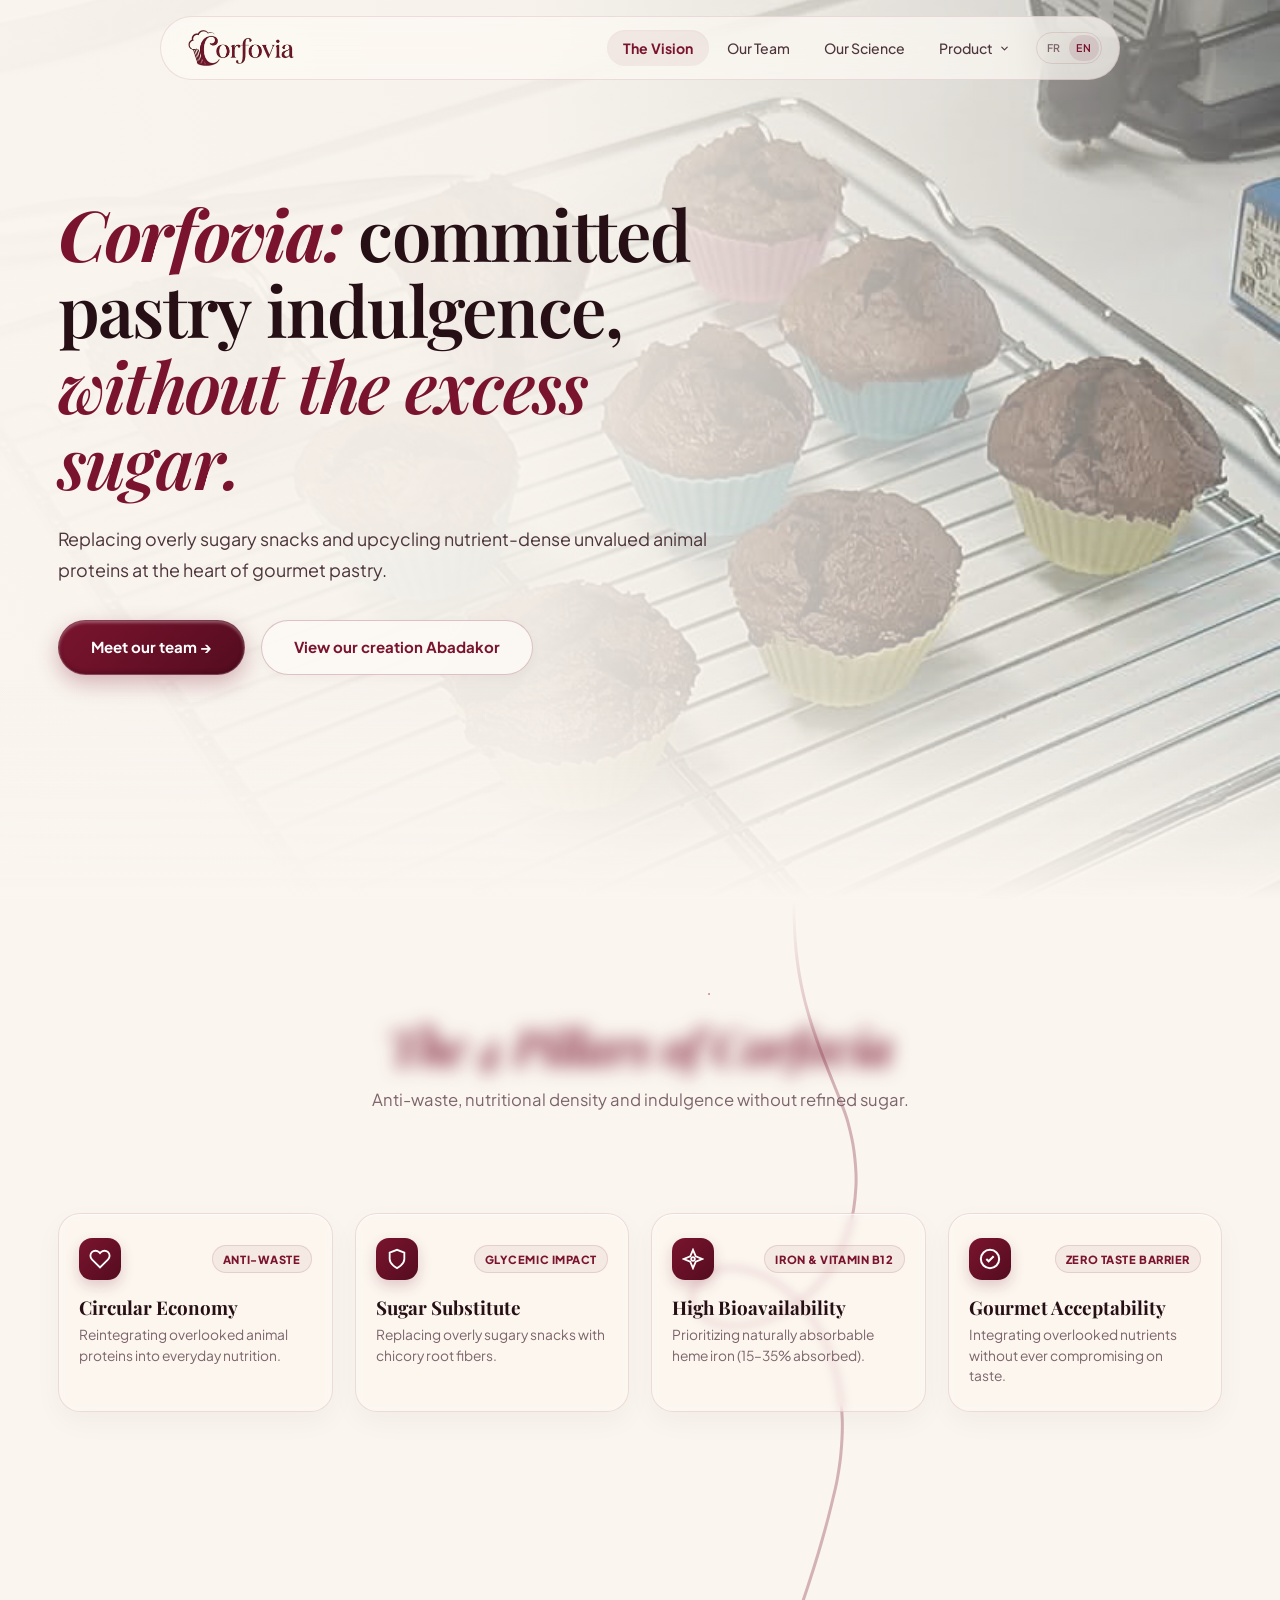
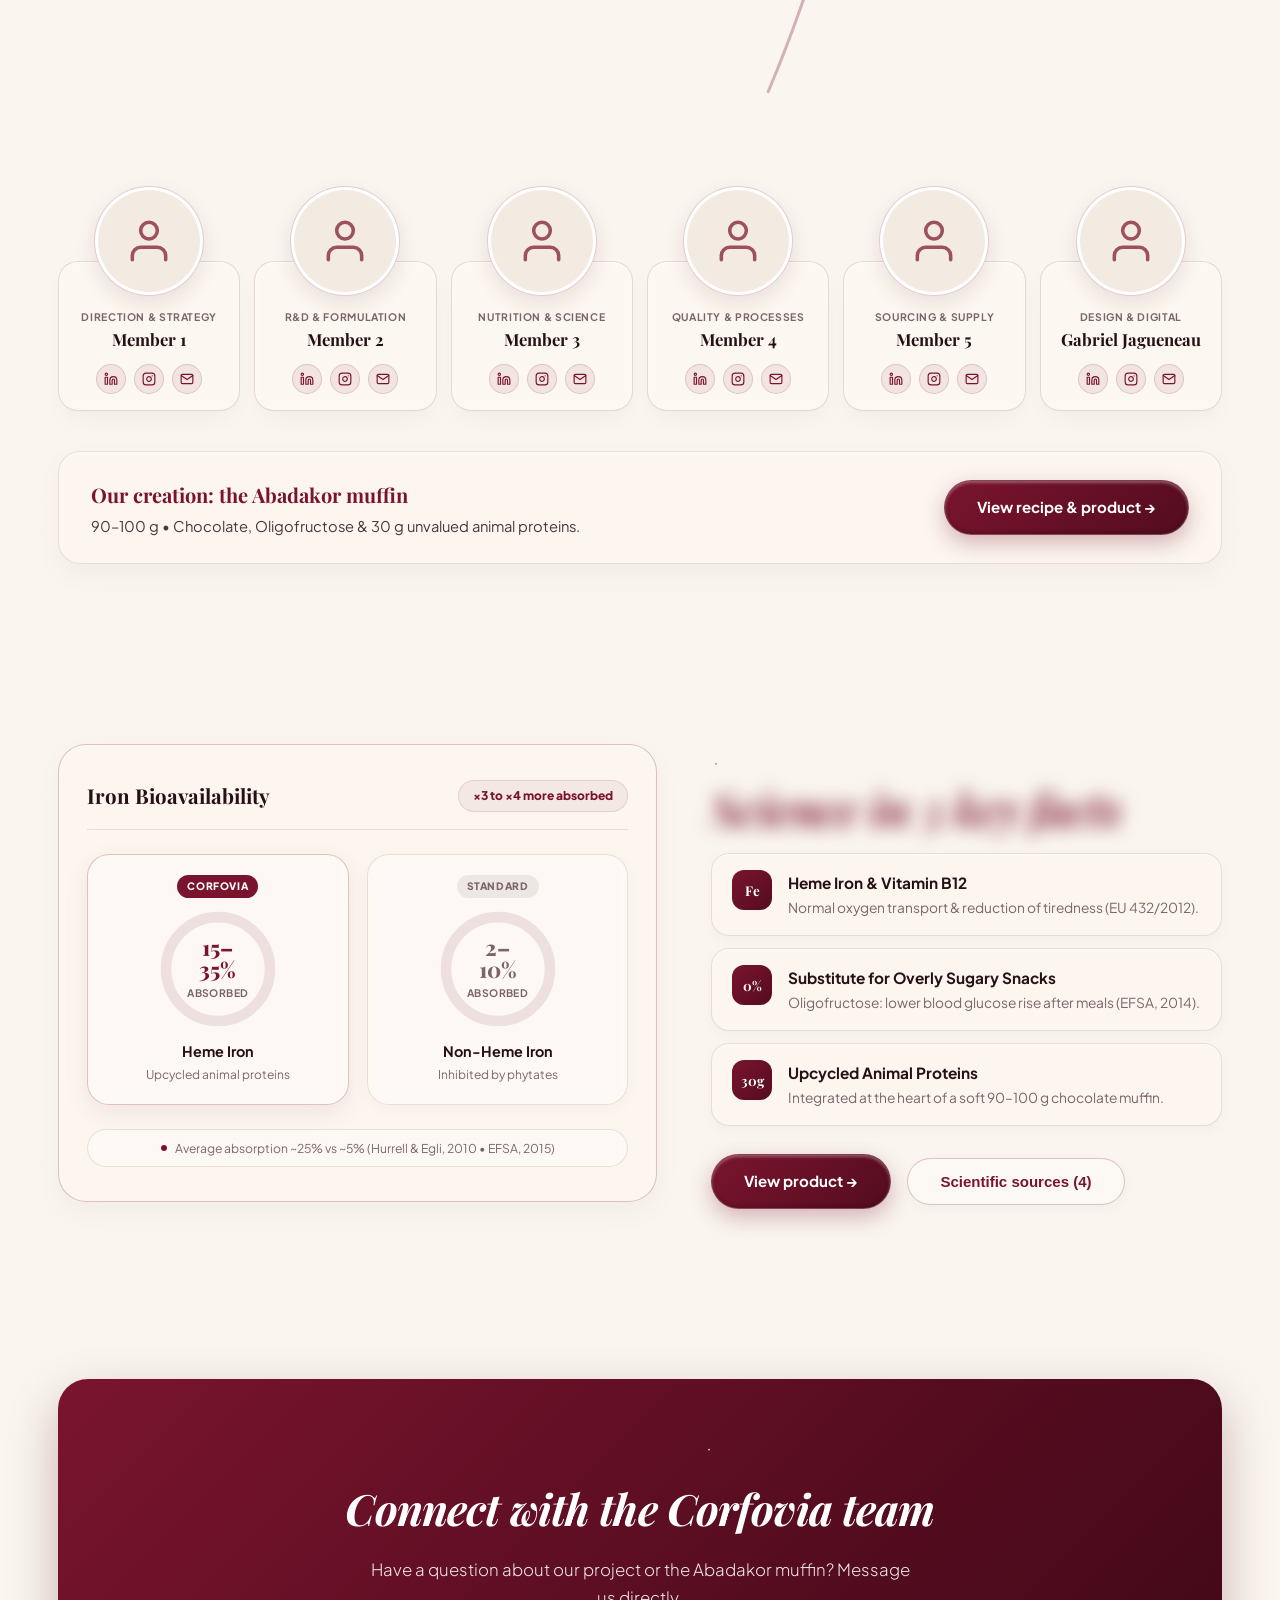
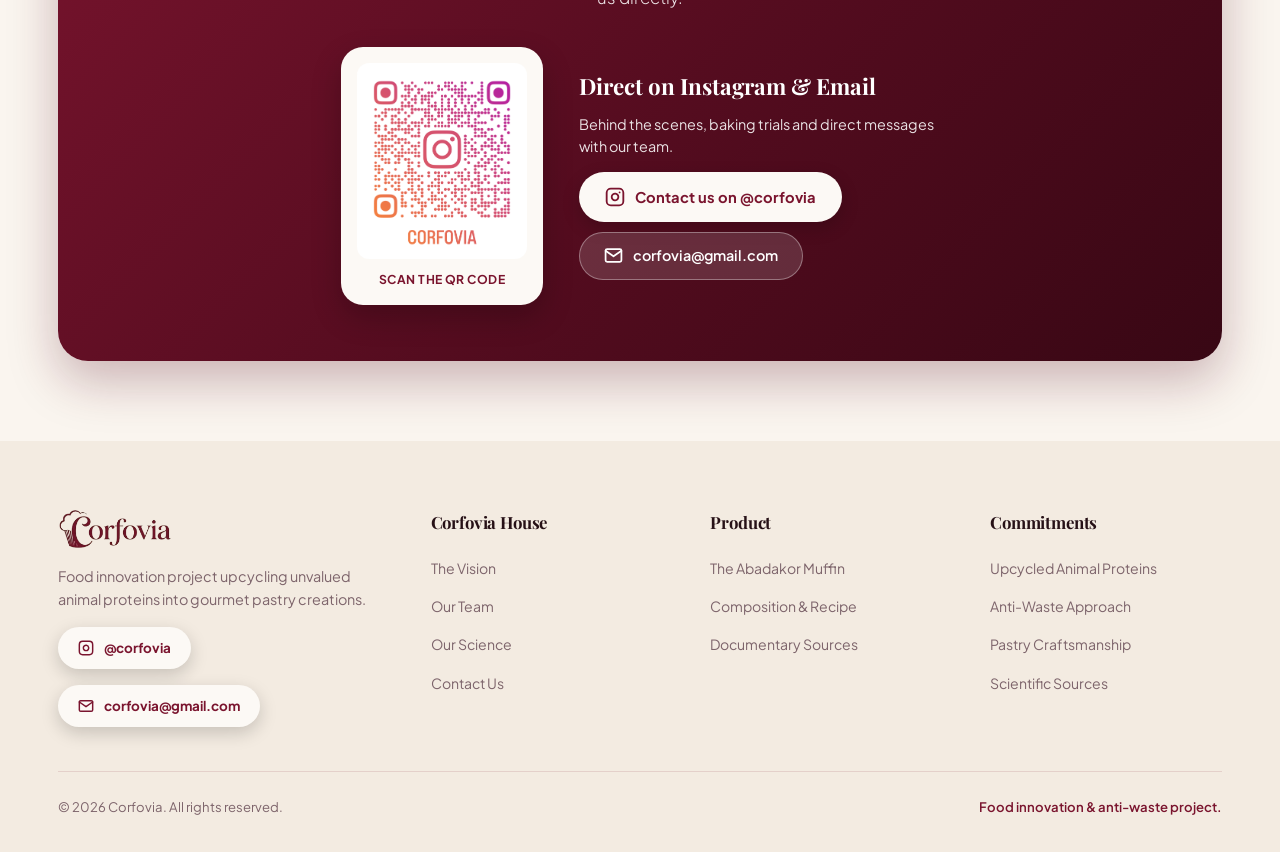
==== index.html @ 4acda54b "refactor: implement continuous scroll-driven reveal and update favicons" ====
<!DOCTYPE html>
<html lang="fr">

<head>
  <!-- Encodage & Rendu -->
  <meta charset="UTF-8">
  <meta http-equiv="X-UA-Compatible" content="IE=edge">
  <meta name="viewport" content="width=device-width, initial-scale=1.0, maximum-scale=5.0">

  <!-- Référencement Naturel & Informations Primaires -->
  <title>Corfovia</title>
  <meta name="description"
    content="Découvrez Corfovia : notre vision, notre équipe de 6 étudiants et notre démarche d'innovation alimentaire revalorisant des protéines animales non valorisées au sein de créations pâtissières gourmandes.">
  <meta name="keywords"
    content="Corfovia, Abadakor, innovation alimentaire, anti-gaspillage alimentaire, protéines animales non valorisées, fer héminique, pâtisserie engagée">
  <meta name="author" content="Corfovia">
  <meta name="robots" content="index, follow, max-image-preview:large, max-snippet:-1, max-video-preview:-1">
  <link rel="canonical" href="https://corfovia.com/">

  <!-- Thème & Intégration Navigateur / PWA -->
  <meta name="theme-color" content="#faf5ef">
  <meta name="color-scheme" content="light">
  <meta name="application-name" content="Corfovia">
  <meta name="apple-mobile-web-app-capable" content="yes">
  <meta name="apple-mobile-web-app-status-bar-style" content="default">
  <meta name="apple-mobile-web-app-title" content="Corfovia">
  <meta name="format-detection" content="telephone=no">
  <meta name="mobile-web-app-capable" content="yes">

  <!-- Open Graph (Facebook, LinkedIn, Discord, WhatsApp) -->
  <meta property="og:type" content="website">
  <meta property="og:locale" content="fr_FR">
  <meta property="og:site_name" content="Corfovia">
  <meta property="og:title" content="Corfovia — Innovation Alimentaire, Vision & Équipe">
  <meta property="og:description"
    content="Revaloriser des protéines animales non valorisées à haute densité nutritionnelle grâce au savoir-faire pâtissier.">
  <meta property="og:url" content="https://corfovia.com/">
  <meta property="og:image" content="https://corfovia.com/images/corfovia-meta.png">
  <meta property="og:image:alt" content="Corfovia — Innovation Pâtissière & Anti-Gaspillage">
  <meta property="og:image:width" content="1024">
  <meta property="og:image:type" content="image/png">
  <meta property="og:image:height" content="1024">

  <!-- Twitter Cards -->
  <meta name="twitter:card" content="summary_large_image">
  <meta name="twitter:site" content="@corfovia">
  <meta name="twitter:creator" content="@corfovia">
  <meta name="twitter:title" content="Corfovia — Notre Vision & Notre Équipe">
  <meta name="twitter:description"
    content="Découvrez le projet Corfovia : valorisation de protéines animales non valorisées et gourmandise pâtissière.">
  <meta name="twitter:image" content="https://corfovia.com/images/corfovia-meta.png">
  <meta name="twitter:image:alt" content="Corfovia">

  <!-- Préconnexions & Optimisations Réseau -->
  <link rel="preconnect" href="https://fonts.googleapis.com">
  <link rel="preconnect" href="https://fonts.gstatic.com" crossorigin>
  <link rel="dns-prefetch" href="https://fonts.googleapis.com">
  <link rel="dns-prefetch" href="https://fonts.gstatic.com">

  <!-- Favicons & Icônes Applicatives -->

  <!-- Feuilles de Style -->
  <link rel="stylesheet" href="css/style.css">
  <link rel="stylesheet" href="css/responsive.css">
  <link rel="icon" type="image/png" sizes="32x32" href="/images/favicon-32x32.png?v=2">
  <link rel="icon" type="image/png" sizes="16x16" href="/images/favicon-16x16.png?v=2">
  <link rel="icon" type="image/png" sizes="48x48" href="/images/favicon-48x48.png?v=2">
  <link rel="apple-touch-icon" sizes="180x180" href="/images/apple-touch-icon.png?v=2">
  <link rel="shortcut icon" href="/favicon.ico?v=2">
</head>

<body>

  <!-- FLOATING MORPHING HEADER (Sans barre de progression de scroll) -->
  <header class="site-nav">
    <div class="nav-inner">
      <a href="/" class="nav-brand" aria-label="Corfovia Accueil">
        <img class="nav-brand-logo" src="/images/logo-horizontal-corfovia.png" alt="Corfovia">
      </a>

      <!-- Indicateur dynamique de position sur mobile -->
      <div class="nav-current-badge">
        <span class="nav-current-dot"></span>
        <span class="nav-current-label">La Vision</span>
      </div>

      <ul class="nav-links">
        <li><a href="#vision" class="nav-link active" data-section="vision" data-i18n="nav.vision">La Vision</a></li>
        <li><a href="#creation" class="nav-link" data-section="creation" data-i18n="nav.innovation">Notre Équipe</a>
        </li>
        <li><a href="#routine" class="nav-link" data-section="routine" data-i18n="nav.science">Notre Science</a></li>

        <!-- Bouton Produits avec Dropdown Apple Custom -->
        <li class="nav-dropdown-wrapper">
          <button class="nav-link nav-dropdown-btn" id="navProductsTrigger" aria-expanded="false" aria-haspopup="true">
            <span data-i18n="nav.products">Produit</span>
            <svg class="nav-chevron-icon" width="12" height="12" viewBox="0 0 24 24" fill="none" stroke="currentColor"
              stroke-width="2.5" stroke-linecap="round" stroke-linejoin="round">
              <polyline points="6 9 12 15 18 9"></polyline>
            </svg>
          </button>

          <div class="nav-dropdown-menu" id="navProductsMenu" role="menu" aria-labelledby="navProductsTrigger">
            <div class="nav-dropdown-items">
              <a href="/products/muffin-vitalite/" class="nav-dropdown-item" role="menuitem">
                <div class="nav-dropdown-icon-wrap">
                  <img src="/images/logo-horizontal-corfovia.png" alt="Abadakor" class="nav-dropdown-item-thumb">
                </div>
                <div class="nav-dropdown-item-info">
                  <div class="nav-dropdown-item-top">
                    <span class="nav-dropdown-item-title">Abadakor</span>
                    <span class="nav-dropdown-item-badge" data-i18n="nav.badge.abadakor">90 – 100 g</span>
                  </div>
                  <p class="nav-dropdown-item-desc" data-i18n="nav.dropdown.desc">Découvrez le muffin au chocolat, sa
                    composition complète et ses différents points de vue.</p>
                </div>
                <svg class="nav-dropdown-item-arrow" width="14" height="14" viewBox="0 0 24 24" fill="none"
                  stroke="currentColor" stroke-width="2.5" stroke-linecap="round" stroke-linejoin="round">
                  <polyline points="9 18 15 12 9 6"></polyline>
                </svg>
              </a>
            </div>
          </div>
        </li>

        <!-- Sélecteur de Langue FR | EN (Style Apple Capsule) -->
        <li class="lang-switcher-wrapper">
          <div class="lang-switcher" role="group" aria-label="Choix de la langue">
            <button class="lang-switcher-btn active" data-lang="fr" aria-pressed="true">FR</button>
            <button class="lang-switcher-btn" data-lang="en" aria-pressed="false">EN</button>
          </div>
        </li>
      </ul>
    </div>
  </header>

  <div class="site-wrapper">

    <!-- FIL CONDUCTEUR SVG ANIMÉ AU SCROLL (FONDU AU DÉPART SOUS LE HERO + ÉTALEMENT SUR LE FOOTER) -->
    <div class="scroll-svg-thread-container" aria-hidden="true">
      <svg class="scroll-svg-thread" id="scrollThreadSvg" viewBox="0 0 1440 3600" preserveAspectRatio="xMidYMin slice">
        <defs>
          <!-- Petit fondu au départ (sous le Hero), opacité gérée au niveau du groupe pour zéro tache au point de contact -->
          <linearGradient id="threadGradient" gradientUnits="userSpaceOnUse" x1="0" y1="680" x2="0" y2="3200">
            <stop offset="0%" stop-color="#8e1937" stop-opacity="0" />
            <stop offset="6%" stop-color="#7a142e" stop-opacity="1" />
            <stop offset="100%" stop-color="#7a142e" stop-opacity="1" />
          </linearGradient>
          <!-- Dégradé horizontal en fondu total du centre jusqu'aux bords de l'écran -->
          <linearGradient id="spreadGradient" gradientUnits="userSpaceOnUse" x1="0" y1="0" x2="1440" y2="0">
            <stop offset="0%" stop-color="#7a142e" stop-opacity="0" />
            <stop offset="50%" stop-color="#7a142e" stop-opacity="1" />
            <stop offset="100%" stop-color="#7a142e" stop-opacity="0" />
          </linearGradient>
        </defs>

        <!-- Groupe à opacité unique (0.20) : élimine toute tache sombre ou surimpression au point de contact avec le Footer -->
        <g class="scroll-svg-group">
          <!-- Tracé principal avec petit fondu au départ -->
          <path class="scroll-svg-path" id="mainScrollPath"
            d="M 1080 680 C 1180 860, 1280 1040, 1080 1200 C 820 1420, 820 1040, 1080 1260 S 260 1660, 340 1960 C 560 2180, 560 1800, 340 2020 S 1160 2420, 1080 2720 C 820 2940, 820 2560, 1080 2780 S 420 3200, 720 3200" />

          <!-- Étalement horizontal du trait contre le Footer (s'anime uniquement après l'arrivée du tracé vertical) -->
          <path class="scroll-svg-spread" id="scrollSpreadLeft" d="M 720 3200 L 0 3200" />
          <path class="scroll-svg-spread" id="scrollSpreadRight" d="M 720 3200 L 1440 3200" />
        </g>
      </svg>
    </div>

    <main>

      <!-- ==========================================================================
           HERO SECTION — LA VISION CORFOVIA (Sans la pill du haut)
           ========================================================================== -->
      <section class="hero-glorious" id="vision">
        <div class="container">
          <div class="hero-content-left" data-scroll-parallax="-0.08">

            <h1 class="hero-glorious-title">
              <em data-i18n="hero.title.em">Corfovia :</em> <span data-i18n="hero.title.after">la gourmandise
                engagée,</span>
              <span class="hero-highlight" data-i18n="hero.title.highlight">sans l'excès de sucre.</span>
            </h1>

            <p class="hero-glorious-p">
              <span data-i18n="hero.subtitle">Substituer les collations trop sucrées et revaloriser des protéines
                animales non valorisées à haute densité nutritionnelle au sein de la pâtisserie gourmande.</span>
            </p>

            <div class="hero-cta-group">
              <a href="#creation" class="btn-clay btn-clay-primary" data-i18n="hero.cta.discover">
                Découvrir notre équipe →
              </a>
              <a href="/products/muffin-vitalite/" class="btn-clay btn-clay-secondary" data-i18n="hero.cta.science">
                Voir notre création Abadakor
              </a>
            </div>

          </div>
        </div>
      </section>

      <!-- ==========================================================================
           SECTION DES 4 PILIERS DE LA VISION CORFOVIA (ULTRA VISUEL & CONCIS)
           ========================================================================== -->
      <section class="section-pillars-deck" id="piliers">
        <div class="container">
          <div class="section-title-wrap" data-scroll-reveal>
            <!-- Vague 1 : Onde asymétrique avec petite boucle centrale -->
            <div class="section-scroll-ornament" aria-hidden="true">
              <svg viewBox="0 0 180 28">
                <path class="scroll-draw-path"
                  d="M 4 18 C 40 2, 74 2, 94 14 S 142 28, 176 8" />
              </svg>
            </div>
            <h2 class="section-serif-title"><span data-i18n="pillars.title">Les 4 Piliers</span> <span
                data-i18n="pillars.title.span">Corfovia</span></h2>
            <p class="section-serif-sub">
              <span data-i18n="pillars.subtitle">Anti-gaspillage, densité nutritionnelle et gourmandise sans sucre
                raffiné.</span>
            </p>
          </div>

          <div class="pillars-deck-grid">

            <!-- Pillar 1 -->
            <div class="pillar-deck-card" data-scroll-reveal>
              <div class="pillar-deck-top">
                <div class="pillar-deck-icon">
                  <svg width="22" height="22" viewBox="0 0 24 24" fill="none" stroke="currentColor" stroke-width="2">
                    <path
                      d="M20.84 4.61a5.5 5.5 0 0 0-7.78 0L12 5.67l-1.06-1.06a5.5 5.5 0 0 0-7.78 7.78l1.06 1.06L12 21.23l7.78-7.78 1.06-1.06a5.5 5.5 0 0 0 0-7.78z">
                    </path>
                  </svg>
                </div>
                <span class="pillar-kpi-pill" data-i18n="pillar1.kpi">Anti-Gaspi</span>
              </div>
              <h4 data-i18n="pillar1.title">Économie Circulaire</h4>
              <p data-i18n="pillar1.desc">Réintégrer dans l'alimentation des protéines animales délaissées.</p>
            </div>

            <!-- Pillar 2 -->
            <div class="pillar-deck-card" data-scroll-reveal>
              <div class="pillar-deck-top">
                <div class="pillar-deck-icon">
                  <svg width="22" height="22" viewBox="0 0 24 24" fill="none" stroke="currentColor" stroke-width="2">
                    <path d="M12 22s8-4 8-10V5l-8-3-8 3v7c0 6 8 10 8 10z"></path>
                  </svg>
                </div>
                <span class="pillar-kpi-pill" data-i18n="pillar2.kpi">Indice Glycémique</span>
              </div>
              <h4 data-i18n="pillar2.title">Substitut au Sucre</h4>
              <p data-i18n="pillar2.desc">Remplacer les collations trop sucrées par des fibres de chicorée.</p>
            </div>

            <!-- Pillar 3 -->
            <div class="pillar-deck-card" data-scroll-reveal>
              <div class="pillar-deck-top">
                <div class="pillar-deck-icon">
                  <svg width="22" height="22" viewBox="0 0 24 24" fill="none" stroke="currentColor" stroke-width="2">
                    <path d="M12 2L9 9l-7 3 7 3 3 7 3-7 7-3-7-3z"></path>
                    <circle cx="12" cy="12" r="2"></circle>
                  </svg>
                </div>
                <span class="pillar-kpi-pill" data-i18n="pillar3.kpi">Fer & Vitamine B12</span>
              </div>
              <h4 data-i18n="pillar3.title">Haute Biodisponibilité</h4>
              <p data-i18n="pillar3.desc">Privilégier le fer héminique naturellement assimilable (15–35 %).</p>
            </div>

            <!-- Pillar 4 -->
            <div class="pillar-deck-card" data-scroll-reveal>
              <div class="pillar-deck-top">
                <div class="pillar-deck-icon">
                  <svg width="22" height="22" viewBox="0 0 24 24" fill="none" stroke="currentColor" stroke-width="2.2">
                    <circle cx="12" cy="12" r="10"></circle>
                    <path d="M8 12l2.5 2.5L16 9"></path>
                  </svg>
                </div>
                <span class="pillar-kpi-pill" data-i18n="pillar4.kpi">Zéro Frein Gustatif</span>
              </div>
              <h4 data-i18n="pillar4.title">Acceptabilité Gourmande</h4>
              <p data-i18n="pillar4.desc">Intégrer des nutriments délaissés sans jamais altérer le goût.</p>
            </div>

          </div>
        </div>
      </section>

      <!-- ==========================================================================
           SECTION NOTRE ÉQUIPE : BANDEAU RÉSEAU RANDOM (IMG 1) + 6 CARTES EN CHEVAUCHEMENT (IMG 2)
           ========================================================================== -->
      <section class="section-feature-products" id="creation">
        <div class="container">

          <!-- En-tête de la section Notre Équipe -->
          <div class="section-title-wrap" data-scroll-reveal>
            <!-- Vague 2 : Double crête rythmée en M doux -->
            <div class="section-scroll-ornament" aria-hidden="true">
              <svg viewBox="0 0 180 28">
                <path class="scroll-draw-path"
                  d="M 4 22 C 20 6, 36 24, 54 14 C 74 2, 98 24, 120 12 C 142 2, 158 20, 176 6" />
              </svg>
            </div>
            <h2 class="section-serif-title"><span data-i18n="inno.title">L'Équipe</span> <span
                data-i18n="inno.title.span">Corfovia</span></h2>
            <p class="section-serif-sub">
              <span data-i18n="inno.subtitle">6 étudiants, 6 expertises complémentaires autour d'une même
                création.</span>
            </p>
          </div>

          <!-- GRILLE DES 6 MEMBRES EN CHEVAUCHEMENT DU BANDEAU (Img 2 : Tête qui chevauche, Statut, Nom, Réseaux) -->
          <div class="team-members-grid">

            <!-- Membre 01 -->
            <article class="team-member-card" data-scroll-reveal data-member-img="images/team/membre-1.jpg"
              data-member-initials="M1">
              <div class="team-member-avatar-wrap">
                <div class="team-member-avatar-inner">
                  <img class="team-member-photo" src="images/team/membre-1.jpg" alt="Membre 1 — Direction & Stratégie"
                    onerror="this.style.display='none'; this.nextElementSibling.style.display='flex';">
                  <span class="team-member-fallback" style="display:none;">
                    <svg class="team-member-placeholder-svg" viewBox="0 0 24 24" fill="none" stroke="currentColor"
                      stroke-width="1.7" stroke-linecap="round" stroke-linejoin="round">
                      <path d="M20 21v-2a4 4 0 0 0-4-4H8a4 4 0 0 0-4 4v2"></path>
                      <circle cx="12" cy="7" r="4"></circle>
                    </svg>
                  </span>
                </div>
              </div>
              <div class="team-member-body">
                <span class="team-member-role-badge" data-i18n="team.m1.role">Direction & Stratégie</span>
                <h4 class="team-member-name" data-i18n="team.m1.name">Membre 1</h4>
                <div class="team-member-socials">
                  <a href="https://www.linkedin.com" target="_blank" rel="noopener" class="team-social-btn"
                    aria-label="LinkedIn">
                    <svg viewBox="0 0 24 24" fill="none" stroke="currentColor" stroke-width="2" stroke-linecap="round"
                      stroke-linejoin="round">
                      <path d="M16 8a6 6 0 0 1 6 6v7h-4v-7a2 2 0 0 0-2-2 2 2 0 0 0-2 2v7h-4v-7a6 6 0 0 1 6-6z"></path>
                      <rect x="2" y="9" width="4" height="12"></rect>
                      <circle cx="4" cy="4" r="2"></circle>
                    </svg>
                  </a>
                  <a href="https://www.instagram.com/corfovia" target="_blank" rel="noopener" class="team-social-btn"
                    aria-label="Instagram">
                    <svg viewBox="0 0 24 24" fill="none" stroke="currentColor" stroke-width="2" stroke-linecap="round"
                      stroke-linejoin="round">
                      <rect x="2" y="2" width="20" height="20" rx="5" ry="5"></rect>
                      <path d="M16 11.37A4 4 0 1 1 12.63 8 4 4 0 0 1 16 11.37z"></path>
                      <line x1="17.5" y1="6.5" x2="17.51" y2="6.5"></line>
                    </svg>
                  </a>
                  <a href="mailto:corfovia@gmail.com" class="team-social-btn" aria-label="Email">
                    <svg viewBox="0 0 24 24" fill="none" stroke="currentColor" stroke-width="2" stroke-linecap="round"
                      stroke-linejoin="round">
                      <path d="M4 4h16c1.1 0 2 .9 2 2v12c0 1.1-.9 2-2 2H4c-1.1 0-2-.9-2-2V6c0-1.1.9-2 2-2z"></path>
                      <polyline points="22,6 12,13 2,6"></polyline>
                    </svg>
                  </a>
                </div>
              </div>
            </article>

            <!-- Membre 02 -->
            <article class="team-member-card" data-scroll-reveal data-member-img="images/team/membre-2.jpg"
              data-member-initials="M2">
              <div class="team-member-avatar-wrap">
                <div class="team-member-avatar-inner">
                  <img class="team-member-photo" src="images/team/membre-2.jpg" alt="Membre 2 — R&D & Formulation"
                    onerror="this.style.display='none'; this.nextElementSibling.style.display='flex';">
                  <span class="team-member-fallback" style="display:none;">
                    <svg class="team-member-placeholder-svg" viewBox="0 0 24 24" fill="none" stroke="currentColor"
                      stroke-width="1.7" stroke-linecap="round" stroke-linejoin="round">
                      <path d="M20 21v-2a4 4 0 0 0-4-4H8a4 4 0 0 0-4 4v2"></path>
                      <circle cx="12" cy="7" r="4"></circle>
                    </svg>
                  </span>
                </div>
              </div>
              <div class="team-member-body">
                <span class="team-member-role-badge" data-i18n="team.m2.role">R&D & Formulation</span>
                <h4 class="team-member-name" data-i18n="team.m2.name">Membre 2</h4>
                <div class="team-member-socials">
                  <a href="https://www.linkedin.com" target="_blank" rel="noopener" class="team-social-btn"
                    aria-label="LinkedIn">
                    <svg viewBox="0 0 24 24" fill="none" stroke="currentColor" stroke-width="2" stroke-linecap="round"
                      stroke-linejoin="round">
                      <path d="M16 8a6 6 0 0 1 6 6v7h-4v-7a2 2 0 0 0-2-2 2 2 0 0 0-2 2v7h-4v-7a6 6 0 0 1 6-6z"></path>
                      <rect x="2" y="9" width="4" height="12"></rect>
                      <circle cx="4" cy="4" r="2"></circle>
                    </svg>
                  </a>
                  <a href="https://www.instagram.com/corfovia" target="_blank" rel="noopener" class="team-social-btn"
                    aria-label="Instagram">
                    <svg viewBox="0 0 24 24" fill="none" stroke="currentColor" stroke-width="2" stroke-linecap="round"
                      stroke-linejoin="round">
                      <rect x="2" y="2" width="20" height="20" rx="5" ry="5"></rect>
                      <path d="M16 11.37A4 4 0 1 1 12.63 8 4 4 0 0 1 16 11.37z"></path>
                      <line x1="17.5" y1="6.5" x2="17.51" y2="6.5"></line>
                    </svg>
                  </a>
                  <a href="mailto:corfovia@gmail.com" class="team-social-btn" aria-label="Email">
                    <svg viewBox="0 0 24 24" fill="none" stroke="currentColor" stroke-width="2" stroke-linecap="round"
                      stroke-linejoin="round">
                      <path d="M4 4h16c1.1 0 2 .9 2 2v12c0 1.1-.9 2-2 2H4c-1.1 0-2-.9-2-2V6c0-1.1.9-2 2-2z"></path>
                      <polyline points="22,6 12,13 2,6"></polyline>
                    </svg>
                  </a>
                </div>
              </div>
            </article>

            <!-- Membre 03 -->
            <article class="team-member-card" data-scroll-reveal data-member-img="images/team/membre-3.jpg"
              data-member-initials="M3">
              <div class="team-member-avatar-wrap">
                <div class="team-member-avatar-inner">
                  <img class="team-member-photo" src="images/team/membre-3.jpg" alt="Membre 3 — Nutrition & Sciences"
                    onerror="this.style.display='none'; this.nextElementSibling.style.display='flex';">
                  <span class="team-member-fallback" style="display:none;">
                    <svg class="team-member-placeholder-svg" viewBox="0 0 24 24" fill="none" stroke="currentColor"
                      stroke-width="1.7" stroke-linecap="round" stroke-linejoin="round">
                      <path d="M20 21v-2a4 4 0 0 0-4-4H8a4 4 0 0 0-4 4v2"></path>
                      <circle cx="12" cy="7" r="4"></circle>
                    </svg>
                  </span>
                </div>
              </div>
              <div class="team-member-body">
                <span class="team-member-role-badge" data-i18n="team.m3.role">Nutrition & Sciences</span>
                <h4 class="team-member-name" data-i18n="team.m3.name">Membre 3</h4>
                <div class="team-member-socials">
                  <a href="https://www.linkedin.com" target="_blank" rel="noopener" class="team-social-btn"
                    aria-label="LinkedIn">
                    <svg viewBox="0 0 24 24" fill="none" stroke="currentColor" stroke-width="2" stroke-linecap="round"
                      stroke-linejoin="round">
                      <path d="M16 8a6 6 0 0 1 6 6v7h-4v-7a2 2 0 0 0-2-2 2 2 0 0 0-2 2v7h-4v-7a6 6 0 0 1 6-6z"></path>
                      <rect x="2" y="9" width="4" height="12"></rect>
                      <circle cx="4" cy="4" r="2"></circle>
                    </svg>
                  </a>
                  <a href="https://www.instagram.com/corfovia" target="_blank" rel="noopener" class="team-social-btn"
                    aria-label="Instagram">
                    <svg viewBox="0 0 24 24" fill="none" stroke="currentColor" stroke-width="2" stroke-linecap="round"
                      stroke-linejoin="round">
                      <rect x="2" y="2" width="20" height="20" rx="5" ry="5"></rect>
                      <path d="M16 11.37A4 4 0 1 1 12.63 8 4 4 0 0 1 16 11.37z"></path>
                      <line x1="17.5" y1="6.5" x2="17.51" y2="6.5"></line>
                    </svg>
                  </a>
                  <a href="mailto:corfovia@gmail.com" class="team-social-btn" aria-label="Email">
                    <svg viewBox="0 0 24 24" fill="none" stroke="currentColor" stroke-width="2" stroke-linecap="round"
                      stroke-linejoin="round">
                      <path d="M4 4h16c1.1 0 2 .9 2 2v12c0 1.1-.9 2-2 2H4c-1.1 0-2-.9-2-2V6c0-1.1.9-2 2-2z"></path>
                      <polyline points="22,6 12,13 2,6"></polyline>
                    </svg>
                  </a>
                </div>
              </div>
            </article>

            <!-- Membre 04 -->
            <article class="team-member-card" data-scroll-reveal data-member-img="images/team/membre-4.jpg"
              data-member-initials="M4">
              <div class="team-member-avatar-wrap">
                <div class="team-member-avatar-inner">
                  <img class="team-member-photo" src="images/team/membre-4.jpg" alt="Membre 4 — Qualité & Procédés"
                    onerror="this.style.display='none'; this.nextElementSibling.style.display='flex';">
                  <span class="team-member-fallback" style="display:none;">
                    <svg class="team-member-placeholder-svg" viewBox="0 0 24 24" fill="none" stroke="currentColor"
                      stroke-width="1.7" stroke-linecap="round" stroke-linejoin="round">
                      <path d="M20 21v-2a4 4 0 0 0-4-4H8a4 4 0 0 0-4 4v2"></path>
                      <circle cx="12" cy="7" r="4"></circle>
                    </svg>
                  </span>
                </div>
              </div>
              <div class="team-member-body">
                <span class="team-member-role-badge" data-i18n="team.m4.role">Qualité & Procédés</span>
                <h4 class="team-member-name" data-i18n="team.m4.name">Membre 4</h4>
                <div class="team-member-socials">
                  <a href="https://www.linkedin.com" target="_blank" rel="noopener" class="team-social-btn"
                    aria-label="LinkedIn">
                    <svg viewBox="0 0 24 24" fill="none" stroke="currentColor" stroke-width="2" stroke-linecap="round"
                      stroke-linejoin="round">
                      <path d="M16 8a6 6 0 0 1 6 6v7h-4v-7a2 2 0 0 0-2-2 2 2 0 0 0-2 2v7h-4v-7a6 6 0 0 1 6-6z"></path>
                      <rect x="2" y="9" width="4" height="12"></rect>
                      <circle cx="4" cy="4" r="2"></circle>
                    </svg>
                  </a>
                  <a href="https://www.instagram.com/corfovia" target="_blank" rel="noopener" class="team-social-btn"
                    aria-label="Instagram">
                    <svg viewBox="0 0 24 24" fill="none" stroke="currentColor" stroke-width="2" stroke-linecap="round"
                      stroke-linejoin="round">
                      <rect x="2" y="2" width="20" height="20" rx="5" ry="5"></rect>
                      <path d="M16 11.37A4 4 0 1 1 12.63 8 4 4 0 0 1 16 11.37z"></path>
                      <line x1="17.5" y1="6.5" x2="17.51" y2="6.5"></line>
                    </svg>
                  </a>
                  <a href="mailto:corfovia@gmail.com" class="team-social-btn" aria-label="Email">
                    <svg viewBox="0 0 24 24" fill="none" stroke="currentColor" stroke-width="2" stroke-linecap="round"
                      stroke-linejoin="round">
                      <path d="M4 4h16c1.1 0 2 .9 2 2v12c0 1.1-.9 2-2 2H4c-1.1 0-2-.9-2-2V6c0-1.1.9-2 2-2z"></path>
                      <polyline points="22,6 12,13 2,6"></polyline>
                    </svg>
                  </a>
                </div>
              </div>
            </article>

            <!-- Membre 05 -->
            <article class="team-member-card" data-scroll-reveal data-member-img="images/team/membre-5.jpg"
              data-member-initials="M5">
              <div class="team-member-avatar-wrap">
                <div class="team-member-avatar-inner">
                  <img class="team-member-photo" src="images/team/membre-5.jpg" alt="Membre 5 — Sourcing & Filières"
                    onerror="this.style.display='none'; this.nextElementSibling.style.display='flex';">
                  <span class="team-member-fallback" style="display:none;">
                    <svg class="team-member-placeholder-svg" viewBox="0 0 24 24" fill="none" stroke="currentColor"
                      stroke-width="1.7" stroke-linecap="round" stroke-linejoin="round">
                      <path d="M20 21v-2a4 4 0 0 0-4-4H8a4 4 0 0 0-4 4v2"></path>
                      <circle cx="12" cy="7" r="4"></circle>
                    </svg>
                  </span>
                </div>
              </div>
              <div class="team-member-body">
                <span class="team-member-role-badge" data-i18n="team.m5.role">Sourcing & Filières</span>
                <h4 class="team-member-name" data-i18n="team.m5.name">Membre 5</h4>
                <div class="team-member-socials">
                  <a href="https://www.linkedin.com" target="_blank" rel="noopener" class="team-social-btn"
                    aria-label="LinkedIn">
                    <svg viewBox="0 0 24 24" fill="none" stroke="currentColor" stroke-width="2" stroke-linecap="round"
                      stroke-linejoin="round">
                      <path d="M16 8a6 6 0 0 1 6 6v7h-4v-7a2 2 0 0 0-2-2 2 2 0 0 0-2 2v7h-4v-7a6 6 0 0 1 6-6z"></path>
                      <rect x="2" y="9" width="4" height="12"></rect>
                      <circle cx="4" cy="4" r="2"></circle>
                    </svg>
                  </a>
                  <a href="https://www.instagram.com/corfovia" target="_blank" rel="noopener" class="team-social-btn"
                    aria-label="Instagram">
                    <svg viewBox="0 0 24 24" fill="none" stroke="currentColor" stroke-width="2" stroke-linecap="round"
                      stroke-linejoin="round">
                      <rect x="2" y="2" width="20" height="20" rx="5" ry="5"></rect>
                      <path d="M16 11.37A4 4 0 1 1 12.63 8 4 4 0 0 1 16 11.37z"></path>
                      <line x1="17.5" y1="6.5" x2="17.51" y2="6.5"></line>
                    </svg>
                  </a>
                  <a href="mailto:corfovia@gmail.com" class="team-social-btn" aria-label="Email">
                    <svg viewBox="0 0 24 24" fill="none" stroke="currentColor" stroke-width="2" stroke-linecap="round"
                      stroke-linejoin="round">
                      <path d="M4 4h16c1.1 0 2 .9 2 2v12c0 1.1-.9 2-2 2H4c-1.1 0-2-.9-2-2V6c0-1.1.9-2 2-2z"></path>
                      <polyline points="22,6 12,13 2,6"></polyline>
                    </svg>
                  </a>
                </div>
              </div>
            </article>

            <!-- Membre 06 -->
            <article class="team-member-card" data-scroll-reveal data-member-img="images/team/membre-6.jpg"
              data-member-initials="GJ">
              <div class="team-member-avatar-wrap">
                <div class="team-member-avatar-inner">
                  <img class="team-member-photo" src="images/team/membre-6.jpg"
                    alt="Gabriel Jagueneau — Design & Digital"
                    onerror="this.style.display='none'; this.nextElementSibling.style.display='flex';">
                  <span class="team-member-fallback" style="display:none;">
                    <svg class="team-member-placeholder-svg" viewBox="0 0 24 24" fill="none" stroke="currentColor"
                      stroke-width="1.7" stroke-linecap="round" stroke-linejoin="round">
                      <path d="M20 21v-2a4 4 0 0 0-4-4H8a4 4 0 0 0-4 4v2"></path>
                      <circle cx="12" cy="7" r="4"></circle>
                    </svg>
                  </span>
                </div>
              </div>
              <div class="team-member-body">
                <span class="team-member-role-badge" data-i18n="team.m6.role">Design & Digital</span>
                <h4 class="team-member-name" data-i18n="team.m6.name">Gabriel Jagueneau</h4>
                <div class="team-member-socials">
                  <a href="https://www.linkedin.com" target="_blank" rel="noopener" class="team-social-btn"
                    aria-label="LinkedIn">
                    <svg viewBox="0 0 24 24" fill="none" stroke="currentColor" stroke-width="2" stroke-linecap="round"
                      stroke-linejoin="round">
                      <path d="M16 8a6 6 0 0 1 6 6v7h-4v-7a2 2 0 0 0-2-2 2 2 0 0 0-2 2v7h-4v-7a6 6 0 0 1 6-6z"></path>
                      <rect x="2" y="9" width="4" height="12"></rect>
                      <circle cx="4" cy="4" r="2"></circle>
                    </svg>
                  </a>
                  <a href="https://www.instagram.com/corfovia" target="_blank" rel="noopener" class="team-social-btn"
                    aria-label="Instagram">
                    <svg viewBox="0 0 24 24" fill="none" stroke="currentColor" stroke-width="2" stroke-linecap="round"
                      stroke-linejoin="round">
                      <rect x="2" y="2" width="20" height="20" rx="5" ry="5"></rect>
                      <path d="M16 11.37A4 4 0 1 1 12.63 8 4 4 0 0 1 16 11.37z"></path>
                      <line x1="17.5" y1="6.5" x2="17.51" y2="6.5"></line>
                    </svg>
                  </a>
                  <a href="mailto:corfovia@gmail.com" class="team-social-btn" aria-label="Email">
                    <svg viewBox="0 0 24 24" fill="none" stroke="currentColor" stroke-width="2" stroke-linecap="round"
                      stroke-linejoin="round">
                      <path d="M4 4h16c1.1 0 2 .9 2 2v12c0 1.1-.9 2-2 2H4c-1.1 0-2-.9-2-2V6c0-1.1.9-2 2-2z"></path>
                      <polyline points="22,6 12,13 2,6"></polyline>
                    </svg>
                  </a>
                </div>
              </div>
            </article>

          </div>

          <!-- Invitation Callout Box vers la Page Produit -->
          <div class="collection-invite-box" data-scroll-reveal>
            <div class="collection-invite-text">
              <h4 data-i18n="inno.invite.title">Notre création : le muffin Abadakor</h4>
              <p data-i18n="inno.invite.desc">90–100 g • Chocolat, Oligofructose & 30 g de protéines animales non
                valorisées.</p>
            </div>
            <a href="/products/muffin-vitalite/" class="btn-clay btn-clay-primary">
              <span data-i18n="inno.invite.btn">Voir la recette & le produit →</span>
            </a>
          </div>

        </div>
      </section>

      <!-- ==========================================================================
           SCIENCE SECTION (UI RÉDUITE, CONCISE & VISUELLE + 1 SEUL BOUTON SOURCES)
           ========================================================================== -->
      <section class="section-routine" id="routine">
        <div class="container">
          <div class="routine-grid">

            <!-- Left : Visual Circular Radial Gauges (Épuré & Visuel) -->
            <div class="vitality-gauges-showcase" data-scroll-reveal>
              <div class="gauges-showcase-header">
                <h3 data-i18n="science.header.title">Biodisponibilité du Fer</h3>
                <span class="gauges-showcase-pill" data-i18n="science.header.badge">×3 à ×4 plus assimilé</span>
              </div>

              <!-- Dual Radial Dials Grid -->
              <div class="radial-dials-grid">

                <!-- Dial Heme Iron (15-35%) -->
                <div class="dial-card dial-card-corfovia">
                  <span class="dial-tag dial-tag-accent" data-i18n="comp.natural.badge">Corfovia</span>
                  <div class="dial-svg-wrap">
                    <svg class="dial-svg" viewBox="0 0 100 100">
                      <defs>
                        <linearGradient id="corfoviaGrad" x1="0%" y1="0%" x2="100%" y2="100%">
                          <stop offset="0%" stop-color="#8e1937" />
                          <stop offset="100%" stop-color="#540c1f" />
                        </linearGradient>
                      </defs>
                      <circle class="dial-circle-bg" cx="50" cy="50" r="44"></circle>
                      <circle class="dial-circle-fill-corfovia" id="dialHemeCircle" cx="50" cy="50" r="44"
                        data-target-offset="185"></circle>
                    </svg>
                    <div class="dial-inner-text">
                      <span class="dial-percent">15–35%</span>
                      <span class="dial-percent-sub" data-i18n="science.dial.absorbed">Absorbé</span>
                    </div>
                  </div>
                  <div class="dial-title" data-i18n="science.dial.corfovia.title">Fer Héminique</div>
                  <div class="dial-desc" data-i18n="science.dial.corfovia.desc">Protéines animales valorisées</div>
                </div>

                <!-- Dial Non-Heme Iron (2-10%) -->
                <div class="dial-card">
                  <span class="dial-tag" data-i18n="comp.synthetic.badge">Classique</span>
                  <div class="dial-svg-wrap">
                    <svg class="dial-svg" viewBox="0 0 100 100">
                      <circle class="dial-circle-bg" cx="50" cy="50" r="44"></circle>
                      <circle class="dial-circle-fill-synthetic" id="dialNonHemeCircle" cx="50" cy="50" r="44"
                        data-target-offset="254"></circle>
                    </svg>
                    <div class="dial-inner-text">
                      <span class="dial-percent dial-percent-muted">2–10%</span>
                      <span class="dial-percent-sub" data-i18n="science.dial.absorbed">Absorbé</span>
                    </div>
                  </div>
                  <div class="dial-title" data-i18n="science.dial.synthetic.title">Fer Non-Héminique</div>
                  <div class="dial-desc" data-i18n="science.dial.synthetic.desc">Freiné par les phytates</div>
                </div>

              </div>

              <div class="gauges-visual-footnote">
                <span class="gauges-footnote-dot"></span>
                <span data-i18n="science.footnote">Absorption moyenne ~25 % vs ~5 % (Hurrell & Egli, 2010 • EFSA,
                  2015)</span>
              </div>
            </div>

            <!-- Right Editorial Content (3 repères visuels concis + 1 seul bouton Sources) -->
            <div class="routine-content" data-scroll-reveal>
              <!-- Vague 3 : Impulsion organique asymétrique -->
              <div class="section-scroll-ornament section-scroll-ornament-left" aria-hidden="true">
                <svg viewBox="0 0 180 28">
                  <path class="scroll-draw-path"
                    d="M 4 14 C 14 3, 24 3, 34 14 S 54 25, 64 14 S 84 3, 94 14 S 114 25, 124 14 S 144 3, 154 14 S 170 22, 176 12" />
                </svg>
              </div>
              <h2><span data-i18n="routine.title">La science</span> <span data-i18n="routine.title.span">en 3
                  repères</span></h2>

              <div class="routine-pillars">

                <div class="pillar-item">
                  <div class="pillar-icon">Fe</div>
                  <div class="pillar-text">
                    <h4 data-i18n="routine.p1.title">Fer Héminique & Vitamine B12</h4>
                    <p data-i18n="routine.p1.desc">Transport de l'oxygène & réduction de la fatigue (UE 432/2012).</p>
                  </div>
                </div>

                <div class="pillar-item">
                  <div class="pillar-icon">0%</div>
                  <div class="pillar-text">
                    <h4 data-i18n="routine.p2.title">Substitut aux Collations Trop Sucrées</h4>
                    <p data-i18n="routine.p2.desc">Oligofructose : pic glycémique réduit après le repas (EFSA, 2014).
                    </p>
                  </div>
                </div>

                <div class="pillar-item">
                  <div class="pillar-icon">30g</div>
                  <div class="pillar-text">
                    <h4 data-i18n="routine.p3.title">Protéines Animales Valorisées</h4>
                    <p data-i18n="routine.p3.desc">Intégrées au cœur d'un muffin au chocolat moelleux de 90–100 g.</p>
                  </div>
                </div>

              </div>

              <div class="hero-cta-group">
                <a href="/products/muffin-vitalite/" class="btn-clay btn-clay-primary">
                  <span data-i18n="routine.btn">Voir le produit →</span>
                </a>
                <button type="button" class="btn-clay btn-clay-secondary" data-open-sources-modal>
                  <span data-i18n="routine.btn.sources">Sources scientifiques (4)</span>
                </button>
              </div>
            </div>

          </div>
        </div>
      </section>

      <!-- ==========================================================================
           DERNIÈRE PANCARTE : INSTAGRAM & NOUS CONTACTER
           ========================================================================== -->
      <section class="section-subscribe-banner" id="communaute">
        <div class="container">
          <div class="subscribe-card-glorious" data-scroll-reveal>
            <!-- Vague 4 : Ruban en S inversé ample -->
            <div class="section-scroll-ornament" aria-hidden="true">
              <svg viewBox="0 0 180 28">
                <path class="scroll-draw-path" d="M 6 22 C 40 22, 60 4, 90 4 C 118 4, 120 24, 100 24 C 82 24, 92 6, 124 8 C 148 10, 164 18, 176 12" />
              </svg>
            </div>
            <h3><span data-i18n="comm.title">Échanger avec</span> <span data-i18n="comm.title.span">l'équipe
                Corfovia</span></h3>
            <p class="social-sub-desc" data-i18n="comm.subtitle">
              Une question sur notre projet ou le muffin Abadakor ? Écrivez-nous directement.
            </p>

            <div class="social-join-grid">

              <!-- QR Code Card -->
              <div class="instagram-qr-card">
                <img class="instagram-qr-img" src="images/instagram-qr-corfovia.png" alt="QR Code Instagram @corfovia">
                <span class="instagram-qr-hint" data-i18n="comm.qr">Scannez le QR Code</span>
              </div>

              <!-- Direct Follow & Contact Box -->
              <div class="social-cta-box">
                <h4 data-i18n="comm.cta.title">Direct sur Instagram & Email</h4>
                <p><span data-i18n="comm.desc">Coulisses du projet, essais pâtissiers et échanges directs avec
                    l'équipe.</span></p>

                <div class="social-cta-buttons">
                  <a href="https://www.instagram.com/corfovia" target="_blank" rel="noopener"
                    class="btn-clay-instagram">
                    <svg width="20" height="20" viewBox="0 0 24 24" fill="none" stroke="currentColor" stroke-width="2.2"
                      stroke-linecap="round" stroke-linejoin="round">
                      <rect x="2" y="2" width="20" height="20" rx="5" ry="5"></rect>
                      <path d="M16 11.37A4 4 0 1 1 12.63 8 4 4 0 0 1 16 11.37z"></path>
                      <line x1="17.5" y1="6.5" x2="17.51" y2="6.5"></line>
                    </svg>
                    <span data-i18n="comm.btn">Nous contacter sur @corfovia</span>
                  </a>

                  <a href="mailto:corfovia@gmail.com" class="btn-clay-email">
                    <svg width="19" height="19" viewBox="0 0 24 24" fill="none" stroke="currentColor" stroke-width="2.2"
                      stroke-linecap="round" stroke-linejoin="round">
                      <path d="M4 4h16c1.1 0 2 .9 2 2v12c0 1.1-.9 2-2 2H4c-1.1 0-2-.9-2-2V6c0-1.1.9-2 2-2z"></path>
                      <polyline points="22,6 12,13 2,6"></polyline>
                    </svg>
                    <span>corfovia@gmail.com</span>
                  </a>
                </div>
              </div>

            </div>

          </div>
        </div>
      </section>

    </main>

    <!-- FOOTER RAFFINÉ -->
    <footer class="footer-glorious">
      <div class="container">

        <div class="footer-glorious-grid">

          <!-- Brand Info -->
          <div class="footer-brand-col">
            <a href="/" class="nav-brand" aria-label="Corfovia Accueil">
              <img class="nav-brand-logo" src="/images/logo-horizontal-corfovia.png" alt="Corfovia"
                style="height: 40px;">
            </a>
            <p class="footer-brand-baseline">
              <span data-i18n="footer.baseline">Projet d'innovation alimentaire revalorisant des protéines animales non
                valorisées au sein de créations pâtissières gourmandes.</span>
            </p>
            <a href="https://www.instagram.com/corfovia" target="_blank" rel="noopener" class="btn-clay-instagram"
              style="padding: 10px 20px; font-size: 0.84rem;">
              <svg width="16" height="16" viewBox="0 0 24 24" fill="none" stroke="currentColor" stroke-width="2.2">
                <rect x="2" y="2" width="20" height="20" rx="5" ry="5"></rect>
                <path d="M16 11.37A4 4 0 1 1 12.63 8 4 4 0 0 1 16 11.37z"></path>
                <line x1="17.5" y1="6.5" x2="17.51" y2="6.5"></line>
              </svg>
              <span>@corfovia</span>
            </a>
            <a href="mailto:corfovia@gmail.com" target="_blank" rel="noopener" class="btn-clay-instagram"
              style="padding: 10px 20px; font-size: 0.84rem;">
              <svg width="16" height="16" viewBox="0 0 24 24" fill="none" stroke="currentColor" stroke-width="2.2"
                stroke-linecap="round" stroke-linejoin="round">
                <path d="M4 4h16c1.1 0 2 .9 2 2v12c0 1.1-.9 2-2 2H4c-1.1 0-2-.9-2-2V6c0-1.1.9-2 2-2z"></path>
                <polyline points="22,6 12,13 2,6"></polyline>
              </svg>
              <span>corfovia@gmail.com</span>
            </a>
          </div>

          <!-- Col 1 : Projet -->
          <div class="footer-col">
            <h5 data-i18n="footer.col1.title">Maison Corfovia</h5>
            <ul>
              <li><a href="#vision" data-i18n="nav.vision">La Vision</a></li>
              <li><a href="#creation" data-i18n="nav.innovation">Notre Équipe</a></li>
              <li><a href="#routine" data-i18n="nav.science">Notre Science</a></li>
              <li><a href="#communaute" data-i18n="footer.link.contact">Nous Contacter</a></li>
            </ul>
          </div>

          <!-- Col 2 : Produit -->
          <div class="footer-col">
            <h5 data-i18n="footer.col2.title">Produit</h5>
            <ul>
              <li><a href="/products/muffin-vitalite/" data-i18n="footer.link.abadakor">Le Muffin Abadakor</a></li>
              <li><a href="/products/muffin-vitalite/#recette-details" data-i18n="footer.link.recipe">Composition &
                  Recette</a></li>
              <li><a href="#routine" data-open-sources-modal data-i18n="footer.link.sources">Sources Documentaires</a>
              </li>
            </ul>
          </div>

          <!-- Col 3 : Engagements -->
          <div class="footer-col">
            <h5 data-i18n="footer.col3.title">Engagements</h5>
            <ul>
              <li><span data-i18n="footer.exigence1">Protéines Animales Valorisées</span></li>
              <li><span data-i18n="footer.exigence2">Démarche Anti-Gaspillage</span></li>
              <li><span data-i18n="footer.exigence3">Savoir-Faire Pâtissier</span></li>
              <li><span data-i18n="footer.exigence4">Sources Scientifiques</span></li>
            </ul>
          </div>

        </div>

        <div class="footer-bottom-bar">
          <div class="footer-bottom-copy" data-i18n="footer.copy">
            © 2026 Corfovia. Tous droits réservés. Projet d'innovation alimentaire & anti-gaspillage.
          </div>
          <div class="footer-bottom-mention" data-i18n="footer.mention">
            Démarche transparente & sources scientifiques documentées.
          </div>
        </div>

      </div>
    </footer>

  </div>

  <!-- ==========================================================================
       MODAL SOURCES DOCUMENTAIRES & SCIENTIFIQUES
       ========================================================================== -->
  <div class="modal-backdrop-glorious" id="sourcesModal" role="dialog" aria-modal="true"
    aria-labelledby="sourcesModalTitle" aria-hidden="true">
    <div class="modal-card-glorious">
      <div class="modal-header-glorious">
        <div>
          <h3 id="sourcesModalTitle" data-i18n="science.sources.title">Sources Scientifiques & Réglementaires</h3>
          <p data-i18n="science.sources.modal.sub">Références officielles appuyant notre démarche nutritionnelle et
            fonctionnelle.</p>
        </div>
        <button type="button" class="modal-close-btn" data-close-sources-modal aria-label="Fermer">✕</button>
      </div>

      <div class="modal-sources-grid">
        <div class="modal-source-item">
          <div class="modal-source-top">
            <span class="modal-source-author">EFSA NDA Panel (2015)</span>
            <span class="modal-source-tag">Biodisponibilité du Fer</span>
          </div>
          <p class="modal-source-desc" data-i18n="science.source1.text">
            Scientific Opinion on Dietary Reference Values for iron. EFSA Journal 2015;13(10):4254. Documente les
            différences d'absorption entre le fer héminique d'origine animale et le fer non-héminique.
          </p>
          <a href="https://doi.org/10.2903/j.efsa.2015.4254" target="_blank" rel="noopener" class="modal-source-link">
            Consulter la publication (DOI: 10.2903/j.efsa.2015.4254) →
          </a>
        </div>

        <div class="modal-source-item">
          <div class="modal-source-top">
            <span class="modal-source-author">Hurrell R. & Egli I. (2010)</span>
            <span class="modal-source-tag">American Journal of Clinical Nutrition</span>
          </div>
          <p class="modal-source-desc" data-i18n="science.source2.text">
            Iron bioavailability and dietary reference values. Am J Clin Nutr, 91(5), 1461S–1467S. Établit un taux
            d'absorption de 15 % à 35 % pour le fer héminique contre 2 % à 10 % pour le fer non-héminique.
          </p>
          <a href="https://pubmed.ncbi.nlm.nih.gov/20200263/" target="_blank" rel="noopener" class="modal-source-link">
            Consulter sur PubMed (PMID: 20200263) →
          </a>
        </div>

        <div class="modal-source-item">
          <div class="modal-source-top">
            <span class="modal-source-author">EFSA NDA Panel (2014)</span>
            <span class="modal-source-tag">Oligofructose & Glycémie</span>
          </div>
          <p class="modal-source-desc" data-i18n="science.source3.text">
            Scientific Opinion on the substantiation of a health claim related to non-digestible carbohydrates
            (oligofructose) and a reduction of post-prandial glycaemic responses. EFSA Journal 2014;12(1):3513.
          </p>
          <a href="https://doi.org/10.2903/j.efsa.2014.3513" target="_blank" rel="noopener" class="modal-source-link">
            Consulter l'avis EFSA (DOI: 10.2903/j.efsa.2014.3513) →
          </a>
        </div>

        <div class="modal-source-item">
          <div class="modal-source-top">
            <span class="modal-source-author">ANSES — Table Ciqual</span>
            <span class="modal-source-tag">Données Nutritionnelles</span>
          </div>
          <p class="modal-source-desc" data-i18n="science.source4.text">
            Base de données de référence sur la composition nutritionnelle des aliments en France, détaillant les
            teneurs naturelles des protéines animales en fer héminique et en vitamine B12.
          </p>
          <a href="https://ciqual.anses.fr/" target="_blank" rel="noopener" class="modal-source-link">
            Consulter la table ANSES-Ciqual (ciqual.anses.fr) →
          </a>
        </div>
      </div>
    </div>
  </div>

  <script src="js/i18n.js"></script>
  <script src="js/main.js"></script>
</body>

</html>
---- css/style.css ----
/* ==========================================================================
   CORFOVIA — APPLE DESIGN SYSTEM & FLUID MOTION
   Palette homogène Crème Amande, Bordeaux Noble & Cacao Profond
   Animations liées au scroll (SVG path drawing, parallaxe fluide 60/120fps)
   ========================================================================== */

@import url('https://fonts.googleapis.com/css2?family=Playfair+Display:ital,wght@0,400;0,500;0,600;0,700;0,800;1,400;1,600;1,700&family=Plus+Jakarta+Sans:wght@300;400;500;600;700;800&display=swap');

:root {
  /* Palette Principale Homogène — Bordeaux & Cacao */
  --accent-deep: #380714;
  --accent-dark: #540c1f;
  --accent: #7a142e;
  --accent-vivid: #8e1937;
  --accent-light: #a62445;
  --accent-muted: #9e7b84;

  /* Transparences & Bordures Harmonisées */
  --accent-soft: rgba(122, 20, 46, 0.06);
  --accent-soft-hover: rgba(122, 20, 46, 0.11);
  --accent-border: rgba(122, 20, 46, 0.12);
  --accent-border-strong: rgba(122, 20, 46, 0.24);
  --accent-glow: rgba(122, 20, 46, 0.2);

  /* Fonds & Surfaces (Crème chaude continue & homogène) */
  --bg-cream: #faf5ef;
  --bg-cream-tint: #f3ebe1;
  --bg-surface: #ffffff;
  --bg-surface-warm: #fcf9f5;
  --bg-velvet: #420918;

  /* Matériaux Translucides (Glassmorphism) */
  --glass-bg: rgba(252, 249, 245, 0.88);
  --glass-blur: blur(24px) saturate(180%);
  --glass-border: rgba(255, 255, 255, 0.92);

  /* Ombres & Élévation */
  --clay-card-shadow: 0 12px 32px rgba(84, 12, 31, 0.05), inset 0 1px 2px rgba(255, 255, 255, 0.95);
  --clay-card-hover: 0 18px 40px rgba(84, 12, 31, 0.09), inset 0 1px 2px rgba(255, 255, 255, 1);
  --clay-btn-primary: 0 8px 22px rgba(122, 20, 46, 0.3), inset 0 2px 3px rgba(255, 255, 255, 0.3), inset 0 -2px 4px rgba(0, 0, 0, 0.2);
  --clay-btn-primary-hover: 0 12px 28px rgba(122, 20, 46, 0.38), inset 0 2px 3px rgba(255, 255, 255, 0.4);

  /* Typographie */
  --font-serif: 'Playfair Display', Georgia, serif;
  --font-sans: 'Plus Jakarta Sans', -apple-system, BlinkMacSystemFont, 'SF Pro Display', 'Segoe UI', Roboto, sans-serif;

  /* Couleurs de Texte (Nuances Cacao/Bordeaux homogènes) */
  --text-title: #261016;
  --text-main: #4d353b;
  --text-muted: #7d646b;

  /* Rayons */
  --radius-pill: 9999px;
  --radius-card: 24px;
}

/* ==========================================================================
   RESET & BASE
   ========================================================================== */
*,
*::before,
*::after {
  box-sizing: border-box;
  margin: 0;
  padding: 0;
  touch-action: manipulation;
  -webkit-tap-highlight-color: transparent;
}

html,
body {
  scrollbar-width: none !important;
  -ms-overflow-style: none !important;
}

::-webkit-scrollbar,
::-webkit-scrollbar-track,
::-webkit-scrollbar-thumb,
::-webkit-scrollbar-corner {
  display: none !important;
  width: 0 !important;
  height: 0 !important;
  background: transparent !important;
}

html {
  font-size: 16px;
  scroll-behavior: smooth;
  background-color: var(--bg-cream);
  color: var(--text-main);
  -webkit-font-smoothing: antialiased;
  -moz-osx-font-smoothing: grayscale;
}

body {
  font-family: var(--font-sans);
  background: var(--bg-cream);
  color: var(--text-main);
  line-height: 1.65;
  overflow-x: hidden;
}

.site-wrapper {
  position: relative;
  overflow: hidden;
  padding-top: 0;
}

.container {
  width: 100%;
  max-width: 1220px;
  margin: 0 auto;
  padding: 0 28px;
  position: relative;
  z-index: 2;
}

/* ==========================================================================
   SCROLL-DRIVEN SVG THREAD & ANIMATIONS ON SCROLL
   ========================================================================== */
.scroll-svg-thread-container {
  position: absolute;
  top: 0;
  left: 0;
  width: 100%;
  height: 100%;
  pointer-events: none;
  z-index: 1;
  overflow: hidden;
}

.scroll-svg-thread {
  position: absolute;
  top: 0;
  left: 0;
  width: 100%;
  height: 100%;
  display: block;
}

.scroll-svg-group {
  opacity: 0.30;
}

.scroll-svg-path {
  fill: none;
  stroke: url(#threadGradient);
  stroke-width: 3;
  stroke-linecap: round;
  stroke-linejoin: round;
  will-change: stroke-dashoffset;
}

/* Étalement horizontal du SVG Path après son arrivée contre le Footer */
.scroll-svg-spread {
  fill: none;
  stroke: url(#spreadGradient);
  stroke-width: 3;
  stroke-linecap: round;
  stroke-linejoin: round;
  will-change: stroke-dashoffset;
}

/* Petites vagues d'ornement animées au scroll au-dessus des sections */
.section-scroll-ornament {
  display: flex;
  justify-content: center;
  align-items: center;
  margin-bottom: 14px;
}

.section-scroll-ornament-left {
  justify-content: flex-start;
}

.section-scroll-ornament svg {
  width: 148px;
  height: 24px;
  overflow: visible;
}

.scroll-draw-path {
  fill: none;
  stroke: var(--accent);
  stroke-width: 2.2;
  stroke-linecap: round;
  stroke-linejoin: round;
  opacity: 0.55;
  will-change: stroke-dashoffset;
}

/* Scroll reveal : progression --rp (0 -> 1) pilotée par le scroll (voir initScrollReveal) */
[data-scroll-reveal] {
  --rp: 1;
  opacity: var(--rp);
  transform: translate3d(0, calc((1 - var(--rp)) * 36px), 0);
  transition: none;
}

/* En-têtes de section : les mots du titre avancent avec le scroll (même effet que le hero) */
.section-title-wrap[data-scroll-reveal] {
  opacity: 1;
  transform: none;
}

.section-title-wrap[data-scroll-reveal] > .section-scroll-ornament,
.section-title-wrap[data-scroll-reveal] > .section-serif-sub,
.section-title-wrap[data-scroll-reveal] > p {
  --sp: clamp(0, calc((var(--rp) - 0.45) * 2.2), 1);
  opacity: var(--sp);
  transform: translate3d(0, calc((1 - var(--sp)) * 18px), 0);
}

.title-word {
  --wp: clamp(0, calc((var(--rp, 1) * (var(--n, 4) + 3) - var(--i, 0)) / 3), 1);
  display: inline-block;
  padding: 0.1em 0.14em;
  margin: -0.1em -0.14em;
  opacity: var(--wp);
  transform: translate3d(0, calc((1 - var(--wp)) * 0.55em), 0);
  filter: blur(calc((1 - var(--wp)) * 9px));
}

[data-scroll-parallax] {
  will-change: transform;
}

@media (prefers-reduced-motion: reduce) {
  [data-scroll-reveal] {
    opacity: 1 !important;
    transform: none !important;
    transition: none !important;
  }

  [data-scroll-parallax] {
    transform: none !important;
  }
}

/* ==========================================================================
   FLOATING MORPHING HEADER
   ========================================================================== */
.site-nav {
  position: fixed;
  top: 16px;
  left: 0;
  right: 0;
  width: 100%;
  z-index: 1000;
  display: flex;
  justify-content: center;
  pointer-events: none;
  padding: 0 20px;
  transition: top 0.4s cubic-bezier(0.16, 1, 0.3, 1);
}

.nav-inner {
  position: relative;
  overflow: visible;
  width: 100%;
  max-width: 960px;
  height: 64px;
  padding: 0 17px 0 26px;
  display: flex;
  align-items: center;
  justify-content: space-between;
  background: rgba(252, 249, 245, 0.7);
  backdrop-filter: blur(18px) saturate(170%);
  -webkit-backdrop-filter: blur(18px) saturate(170%);
  border: 1px solid var(--accent-border);
  border-radius: var(--radius-pill);
  pointer-events: auto;
  transition: max-width 0.45s cubic-bezier(0.16, 1, 0.3, 1),
    height 0.45s cubic-bezier(0.16, 1, 0.3, 1),
    padding 0.45s cubic-bezier(0.16, 1, 0.3, 1),
    background 0.45s cubic-bezier(0.16, 1, 0.3, 1),
    border-color 0.45s cubic-bezier(0.16, 1, 0.3, 1),
    box-shadow 0.45s cubic-bezier(0.16, 1, 0.3, 1);
}

.site-nav.is-scrolled {
  top: 10px;
}

.site-nav.is-scrolled .nav-inner {
  max-width: 680px;
  height: 52px;
  padding: 0 13px 0 20px;
  background: rgba(252, 249, 245, 0.7);
  border-color: var(--accent-border-strong);
}

.nav-brand {
  display: inline-flex;
  align-items: center;
  text-decoration: none;
  flex-shrink: 0;
  cursor: pointer;
}

.nav-brand-logo {
  height: 38px;
  width: auto;
  object-fit: contain;
  display: block;
  transition: height 0.4s cubic-bezier(0.16, 1, 0.3, 1), transform 0.2s ease;
}

.nav-brand:hover .nav-brand-logo {
  transform: scale(1.02);
}

.site-nav.is-scrolled .nav-brand-logo {
  height: 30px;
}

/* ==========================================================================
   SÉLECTEUR DE LANGUE DISCRET & ÉPURÉ (APPLE GLASS CAPSULE)
   ========================================================================== */
.lang-switcher {
  --lang-h: 26px;
  --lang-w: 30px;
  position: relative;
  display: inline-grid;
  grid-template-columns: repeat(2, var(--lang-w));
  align-items: center;
  height: var(--lang-h);
  padding: 2px;
  margin-left: 8px;
  box-sizing: content-box;
  background: transparent;
  border: 1px solid var(--accent-border);
  border-radius: var(--radius-pill);
  user-select: none;
  transition: height 0.4s cubic-bezier(0.16, 1, 0.3, 1);
}

/* Pastille bordeaux qui glisse sous la langue active */
.lang-switcher::before {
  content: '';
  position: absolute;
  top: 2px;
  left: 2px;
  width: var(--lang-w);
  height: var(--lang-h);
  border-radius: var(--radius-pill);
  background: var(--accent-soft-hover);
  box-shadow: none;
  transform: translateX(0);
  transition: transform 0.45s cubic-bezier(0.16, 1, 0.3, 1), height 0.4s cubic-bezier(0.16, 1, 0.3, 1);
}

.lang-switcher:has(.lang-switcher-btn[data-lang="en"].active)::before {
  transform: translateX(var(--lang-w));
}

.lang-switcher-btn {
  position: relative;
  z-index: 1;
  height: var(--lang-h);
  background: transparent;
  border: none;
  font-family: var(--font-sans);
  font-size: 0.66rem;
  font-weight: 600;
  text-transform: uppercase;
  letter-spacing: 0.06em;
  color: var(--text-muted);
  padding: 0;
  border-radius: var(--radius-pill);
  cursor: pointer;
  transition: color 0.3s ease;
  line-height: 1;
}

.lang-switcher-btn:hover {
  color: var(--accent);
}

.lang-switcher-btn.active,
.lang-switcher-btn.active:hover {
  color: var(--accent);
}

.site-nav.is-scrolled .lang-switcher {
  --lang-h: 24px;
  --lang-w: 28px;
}

.site-nav.is-scrolled .lang-switcher-btn {
  font-size: 0.7rem;
}

.nav-links {
  display: flex;
  align-items: center;
  gap: 2px;
  list-style: none;
  flex-wrap: nowrap;
  white-space: nowrap;
  flex-shrink: 0;
}

.nav-link {
  font-size: 0.88rem;
  font-weight: 500;
  color: var(--text-main);
  padding: 8px 16px;
  line-height: 1.2;
  min-height: 36px;
  box-sizing: border-box;
  margin: 0;
  border-radius: var(--radius-pill);
  text-decoration: none;
  display: inline-flex;
  align-items: center;
  white-space: nowrap;
  cursor: pointer;
  transition: color 0.2s ease, background 0.2s ease, padding 0.4s cubic-bezier(0.16, 1, 0.3, 1), font-size 0.4s cubic-bezier(0.16, 1, 0.3, 1);
}

.site-nav.is-scrolled .nav-link {
  min-height: 32px;
  padding: 6px 12px;
  font-size: 0.82rem;
}

.nav-link:hover {
  color: var(--accent);
}

.nav-link.active {
  color: var(--accent);
  font-weight: 700;
  background: var(--accent-soft);
  box-shadow: inset 0 1px 2px rgba(122, 20, 46, 0.04);
}

/* ==========================================================================
   DROPDOWN MENU CUSTOM — PRODUITS
   ========================================================================== */
.nav-dropdown-wrapper {
  position: relative;
  display: inline-flex;
  align-items: center;
}

.nav-dropdown-btn {
  background: transparent;
  border: none;
  font-family: inherit;
  font-size: 0.88rem;
  font-weight: 500;
  color: var(--text-main);
  padding: 8px 16px;
  line-height: 1.2;
  min-height: 36px;
  box-sizing: border-box;
  border-radius: var(--radius-pill);
  display: inline-flex;
  align-items: center;
  gap: 6px;
  cursor: pointer;
  white-space: nowrap;
  transition: color 0.2s ease, background 0.2s ease, padding 0.4s cubic-bezier(0.16, 1, 0.3, 1), font-size 0.4s cubic-bezier(0.16, 1, 0.3, 1);
}

.site-nav.is-scrolled .nav-dropdown-btn {
  min-height: 32px;
  padding: 6px 12px;
  font-size: 0.82rem;
}

.nav-dropdown-btn:hover,
.nav-dropdown-wrapper.is-open .nav-dropdown-btn {
  color: var(--accent);
  background: var(--accent-soft);
}

.nav-dropdown-btn.active {
  color: var(--accent);
  font-weight: 700;
  background: var(--accent-soft-hover);
}

.nav-chevron-icon {
  width: 11px;
  height: 11px;
  stroke: currentColor;
  transition: transform 0.3s cubic-bezier(0.16, 1, 0.3, 1);
}

.nav-dropdown-wrapper.is-open .nav-chevron-icon {
  transform: rotate(180deg);
}

.nav-dropdown-menu {
  position: absolute;
  top: calc(100% + 14px);
  right: 0;
  width: 330px;
  background: rgba(252, 249, 245, 0.96);
  backdrop-filter: blur(28px);
  -webkit-backdrop-filter: blur(28px);
  border: 1px solid var(--accent-border);
  border-radius: 20px;
  box-shadow: 0 20px 48px rgba(84, 12, 31, 0.14),
    0 6px 16px rgba(84, 12, 31, 0.06),
    inset 0 1px 2px rgba(255, 255, 255, 1);
  padding: 8px;
  opacity: 0;
  visibility: hidden;
  pointer-events: none;
  transform: translateY(-6px);
  transition: opacity 0.2s cubic-bezier(0.16, 1, 0.3, 1),
    transform 0.2s cubic-bezier(0.16, 1, 0.3, 1),
    visibility 0.2s cubic-bezier(0.16, 1, 0.3, 1);
  z-index: 1050;
}

.nav-dropdown-wrapper.is-open .nav-dropdown-menu {
  opacity: 1;
  visibility: visible;
  pointer-events: auto;
  transform: translateY(0);
}

.nav-dropdown-items {
  display: flex;
  flex-direction: column;
  gap: 4px;
}

.nav-dropdown-item {
  display: flex;
  align-items: center;
  gap: 12px;
  padding: 12px 14px;
  border-radius: 14px;
  text-decoration: none;
  color: var(--text-main);
  background: transparent;
  transition: background 0.18s ease;
}

.nav-dropdown-item:hover {
  background: var(--accent-soft);
}

.nav-dropdown-item.active-page {
  background: var(--accent-soft-hover);
}

.nav-dropdown-icon-wrap {
  width: 44px;
  height: 44px;
  border-radius: 12px;
  background: var(--bg-cream);
  border: 1px solid var(--accent-border);
  display: flex;
  align-items: center;
  justify-content: center;
  flex-shrink: 0;
  box-shadow: inset 0 1px 2px rgba(255, 255, 255, 0.8);
}

.nav-dropdown-item-thumb {
  width: 26px;
  height: 26px;
  object-fit: contain;
}

.nav-dropdown-item-info {
  flex: 1;
  min-width: 0;
  text-align: left;
}

.nav-dropdown-item-top {
  display: flex;
  align-items: center;
  gap: 8px;
  margin-bottom: 2px;
}

.nav-dropdown-item-title {
  font-family: var(--font-serif);
  font-size: 1.05rem;
  font-weight: 700;
  color: var(--text-title);
  line-height: 1.2;
}

.nav-dropdown-item-badge {
  font-size: 0.65rem;
  font-weight: 700;
  background: var(--accent-soft);
  color: var(--accent);
  border: 1px solid var(--accent-border);
  padding: 2px 7px;
  border-radius: var(--radius-pill);
  text-transform: uppercase;
  letter-spacing: 0.04em;
}

.nav-dropdown-item-desc {
  font-size: 0.76rem;
  line-height: 1.35;
  color: var(--text-muted);
  margin: 0;
  white-space: normal;
}

.nav-dropdown-item-arrow {
  color: var(--accent);
  opacity: 0.4;
  flex-shrink: 0;
  transition: opacity 0.18s ease, transform 0.18s ease;
}

.nav-dropdown-item:hover .nav-dropdown-item-arrow {
  opacity: 1;
  transform: translateX(2px);
}

/* Indicateur dynamique de position (badge de section) */
.nav-current-badge {
  display: none;
  align-items: center;
  gap: 7px;
  padding: 5px 13px;
  background: var(--accent-soft);
  border: 1px solid var(--accent-border);
  border-radius: var(--radius-pill);
  font-size: 0.78rem;
  font-weight: 700;
  color: var(--accent);
  pointer-events: none;
  white-space: nowrap;
}

.nav-current-dot {
  width: 6px;
  height: 6px;
  border-radius: 50%;
  background: var(--accent);
  box-shadow: 0 0 6px var(--accent-glow);
  flex-shrink: 0;
}

.nav-current-label {
  line-height: 1;
  transition: opacity 0.2s ease, transform 0.2s ease;
}

/* ==========================================================================
   BUTTONS (TRANSITIONS FLUIDES & ÉLÉGANTES SUR TOUS LES BOUTONS)
   ========================================================================== */
.btn-clay {
  display: inline-flex;
  align-items: center;
  justify-content: center;
  gap: 8px;
  padding: 14px 32px;
  border-radius: var(--radius-pill);
  font-size: 0.94rem;
  font-weight: 700;
  cursor: pointer;
  border: none;
  white-space: nowrap;
  text-decoration: none;
  position: relative;
  transition: transform 0.36s cubic-bezier(0.22, 1, 0.36, 1),
    box-shadow 0.36s cubic-bezier(0.22, 1, 0.36, 1),
    background 0.3s ease,
    border-color 0.3s ease,
    color 0.25s ease;
}

.btn-clay:hover {
  transform: translate3d(0, -2px, 0);
}

.btn-clay:active,
.btn-clay.is-pressed {
  transform: translate3d(0, 0, 0) scale(0.96);
  transition-duration: 0.1s;
}

.btn-clay-primary {
  background: linear-gradient(135deg, var(--accent) 0%, var(--accent-dark) 100%);
  color: #ffffff;
  box-shadow: var(--clay-btn-primary);
  border: 1px solid rgba(255, 255, 255, 0.2);
}

.btn-clay-primary:hover {
  background: linear-gradient(135deg, var(--accent-vivid) 0%, var(--accent) 100%);
  box-shadow: var(--clay-btn-primary-hover);
}

.btn-clay-secondary {
  background: rgba(252, 249, 245, 0.92);
  color: var(--accent);
  border: 1.5px solid var(--accent-border-strong);
  box-shadow: 0 3px 12px rgba(84, 12, 31, 0.04);
}

.btn-clay-secondary:hover {
  background: var(--bg-surface);
  border-color: var(--accent);
  color: var(--accent-vivid);
  box-shadow: 0 10px 24px rgba(122, 20, 46, 0.10);
}

/* ==========================================================================
   HERO SECTION (ALIGNÉ À GAUCHE & FONDU HOMOGÈNE CRÈME)
   ========================================================================== */
.hero-glorious {
  position: relative;
  min-height: 100vh;
  min-height: 100dvh;
  display: flex;
  align-items: center;
  padding: 130px 0 160px 0;
  box-sizing: border-box;
  background-color: var(--bg-cream);
  overflow: hidden;
}

/* Image de fond du hero (calque animé : apparition douce + lent zoom « respirant ») */
.hero-glorious::before {
  content: '';
  position: absolute;
  inset: 0;
  z-index: 0;
  background-image:
    linear-gradient(90deg,
      rgba(250, 245, 239, 0.98) 0%,
      rgba(250, 245, 239, 0.94) 42%,
      rgba(250, 245, 239, 0.72) 66%,
      rgba(250, 245, 239, 0.35) 100%),
    url('../images/hero-muffins.jpg');
  background-size: cover;
  background-position: center right;
  background-repeat: no-repeat;
  transform-origin: 70% 50%;
  will-change: transform, opacity, filter;
  animation: heroBgIn 1.2s cubic-bezier(0.22, 1, 0.36, 1) 0.1s backwards;
}

@keyframes heroBgIn {
  0% {
    opacity: 0;
    transform: scale(1.14) translate3d(2.5%, 0, 0);
    filter: blur(14px) saturate(0.85);
  }

  100% {
    opacity: 1;
    transform: scale(1) translate3d(0, 0, 0);
    filter: blur(0) saturate(1);
  }
}

.hero-glorious::after {
  content: '';
  position: absolute;
  bottom: 0;
  left: 0;
  right: 0;
  height: 220px;
  background: linear-gradient(180deg,
      rgba(250, 245, 239, 0) 0%,
      rgba(250, 245, 239, 0.55) 50%,
      var(--bg-cream) 100%);
  pointer-events: none;
  z-index: 1;
}

.hero-content-left {
  max-width: 700px;
  margin: 0;
  text-align: left;
  display: flex;
  flex-direction: column;
  align-items: flex-start;
  position: relative;
  z-index: 2;
}

.hero-glorious-title {
  font-family: var(--font-serif);
  font-size: clamp(3rem, 5.5vw, 4.7rem);
  line-height: 1.08;
  color: var(--text-title);
  margin-bottom: 24px;
  font-weight: 600;
  letter-spacing: -0.025em;
  text-align: left;
}

.hero-glorious-title em {
  font-style: italic;
  font-weight: 700;
  color: var(--accent);
}

.hero-glorious-title .hero-highlight {
  color: var(--accent);
  font-style: italic;
}

.hero-glorious-p {
  font-size: 1.12rem;
  color: var(--text-main);
  line-height: 1.75;
  max-width: 660px;
  margin-bottom: 34px;
  font-weight: 400;
  text-align: left;
}

/* BANDEAU DE PRÉSENTATION FACTUELLE */
.hero-trust-bar {
  display: flex;
  align-items: center;
  justify-content: flex-start;
  gap: 26px;
  background: rgba(252, 249, 245, 0.9);
  backdrop-filter: blur(14px);
  -webkit-backdrop-filter: blur(14px);
  border: 1px solid var(--accent-border);
  border-radius: var(--radius-pill);
  padding: 14px 28px;
  box-shadow: 0 6px 20px rgba(84, 12, 31, 0.05), inset 0 1px 2px #fff;
  margin-bottom: 38px;
  flex-wrap: wrap;
}

.trust-item {
  display: flex;
  align-items: center;
  gap: 12px;
  text-align: left;
}

.trust-icon {
  color: var(--accent);
  flex-shrink: 0;
}

.trust-text-group {
  display: flex;
  flex-direction: column;
}

.trust-title {
  font-size: 0.92rem;
  font-weight: 700;
  color: var(--accent);
  line-height: 1.25;
}

.trust-desc {
  font-size: 0.76rem;
  color: var(--text-muted);
  line-height: 1.2;
}

.trust-divider {
  width: 1px;
  height: 28px;
  background: var(--accent-border);
}

.hero-cta-group {
  display: flex;
  align-items: center;
  justify-content: flex-start;
  gap: 16px;
  flex-wrap: wrap;
}

/* ==========================================================================
   PILLARS DECK (TRANSPARENT POUR LAISSER PASSER LE SVG PATH)
   ========================================================================== */
.section-pillars-deck {
  padding: 80px 0 90px 0;
  background: transparent;
  position: relative;
}

.section-title-wrap {
  text-align: center;
  max-width: 680px;
  margin: 0 auto 100px auto;
}

.section-serif-title {
  font-family: var(--font-serif);
  font-size: clamp(2.25rem, 4vw, 3.05rem);
  font-weight: 600;
  font-style: italic;
  color: var(--text-title);
  margin-bottom: 12px;
  line-height: 1.14;
  letter-spacing: -0.02em;
}

.section-serif-title span {
  color: var(--accent);
}

.section-serif-sub {
  font-size: 1.04rem;
  color: var(--text-muted);
  max-width: 600px;
  margin: 0 auto;
  line-height: 1.65;
}

.pillars-deck-grid {
  display: grid;
  grid-template-columns: repeat(4, 1fr);
  gap: 22px;
}

.pillar-deck-card {
  padding: 24px 20px;
  display: flex;
  flex-direction: column;
  align-items: flex-start;
  text-align: left;
  border-radius: 22px;
  background: rgba(252, 249, 245, 0.24);
  backdrop-filter: blur(5px) saturate(125%);
  -webkit-backdrop-filter: blur(5px) saturate(125%);
  border: 1px solid var(--accent-border);
  box-shadow: 0 10px 28px rgba(84, 12, 31, 0.04), inset 0 1px 1px rgba(255, 255, 255, 0.65);
}

.pillar-deck-top {
  width: 100%;
  display: flex;
  align-items: center;
  justify-content: space-between;
  gap: 10px;
  margin-bottom: 16px;
}

.pillar-deck-icon {
  width: 42px;
  height: 42px;
  border-radius: 13px;
  background: linear-gradient(135deg, var(--accent) 0%, var(--accent-dark) 100%);
  color: #ffffff;
  display: flex;
  align-items: center;
  justify-content: center;
  box-shadow: 0 6px 14px rgba(122, 20, 46, 0.20);
  flex-shrink: 0;
}

.pillar-kpi-pill {
  font-size: 0.7rem;
  font-weight: 800;
  text-transform: uppercase;
  letter-spacing: 0.05em;
  color: var(--accent);
  background: var(--accent-soft);
  border: 1px solid var(--accent-border);
  padding: 4px 10px;
  border-radius: var(--radius-pill);
  white-space: nowrap;
}

.pillar-deck-card h4 {
  font-family: var(--font-serif);
  font-size: 1.18rem;
  font-weight: 700;
  color: var(--text-title);
  margin-bottom: 6px;
  line-height: 1.22;
}

.pillar-deck-card p {
  font-size: 0.86rem;
  color: var(--text-muted);
  line-height: 1.5;
}

/* ==========================================================================
   SECTION NOTRE ÉQUIPE : BANDEAU RÉSEAU RANDOM (IMG 1) + 6 CARTES EN CHEVAUCHEMENT (IMG 2)
   ========================================================================== */
.section-feature-products {
  padding: 90px 0;
  position: relative;
  background: transparent;
}

/* Grille des 6 membres avec portraits en chevauchement (Img 2) */
.team-members-grid {
  position: relative;
  z-index: 3;
  display: grid;
  grid-template-columns: repeat(6, 1fr);
  gap: 14px;
  margin-top: 8px;
  margin-bottom: 40px;
  align-items: stretch;
}

.team-member-card {
  position: relative;
  background: rgba(255, 252, 248, 0.24);
  backdrop-filter: blur(5px) saturate(125%);
  -webkit-backdrop-filter: blur(5px) saturate(125%);
  border: 1px solid rgba(122, 20, 46, 0.14);
  border-radius: 20px;
  padding: 48px 12px 16px;
  margin-top: 36px;
  display: flex;
  flex-direction: column;
  align-items: center;
  text-align: center;
  gap: 6px;
  overflow: visible;
  box-shadow: 0 10px 26px -8px rgba(42, 12, 22, 0.06), inset 0 1px 1px rgba(255, 255, 255, 0.68);
}

/* Portrait circulaire qui chevauche le haut de la carte et le bandeau d'avant (Img 2) */
.team-member-avatar-wrap {
  position: absolute;
  top: -76px;
  left: 50%;
  transform: translateX(-50%);
  width: 110px;
  height: 110px;
  border-radius: 50%;
  padding: 3px;
  background: #ffffff;
  border: 1.5px solid rgba(122, 20, 46, 0.22);
  box-shadow: 0 8px 20px rgba(84, 12, 31, 0.10);
  flex-shrink: 0;
  z-index: 2;
}

.team-member-avatar-inner {
  width: 100%;
  height: 100%;
  border-radius: 50%;
  overflow: hidden;
  background: var(--bg-cream-tint);
  display: flex;
  align-items: center;
  justify-content: center;
  position: relative;
}

.team-member-photo {
  width: 100%;
  height: 100%;
  object-fit: cover;
  display: block;
}

.team-member-fallback {
  width: 100%;
  height: 100%;
  display: flex;
  align-items: center;
  justify-content: center;
}

.team-member-placeholder-svg {
  width: 50px;
  height: 50px;
  color: var(--accent);
  opacity: 0.72;
}

.team-member-body {
  display: flex;
  flex-direction: column;
  align-items: center;
  gap: 5px;
  width: 100%;
}

.team-member-role-badge {
  display: inline-block;
  font-size: 0.65rem;
  font-weight: 700;
  text-transform: uppercase;
  letter-spacing: 0.06em;
  color: var(--text-muted);
  line-height: 1.3;
}

.team-member-name {
  font-family: var(--font-serif);
  font-size: 1.04rem;
  font-weight: 700;
  color: var(--text-title);
  line-height: 1.22;
  margin: 0 0 6px 0;
}

.team-member-socials {
  display: flex;
  align-items: center;
  justify-content: center;
  gap: 8px;
  margin-top: 4px;
}

.team-social-btn {
  width: 30px;
  height: 30px;
  border-radius: 50%;
  background: rgba(122, 20, 46, 0.08);
  border: 1px solid rgba(122, 20, 46, 0.16);
  color: var(--accent);
  display: inline-flex;
  align-items: center;
  justify-content: center;
  text-decoration: none;
  transition: transform 0.28s cubic-bezier(0.22, 1, 0.36, 1),
    background 0.25s ease,
    color 0.25s ease,
    box-shadow 0.28s cubic-bezier(0.22, 1, 0.36, 1);
}

.team-social-btn svg {
  width: 14px;
  height: 14px;
}

.team-social-btn:hover {
  background: var(--accent);
  color: #ffffff;
  transform: translateY(-2px);
  box-shadow: 0 6px 14px rgba(122, 20, 46, 0.22);
}

.team-social-btn:active {
  transform: scale(0.94);
}

/* CARTE DE LA RECETTE COMPLÈTE (90-100G) */
.recipe-showcase-card {
  background: linear-gradient(145deg, var(--bg-surface-warm) 0%, var(--bg-cream-tint) 100%);
  border: 1px solid var(--accent-border-strong);
  border-radius: 26px;
  padding: 34px 32px;
  margin-bottom: 34px;
  box-shadow: var(--clay-card-shadow);
}

.recipe-showcase-header {
  display: flex;
  align-items: center;
  justify-content: space-between;
  flex-wrap: wrap;
  gap: 12px;
  margin-bottom: 22px;
  padding-bottom: 16px;
  border-bottom: 1px solid var(--accent-border);
}

.recipe-showcase-header h3 {
  font-family: var(--font-serif);
  font-size: 1.45rem;
  color: var(--text-title);
  font-weight: 700;
}

.recipe-weight-badge {
  background: linear-gradient(135deg, var(--accent) 0%, var(--accent-dark) 100%);
  color: #ffffff;
  font-size: 0.8rem;
  font-weight: 700;
  padding: 6px 16px;
  border-radius: var(--radius-pill);
  letter-spacing: 0.03em;
}

.recipe-ingredients-grid {
  display: grid;
  grid-template-columns: repeat(4, 1fr);
  gap: 14px;
}

.recipe-ing-item {
  background: var(--bg-surface);
  border: 1px solid var(--accent-border);
  border-radius: 16px;
  padding: 14px 16px;
  display: flex;
  flex-direction: column;
  gap: 4px;
  transition: transform 0.2s ease, border-color 0.2s ease;
}

.recipe-ing-item:hover {
  transform: translateY(-2px);
  border-color: var(--accent);
}

.recipe-ing-item.highlight {
  background: var(--accent-soft);
  border-color: var(--accent-border-strong);
}

.recipe-ing-name {
  font-weight: 700;
  font-size: 0.92rem;
  color: var(--text-title);
}

.recipe-ing-item.highlight .recipe-ing-name {
  color: var(--accent);
}

.recipe-ing-detail {
  font-size: 0.78rem;
  color: var(--text-muted);
  line-height: 1.35;
}

.collection-invite-box {
  background: rgba(252, 249, 245, 0.24);
  backdrop-filter: blur(5px) saturate(125%);
  -webkit-backdrop-filter: blur(5px) saturate(125%);
  border: 1px solid var(--accent-border);
  border-radius: 22px;
  padding: 26px 32px;
  display: flex;
  align-items: center;
  justify-content: space-between;
  gap: 20px;
  flex-wrap: wrap;
  box-shadow: 0 10px 28px rgba(84, 12, 31, 0.04), inset 0 1px 1px rgba(255, 255, 255, 0.65);
}

.collection-invite-text h4 {
  font-family: var(--font-serif);
  font-size: 1.25rem;
  color: var(--accent);
  font-weight: 700;
  margin-bottom: 4px;
}

.collection-invite-text p {
  font-size: 0.92rem;
  color: var(--text-main);
  line-height: 1.5;
  margin: 0;
}

/* ==========================================================================
   SCIENCE & BIODISPONIBILITÉ (AVEC SOURCES SCIENTIFIQUES VÉRIFIABLES)
   ========================================================================== */
.section-routine {
  padding: 90px 0;
  background: transparent;
  position: relative;
}

.routine-grid {
  display: grid;
  grid-template-columns: 1.08fr 0.92fr;
  align-items: flex-start;
  gap: 54px;
}

.vitality-gauges-showcase {
  background: rgba(252, 249, 245, 0.22);
  backdrop-filter: blur(5px) saturate(125%);
  -webkit-backdrop-filter: blur(5px) saturate(125%);
  border: 1px solid var(--accent-border-strong);
  border-radius: 28px;
  padding: 34px 28px;
  box-shadow: 0 10px 28px rgba(84, 12, 31, 0.04), inset 0 1px 1px rgba(255, 255, 255, 0.65);
  display: flex;
  flex-direction: column;
  gap: 24px;
}

.gauges-showcase-header {
  display: flex;
  align-items: center;
  justify-content: space-between;
  border-bottom: 1px solid var(--accent-border);
  padding-bottom: 16px;
  flex-wrap: wrap;
  gap: 10px;
}

.gauges-showcase-header h3 {
  font-family: var(--font-serif);
  font-size: 1.28rem;
  font-weight: 700;
  color: var(--text-title);
}

.gauges-showcase-pill {
  font-size: 0.75rem;
  font-weight: 800;
  color: var(--accent);
  background: var(--accent-soft);
  border: 1px solid var(--accent-border);
  padding: 5px 14px;
  border-radius: var(--radius-pill);
}

/* Dual Radial Dials Grid */
.radial-dials-grid {
  display: grid;
  grid-template-columns: 1fr 1fr;
  gap: 18px;
}

.dial-card {
  background: rgba(255, 255, 255, 0.26);
  backdrop-filter: blur(4px);
  -webkit-backdrop-filter: blur(4px);
  border-radius: 22px;
  padding: 20px 14px;
  border: 1px solid var(--accent-border);
  box-shadow: 0 4px 16px rgba(84, 12, 31, 0.03);
  display: flex;
  flex-direction: column;
  align-items: center;
  text-align: center;
  position: relative;
}

.dial-card-corfovia {
  border-color: var(--accent-border-strong);
  box-shadow: 0 8px 24px rgba(122, 20, 46, 0.08);
}

.dial-tag {
  font-size: 0.64rem;
  font-weight: 800;
  text-transform: uppercase;
  letter-spacing: 0.06em;
  padding: 3px 10px;
  border-radius: var(--radius-pill);
  background: rgba(125, 100, 107, 0.12);
  color: var(--text-muted);
  margin-bottom: 12px;
}

.dial-tag-accent {
  background: var(--accent);
  color: #ffffff;
}

.dial-svg-wrap {
  position: relative;
  width: 118px;
  height: 118px;
  margin-bottom: 12px;
}

.dial-svg {
  width: 100%;
  height: 100%;
  transform: rotate(-90deg);
}

.dial-circle-bg {
  fill: none;
  stroke: var(--accent-soft-hover);
  stroke-width: 9;
}

.dial-circle-fill-corfovia {
  fill: none;
  stroke: url(#corfoviaGrad);
  stroke-width: 9;
  stroke-linecap: round;
  stroke-dasharray: 276.5;
  stroke-dashoffset: 193.5;
  /* ~30% max absorption rate on dial, animated via JS on scroll */
  transition: stroke-dashoffset 0.15s linear;
}

.dial-circle-fill-synthetic {
  fill: none;
  stroke: var(--accent-muted);
  stroke-width: 9;
  stroke-linecap: round;
  stroke-dasharray: 276.5;
  stroke-dashoffset: 255;
  /* ~5-8% absorption rate on dial, animated via JS on scroll */
  transition: stroke-dashoffset 0.15s linear;
}

.dial-inner-text {
  position: absolute;
  top: 50%;
  left: 50%;
  transform: translate(-50%, -50%);
  display: flex;
  flex-direction: column;
  align-items: center;
}

.dial-percent {
  font-family: var(--font-serif);
  font-size: 1.35rem;
  font-weight: 800;
  line-height: 1.05;
  color: var(--accent);
}

.dial-percent-muted {
  color: var(--text-muted);
}

.dial-percent-sub {
  font-size: 0.65rem;
  font-weight: 700;
  color: var(--text-muted);
  text-transform: uppercase;
  letter-spacing: 0.04em;
  margin-top: 3px;
}

.dial-title {
  font-size: 0.9rem;
  font-weight: 700;
  color: var(--text-title);
  margin-bottom: 4px;
}

.dial-desc {
  font-size: 0.75rem;
  color: var(--text-muted);
  line-height: 1.4;
}

.gauges-visual-footnote {
  display: flex;
  align-items: center;
  justify-content: center;
  gap: 8px;
  font-size: 0.76rem;
  color: var(--text-muted);
  background: rgba(255, 255, 255, 0.26);
  backdrop-filter: blur(4px);
  -webkit-backdrop-filter: blur(4px);
  border: 1px solid var(--accent-border);
  border-radius: var(--radius-pill);
  padding: 8px 14px;
  text-align: center;
}

.gauges-footnote-dot {
  width: 6px;
  height: 6px;
  border-radius: 50%;
  background: var(--accent);
  flex-shrink: 0;
}

/* BOUTON D'OUVERTURE DU MODAL DES SOURCES SCIENTIFIQUES */
.btn-sources-modal-trigger {
  width: 100%;
  background: var(--bg-surface);
  border: 1.5px solid var(--accent-border-strong);
  border-radius: 18px;
  padding: 15px 20px;
  display: flex;
  align-items: center;
  justify-content: space-between;
  gap: 12px;
  cursor: pointer;
  font-family: var(--font-sans);
  text-align: left;
  transition: transform 0.18s cubic-bezier(0.16, 1, 0.3, 1),
    border-color 0.2s ease,
    box-shadow 0.2s ease,
    background 0.2s ease;
  box-shadow: 0 4px 14px rgba(84, 12, 31, 0.04);
}

.btn-sources-modal-trigger:hover {
  border-color: var(--accent);
  background: var(--bg-surface-warm);
  box-shadow: 0 8px 22px rgba(122, 20, 46, 0.09);
  transform: translateY(-2px);
}

.btn-sources-modal-trigger:active,
.btn-sources-modal-trigger.is-pressed {
  transform: scale(0.98);
}

.btn-sources-trigger-left {
  display: flex;
  align-items: center;
  gap: 12px;
}

.btn-sources-trigger-icon {
  width: 38px;
  height: 38px;
  border-radius: 12px;
  background: var(--accent-soft);
  color: var(--accent);
  display: flex;
  align-items: center;
  justify-content: center;
  flex-shrink: 0;
}

.btn-sources-trigger-text {
  display: flex;
  flex-direction: column;
  gap: 2px;
}

.btn-sources-trigger-title {
  font-size: 0.88rem;
  font-weight: 700;
  color: var(--text-title);
}

.btn-sources-trigger-sub {
  font-size: 0.74rem;
  color: var(--text-muted);
}

.btn-sources-trigger-pill {
  font-size: 0.72rem;
  font-weight: 800;
  color: var(--accent);
  background: var(--accent-soft);
  border: 1px solid var(--accent-border);
  padding: 5px 12px;
  border-radius: var(--radius-pill);
  white-space: nowrap;
  flex-shrink: 0;
}

/* ==========================================================================
   MODAL SOURCES SCIENTIFIQUES & DOCUMENTAIRES (APPLE GLASS)
   ========================================================================== */
.modal-backdrop-glorious {
  position: fixed;
  inset: 0;
  z-index: 2000;
  background: rgba(38, 16, 22, 0.45);
  backdrop-filter: blur(16px) saturate(160%);
  -webkit-backdrop-filter: blur(16px) saturate(160%);
  display: flex;
  align-items: center;
  justify-content: center;
  padding: 20px;
  opacity: 0;
  visibility: hidden;
  pointer-events: none;
  transition: opacity 0.28s cubic-bezier(0.16, 1, 0.3, 1),
    visibility 0.28s cubic-bezier(0.16, 1, 0.3, 1);
}

.modal-backdrop-glorious.is-open {
  opacity: 1;
  visibility: visible;
  pointer-events: auto;
}

.modal-card-glorious {
  width: 100%;
  max-width: 680px;
  max-height: 86vh;
  overflow-y: auto;
  background: var(--bg-surface-warm);
  border: 1px solid var(--accent-border-strong);
  border-radius: 28px;
  box-shadow: 0 28px 70px rgba(38, 16, 22, 0.28),
    inset 0 1px 2px rgba(255, 255, 255, 0.95);
  padding: 32px;
  transform: scale(0.94) translate3d(0, 14px, 0);
  transition: transform 0.32s cubic-bezier(0.16, 1, 0.3, 1);
}

.modal-backdrop-glorious.is-open .modal-card-glorious {
  transform: scale(1) translate3d(0, 0, 0);
}

.modal-header-glorious {
  display: flex;
  align-items: flex-start;
  justify-content: space-between;
  gap: 16px;
  padding-bottom: 18px;
  border-bottom: 1px solid var(--accent-border);
  margin-bottom: 20px;
}

.modal-header-glorious h3 {
  font-family: var(--font-serif);
  font-size: 1.5rem;
  font-weight: 700;
  color: var(--text-title);
  line-height: 1.2;
  margin-bottom: 4px;
}

.modal-header-glorious p {
  font-size: 0.86rem;
  color: var(--text-muted);
  margin: 0;
}

.modal-close-btn {
  width: 38px;
  height: 38px;
  border-radius: 50%;
  border: 1px solid var(--accent-border);
  background: var(--bg-surface);
  color: var(--text-title);
  font-size: 1.25rem;
  line-height: 1;
  display: flex;
  align-items: center;
  justify-content: center;
  cursor: pointer;
  flex-shrink: 0;
  transition: background 0.18s ease, color 0.18s ease, transform 0.15s ease;
}

.modal-close-btn:hover {
  background: var(--accent-soft);
  color: var(--accent);
}

.modal-close-btn:active {
  transform: scale(0.92);
}

.modal-sources-grid {
  display: flex;
  flex-direction: column;
  gap: 14px;
}

.modal-source-item {
  background: var(--bg-surface);
  border: 1px solid var(--accent-border);
  border-radius: 18px;
  padding: 18px 20px;
  display: flex;
  flex-direction: column;
  gap: 6px;
}

.modal-source-top {
  display: flex;
  align-items: center;
  justify-content: space-between;
  gap: 10px;
  flex-wrap: wrap;
}

.modal-source-author {
  font-family: var(--font-serif);
  font-size: 1.02rem;
  font-weight: 700;
  color: var(--text-title);
}

.modal-source-tag {
  font-size: 0.68rem;
  font-weight: 800;
  text-transform: uppercase;
  letter-spacing: 0.05em;
  color: var(--accent);
  background: var(--accent-soft);
  border: 1px solid var(--accent-border);
  padding: 3px 10px;
  border-radius: var(--radius-pill);
}

.modal-source-desc {
  font-size: 0.85rem;
  color: var(--text-main);
  line-height: 1.55;
  margin: 0;
}

.modal-source-link {
  align-self: flex-start;
  font-size: 0.8rem;
  font-weight: 700;
  color: var(--accent);
  text-decoration: none;
  display: inline-flex;
  align-items: center;
  gap: 5px;
  margin-top: 2px;
}

.modal-source-link:hover {
  text-decoration: underline;
  color: var(--accent-dark);
}

/* ROUTINE RIGHT EDITORIAL CONTENT */
.routine-content h2 {
  font-family: var(--font-serif);
  font-size: clamp(2.2rem, 3.6vw, 2.9rem);
  font-weight: 600;
  font-style: italic;
  color: var(--text-title);
  line-height: 1.15;
  margin-bottom: 18px;
  letter-spacing: -0.02em;
}

.routine-content h2 span {
  color: var(--accent);
}

.routine-content p {
  font-size: 1.02rem;
  color: var(--text-main);
  line-height: 1.72;
  margin-bottom: 24px;
  font-weight: 400;
}

.routine-pillars {
  display: flex;
  flex-direction: column;
  gap: 12px;
  margin-bottom: 28px;
}

.pillar-item {
  display: flex;
  align-items: flex-start;
  gap: 16px;
  background: rgba(252, 249, 245, 0.24);
  backdrop-filter: blur(5px) saturate(125%);
  -webkit-backdrop-filter: blur(5px) saturate(125%);
  border: 1px solid var(--accent-border);
  padding: 16px 20px;
  border-radius: 18px;
  box-shadow: 0 4px 14px rgba(84, 12, 31, 0.03), inset 0 1px 1px rgba(255, 255, 255, 0.65);
}

.pillar-icon {
  width: 40px;
  height: 40px;
  border-radius: 12px;
  background: linear-gradient(135deg, var(--accent) 0%, var(--accent-dark) 100%);
  color: #ffffff;
  font-family: var(--font-serif);
  font-size: 0.84rem;
  font-weight: 700;
  display: flex;
  align-items: center;
  justify-content: center;
  flex-shrink: 0;
}

.pillar-text h4 {
  font-size: 0.96rem;
  font-weight: 700;
  color: var(--text-title);
  margin-bottom: 3px;
}

.pillar-text p {
  font-size: 0.86rem;
  color: var(--text-muted);
  line-height: 1.5;
  margin: 0;
}

/* ==========================================================================
   DERNIÈRE PANCARTE : INSTAGRAM & CONTACT
   ========================================================================== */
.section-subscribe-banner {
  padding: 80px 0;
  position: relative;
  background: transparent;
}

.subscribe-card-glorious {
  background: linear-gradient(135deg, var(--accent) 0%, var(--accent-dark) 55%, var(--accent-deep) 100%);
  border-radius: 30px;
  padding: 56px 40px;
  text-align: center;
  color: #ffffff;
  position: relative;
  overflow: hidden;
  box-shadow: 0 20px 50px rgba(84, 12, 31, 0.28);
}

.subscribe-card-glorious .scroll-draw-path {
  stroke: var(--bg-cream);
  opacity: 0.85;
}

.subscribe-card-glorious h3 {
  font-family: var(--font-serif);
  font-size: clamp(2rem, 3.6vw, 2.7rem);
  font-style: italic;
  color: #ffffff;
  margin-bottom: 12px;
  letter-spacing: -0.02em;
}

.subscribe-card-glorious p.social-sub-desc {
  font-size: 1.05rem;
  color: rgba(255, 255, 255, 0.9);
  max-width: 560px;
  margin: 0 auto 36px auto;
  font-weight: 300;
  line-height: 1.65;
}

.social-join-grid {
  display: flex;
  align-items: center;
  justify-content: center;
  gap: 36px;
  flex-wrap: wrap;
}

.instagram-qr-card {
  background: var(--bg-surface-warm);
  border-radius: 22px;
  padding: 16px;
  display: flex;
  flex-direction: column;
  align-items: center;
  box-shadow: 0 12px 30px rgba(0, 0, 0, 0.22);
}

.instagram-qr-img {
  width: 170px;
  height: auto;
  border-radius: 12px;
  display: block;
}

.instagram-qr-hint {
  font-size: 0.76rem;
  font-weight: 700;
  color: var(--accent);
  margin-top: 10px;
  letter-spacing: 0.04em;
  text-transform: uppercase;
}

.social-cta-box {
  display: flex;
  flex-direction: column;
  align-items: flex-start;
  text-align: left;
  gap: 14px;
  max-width: 360px;
}

.social-cta-buttons {
  display: flex;
  flex-direction: column;
  align-items: flex-start;
  gap: 10px;
  width: 100%;
}

.btn-clay-email {
  display: inline-flex;
  align-items: center;
  gap: 10px;
  background: rgba(255, 255, 255, 0.14);
  border: 1.5px solid rgba(255, 255, 255, 0.34);
  color: #ffffff;
  padding: 11px 24px;
  border-radius: var(--radius-pill);
  font-weight: 600;
  font-size: 0.9rem;
  text-decoration: none;
  transition: transform 0.36s cubic-bezier(0.22, 1, 0.36, 1),
    background 0.3s ease,
    border-color 0.3s ease,
    box-shadow 0.36s cubic-bezier(0.22, 1, 0.36, 1);
}

.btn-clay-email:hover {
  background: rgba(255, 255, 255, 0.24);
  border-color: rgba(255, 255, 255, 0.6);
  transform: translate3d(0, -2px, 0);
  box-shadow: 0 8px 20px rgba(0, 0, 0, 0.18);
}

.btn-clay-email:active {
  transform: translate3d(0, 0, 0) scale(0.96);
  transition-duration: 0.1s;
}

.social-cta-box h4 {
  font-family: var(--font-serif);
  font-size: 1.4rem;
  color: #ffffff;
  line-height: 1.25;
}

.social-cta-box p {
  font-size: 0.9rem;
  color: rgba(255, 255, 255, 0.88);
  line-height: 1.5;
  margin: 0;
}

.btn-clay-instagram {
  display: inline-flex;
  align-items: center;
  gap: 10px;
  background: var(--bg-surface-warm);
  color: var(--accent);
  padding: 13px 26px;
  border-radius: var(--radius-pill);
  font-weight: 700;
  font-size: 0.92rem;
  text-decoration: none;
  box-shadow: 0 6px 18px rgba(0, 0, 0, 0.18);
  transition: transform 0.36s cubic-bezier(0.22, 1, 0.36, 1),
    background 0.3s ease,
    box-shadow 0.36s cubic-bezier(0.22, 1, 0.36, 1);
}

.btn-clay-instagram:hover {
  background: #ffffff;
  transform: translate3d(0, -2px, 0);
  box-shadow: 0 12px 26px rgba(0, 0, 0, 0.24);
}

.btn-clay-instagram:active {
  transform: translate3d(0, 0, 0) scale(0.96);
  transition-duration: 0.1s;
}

/* ==========================================================================
   FOOTER RAFFINÉ & HOMOGÈNE
   ========================================================================== */
.footer-glorious {
  padding: 68px 0 34px 0;
  border-top: none;
  background: var(--bg-cream-tint);
  width: 100%;
}

.footer-glorious-grid {
  display: grid;
  grid-template-columns: 1.4fr 1fr 1fr 1fr;
  gap: 48px;
  margin-bottom: 44px;
}

.footer-brand-col {
  display: flex;
  flex-direction: column;
  align-items: flex-start;
  gap: 16px;
}

.footer-brand-baseline {
  font-size: 0.9rem;
  color: var(--text-muted);
  line-height: 1.6;
  max-width: 310px;
}

.footer-col h5 {
  font-family: var(--font-serif);
  font-size: 1.05rem;
  font-weight: 700;
  color: var(--text-title);
  margin-bottom: 18px;
  letter-spacing: -0.01em;
}

.footer-col ul {
  list-style: none;
  display: flex;
  flex-direction: column;
  gap: 12px;
}

.footer-col ul li a,
.footer-col ul li span {
  font-size: 0.88rem;
  color: var(--text-muted);
  text-decoration: none;
  transition: color 0.2s ease, transform 0.2s ease;
  display: inline-block;
}

.footer-col ul li a:hover {
  color: var(--accent);
  transform: translateX(2px);
}

.footer-bottom-bar {
  border-top: 1px solid var(--accent-border);
  padding-top: 24px;
  display: flex;
  align-items: center;
  justify-content: space-between;
  flex-wrap: wrap;
  gap: 16px;
}

.footer-bottom-copy {
  font-size: 0.82rem;
  color: var(--text-muted);
}

.footer-bottom-mention {
  font-size: 0.82rem;
  color: var(--accent);
  font-weight: 600;
}

/* ==========================================================================
   PAGE PRODUIT (VITRINE DE PRÉSENTATION & POINTS DE VUE)
   ========================================================================== */
.product-detail-glorious {
  padding: 120px 0 80px 0;
  background: linear-gradient(180deg, var(--bg-cream) 0%, var(--bg-cream-tint) 100%);
}

.breadcrumbs-glorious {
  font-size: 0.88rem;
  color: var(--text-muted);
  margin-bottom: 28px;
  display: flex;
  align-items: center;
  gap: 8px;
}

.breadcrumbs-glorious a {
  color: var(--text-muted);
  text-decoration: none;
}

.breadcrumbs-glorious a:hover {
  color: var(--accent);
}

.product-detail-glorious-grid {
  display: grid;
  grid-template-columns: 1fr 1fr;
  gap: 56px;
  align-items: flex-start;
}

.product-stage-pedestal {
  width: 100%;
  min-height: 360px;
  border-radius: 26px;
  background: linear-gradient(145deg, var(--bg-surface-warm) 0%, var(--bg-cream-tint) 100%);
  border: 1px solid var(--accent-border-strong);
  box-shadow: var(--clay-card-shadow);
  padding: 40px 28px;
  display: flex;
  flex-direction: column;
  align-items: center;
  justify-content: center;
  text-align: center;
  margin-bottom: 16px;
  position: relative;
  overflow: hidden;
}

.product-angle-tag {
  position: absolute;
  top: 18px;
  left: 20px;
  font-size: 0.72rem;
  font-weight: 800;
  text-transform: uppercase;
  letter-spacing: 0.06em;
  color: var(--accent);
  background: var(--accent-soft);
  border: 1px solid var(--accent-border);
  padding: 4px 12px;
  border-radius: var(--radius-pill);
}

.product-stage-visual-wrap {
  position: relative;
  width: 240px;
  height: 210px;
  display: flex;
  align-items: center;
  justify-content: center;
  transition: transform 0.45s cubic-bezier(0.16, 1, 0.3, 1);
}

.product-stage-img {
  width: 210px;
  height: 210px;
  object-fit: contain;
  transition: transform 0.45s cubic-bezier(0.16, 1, 0.3, 1), filter 0.35s ease;
}

/* Perspective view visual states */
.product-stage-pedestal[data-active-view="face"] .product-stage-img {
  transform: scale(1) rotate(0deg);
}

.product-stage-pedestal[data-active-view="dessus"] .product-stage-img {
  transform: scale(1.06) perspective(500px) rotateX(18deg);
}

.product-stage-pedestal[data-active-view="coupe"] .product-stage-img {
  transform: scale(1.08) rotate(-3deg);
}

.product-stage-pedestal[data-active-view="profil"] .product-stage-img {
  transform: scale(0.98) perspective(500px) rotateY(-18deg);
}

.product-stage-badge {
  font-size: 0.84rem;
  font-weight: 700;
  color: var(--accent);
  margin-top: 18px;
}

.product-stage-sub {
  font-size: 0.78rem;
  color: var(--text-muted);
  margin-top: 4px;
}

.perspective-pills-label {
  font-size: 0.75rem;
  font-weight: 700;
  text-transform: uppercase;
  letter-spacing: 0.06em;
  color: var(--text-muted);
  margin-bottom: 8px;
  display: block;
}

.perspective-pills-row {
  display: grid;
  grid-template-columns: repeat(4, 1fr);
  gap: 8px;
}

.perspective-pill-btn {
  background: var(--bg-surface-warm);
  border: 1px solid var(--accent-border);
  border-radius: 12px;
  padding: 10px 8px;
  text-align: center;
  font-size: 0.78rem;
  font-weight: 700;
  color: var(--text-main);
  cursor: pointer;
  transition: transform 0.32s cubic-bezier(0.22, 1, 0.36, 1),
    border-color 0.28s ease,
    color 0.25s ease,
    background 0.28s ease,
    box-shadow 0.32s cubic-bezier(0.22, 1, 0.36, 1);
}

.perspective-pill-btn:hover {
  transform: translate3d(0, -2px, 0);
  border-color: var(--accent);
  color: var(--accent);
  background: var(--accent-soft);
  box-shadow: 0 6px 16px rgba(122, 20, 46, 0.08);
}

.perspective-pill-btn.active {
  border-color: var(--accent);
  color: var(--accent);
  background: var(--accent-soft);
  box-shadow: 0 4px 12px rgba(122, 20, 46, 0.06);
}

.perspective-pill-btn:active {
  transform: translate3d(0, 0, 0) scale(0.96);
  transition-duration: 0.1s;
}

.detail-glorious-info h1 {
  font-family: var(--font-serif);
  font-size: clamp(2.2rem, 3.5vw, 2.85rem);
  font-weight: 600;
  color: var(--text-title);
  margin-bottom: 10px;
  line-height: 1.15;
}

.detail-weight-pill {
  display: inline-flex;
  align-items: center;
  gap: 8px;
  background: var(--accent-soft);
  border: 1px solid var(--accent-border-strong);
  color: var(--accent);
  font-weight: 700;
  font-size: 0.88rem;
  padding: 7px 16px;
  border-radius: var(--radius-pill);
  margin-bottom: 20px;
}

.detail-glorious-desc {
  font-size: 1.02rem;
  color: var(--text-main);
  line-height: 1.7;
  margin-bottom: 24px;
  font-weight: 400;
}

/* Fiche Récapitulatif Recette sur la page Produit */
.product-recipe-summary {
  background: var(--bg-surface-warm);
  border: 1px solid var(--accent-border);
  border-radius: 20px;
  padding: 20px 22px;
  margin-bottom: 24px;
  box-shadow: var(--clay-card-shadow);
}

.product-recipe-summary-title {
  font-family: var(--font-serif);
  font-size: 1.05rem;
  font-weight: 700;
  color: var(--text-title);
  margin-bottom: 12px;
  display: flex;
  align-items: center;
  justify-content: space-between;
}

.product-recipe-tags {
  display: flex;
  flex-wrap: wrap;
  gap: 8px;
}

.product-recipe-tag {
  font-size: 0.8rem;
  font-weight: 600;
  padding: 6px 13px;
  border-radius: var(--radius-pill);
  background: var(--bg-surface);
  border: 1px solid var(--accent-border);
  color: var(--text-main);
}

.product-recipe-tag.key-ing {
  background: var(--accent-soft);
  border-color: var(--accent-border-strong);
  color: var(--accent);
  font-weight: 700;
}

/* Bloc Contact (remplace Ajouter au Panier) */
.product-contact-box {
  background: var(--bg-surface-warm);
  border: 1px solid var(--accent-border-strong);
  border-radius: 20px;
  padding: 20px 22px;
  margin-bottom: 28px;
  display: flex;
  flex-direction: column;
  gap: 12px;
}

.product-contact-box p {
  font-size: 0.88rem;
  color: var(--text-muted);
  margin: 0;
  line-height: 1.5;
}

.product-contact-actions {
  display: flex;
  gap: 12px;
  flex-wrap: wrap;
}

/* Accordion */
.accordion-glorious {
  border-top: 1px solid var(--accent-border);
  margin-top: 20px;
}

.accordion-tab-glorious {
  border-bottom: 1px solid var(--accent-border);
  padding: 16px 0;
}

.accordion-head-glorious {
  display: flex;
  align-items: center;
  justify-content: space-between;
  width: 100%;
  background: transparent;
  border: none;
  font-family: var(--font-serif);
  font-size: 1.1rem;
  color: var(--text-title);
  font-weight: 600;
  cursor: pointer;
  transition: color 0.15s ease;
  text-align: left;
}

.accordion-head-glorious:hover,
.accordion-tab-glorious.open .accordion-head-glorious {
  color: var(--accent);
}

.accordion-icon-plus {
  font-size: 1.25rem;
  font-weight: 300;
  transition: transform 0.25s ease;
}

.accordion-tab-glorious.open .accordion-icon-plus {
  transform: rotate(45deg);
}

.accordion-body-wrapper {
  display: grid;
  grid-template-rows: 0fr;
  transition: grid-template-rows 0.3s cubic-bezier(0.16, 1, 0.3, 1);
}

.accordion-tab-glorious.open .accordion-body-wrapper {
  grid-template-rows: 1fr;
}

.accordion-body-inner {
  overflow: hidden;
}

.accordion-body-glorious {
  padding-top: 12px;
  font-size: 0.92rem;
  color: var(--text-main);
  line-height: 1.65;
}

/* ==========================================================================
   PAGE 404 — DESIGN ÉDITORIAL & GOURMAND CORFOVIA
   ========================================================================== */
.error-404-section {
  min-height: 100vh;
  min-height: 100dvh;
  display: flex;
  align-items: center;
  justify-content: center;
  padding: 120px 0 60px 0;
  position: relative;
  overflow: hidden;
  background:
    radial-gradient(circle at 20% 25%, rgba(122, 20, 46, 0.06) 0%, transparent 48%),
    radial-gradient(circle at 80% 75%, rgba(169, 113, 66, 0.07) 0%, transparent 50%),
    linear-gradient(180deg, var(--bg-cream) 0%, var(--bg-cream-tint) 100%);
}

.error-404-card {
  position: relative;
  max-width: 780px;
  width: 100%;
  margin: 0 auto;
  padding: 56px 48px 46px;
  border-radius: 32px;
  background: rgba(255, 252, 248, 0.64);
  backdrop-filter: blur(18px) saturate(140%);
  -webkit-backdrop-filter: blur(18px) saturate(140%);
  border: 1px solid var(--accent-border-strong);
  box-shadow: var(--clay-card-shadow);
  text-align: center;
  overflow: hidden;
}

.error-404-watermark {
  position: absolute;
  top: -28px;
  left: 50%;
  transform: translateX(-50%);
  font-family: var(--font-serif);
  font-size: clamp(7rem, 18vw, 13rem);
  font-weight: 700;
  line-height: 1;
  letter-spacing: -0.05em;
  color: var(--accent);
  opacity: 0.045;
  pointer-events: none;
  user-select: none;
}

.error-404-visual {
  position: relative;
  z-index: 1;
  display: inline-flex;
  align-items: center;
  justify-content: center;
  gap: 14px;
  margin-bottom: 22px;
}

.error-404-digit {
  font-family: var(--font-serif);
  font-size: clamp(3.6rem, 7vw, 5.2rem);
  font-weight: 700;
  color: var(--accent);
  line-height: 1;
  letter-spacing: -0.03em;
}

.error-404-muffin-zero {
  position: relative;
  width: 86px;
  height: 86px;
  border-radius: 50%;
  background: linear-gradient(145deg, var(--bg-surface-warm) 0%, var(--bg-cream-tint) 100%);
  border: 1.5px dashed var(--accent-border-strong);
  box-shadow: inset 0 4px 12px rgba(42, 24, 16, 0.05), 0 10px 24px rgba(122, 20, 46, 0.08);
  display: flex;
  align-items: center;
  justify-content: center;
}

.error-404-muffin-zero img,
.error-404-muffin-svg {
  width: 54px;
  height: 54px;
  object-fit: contain;
  filter: drop-shadow(0 6px 12px rgba(122, 20, 46, 0.12));
  animation: float404Muffin 4.5s ease-in-out infinite;
}

@keyframes float404Muffin {

  0%,
  100% {
    transform: translateY(0) rotate(-3deg);
  }

  50% {
    transform: translateY(-6px) rotate(4deg);
  }
}

.error-404-badge {
  position: relative;
  z-index: 1;
  display: inline-flex;
  align-items: center;
  gap: 8px;
  padding: 6px 16px;
  border-radius: var(--radius-pill);
  background: var(--accent-soft);
  border: 1px solid var(--accent-border);
  color: var(--accent);
  font-size: 0.76rem;
  font-weight: 800;
  text-transform: uppercase;
  letter-spacing: 0.08em;
  margin-bottom: 18px;
}

.error-404-badge-dot {
  width: 6px;
  height: 6px;
  border-radius: 50%;
  background: var(--accent);
}

.error-404-title {
  position: relative;
  z-index: 1;
  font-family: var(--font-serif);
  font-size: clamp(2rem, 4.2vw, 3rem);
  color: var(--text-title);
  line-height: 1.15;
  letter-spacing: -0.02em;
  margin-bottom: 16px;
}

.error-404-title span {
  color: var(--accent);
  font-style: italic;
  font-weight: 600;
}

.error-404-desc {
  position: relative;
  z-index: 1;
  font-size: 1.04rem;
  color: var(--text-muted);
  max-width: 540px;
  margin: 0 auto 32px;
  line-height: 1.65;
}

.error-404-actions {
  position: relative;
  z-index: 1;
  display: flex;
  align-items: center;
  justify-content: center;
  gap: 14px;
  flex-wrap: wrap;
  margin-bottom: 34px;
}

.error-404-quicklinks {
  position: relative;
  z-index: 1;
  padding-top: 24px;
  border-top: 1px solid var(--accent-border);
  display: flex;
  align-items: center;
  justify-content: center;
  gap: 10px 18px;
  flex-wrap: wrap;
  font-size: 0.86rem;
}

.error-404-quicklinks-label {
  color: var(--text-muted);
  font-weight: 600;
}

.error-404-quicklinks a {
  color: var(--text-title);
  text-decoration: none;
  font-weight: 600;
  padding: 5px 12px;
  border-radius: var(--radius-pill);
  background: rgba(122, 20, 46, 0.05);
  border: 1px solid transparent;
  transition: color 0.25s ease, background 0.25s ease, border-color 0.25s ease, transform 0.25s cubic-bezier(0.22, 1, 0.36, 1);
}

.error-404-quicklinks a:hover {
  color: var(--accent);
  background: rgba(122, 20, 46, 0.1);
  border-color: var(--accent-border);
  transform: translateY(-1px);
}

/* ==========================================================================
   APPARITION D'OUVERTURE AU CHARGEMENT
   - Nav : goutte d'eau qui tombe, s'écrase puis s'étale en pilule + onde
   - Titre : mots révélés un à un (flou -> net), JS ajoute .hero-word
   - Paragraphe, boutons, barre de confiance : montée douce en cascade
   ========================================================================== */
@keyframes introRise {
  0% {
    opacity: 0;
    transform: translate3d(0, 28px, 0);
  }

  100% {
    opacity: 1;
    transform: translate3d(0, 0, 0);
  }
}

@keyframes introFade {
  0% {
    opacity: 0;
  }

  100% {
    opacity: 1;
  }
}

@keyframes introWord {
  0% {
    opacity: 0;
    transform: translate3d(0, 0.55em, 0);
    filter: blur(9px);
  }

  60% {
    filter: blur(1.5px);
  }

  100% {
    opacity: 1;
    transform: translate3d(0, 0, 0);
    filter: blur(0);
  }
}

/* Nav « goutte d'eau » : un point tombe du dessus de l'écran, se pose, puis se transforme (morph) en pilule */
@keyframes navWaterDrop {
  0% {
    transform: translate3d(0, -130px, 0);
    animation-timing-function: cubic-bezier(0.5, 0, 0.9, 0.55);
  }

  78% {
    transform: translate3d(0, 0, 0);
    animation-timing-function: cubic-bezier(0.2, 0.6, 0.3, 1);
  }

  90% {
    transform: translate3d(0, 4px, 0);
    animation-timing-function: cubic-bezier(0.3, 0, 0.3, 1);
  }

  100% {
    transform: translate3d(0, 0, 0);
  }
}

@keyframes navDropSpread {
  0% {
    clip-path: inset(50% 50% 50% 50% round 999px);
    animation-timing-function: cubic-bezier(0.7, 0, 0.15, 1);
  }

  100% {
    clip-path: inset(0 0 0 0 round 999px);
  }
}

/* Pas de fill-mode final : le clip-path disparaît ensuite (le dropdown reste visible) */
.site-nav .nav-inner {
  animation:
    navWaterDrop 0.55s linear 0s backwards,
    navDropSpread 0.6s linear 0.4s backwards;
}

/* Éléments de la nav : même apparition que les mots du titre (flou + montée, en cascade) */
.site-nav .nav-brand,
.site-nav .nav-current-badge,
.site-nav .nav-links>li {
  animation: introWord 0.6s ease backwards;
  animation-delay: calc(0.65s + var(--ni, 0) * 60ms);
}

.site-nav .nav-links>li:nth-child(1) {
  --ni: 1;
}

.site-nav .nav-links>li:nth-child(2) {
  --ni: 2;
}

.site-nav .nav-links>li:nth-child(3) {
  --ni: 3;
}

.site-nav .nav-links>li:nth-child(4) {
  --ni: 4;
}

.site-nav .nav-links>li:nth-child(5) {
  --ni: 5;
}

.hero-word {
  display: inline-block;
  padding: 0.1em 0.14em;
  margin: -0.1em -0.14em;
  animation: introWord 1s cubic-bezier(0.22, 1, 0.36, 1) both;
  animation-delay: calc(0.55s + var(--i, 0) * 75ms);
}

.hero-glorious-p {
  animation: introRise 1.1s cubic-bezier(0.22, 1, 0.36, 1) 1.45s both;
}

.hero-cta-group {
  animation: introRise 1.1s cubic-bezier(0.22, 1, 0.36, 1) 1.7s both;
}

.hero-trust-bar {
  animation: introRise 1.1s cubic-bezier(0.22, 1, 0.36, 1) 1.9s both;
}

.scroll-svg-thread {
  animation: introFade 1.8s ease 1.6s both;
}

@media (prefers-reduced-motion: reduce) {

  .hero-glorious::before,
  .site-nav .nav-inner,
  .site-nav .nav-brand,
  .site-nav .nav-current-badge,
  .site-nav .nav-links>li,
  .hero-word,
  .title-word,
  .hero-glorious-p,
  .hero-cta-group,
  .hero-trust-bar,
  .scroll-svg-thread {
    animation: none;
  }
}
---- css/responsive.css ----
/* ==========================================================================
   CORFOVIA — RESPONSIVE STYLES
   ========================================================================== */

@media (max-width: 1024px) {
  .site-nav {
    padding: 0 16px;
  }

  .nav-inner {
    max-width: 100%;
  }

  .hero-glorious {
    padding: 110px 0 60px 0;
  }

  .pillars-deck-grid {
    grid-template-columns: repeat(2, 1fr);
    gap: 18px;
  }

  .team-members-grid {
    grid-template-columns: repeat(3, 1fr);
    gap: 18px 16px;
    margin-bottom: 36px;
  }

  .recipe-ingredients-grid {
    grid-template-columns: repeat(2, 1fr);
  }

  .routine-grid {
    grid-template-columns: 1fr;
    gap: 36px;
  }

  .product-detail-glorious-grid {
    grid-template-columns: 1fr;
    gap: 36px;
  }
}

@media (max-width: 880px) {
  .site-wrapper {
    padding-top: 0;
  }

  .hero-glorious {
    min-height: 100vh;
    min-height: 100dvh;
    display: flex;
    align-items: center;
    padding: 100px 0 140px 0;
    box-sizing: border-box;
  }

  .hero-glorious::before {
    background-image:
      linear-gradient(180deg,
        rgba(250, 245, 239, 0.97) 0%,
        rgba(250, 245, 239, 0.94) 55%,
        rgba(243, 235, 225, 0.9) 100%),
      url('../images/hero-muffins.jpg');
    background-position: center bottom;
  }

  .hero-glorious::after {
    height: 160px;
  }

  .site-nav {
    top: 12px;
    padding: 0 12px;
  }

  .nav-inner {
    height: 58px;
    padding: 0 16px;
  }

  .nav-brand-logo {
    height: 32px;
  }

  .nav-links {
    display: none;
  }

  .nav-current-badge {
    display: inline-flex;
  }

  .nav-dropdown-menu {
    position: fixed;
    top: 75px;
    left: 16px;
    right: 16px;
    width: auto;
    max-width: none;
    transform-origin: top center;
  }

  .site-nav.is-scrolled {
    top: 8px;
  }

  .site-nav.is-scrolled .nav-inner {
    max-width: 100%;
    height: 50px;
    padding: 0 14px;
  }

  .site-nav.is-scrolled .nav-brand-logo {
    height: 26px;
  }

  .hero-glorious-title {
    font-size: 2.6rem;
  }

  .hero-trust-bar {
    flex-direction: column;
    align-items: flex-start;
    gap: 12px;
    padding: 16px 20px;
    border-radius: 20px;
  }

  .trust-divider {
    display: none;
  }

  .pillars-deck-grid {
    grid-template-columns: 1fr;
    gap: 16px;
  }

  .team-members-grid {
    grid-template-columns: repeat(2, 1fr);
    gap: 16px 14px;
  }

  .social-cta-buttons {
    align-items: center;
  }

  .recipe-showcase-card {
    padding: 24px 20px;
  }

  .recipe-ingredients-grid {
    grid-template-columns: 1fr;
  }

  .gauges-micro-comparison {
    grid-template-columns: 1fr;
  }

  .radial-dials-grid {
    grid-template-columns: 1fr;
    gap: 16px;
  }

  .subscribe-card-glorious {
    padding: 40px 20px;
  }

  .subscribe-card-glorious h3 {
    font-size: 1.85rem;
  }

  .social-join-grid {
    flex-direction: column;
    gap: 24px;
  }

  .social-cta-box {
    align-items: center;
    text-align: center;
  }

  .footer-glorious-grid {
    grid-template-columns: 1fr 1fr;
    gap: 32px;
  }

  .footer-brand-col {
    grid-column: span 2;
  }

  .footer-bottom-bar {
    flex-direction: column;
    align-items: flex-start;
    gap: 10px;
  }

  .perspective-pills-row {
    grid-template-columns: repeat(2, 1fr);
  }
}

@media (max-width: 480px) {
  .container {
    padding: 0 16px;
  }

  .hero-glorious-title {
    font-size: 2.15rem;
  }

  .hero-glorious-p {
    font-size: 1rem;
  }

  .hero-trust-bar {
    width: 100%;
  }

  .btn-clay {
    width: 100%;
    padding: 13px 20px;
  }

  .hero-cta-group {
    flex-direction: column;
    width: 100%;
  }

  .hero-cta-group .btn-clay {
    width: 100%;
  }

  .product-contact-actions {
    flex-direction: column;
  }

  .product-contact-actions .btn-clay {
    width: 100%;
  }

  .instagram-qr-img {
    width: 140px;
  }

  .footer-glorious-grid {
    grid-template-columns: 1fr;
    gap: 28px;
  }

  .footer-brand-col {
    grid-column: span 1;
  }

  .error-404-section {
    padding: 115px 0 60px 0;
  }

  .error-404-card {
    padding: 36px 22px 30px;
    border-radius: 24px;
  }

  .error-404-muffin-zero {
    width: 68px;
    height: 68px;
  }

  .error-404-muffin-zero img,
  .error-404-muffin-svg {
    width: 44px;
    height: 44px;
  }

  .error-404-actions {
    flex-direction: column;
    width: 100%;
  }

  .team-members-grid {
    grid-template-columns: 1fr;
  }
}
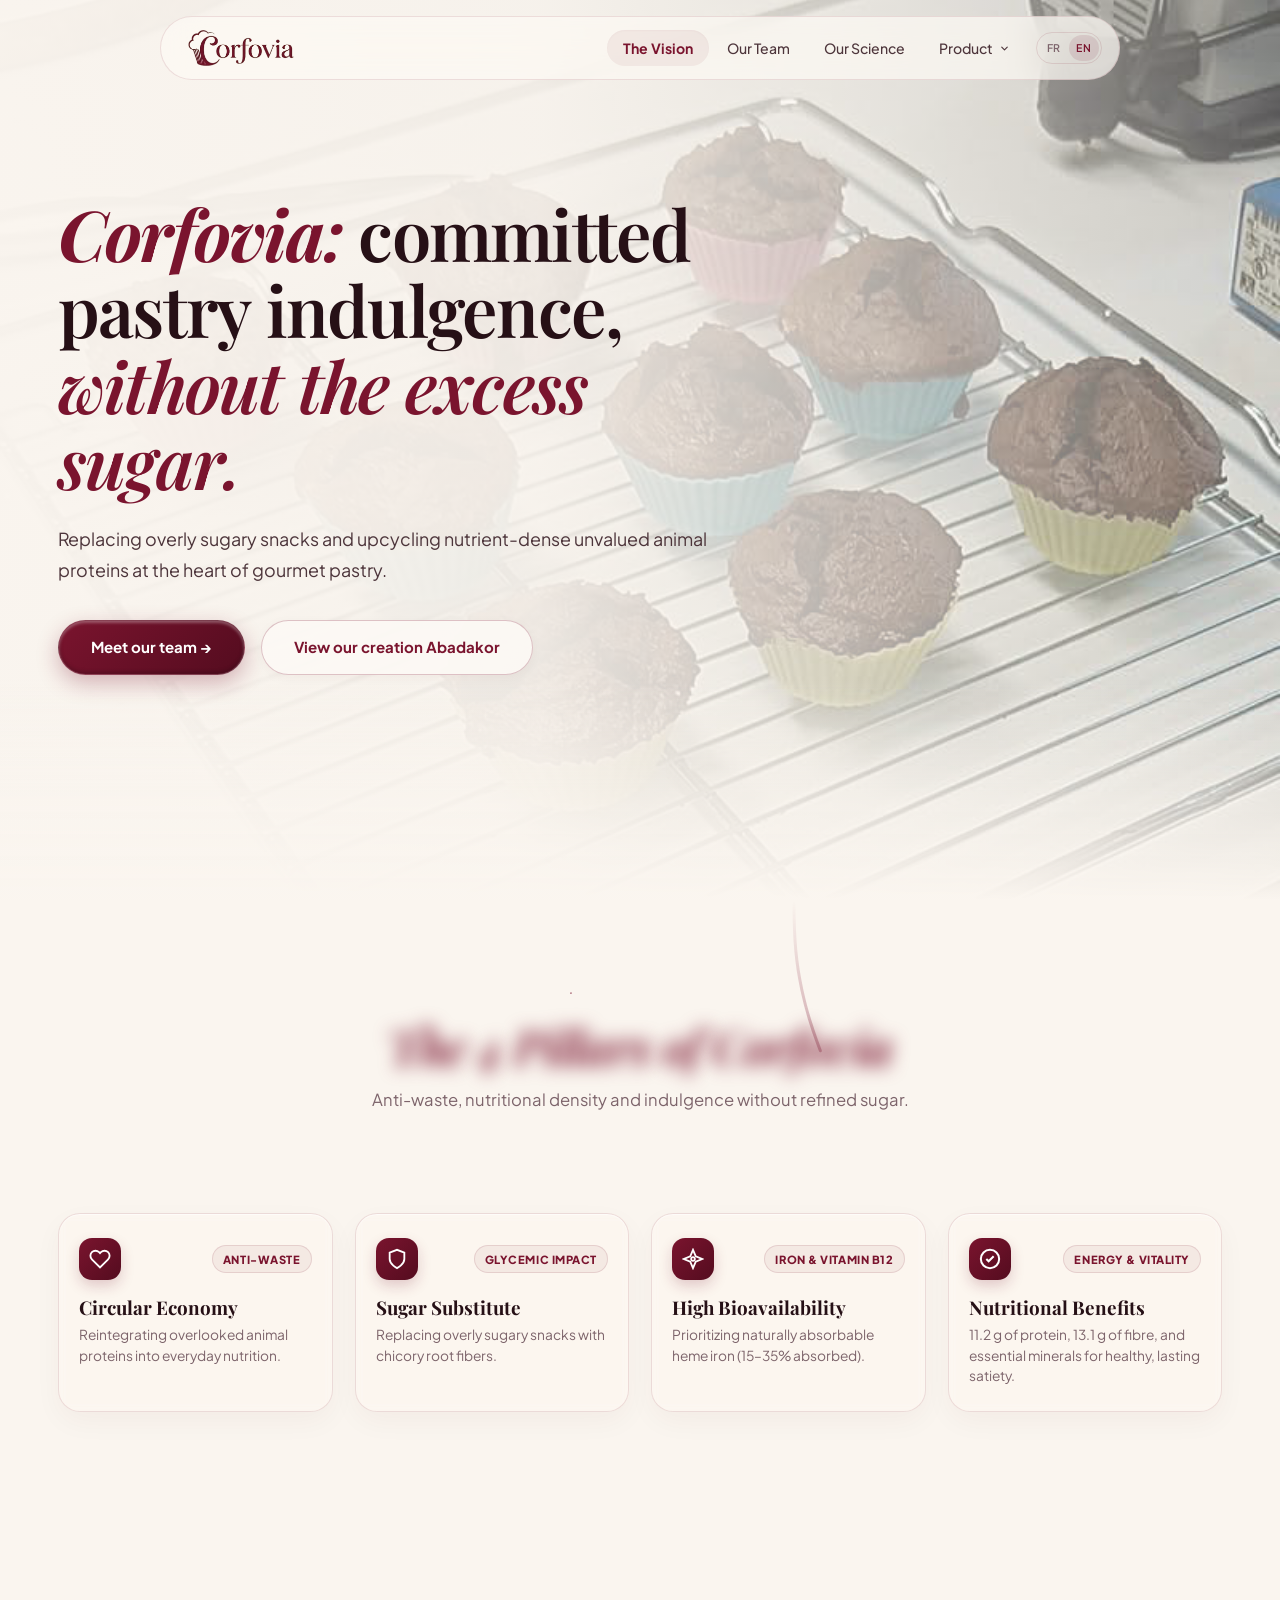
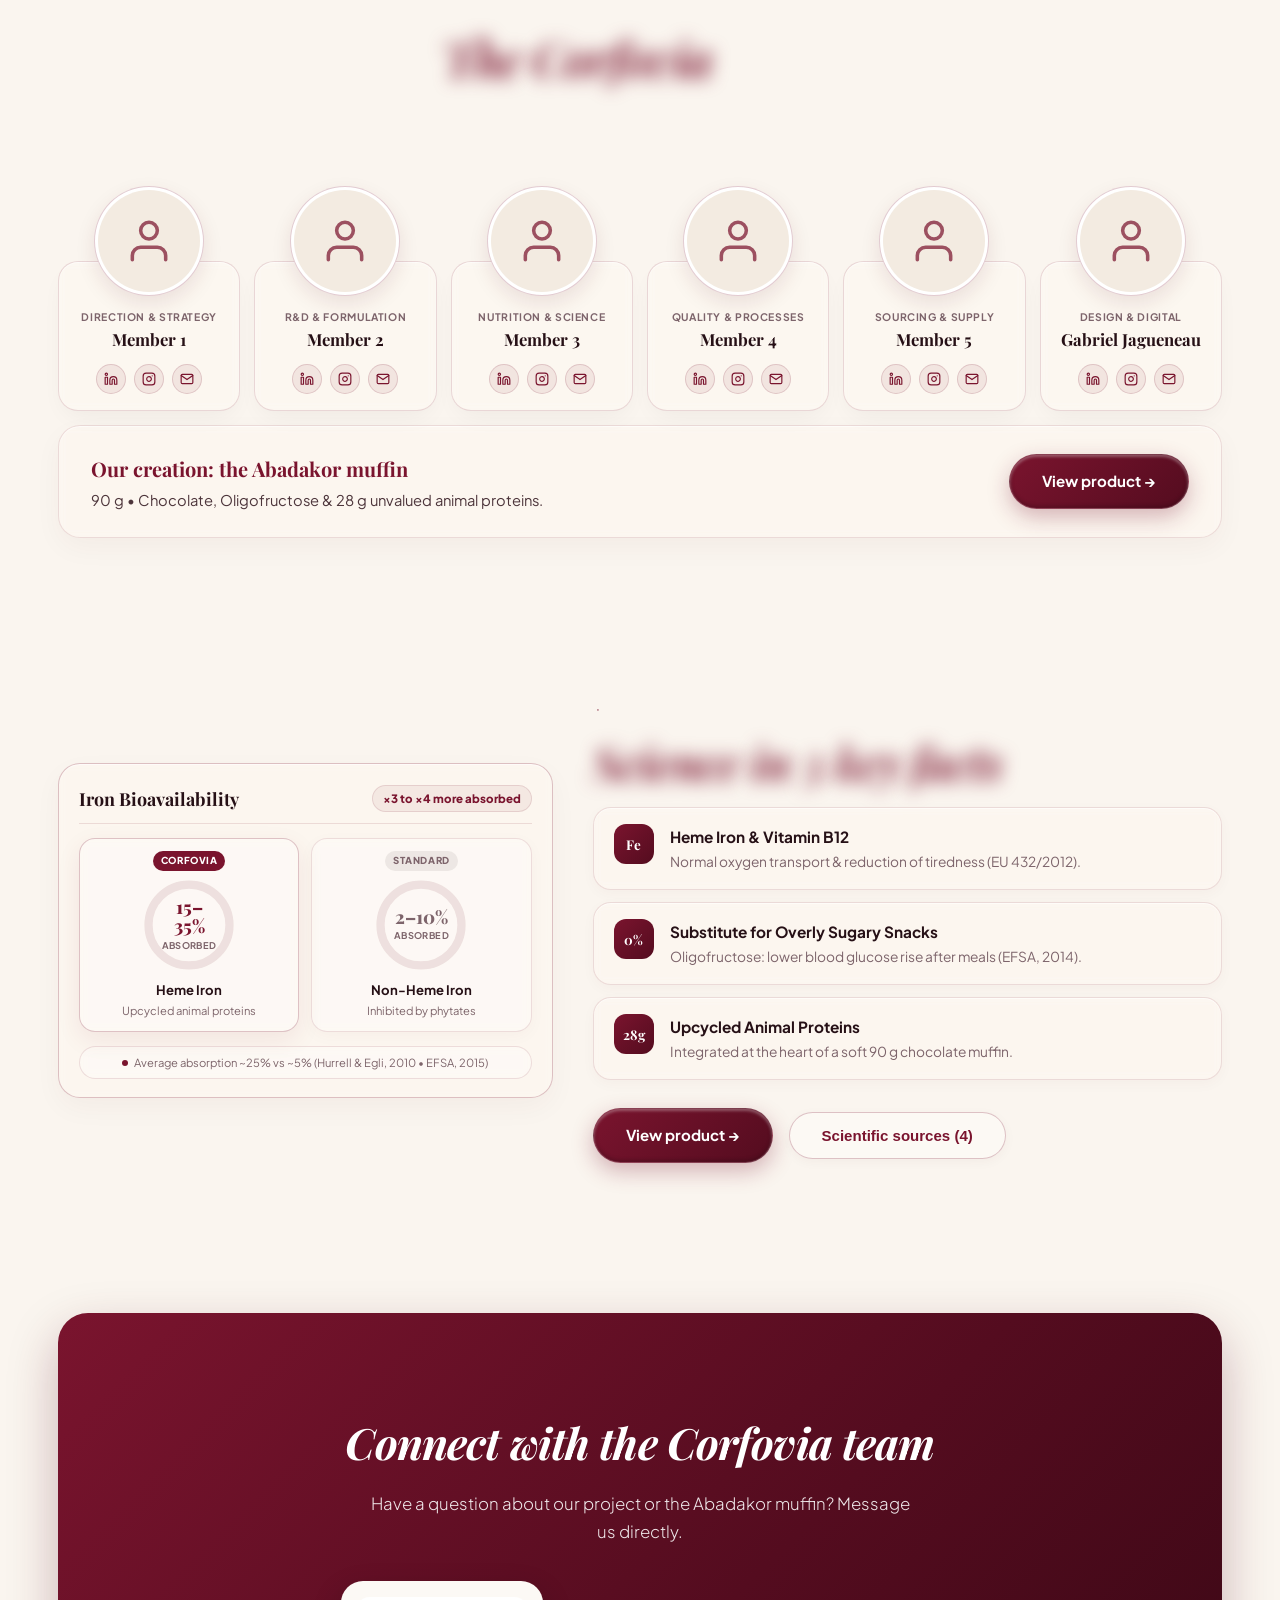
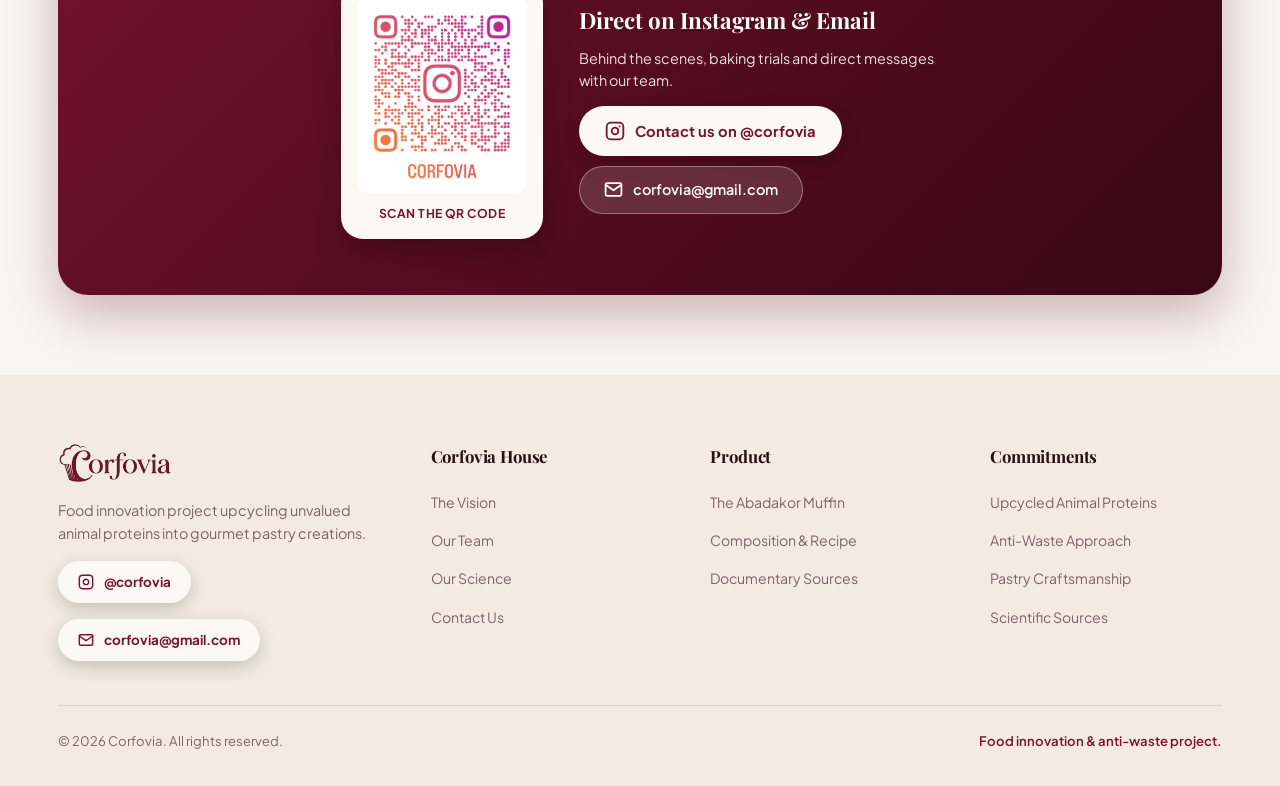
==== commit e5a044eb: "refactor: update UI layout, animations, and i18n text transition effects" ====
--- a/index.html
+++ b/index.html
@@ -109,7 +109,7 @@
                 <div class="nav-dropdown-item-info">
                   <div class="nav-dropdown-item-top">
                     <span class="nav-dropdown-item-title">Abadakor</span>
-                    <span class="nav-dropdown-item-badge" data-i18n="nav.badge.abadakor">90 – 100 g</span>
+                    <span class="nav-dropdown-item-badge" data-i18n="nav.badge.abadakor">90 g</span>
                   </div>
                   <p class="nav-dropdown-item-desc" data-i18n="nav.dropdown.desc">Découvrez le muffin au chocolat, sa
                     composition complète et ses différents points de vue.</p>
@@ -138,7 +138,7 @@
 
     <!-- FIL CONDUCTEUR SVG ANIMÉ AU SCROLL (FONDU AU DÉPART SOUS LE HERO + ÉTALEMENT SUR LE FOOTER) -->
     <div class="scroll-svg-thread-container" aria-hidden="true">
-      <svg class="scroll-svg-thread" id="scrollThreadSvg" viewBox="0 0 1440 3600" preserveAspectRatio="xMidYMin slice">
+      <svg class="scroll-svg-thread" id="scrollThreadSvg" viewBox="0 0 1440 3600" preserveAspectRatio="none">
         <defs>
           <!-- Petit fondu au départ (sous le Hero), opacité gérée au niveau du groupe pour zéro tache au point de contact -->
           <linearGradient id="threadGradient" gradientUnits="userSpaceOnUse" x1="0" y1="680" x2="0" y2="3200">
@@ -277,10 +277,10 @@
                     <path d="M8 12l2.5 2.5L16 9"></path>
                   </svg>
                 </div>
-                <span class="pillar-kpi-pill" data-i18n="pillar4.kpi">Zéro Frein Gustatif</span>
-              </div>
-              <h4 data-i18n="pillar4.title">Acceptabilité Gourmande</h4>
-              <p data-i18n="pillar4.desc">Intégrer des nutriments délaissés sans jamais altérer le goût.</p>
+                <span class="pillar-kpi-pill" data-i18n="pillar4.kpi">Énergie & Vitalité</span>
+              </div>
+              <h4 data-i18n="pillar4.title">Bienfaits Nutritionnels</h4>
+              <p data-i18n="pillar4.desc">11,2 g de protéines, 13,1 g de fibres et des minéraux essentiels pour une satiété saine et durable.</p>
             </div>
 
           </div>
@@ -614,7 +614,7 @@
           <div class="collection-invite-box" data-scroll-reveal>
             <div class="collection-invite-text">
               <h4 data-i18n="inno.invite.title">Notre création : le muffin Abadakor</h4>
-              <p data-i18n="inno.invite.desc">90–100 g • Chocolat, Oligofructose & 30 g de protéines animales non
+              <p data-i18n="inno.invite.desc">90 g • Chocolat, Oligofructose & 28 g de protéines animales non
                 valorisées.</p>
             </div>
             <a href="/products/muffin-vitalite/" class="btn-clay btn-clay-primary">
@@ -725,10 +725,10 @@
                 </div>
 
                 <div class="pillar-item">
-                  <div class="pillar-icon">30g</div>
+                  <div class="pillar-icon">28g</div>
                   <div class="pillar-text">
                     <h4 data-i18n="routine.p3.title">Protéines Animales Valorisées</h4>
-                    <p data-i18n="routine.p3.desc">Intégrées au cœur d'un muffin au chocolat moelleux de 90–100 g.</p>
+                    <p data-i18n="routine.p3.desc">Intégrées au centre d'un muffin au chocolat moelleux de 90 g.</p>
                   </div>
                 </div>
 
--- a/css/style.css
+++ b/css/style.css
@@ -197,22 +197,31 @@
   transition: none;
 }
 
-/* En-têtes de section : les mots du titre avancent avec le scroll (même effet que le hero) */
-.section-title-wrap[data-scroll-reveal] {
+/* En-têtes de section : les mots du titre avancent avec le scroll (effet flou -> net comme le hero) */
+.section-title-wrap[data-scroll-reveal],
+.routine-content[data-scroll-reveal] {
   opacity: 1;
   transform: none;
 }
 
-.section-title-wrap[data-scroll-reveal] > .section-scroll-ornament,
-.section-title-wrap[data-scroll-reveal] > .section-serif-sub,
-.section-title-wrap[data-scroll-reveal] > p {
-  --sp: clamp(0, calc((var(--rp) - 0.45) * 2.2), 1);
+/* La carte contact préserve son calage géométrique exact avec le fil conducteur SVG */
+.subscribe-card-glorious[data-scroll-reveal] {
+  transform: none;
+}
+
+.section-title-wrap[data-scroll-reveal]>.section-scroll-ornament,
+.section-title-wrap[data-scroll-reveal]>.section-serif-sub,
+.section-title-wrap[data-scroll-reveal]>p,
+.routine-content[data-scroll-reveal]>.section-scroll-ornament,
+.routine-content[data-scroll-reveal]>.routine-pillars,
+.routine-content[data-scroll-reveal]>.hero-cta-group {
+  --sp: clamp(0, calc((var(--rp) - 0.2) * 1.25), 1);
   opacity: var(--sp);
   transform: translate3d(0, calc((1 - var(--sp)) * 18px), 0);
 }
 
 .title-word {
-  --wp: clamp(0, calc((var(--rp, 1) * (var(--n, 4) + 3) - var(--i, 0)) / 3), 1);
+  --wp: clamp(0, calc((var(--rp, 1) * (var(--n, 2) + 2) - var(--i, 0)) / 1.6), 1);
   display: inline-block;
   padding: 0.1em 0.14em;
   margin: -0.1em -0.14em;
@@ -497,7 +506,7 @@
 .nav-dropdown-menu {
   position: absolute;
   top: calc(100% + 14px);
-  right: 0;
+  left: 0;
   width: 330px;
   background: rgba(252, 249, 245, 0.96);
   backdrop-filter: blur(28px);
@@ -1007,7 +1016,7 @@
   grid-template-columns: repeat(6, 1fr);
   gap: 14px;
   margin-top: 8px;
-  margin-bottom: 40px;
+  margin-bottom: 14px;
   align-items: stretch;
 }
 
@@ -1263,16 +1272,16 @@
    SCIENCE & BIODISPONIBILITÉ (AVEC SOURCES SCIENTIFIQUES VÉRIFIABLES)
    ========================================================================== */
 .section-routine {
-  padding: 90px 0;
+  padding: 70px 0;
   background: transparent;
   position: relative;
 }
 
 .routine-grid {
   display: grid;
-  grid-template-columns: 1.08fr 0.92fr;
-  align-items: flex-start;
-  gap: 54px;
+  grid-template-columns: 0.88fr 1.12fr;
+  align-items: center;
+  gap: 40px;
 }
 
 .vitality-gauges-showcase {
@@ -1280,12 +1289,12 @@
   backdrop-filter: blur(5px) saturate(125%);
   -webkit-backdrop-filter: blur(5px) saturate(125%);
   border: 1px solid var(--accent-border-strong);
-  border-radius: 28px;
-  padding: 34px 28px;
+  border-radius: 22px;
+  padding: 20px 20px 18px;
   box-shadow: 0 10px 28px rgba(84, 12, 31, 0.04), inset 0 1px 1px rgba(255, 255, 255, 0.65);
   display: flex;
   flex-direction: column;
-  gap: 24px;
+  gap: 14px;
 }
 
 .gauges-showcase-header {
@@ -1293,25 +1302,26 @@
   align-items: center;
   justify-content: space-between;
   border-bottom: 1px solid var(--accent-border);
-  padding-bottom: 16px;
+  padding-bottom: 10px;
   flex-wrap: wrap;
-  gap: 10px;
+  gap: 8px;
 }
 
 .gauges-showcase-header h3 {
   font-family: var(--font-serif);
-  font-size: 1.28rem;
+  font-size: 1.12rem;
   font-weight: 700;
   color: var(--text-title);
+  margin: 0;
 }
 
 .gauges-showcase-pill {
-  font-size: 0.75rem;
+  font-size: 0.72rem;
   font-weight: 800;
   color: var(--accent);
   background: var(--accent-soft);
   border: 1px solid var(--accent-border);
-  padding: 5px 14px;
+  padding: 3px 10px;
   border-radius: var(--radius-pill);
 }
 
@@ -1319,15 +1329,15 @@
 .radial-dials-grid {
   display: grid;
   grid-template-columns: 1fr 1fr;
-  gap: 18px;
+  gap: 12px;
 }
 
 .dial-card {
   background: rgba(255, 255, 255, 0.26);
   backdrop-filter: blur(4px);
   -webkit-backdrop-filter: blur(4px);
-  border-radius: 22px;
-  padding: 20px 14px;
+  border-radius: 16px;
+  padding: 12px 10px 14px;
   border: 1px solid var(--accent-border);
   box-shadow: 0 4px 16px rgba(84, 12, 31, 0.03);
   display: flex;
@@ -1343,15 +1353,15 @@
 }
 
 .dial-tag {
-  font-size: 0.64rem;
+  font-size: 0.6rem;
   font-weight: 800;
   text-transform: uppercase;
   letter-spacing: 0.06em;
-  padding: 3px 10px;
+  padding: 2px 8px;
   border-radius: var(--radius-pill);
   background: rgba(125, 100, 107, 0.12);
   color: var(--text-muted);
-  margin-bottom: 12px;
+  margin-bottom: 8px;
 }
 
 .dial-tag-accent {
@@ -1361,9 +1371,9 @@
 
 .dial-svg-wrap {
   position: relative;
-  width: 118px;
-  height: 118px;
-  margin-bottom: 12px;
+  width: 92px;
+  height: 92px;
+  margin-bottom: 8px;
 }
 
 .dial-svg {
@@ -1412,7 +1422,7 @@
 
 .dial-percent {
   font-family: var(--font-serif);
-  font-size: 1.35rem;
+  font-size: 1.15rem;
   font-weight: 800;
   line-height: 1.05;
   color: var(--accent);
@@ -1423,40 +1433,40 @@
 }
 
 .dial-percent-sub {
-  font-size: 0.65rem;
+  font-size: 0.58rem;
   font-weight: 700;
   color: var(--text-muted);
   text-transform: uppercase;
   letter-spacing: 0.04em;
-  margin-top: 3px;
+  margin-top: 2px;
 }
 
 .dial-title {
-  font-size: 0.9rem;
+  font-size: 0.82rem;
   font-weight: 700;
   color: var(--text-title);
-  margin-bottom: 4px;
+  margin-bottom: 2px;
 }
 
 .dial-desc {
-  font-size: 0.75rem;
+  font-size: 0.7rem;
   color: var(--text-muted);
-  line-height: 1.4;
+  line-height: 1.3;
 }
 
 .gauges-visual-footnote {
   display: flex;
   align-items: center;
   justify-content: center;
-  gap: 8px;
-  font-size: 0.76rem;
+  gap: 6px;
+  font-size: 0.7rem;
   color: var(--text-muted);
   background: rgba(255, 255, 255, 0.26);
   backdrop-filter: blur(4px);
   -webkit-backdrop-filter: blur(4px);
   border: 1px solid var(--accent-border);
   border-radius: var(--radius-pill);
-  padding: 8px 14px;
+  padding: 6px 10px;
   text-align: center;
 }
 
@@ -1794,6 +1804,10 @@
   background: transparent;
 }
 
+#communaute .container {
+  z-index: auto;
+}
+
 .subscribe-card-glorious {
   background: linear-gradient(135deg, var(--accent) 0%, var(--accent-dark) 55%, var(--accent-deep) 100%);
   border-radius: 30px;
@@ -1801,8 +1815,14 @@
   text-align: center;
   color: #ffffff;
   position: relative;
+  z-index: 0;
   overflow: hidden;
   box-shadow: 0 20px 50px rgba(84, 12, 31, 0.28);
+}
+
+.subscribe-card-glorious > * {
+  position: relative;
+  z-index: 2;
 }
 
 .subscribe-card-glorious .scroll-draw-path {
@@ -2718,3 +2738,32 @@
     animation: none;
   }
 }
+
+/* Animation douce, posée et élégante d'apparition de tous les textes et titres lors du changement de langue */
+@keyframes i18nTextReveal {
+  0% {
+    opacity: 0;
+    transform: translate3d(0, 10px, 0);
+    filter: blur(7px);
+  }
+
+  100% {
+    opacity: 1;
+    transform: translate3d(0, 0, 0);
+    filter: blur(0);
+  }
+}
+
+.i18n-reveal {
+  animation: i18nTextReveal 0.72s cubic-bezier(0.16, 1, 0.3, 1) both;
+  will-change: opacity, transform, filter;
+}
+
+@media (prefers-reduced-motion: reduce) {
+
+  .i18n-reveal,
+  .title-word,
+  .hero-word {
+    animation: none !important;
+  }
+}
--- a/css/responsive.css
+++ b/css/responsive.css
@@ -153,6 +153,10 @@
     grid-template-columns: 1fr;
   }
 
+  .vitality-gauges-showcase {
+    order: 2;
+  }
+
   .gauges-micro-comparison {
     grid-template-columns: 1fr;
   }
@@ -280,4 +284,4 @@
   .team-members-grid {
     grid-template-columns: 1fr;
   }
-}
+}
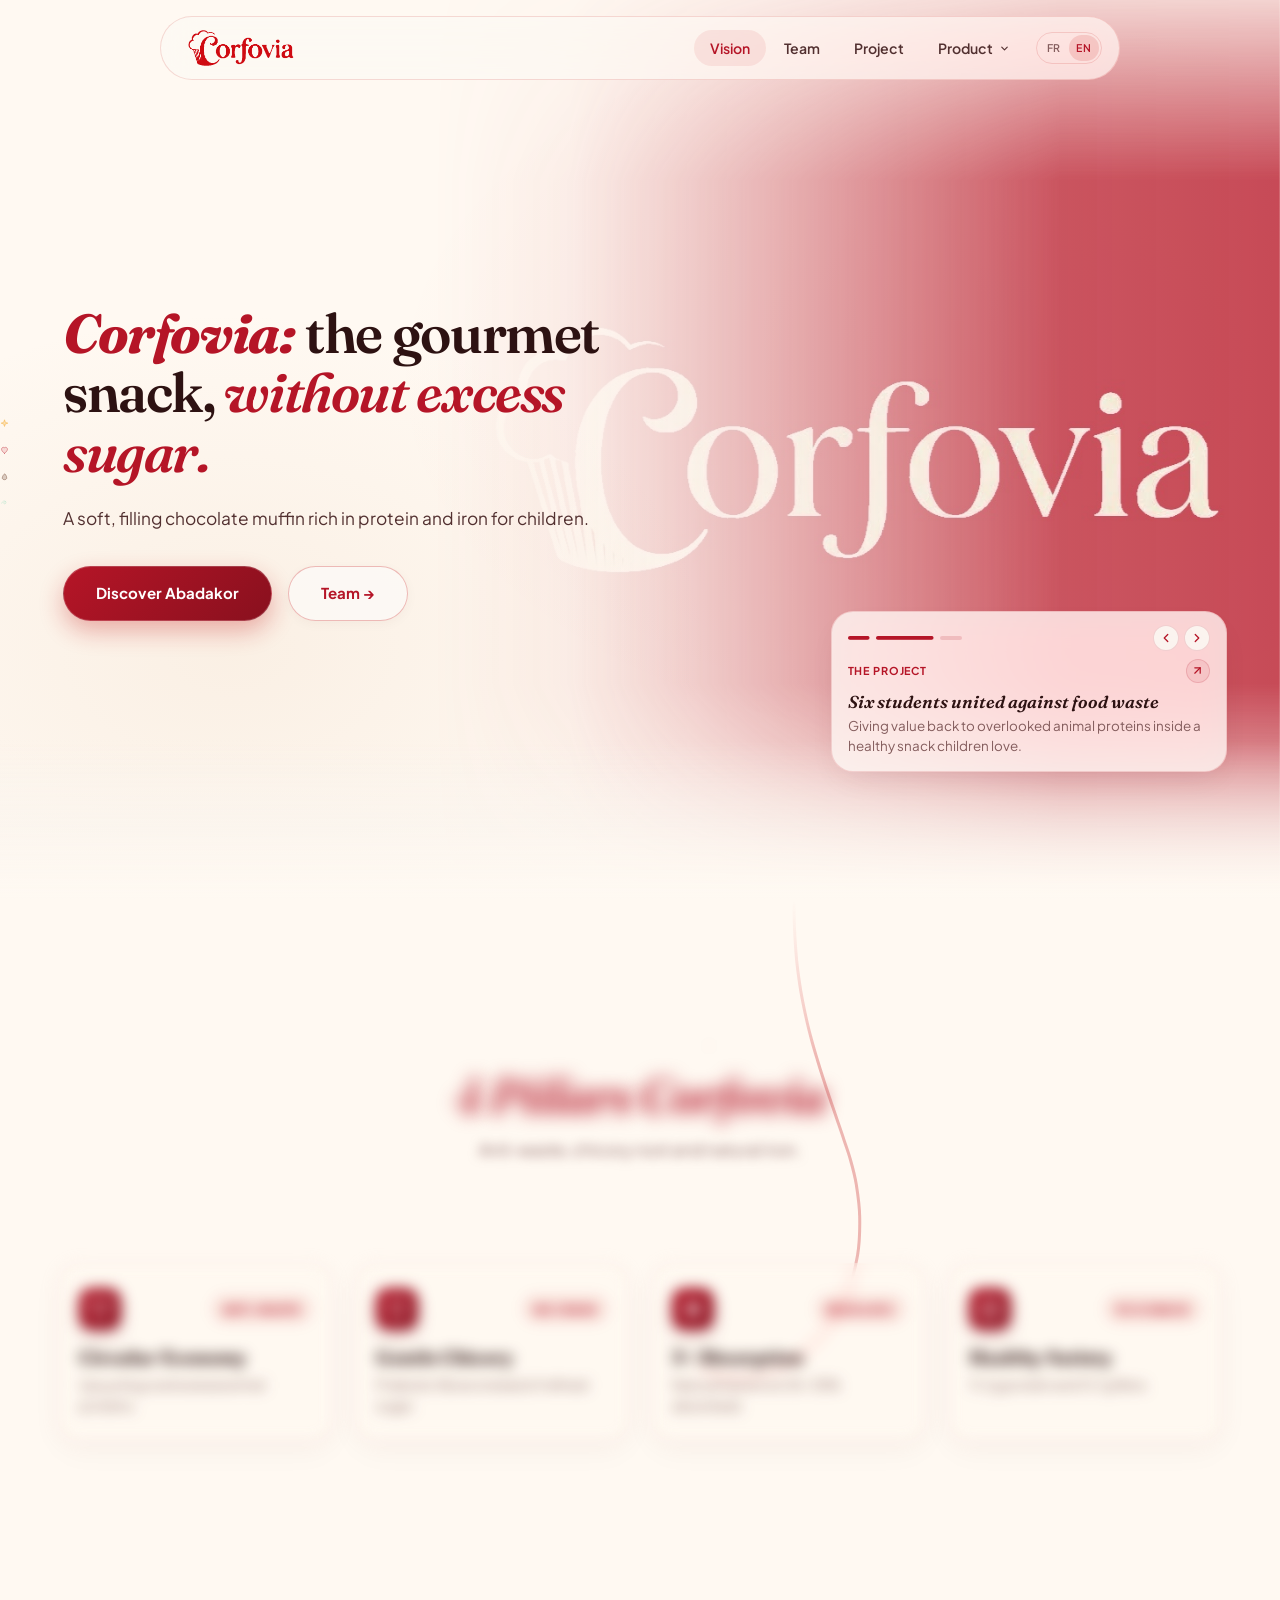
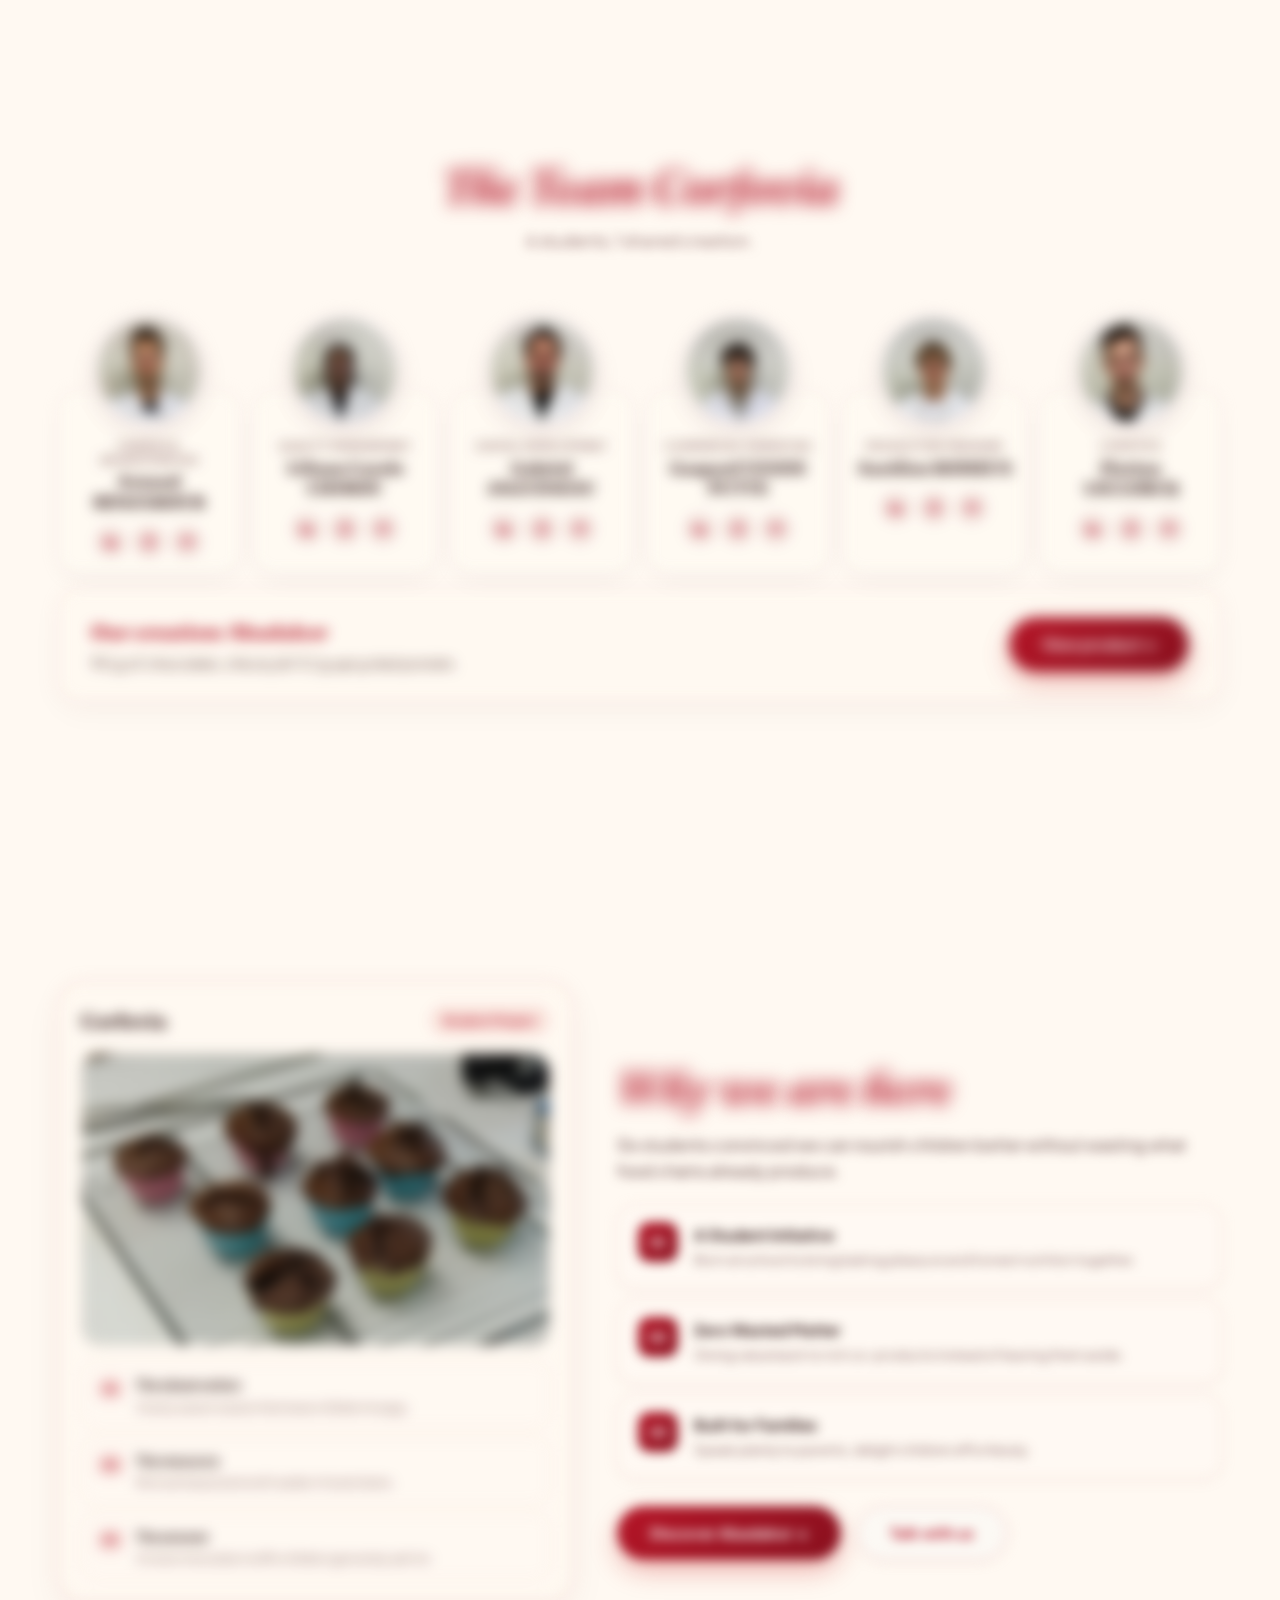
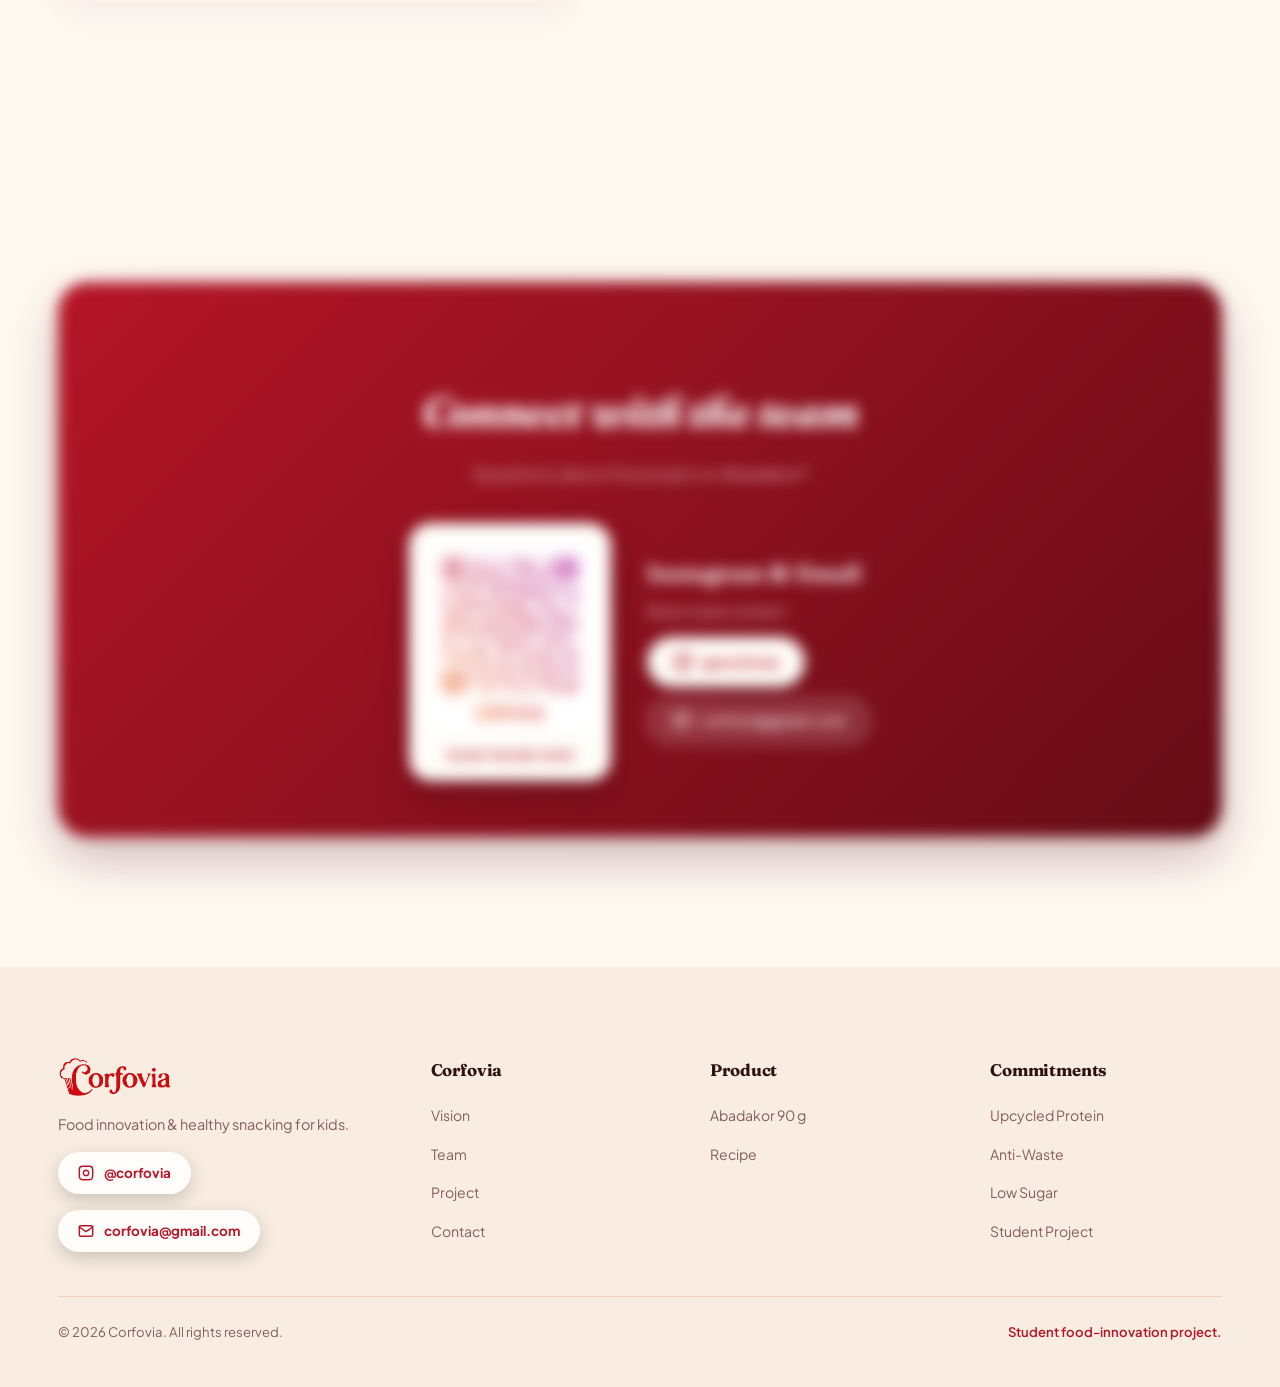
==== commit 3a1a0f88: "feat: update branding and product details from muffin vitalite to abadakor" ====
--- a/index.html
+++ b/index.html
@@ -62,11 +62,11 @@
   <!-- Feuilles de Style -->
   <link rel="stylesheet" href="css/style.css">
   <link rel="stylesheet" href="css/responsive.css">
-  <link rel="icon" type="image/png" sizes="32x32" href="/images/favicon-32x32.png?v=2">
-  <link rel="icon" type="image/png" sizes="16x16" href="/images/favicon-16x16.png?v=2">
-  <link rel="icon" type="image/png" sizes="48x48" href="/images/favicon-48x48.png?v=2">
-  <link rel="apple-touch-icon" sizes="180x180" href="/images/apple-touch-icon.png?v=2">
-  <link rel="shortcut icon" href="/favicon.ico?v=2">
+  <link rel="icon" type="image/png" sizes="32x32" href="/images/favicon-32x32.png?v=2">
+  <link rel="icon" type="image/png" sizes="16x16" href="/images/favicon-16x16.png?v=2">
+  <link rel="icon" type="image/png" sizes="48x48" href="/images/favicon-48x48.png?v=2">
+  <link rel="apple-touch-icon" sizes="180x180" href="/images/apple-touch-icon.png?v=2">
+  <link rel="shortcut icon" href="/favicon.ico?v=2">
 </head>
 
 <body>
@@ -88,7 +88,7 @@
         <li><a href="#vision" class="nav-link active" data-section="vision" data-i18n="nav.vision">La Vision</a></li>
         <li><a href="#creation" class="nav-link" data-section="creation" data-i18n="nav.innovation">Notre Équipe</a>
         </li>
-        <li><a href="#routine" class="nav-link" data-section="routine" data-i18n="nav.science">Notre Science</a></li>
+        <li><a href="#routine" class="nav-link" data-section="routine" data-i18n="nav.science">Le Projet</a></li>
 
         <!-- Bouton Produits avec Dropdown Apple Custom -->
         <li class="nav-dropdown-wrapper">
@@ -102,7 +102,7 @@
 
           <div class="nav-dropdown-menu" id="navProductsMenu" role="menu" aria-labelledby="navProductsTrigger">
             <div class="nav-dropdown-items">
-              <a href="/products/muffin-vitalite/" class="nav-dropdown-item" role="menuitem">
+              <a href="/products/abadakor/" class="nav-dropdown-item" role="menuitem">
                 <div class="nav-dropdown-icon-wrap">
                   <img src="/images/logo-horizontal-corfovia.png" alt="Abadakor" class="nav-dropdown-item-thumb">
                 </div>
@@ -111,8 +111,7 @@
                     <span class="nav-dropdown-item-title">Abadakor</span>
                     <span class="nav-dropdown-item-badge" data-i18n="nav.badge.abadakor">90 g</span>
                   </div>
-                  <p class="nav-dropdown-item-desc" data-i18n="nav.dropdown.desc">Découvrez le muffin au chocolat, sa
-                    composition complète et ses différents points de vue.</p>
+                  <p class="nav-dropdown-item-desc" data-i18n="nav.dropdown.desc">Muffin chocolat 90 g, composition et points de vue.</p>
                 </div>
                 <svg class="nav-dropdown-item-arrow" width="14" height="14" viewBox="0 0 24 24" fill="none"
                   stroke="currentColor" stroke-width="2.5" stroke-linecap="round" stroke-linejoin="round">
@@ -142,15 +141,15 @@
         <defs>
           <!-- Petit fondu au départ (sous le Hero), opacité gérée au niveau du groupe pour zéro tache au point de contact -->
           <linearGradient id="threadGradient" gradientUnits="userSpaceOnUse" x1="0" y1="680" x2="0" y2="3200">
-            <stop offset="0%" stop-color="#8e1937" stop-opacity="0" />
-            <stop offset="6%" stop-color="#7a142e" stop-opacity="1" />
-            <stop offset="100%" stop-color="#7a142e" stop-opacity="1" />
+            <stop offset="0%" stop-color="#e94b4b" stop-opacity="0" />
+            <stop offset="6%" stop-color="#c41818" stop-opacity="1" />
+            <stop offset="100%" stop-color="#c41818" stop-opacity="1" />
           </linearGradient>
           <!-- Dégradé horizontal en fondu total du centre jusqu'aux bords de l'écran -->
           <linearGradient id="spreadGradient" gradientUnits="userSpaceOnUse" x1="0" y1="0" x2="1440" y2="0">
-            <stop offset="0%" stop-color="#7a142e" stop-opacity="0" />
-            <stop offset="50%" stop-color="#7a142e" stop-opacity="1" />
-            <stop offset="100%" stop-color="#7a142e" stop-opacity="0" />
+            <stop offset="0%" stop-color="#c41818" stop-opacity="0" />
+            <stop offset="50%" stop-color="#c41818" stop-opacity="1" />
+            <stop offset="100%" stop-color="#c41818" stop-opacity="0" />
           </linearGradient>
         </defs>
 
@@ -170,32 +169,106 @@
     <main>
 
       <!-- ==========================================================================
-           HERO SECTION — LA VISION CORFOVIA (Sans la pill du haut)
+           HERO SECTION — LA VISION CORFOVIA (Chaleureux, Ludique & Orienté Parents / Enfants)
            ========================================================================== -->
       <section class="hero-glorious" id="vision">
+        <!-- Formes SVG ludiques flottantes en arrière-plan (étoiles, pépites, cœurs, gouttes de lait) -->
+        <div class="playful-bg-shapes" aria-hidden="true">
+          <svg class="floating-doodle doodle-star-1" viewBox="0 0 48 48" fill="none">
+            <path d="M24 4L28.5 17.5L42 22L28.5 26.5L24 40L19.5 26.5L6 22L19.5 17.5L24 4Z" fill="var(--honey-gold)" fill-opacity="0.26" stroke="var(--honey-gold)" stroke-width="2" stroke-linejoin="round"/>
+          </svg>
+          <svg class="floating-doodle doodle-heart-1" viewBox="0 0 48 48" fill="none">
+            <path d="M24 39C24 39 8 28.5 8 17.5C8 11.5 12.8 7 18.5 7C21.8 7 24 9.2 24 9.2C24 9.2 26.2 7 29.5 7C35.2 7 40 11.5 40 17.5C40 28.5 24 39 24 39Z" fill="var(--accent-light)" fill-opacity="0.18" stroke="var(--accent)" stroke-width="2" stroke-linecap="round" stroke-linejoin="round"/>
+          </svg>
+          <svg class="floating-doodle doodle-choco-1" viewBox="0 0 48 48" fill="none">
+            <path d="M12 32C12 22 22 10 25 10C28 10 36 22 36 32C36 37.5 30.6 41 24 41C17.4 41 12 37.5 12 32Z" fill="var(--cocoa-warm)" fill-opacity="0.22" stroke="var(--cocoa-warm)" stroke-width="2"/>
+          </svg>
+          <svg class="floating-doodle doodle-swirl-1" viewBox="0 0 64 64" fill="none">
+            <path d="M12 38C18 18 36 16 42 28C46 36 36 46 28 40C22 35 28 24 38 26" stroke="var(--chicory-green)" stroke-width="2.5" stroke-linecap="round" stroke-opacity="0.4"/>
+          </svg>
+        </div>
+
         <div class="container">
-          <div class="hero-content-left" data-scroll-parallax="-0.08">
-
-            <h1 class="hero-glorious-title">
-              <em data-i18n="hero.title.em">Corfovia :</em> <span data-i18n="hero.title.after">la gourmandise
-                engagée,</span>
-              <span class="hero-highlight" data-i18n="hero.title.highlight">sans l'excès de sucre.</span>
-            </h1>
-
-            <p class="hero-glorious-p">
-              <span data-i18n="hero.subtitle">Substituer les collations trop sucrées et revaloriser des protéines
-                animales non valorisées à haute densité nutritionnelle au sein de la pâtisserie gourmande.</span>
-            </p>
-
-            <div class="hero-cta-group">
-              <a href="#creation" class="btn-clay btn-clay-primary" data-i18n="hero.cta.discover">
-                Découvrir notre équipe →
-              </a>
-              <a href="/products/muffin-vitalite/" class="btn-clay btn-clay-secondary" data-i18n="hero.cta.science">
-                Voir notre création Abadakor
-              </a>
-            </div>
-
+          <div class="hero-grid">
+            <div class="hero-content-left" data-scroll-parallax="-0.08">
+
+              <h1 class="hero-glorious-title">
+                <em data-i18n="hero.title.em">Corfovia :</em> <span data-i18n="hero.title.after">le goûter
+                  gourmand,</span>
+                <span class="hero-highlight" data-i18n="hero.title.highlight">sans excès de sucre.</span>
+              </h1>
+
+              <p class="hero-glorious-p">
+                <span data-i18n="hero.subtitle">Un muffin au chocolat moelleux, riche en protéines et en fer, rassasiant pour les enfants.</span>
+              </p>
+
+              <div class="hero-cta-group">
+                <a href="/products/abadakor/" class="btn-clay btn-clay-primary" data-i18n="hero.cta.science">
+                  Découvrir Abadakor
+                </a>
+                <a href="#creation" class="btn-clay btn-clay-secondary" data-i18n="hero.cta.discover">
+                  L’équipe →
+                </a>
+              </div>
+
+            </div>
+
+            <!-- Carrousel d'actualités intégré au fond hero (alimenté par js/actualites.js) -->
+            <div class="hero-news-rail" id="heroNewsCarousel" aria-roledescription="carousel"
+              aria-label="Actualités Corfovia">
+              <div class="hero-news-stage" id="heroNewsStage" aria-hidden="true">
+                <img class="hero-news-slide-img is-active" src="/images/hero-muffins.jpg"
+                  alt="Abadakor 90 g, le premier muffin Corfovia" style="object-position: 50% 58%;" />
+              </div>
+
+              <article class="hero-news-dock">
+                <div class="hero-news-dock-bar" id="heroNewsFooter">
+                  <div class="hero-news-indicators" id="heroNewsIndicators" role="tablist"
+                    aria-label="Choisir une actualité">
+                    <button type="button" class="hero-news-dot is-active" role="tab" aria-selected="true"
+                      aria-label="Actualité 1">
+                      <span class="hero-news-dot-fill"></span>
+                    </button>
+                  </div>
+
+                  <div class="hero-news-arrows" id="heroNewsArrows">
+                    <button type="button" class="hero-news-arrow-btn" id="heroNewsPrev" aria-label="Actualité précédente">
+                      <svg width="14" height="14" viewBox="0 0 24 24" fill="none" stroke="currentColor"
+                        stroke-width="2.2" stroke-linecap="round" stroke-linejoin="round" aria-hidden="true">
+                        <path d="m15 18-6-6 6-6" />
+                      </svg>
+                    </button>
+                    <button type="button" class="hero-news-arrow-btn" id="heroNewsNext" aria-label="Actualité suivante">
+                      <svg width="14" height="14" viewBox="0 0 24 24" fill="none" stroke="currentColor"
+                        stroke-width="2.2" stroke-linecap="round" stroke-linejoin="round" aria-hidden="true">
+                        <path d="m9 18 6-6-6-6" />
+                      </svg>
+                    </button>
+                  </div>
+                </div>
+
+                <div class="hero-news-meta">
+                  <span class="hero-news-tag" id="heroNewsTag">Création</span>
+                  <a class="hero-news-stage-link" id="heroNewsStageLink" href="/products/abadakor/"
+                    aria-label="Abadakor 90 g, le premier muffin Corfovia">
+                    <span class="hero-news-open-pill" aria-hidden="true">
+                      <svg width="13" height="13" viewBox="0 0 24 24" fill="none" stroke="currentColor"
+                        stroke-width="2.2" stroke-linecap="round" stroke-linejoin="round">
+                        <path d="M7 17 17 7" />
+                        <path d="M7 7h10v10" />
+                      </svg>
+                    </span>
+                  </a>
+                </div>
+
+                <div class="hero-news-captions" id="heroNewsCaptions">
+                  <div class="hero-news-caption is-active">
+                    <h3 class="hero-news-title">Abadakor 90 g, le premier muffin Corfovia</h3>
+                    <p class="hero-news-desc">Chocolat noir 85 %, chicorée prébiotique et 11,2 g de protéines valorisées sans sucre raffiné.</p>
+                  </div>
+                </div>
+              </article>
+            </div>
           </div>
         </div>
       </section>
@@ -213,11 +286,10 @@
                   d="M 4 18 C 40 2, 74 2, 94 14 S 142 28, 176 8" />
               </svg>
             </div>
-            <h2 class="section-serif-title"><span data-i18n="pillars.title">Les 4 Piliers</span> <span
+            <h2 class="section-serif-title"><span data-i18n="pillars.title">4 Piliers</span> <span
                 data-i18n="pillars.title.span">Corfovia</span></h2>
             <p class="section-serif-sub">
-              <span data-i18n="pillars.subtitle">Anti-gaspillage, densité nutritionnelle et gourmandise sans sucre
-                raffiné.</span>
+              <span data-i18n="pillars.subtitle">Anti-gaspi, chicorée douce et fer naturel.</span>
             </p>
           </div>
 
@@ -236,7 +308,7 @@
                 <span class="pillar-kpi-pill" data-i18n="pillar1.kpi">Anti-Gaspi</span>
               </div>
               <h4 data-i18n="pillar1.title">Économie Circulaire</h4>
-              <p data-i18n="pillar1.desc">Réintégrer dans l'alimentation des protéines animales délaissées.</p>
+              <p data-i18n="pillar1.desc">Revaloriser des protéines animales délaissées.</p>
             </div>
 
             <!-- Pillar 2 -->
@@ -247,10 +319,10 @@
                     <path d="M12 22s8-4 8-10V5l-8-3-8 3v7c0 6 8 10 8 10z"></path>
                   </svg>
                 </div>
-                <span class="pillar-kpi-pill" data-i18n="pillar2.kpi">Indice Glycémique</span>
-              </div>
-              <h4 data-i18n="pillar2.title">Substitut au Sucre</h4>
-              <p data-i18n="pillar2.desc">Remplacer les collations trop sucrées par des fibres de chicorée.</p>
+                <span class="pillar-kpi-pill" data-i18n="pillar2.kpi">Sans Pic</span>
+              </div>
+              <h4 data-i18n="pillar2.title">Chicorée Douce</h4>
+              <p data-i18n="pillar2.desc">Fibres douces à la place du sucre raffiné.</p>
             </div>
 
             <!-- Pillar 3 -->
@@ -262,10 +334,10 @@
                     <circle cx="12" cy="12" r="2"></circle>
                   </svg>
                 </div>
-                <span class="pillar-kpi-pill" data-i18n="pillar3.kpi">Fer & Vitamine B12</span>
-              </div>
-              <h4 data-i18n="pillar3.title">Haute Biodisponibilité</h4>
-              <p data-i18n="pillar3.desc">Privilégier le fer héminique naturellement assimilable (15–35 %).</p>
+                <span class="pillar-kpi-pill" data-i18n="pillar3.kpi">Fer & B12</span>
+              </div>
+              <h4 data-i18n="pillar3.title">Assimilation ×3</h4>
+              <p data-i18n="pillar3.desc">Fer héminique naturel (15–35 % absorbé).</p>
             </div>
 
             <!-- Pillar 4 -->
@@ -277,10 +349,10 @@
                     <path d="M8 12l2.5 2.5L16 9"></path>
                   </svg>
                 </div>
-                <span class="pillar-kpi-pill" data-i18n="pillar4.kpi">Énergie & Vitalité</span>
-              </div>
-              <h4 data-i18n="pillar4.title">Bienfaits Nutritionnels</h4>
-              <p data-i18n="pillar4.desc">11,2 g de protéines, 13,1 g de fibres et des minéraux essentiels pour une satiété saine et durable.</p>
+                <span class="pillar-kpi-pill" data-i18n="pillar4.kpi">90 g Goûter</span>
+              </div>
+              <h4 data-i18n="pillar4.title">Satiété Saine</h4>
+              <p data-i18n="pillar4.desc">11,2 g de protéines et 13,1 g de fibres.</p>
             </div>
 
           </div>
@@ -305,8 +377,7 @@
             <h2 class="section-serif-title"><span data-i18n="inno.title">L'Équipe</span> <span
                 data-i18n="inno.title.span">Corfovia</span></h2>
             <p class="section-serif-sub">
-              <span data-i18n="inno.subtitle">6 étudiants, 6 expertises complémentaires autour d'une même
-                création.</span>
+              <span data-i18n="inno.subtitle">6 étudiants, 1 création commune.</span>
             </p>
           </div>
 
@@ -314,11 +385,11 @@
           <div class="team-members-grid">
 
             <!-- Membre 01 -->
-            <article class="team-member-card" data-scroll-reveal data-member-img="images/team/membre-1.jpg"
-              data-member-initials="M1">
+            <article class="team-member-card" data-scroll-reveal data-member-img="/images/team/arnaud.jpg"
+              data-member-initials="AB">
               <div class="team-member-avatar-wrap">
                 <div class="team-member-avatar-inner">
-                  <img class="team-member-photo" src="images/team/membre-1.jpg" alt="Membre 1 — Direction & Stratégie"
+                  <img class="team-member-photo" src="/images/team/arnaud.jpg" alt="Arnaud Benzarour — Financier & administration"
                     onerror="this.style.display='none'; this.nextElementSibling.style.display='flex';">
                   <span class="team-member-fallback" style="display:none;">
                     <svg class="team-member-placeholder-svg" viewBox="0 0 24 24" fill="none" stroke="currentColor"
@@ -330,8 +401,8 @@
                 </div>
               </div>
               <div class="team-member-body">
-                <span class="team-member-role-badge" data-i18n="team.m1.role">Direction & Stratégie</span>
-                <h4 class="team-member-name" data-i18n="team.m1.name">Membre 1</h4>
+                <span class="team-member-role-badge" data-i18n="team.m1.role">Financier & administration</span>
+                <h4 class="team-member-name" data-i18n="team.m1.name">Arnaud BENZAROUR</h4>
                 <div class="team-member-socials">
                   <a href="https://www.linkedin.com" target="_blank" rel="noopener" class="team-social-btn"
                     aria-label="LinkedIn">
@@ -363,11 +434,11 @@
             </article>
 
             <!-- Membre 02 -->
-            <article class="team-member-card" data-scroll-reveal data-member-img="images/team/membre-2.jpg"
-              data-member-initials="M2">
+            <article class="team-member-card" data-scroll-reveal data-member-img="/images/team/liliane.jpg"
+              data-member-initials="LC">
               <div class="team-member-avatar-wrap">
                 <div class="team-member-avatar-inner">
-                  <img class="team-member-photo" src="images/team/membre-2.jpg" alt="Membre 2 — R&D & Formulation"
+                  <img class="team-member-photo" src="/images/team/liliane.jpg" alt="Liliane Carole Chimou — Gestion qualité"
                     onerror="this.style.display='none'; this.nextElementSibling.style.display='flex';">
                   <span class="team-member-fallback" style="display:none;">
                     <svg class="team-member-placeholder-svg" viewBox="0 0 24 24" fill="none" stroke="currentColor"
@@ -379,8 +450,8 @@
                 </div>
               </div>
               <div class="team-member-body">
-                <span class="team-member-role-badge" data-i18n="team.m2.role">R&D & Formulation</span>
-                <h4 class="team-member-name" data-i18n="team.m2.name">Membre 2</h4>
+                <span class="team-member-role-badge" data-i18n="team.m2.role">Gestion qualité</span>
+                <h4 class="team-member-name" data-i18n="team.m2.name">Liliane Carole CHIMOU</h4>
                 <div class="team-member-socials">
                   <a href="https://www.linkedin.com" target="_blank" rel="noopener" class="team-social-btn"
                     aria-label="LinkedIn">
@@ -412,11 +483,11 @@
             </article>
 
             <!-- Membre 03 -->
-            <article class="team-member-card" data-scroll-reveal data-member-img="images/team/membre-3.jpg"
-              data-member-initials="M3">
+            <article class="team-member-card" data-scroll-reveal data-member-img="/images/team/gabriel.jpg"
+              data-member-initials="GJ">
               <div class="team-member-avatar-wrap">
                 <div class="team-member-avatar-inner">
-                  <img class="team-member-photo" src="images/team/membre-3.jpg" alt="Membre 3 — Nutrition & Sciences"
+                  <img class="team-member-photo" src="/images/team/gabriel.jpg" alt="Gabriel Jagueneau — Développement numérique"
                     onerror="this.style.display='none'; this.nextElementSibling.style.display='flex';">
                   <span class="team-member-fallback" style="display:none;">
                     <svg class="team-member-placeholder-svg" viewBox="0 0 24 24" fill="none" stroke="currentColor"
@@ -428,8 +499,8 @@
                 </div>
               </div>
               <div class="team-member-body">
-                <span class="team-member-role-badge" data-i18n="team.m3.role">Nutrition & Sciences</span>
-                <h4 class="team-member-name" data-i18n="team.m3.name">Membre 3</h4>
+                <span class="team-member-role-badge" data-i18n="team.m3.role">Développement numérique</span>
+                <h4 class="team-member-name" data-i18n="team.m3.name">Gabriel JAGUENEAU</h4>
                 <div class="team-member-socials">
                   <a href="https://www.linkedin.com" target="_blank" rel="noopener" class="team-social-btn"
                     aria-label="LinkedIn">
@@ -461,11 +532,11 @@
             </article>
 
             <!-- Membre 04 -->
-            <article class="team-member-card" data-scroll-reveal data-member-img="images/team/membre-4.jpg"
-              data-member-initials="M4">
+            <article class="team-member-card" data-scroll-reveal data-member-img="/images/team/gaspard.jpg"
+              data-member-initials="GV">
               <div class="team-member-avatar-wrap">
                 <div class="team-member-avatar-inner">
-                  <img class="team-member-photo" src="images/team/membre-4.jpg" alt="Membre 4 — Qualité & Procédés"
+                  <img class="team-member-photo" src="/images/team/gaspard.jpg" alt="Gaspard Vande Putte — Marketing commercial"
                     onerror="this.style.display='none'; this.nextElementSibling.style.display='flex';">
                   <span class="team-member-fallback" style="display:none;">
                     <svg class="team-member-placeholder-svg" viewBox="0 0 24 24" fill="none" stroke="currentColor"
@@ -477,8 +548,8 @@
                 </div>
               </div>
               <div class="team-member-body">
-                <span class="team-member-role-badge" data-i18n="team.m4.role">Qualité & Procédés</span>
-                <h4 class="team-member-name" data-i18n="team.m4.name">Membre 4</h4>
+                <span class="team-member-role-badge" data-i18n="team.m4.role">Marketing commercial</span>
+                <h4 class="team-member-name" data-i18n="team.m4.name">Gaspard VANDE PUTTE</h4>
                 <div class="team-member-socials">
                   <a href="https://www.linkedin.com" target="_blank" rel="noopener" class="team-social-btn"
                     aria-label="LinkedIn">
@@ -510,11 +581,11 @@
             </article>
 
             <!-- Membre 05 -->
-            <article class="team-member-card" data-scroll-reveal data-member-img="images/team/membre-5.jpg"
-              data-member-initials="M5">
+            <article class="team-member-card" data-scroll-reveal data-member-img="/images/team/aurelien.jpg"
+              data-member-initials="AR">
               <div class="team-member-avatar-wrap">
                 <div class="team-member-avatar-inner">
-                  <img class="team-member-photo" src="images/team/membre-5.jpg" alt="Membre 5 — Sourcing & Filières"
+                  <img class="team-member-photo" src="/images/team/aurelien.jpg" alt="Aurélien Roiseux — Responsable production"
                     onerror="this.style.display='none'; this.nextElementSibling.style.display='flex';">
                   <span class="team-member-fallback" style="display:none;">
                     <svg class="team-member-placeholder-svg" viewBox="0 0 24 24" fill="none" stroke="currentColor"
@@ -526,8 +597,8 @@
                 </div>
               </div>
               <div class="team-member-body">
-                <span class="team-member-role-badge" data-i18n="team.m5.role">Sourcing & Filières</span>
-                <h4 class="team-member-name" data-i18n="team.m5.name">Membre 5</h4>
+                <span class="team-member-role-badge" data-i18n="team.m5.role">Responsable production</span>
+                <h4 class="team-member-name" data-i18n="team.m5.name">Aurélien ROISEUX</h4>
                 <div class="team-member-socials">
                   <a href="https://www.linkedin.com" target="_blank" rel="noopener" class="team-social-btn"
                     aria-label="LinkedIn">
@@ -559,12 +630,12 @@
             </article>
 
             <!-- Membre 06 -->
-            <article class="team-member-card" data-scroll-reveal data-member-img="images/team/membre-6.jpg"
-              data-member-initials="GJ">
+            <article class="team-member-card" data-scroll-reveal data-member-img="/images/team/florian.jpg"
+              data-member-initials="FL">
               <div class="team-member-avatar-wrap">
                 <div class="team-member-avatar-inner">
-                  <img class="team-member-photo" src="images/team/membre-6.jpg"
-                    alt="Gabriel Jagueneau — Design & Digital"
+                  <img class="team-member-photo" src="/images/team/florian.jpg"
+                    alt="Florian Leclercq — Logistique"
                     onerror="this.style.display='none'; this.nextElementSibling.style.display='flex';">
                   <span class="team-member-fallback" style="display:none;">
                     <svg class="team-member-placeholder-svg" viewBox="0 0 24 24" fill="none" stroke="currentColor"
@@ -576,8 +647,8 @@
                 </div>
               </div>
               <div class="team-member-body">
-                <span class="team-member-role-badge" data-i18n="team.m6.role">Design & Digital</span>
-                <h4 class="team-member-name" data-i18n="team.m6.name">Gabriel Jagueneau</h4>
+                <span class="team-member-role-badge" data-i18n="team.m6.role">Logistique</span>
+                <h4 class="team-member-name" data-i18n="team.m6.name">Florian LECLERCQ</h4>
                 <div class="team-member-socials">
                   <a href="https://www.linkedin.com" target="_blank" rel="noopener" class="team-social-btn"
                     aria-label="LinkedIn">
@@ -613,12 +684,11 @@
           <!-- Invitation Callout Box vers la Page Produit -->
           <div class="collection-invite-box" data-scroll-reveal>
             <div class="collection-invite-text">
-              <h4 data-i18n="inno.invite.title">Notre création : le muffin Abadakor</h4>
-              <p data-i18n="inno.invite.desc">90 g • Chocolat, Oligofructose & 28 g de protéines animales non
-                valorisées.</p>
-            </div>
-            <a href="/products/muffin-vitalite/" class="btn-clay btn-clay-primary">
-              <span data-i18n="inno.invite.btn">Voir la recette & le produit →</span>
+              <h4 data-i18n="inno.invite.title">Notre création : Abadakor</h4>
+              <p data-i18n="inno.invite.desc">90 g de chocolat, chicorée & 11,2 g de protéines valorisées.</p>
+            </div>
+            <a href="/products/abadakor/" class="btn-clay btn-clay-primary">
+              <span data-i18n="inno.invite.btn">Voir le produit →</span>
             </a>
           </div>
 
@@ -632,115 +702,88 @@
         <div class="container">
           <div class="routine-grid">
 
-            <!-- Left : Visual Circular Radial Gauges (Épuré & Visuel) -->
-            <div class="vitality-gauges-showcase" data-scroll-reveal>
-              <div class="gauges-showcase-header">
-                <h3 data-i18n="science.header.title">Biodisponibilité du Fer</h3>
-                <span class="gauges-showcase-pill" data-i18n="science.header.badge">×3 à ×4 plus assimilé</span>
-              </div>
-
-              <!-- Dual Radial Dials Grid -->
-              <div class="radial-dials-grid">
-
-                <!-- Dial Heme Iron (15-35%) -->
-                <div class="dial-card dial-card-corfovia">
-                  <span class="dial-tag dial-tag-accent" data-i18n="comp.natural.badge">Corfovia</span>
-                  <div class="dial-svg-wrap">
-                    <svg class="dial-svg" viewBox="0 0 100 100">
-                      <defs>
-                        <linearGradient id="corfoviaGrad" x1="0%" y1="0%" x2="100%" y2="100%">
-                          <stop offset="0%" stop-color="#8e1937" />
-                          <stop offset="100%" stop-color="#540c1f" />
-                        </linearGradient>
-                      </defs>
-                      <circle class="dial-circle-bg" cx="50" cy="50" r="44"></circle>
-                      <circle class="dial-circle-fill-corfovia" id="dialHemeCircle" cx="50" cy="50" r="44"
-                        data-target-offset="185"></circle>
-                    </svg>
-                    <div class="dial-inner-text">
-                      <span class="dial-percent">15–35%</span>
-                      <span class="dial-percent-sub" data-i18n="science.dial.absorbed">Absorbé</span>
-                    </div>
+            <!-- Left : Histoire du Projet Étudiant & Vraie Photo -->
+            <div class="project-story-card" data-scroll-reveal>
+              <div class="project-card-head">
+                <h3 data-i18n="project.card.title">Corfovia</h3>
+                <span class="project-card-badge" data-i18n="project.card.badge">Projet Étudiant</span>
+              </div>
+
+              <div class="project-photo-frame">
+                <img src="/images/hero-muffins.jpg" alt="Muffins Abadakor fraîchement cuits sur grille" decoding="async">
+              </div>
+
+              <div class="project-milestones">
+                <div class="project-milestone">
+                  <span class="project-m-idx">01</span>
+                  <div class="project-m-body">
+                    <strong data-i18n="project.m1.label">Le constat</strong>
+                    <span data-i18n="project.m1.text">Des goûters trop sucrés qui calent mal les enfants.</span>
                   </div>
-                  <div class="dial-title" data-i18n="science.dial.corfovia.title">Fer Héminique</div>
-                  <div class="dial-desc" data-i18n="science.dial.corfovia.desc">Protéines animales valorisées</div>
-                </div>
-
-                <!-- Dial Non-Heme Iron (2-10%) -->
-                <div class="dial-card">
-                  <span class="dial-tag" data-i18n="comp.synthetic.badge">Classique</span>
-                  <div class="dial-svg-wrap">
-                    <svg class="dial-svg" viewBox="0 0 100 100">
-                      <circle class="dial-circle-bg" cx="50" cy="50" r="44"></circle>
-                      <circle class="dial-circle-fill-synthetic" id="dialNonHemeCircle" cx="50" cy="50" r="44"
-                        data-target-offset="254"></circle>
-                    </svg>
-                    <div class="dial-inner-text">
-                      <span class="dial-percent dial-percent-muted">2–10%</span>
-                      <span class="dial-percent-sub" data-i18n="science.dial.absorbed">Absorbé</span>
-                    </div>
+                </div>
+                <div class="project-milestone">
+                  <span class="project-m-idx">02</span>
+                  <div class="project-m-body">
+                    <strong data-i18n="project.m2.label">La ressource</strong>
+                    <span data-i18n="project.m2.text">Des protéines animales riches trop souvent écartées.</span>
                   </div>
-                  <div class="dial-title" data-i18n="science.dial.synthetic.title">Fer Non-Héminique</div>
-                  <div class="dial-desc" data-i18n="science.dial.synthetic.desc">Freiné par les phytates</div>
-                </div>
-
-              </div>
-
-              <div class="gauges-visual-footnote">
-                <span class="gauges-footnote-dot"></span>
-                <span data-i18n="science.footnote">Absorption moyenne ~25 % vs ~5 % (Hurrell & Egli, 2010 • EFSA,
-                  2015)</span>
-              </div>
-            </div>
-
-            <!-- Right Editorial Content (3 repères visuels concis + 1 seul bouton Sources) -->
+                </div>
+                <div class="project-milestone">
+                  <span class="project-m-idx">03</span>
+                  <div class="project-m-body">
+                    <strong data-i18n="project.m3.label">La réponse</strong>
+                    <span data-i18n="project.m3.text">Un vrai muffin chocolat que les enfants réclament.</span>
+                  </div>
+                </div>
+              </div>
+            </div>
+
+            <!-- Right Editorial Content : Le Projet & Pourquoi nous sommes là -->
             <div class="routine-content" data-scroll-reveal>
-              <!-- Vague 3 : Impulsion organique asymétrique -->
               <div class="section-scroll-ornament section-scroll-ornament-left" aria-hidden="true">
                 <svg viewBox="0 0 180 28">
                   <path class="scroll-draw-path"
                     d="M 4 14 C 14 3, 24 3, 34 14 S 54 25, 64 14 S 84 3, 94 14 S 114 25, 124 14 S 144 3, 154 14 S 170 22, 176 12" />
                 </svg>
               </div>
-              <h2><span data-i18n="routine.title">La science</span> <span data-i18n="routine.title.span">en 3
-                  repères</span></h2>
+              <h2><span data-i18n="routine.title">Pourquoi</span> <span data-i18n="routine.title.span">nous sommes là</span></h2>
+              <p class="project-story-lead" data-i18n="project.lead">Six étudiants convaincus qu’on peut mieux nourrir les enfants sans gaspiller ce que nos filières produisent déjà.</p>
 
               <div class="routine-pillars">
 
                 <div class="pillar-item">
-                  <div class="pillar-icon">Fe</div>
+                  <div class="pillar-icon">01</div>
                   <div class="pillar-text">
-                    <h4 data-i18n="routine.p1.title">Fer Héminique & Vitamine B12</h4>
-                    <p data-i18n="routine.p1.desc">Transport de l'oxygène & réduction de la fatigue (UE 432/2012).</p>
+                    <h4 data-i18n="routine.p1.title">Une démarche étudiante</h4>
+                    <p data-i18n="routine.p1.desc">Née d’un projet d’école pour réconcilier plaisir sucré et vraie nutrition.</p>
                   </div>
                 </div>
 
                 <div class="pillar-item">
-                  <div class="pillar-icon">0%</div>
+                  <div class="pillar-icon">02</div>
                   <div class="pillar-text">
-                    <h4 data-i18n="routine.p2.title">Substitut aux Collations Trop Sucrées</h4>
-                    <p data-i18n="routine.p2.desc">Oligofructose : pic glycémique réduit après le repas (EFSA, 2014).
-                    </p>
+                    <h4 data-i18n="routine.p2.title">Zéro gaspillage de matière</h4>
+                    <p data-i18n="routine.p2.desc">Revaloriser des co-produits riches plutôt que les laisser de côté.</p>
                   </div>
                 </div>
 
                 <div class="pillar-item">
-                  <div class="pillar-icon">28g</div>
+                  <div class="pillar-icon">03</div>
                   <div class="pillar-text">
-                    <h4 data-i18n="routine.p3.title">Protéines Animales Valorisées</h4>
-                    <p data-i18n="routine.p3.desc">Intégrées au centre d'un muffin au chocolat moelleux de 90 g.</p>
+                    <h4 data-i18n="routine.p3.title">Pensé pour les familles</h4>
+                    <p data-i18n="routine.p3.desc">Parler vrai aux parents, régaler simplement les enfants.</p>
                   </div>
                 </div>
 
               </div>
 
               <div class="hero-cta-group">
-                <a href="/products/muffin-vitalite/" class="btn-clay btn-clay-primary">
-                  <span data-i18n="routine.btn">Voir le produit →</span>
+                <a href="/products/abadakor/" class="btn-clay btn-clay-primary">
+                  <span data-i18n="routine.btn">Découvrir Abadakor →</span>
                 </a>
-                <button type="button" class="btn-clay btn-clay-secondary" data-open-sources-modal>
-                  <span data-i18n="routine.btn.sources">Sources scientifiques (4)</span>
-                </button>
+                <a href="#communaute" class="btn-clay btn-clay-secondary">
+                  <span data-i18n="routine.btn.contact">Échanger avec nous</span>
+                </a>
               </div>
             </div>
 
@@ -760,25 +803,23 @@
                 <path class="scroll-draw-path" d="M 6 22 C 40 22, 60 4, 90 4 C 118 4, 120 24, 100 24 C 82 24, 92 6, 124 8 C 148 10, 164 18, 176 12" />
               </svg>
             </div>
-            <h3><span data-i18n="comm.title">Échanger avec</span> <span data-i18n="comm.title.span">l'équipe
-                Corfovia</span></h3>
+            <h3><span data-i18n="comm.title">Échanger avec</span> <span data-i18n="comm.title.span">l'équipe</span></h3>
             <p class="social-sub-desc" data-i18n="comm.subtitle">
-              Une question sur notre projet ou le muffin Abadakor ? Écrivez-nous directement.
+              Une question sur le projet ou Abadakor ?
             </p>
 
             <div class="social-join-grid">
 
               <!-- QR Code Card -->
               <div class="instagram-qr-card">
-                <img class="instagram-qr-img" src="images/instagram-qr-corfovia.png" alt="QR Code Instagram @corfovia">
+                <img class="instagram-qr-img" src="/images/instagram-qr-corfovia.png" alt="QR Code Instagram @corfovia">
                 <span class="instagram-qr-hint" data-i18n="comm.qr">Scannez le QR Code</span>
               </div>
 
               <!-- Direct Follow & Contact Box -->
               <div class="social-cta-box">
-                <h4 data-i18n="comm.cta.title">Direct sur Instagram & Email</h4>
-                <p><span data-i18n="comm.desc">Coulisses du projet, essais pâtissiers et échanges directs avec
-                    l'équipe.</span></p>
+                <h4 data-i18n="comm.cta.title">Instagram & Email</h4>
+                <p><span data-i18n="comm.desc">Coulisses et échanges directs.</span></p>
 
                 <div class="social-cta-buttons">
                   <a href="https://www.instagram.com/corfovia" target="_blank" rel="noopener"
@@ -789,7 +830,7 @@
                       <path d="M16 11.37A4 4 0 1 1 12.63 8 4 4 0 0 1 16 11.37z"></path>
                       <line x1="17.5" y1="6.5" x2="17.51" y2="6.5"></line>
                     </svg>
-                    <span data-i18n="comm.btn">Nous contacter sur @corfovia</span>
+                    <span data-i18n="comm.btn">@corfovia</span>
                   </a>
 
                   <a href="mailto:corfovia@gmail.com" class="btn-clay-email">
@@ -824,8 +865,7 @@
                 style="height: 40px;">
             </a>
             <p class="footer-brand-baseline">
-              <span data-i18n="footer.baseline">Projet d'innovation alimentaire revalorisant des protéines animales non
-                valorisées au sein de créations pâtissières gourmandes.</span>
+              <span data-i18n="footer.baseline">Innovation alimentaire & goûter sain pour enfants.</span>
             </p>
             <a href="https://www.instagram.com/corfovia" target="_blank" rel="noopener" class="btn-clay-instagram"
               style="padding: 10px 20px; font-size: 0.84rem;">
@@ -853,7 +893,7 @@
             <ul>
               <li><a href="#vision" data-i18n="nav.vision">La Vision</a></li>
               <li><a href="#creation" data-i18n="nav.innovation">Notre Équipe</a></li>
-              <li><a href="#routine" data-i18n="nav.science">Notre Science</a></li>
+              <li><a href="#routine" data-i18n="nav.science">Le Projet</a></li>
               <li><a href="#communaute" data-i18n="footer.link.contact">Nous Contacter</a></li>
             </ul>
           </div>
@@ -862,11 +902,9 @@
           <div class="footer-col">
             <h5 data-i18n="footer.col2.title">Produit</h5>
             <ul>
-              <li><a href="/products/muffin-vitalite/" data-i18n="footer.link.abadakor">Le Muffin Abadakor</a></li>
-              <li><a href="/products/muffin-vitalite/#recette-details" data-i18n="footer.link.recipe">Composition &
+              <li><a href="/products/abadakor/" data-i18n="footer.link.abadakor">Le Muffin Abadakor</a></li>
+              <li><a href="/products/abadakor/#recette-details" data-i18n="footer.link.recipe">Composition &
                   Recette</a></li>
-              <li><a href="#routine" data-open-sources-modal data-i18n="footer.link.sources">Sources Documentaires</a>
-              </li>
             </ul>
           </div>
 
@@ -877,7 +915,7 @@
               <li><span data-i18n="footer.exigence1">Protéines Animales Valorisées</span></li>
               <li><span data-i18n="footer.exigence2">Démarche Anti-Gaspillage</span></li>
               <li><span data-i18n="footer.exigence3">Savoir-Faire Pâtissier</span></li>
-              <li><span data-i18n="footer.exigence4">Sources Scientifiques</span></li>
+              <li><span data-i18n="footer.exigence4">Projet Étudiant</span></li>
             </ul>
           </div>
 
@@ -888,7 +926,7 @@
             © 2026 Corfovia. Tous droits réservés. Projet d'innovation alimentaire & anti-gaspillage.
           </div>
           <div class="footer-bottom-mention" data-i18n="footer.mention">
-            Démarche transparente & sources scientifiques documentées.
+            Projet étudiant d’innovation alimentaire.
           </div>
         </div>
 
@@ -897,81 +935,8 @@
 
   </div>
 
-  <!-- ==========================================================================
-       MODAL SOURCES DOCUMENTAIRES & SCIENTIFIQUES
-       ========================================================================== -->
-  <div class="modal-backdrop-glorious" id="sourcesModal" role="dialog" aria-modal="true"
-    aria-labelledby="sourcesModalTitle" aria-hidden="true">
-    <div class="modal-card-glorious">
-      <div class="modal-header-glorious">
-        <div>
-          <h3 id="sourcesModalTitle" data-i18n="science.sources.title">Sources Scientifiques & Réglementaires</h3>
-          <p data-i18n="science.sources.modal.sub">Références officielles appuyant notre démarche nutritionnelle et
-            fonctionnelle.</p>
-        </div>
-        <button type="button" class="modal-close-btn" data-close-sources-modal aria-label="Fermer">✕</button>
-      </div>
-
-      <div class="modal-sources-grid">
-        <div class="modal-source-item">
-          <div class="modal-source-top">
-            <span class="modal-source-author">EFSA NDA Panel (2015)</span>
-            <span class="modal-source-tag">Biodisponibilité du Fer</span>
-          </div>
-          <p class="modal-source-desc" data-i18n="science.source1.text">
-            Scientific Opinion on Dietary Reference Values for iron. EFSA Journal 2015;13(10):4254. Documente les
-            différences d'absorption entre le fer héminique d'origine animale et le fer non-héminique.
-          </p>
-          <a href="https://doi.org/10.2903/j.efsa.2015.4254" target="_blank" rel="noopener" class="modal-source-link">
-            Consulter la publication (DOI: 10.2903/j.efsa.2015.4254) →
-          </a>
-        </div>
-
-        <div class="modal-source-item">
-          <div class="modal-source-top">
-            <span class="modal-source-author">Hurrell R. & Egli I. (2010)</span>
-            <span class="modal-source-tag">American Journal of Clinical Nutrition</span>
-          </div>
-          <p class="modal-source-desc" data-i18n="science.source2.text">
-            Iron bioavailability and dietary reference values. Am J Clin Nutr, 91(5), 1461S–1467S. Établit un taux
-            d'absorption de 15 % à 35 % pour le fer héminique contre 2 % à 10 % pour le fer non-héminique.
-          </p>
-          <a href="https://pubmed.ncbi.nlm.nih.gov/20200263/" target="_blank" rel="noopener" class="modal-source-link">
-            Consulter sur PubMed (PMID: 20200263) →
-          </a>
-        </div>
-
-        <div class="modal-source-item">
-          <div class="modal-source-top">
-            <span class="modal-source-author">EFSA NDA Panel (2014)</span>
-            <span class="modal-source-tag">Oligofructose & Glycémie</span>
-          </div>
-          <p class="modal-source-desc" data-i18n="science.source3.text">
-            Scientific Opinion on the substantiation of a health claim related to non-digestible carbohydrates
-            (oligofructose) and a reduction of post-prandial glycaemic responses. EFSA Journal 2014;12(1):3513.
-          </p>
-          <a href="https://doi.org/10.2903/j.efsa.2014.3513" target="_blank" rel="noopener" class="modal-source-link">
-            Consulter l'avis EFSA (DOI: 10.2903/j.efsa.2014.3513) →
-          </a>
-        </div>
-
-        <div class="modal-source-item">
-          <div class="modal-source-top">
-            <span class="modal-source-author">ANSES — Table Ciqual</span>
-            <span class="modal-source-tag">Données Nutritionnelles</span>
-          </div>
-          <p class="modal-source-desc" data-i18n="science.source4.text">
-            Base de données de référence sur la composition nutritionnelle des aliments en France, détaillant les
-            teneurs naturelles des protéines animales en fer héminique et en vitamine B12.
-          </p>
-          <a href="https://ciqual.anses.fr/" target="_blank" rel="noopener" class="modal-source-link">
-            Consulter la table ANSES-Ciqual (ciqual.anses.fr) →
-          </a>
-        </div>
-      </div>
-    </div>
-  </div>
-
+
+  <script src="js/actualites.js"></script>
   <script src="js/i18n.js"></script>
   <script src="js/main.js"></script>
 </body>
--- a/css/style.css
+++ b/css/style.css
@@ -1,2769 +1,3898 @@
-/* ==========================================================================
-   CORFOVIA — APPLE DESIGN SYSTEM & FLUID MOTION
-   Palette homogène Crème Amande, Bordeaux Noble & Cacao Profond
-   Animations liées au scroll (SVG path drawing, parallaxe fluide 60/120fps)
-   ========================================================================== */
-
-@import url('https://fonts.googleapis.com/css2?family=Playfair+Display:ital,wght@0,400;0,500;0,600;0,700;0,800;1,400;1,600;1,700&family=Plus+Jakarta+Sans:wght@300;400;500;600;700;800&display=swap');
-
-:root {
-  /* Palette Principale Homogène — Bordeaux & Cacao */
-  --accent-deep: #380714;
-  --accent-dark: #540c1f;
-  --accent: #7a142e;
-  --accent-vivid: #8e1937;
-  --accent-light: #a62445;
-  --accent-muted: #9e7b84;
-
-  /* Transparences & Bordures Harmonisées */
-  --accent-soft: rgba(122, 20, 46, 0.06);
-  --accent-soft-hover: rgba(122, 20, 46, 0.11);
-  --accent-border: rgba(122, 20, 46, 0.12);
-  --accent-border-strong: rgba(122, 20, 46, 0.24);
-  --accent-glow: rgba(122, 20, 46, 0.2);
-
-  /* Fonds & Surfaces (Crème chaude continue & homogène) */
-  --bg-cream: #faf5ef;
-  --bg-cream-tint: #f3ebe1;
-  --bg-surface: #ffffff;
-  --bg-surface-warm: #fcf9f5;
-  --bg-velvet: #420918;
-
-  /* Matériaux Translucides (Glassmorphism) */
-  --glass-bg: rgba(252, 249, 245, 0.88);
-  --glass-blur: blur(24px) saturate(180%);
-  --glass-border: rgba(255, 255, 255, 0.92);
-
-  /* Ombres & Élévation */
-  --clay-card-shadow: 0 12px 32px rgba(84, 12, 31, 0.05), inset 0 1px 2px rgba(255, 255, 255, 0.95);
-  --clay-card-hover: 0 18px 40px rgba(84, 12, 31, 0.09), inset 0 1px 2px rgba(255, 255, 255, 1);
-  --clay-btn-primary: 0 8px 22px rgba(122, 20, 46, 0.3), inset 0 2px 3px rgba(255, 255, 255, 0.3), inset 0 -2px 4px rgba(0, 0, 0, 0.2);
-  --clay-btn-primary-hover: 0 12px 28px rgba(122, 20, 46, 0.38), inset 0 2px 3px rgba(255, 255, 255, 0.4);
-
-  /* Typographie */
-  --font-serif: 'Playfair Display', Georgia, serif;
-  --font-sans: 'Plus Jakarta Sans', -apple-system, BlinkMacSystemFont, 'SF Pro Display', 'Segoe UI', Roboto, sans-serif;
-
-  /* Couleurs de Texte (Nuances Cacao/Bordeaux homogènes) */
-  --text-title: #261016;
-  --text-main: #4d353b;
-  --text-muted: #7d646b;
-
-  /* Rayons */
-  --radius-pill: 9999px;
-  --radius-card: 24px;
-}
-
-/* ==========================================================================
-   RESET & BASE
-   ========================================================================== */
-*,
-*::before,
-*::after {
-  box-sizing: border-box;
-  margin: 0;
-  padding: 0;
-  touch-action: manipulation;
-  -webkit-tap-highlight-color: transparent;
-}
-
-html,
-body {
-  scrollbar-width: none !important;
-  -ms-overflow-style: none !important;
-}
-
-::-webkit-scrollbar,
-::-webkit-scrollbar-track,
-::-webkit-scrollbar-thumb,
-::-webkit-scrollbar-corner {
-  display: none !important;
-  width: 0 !important;
-  height: 0 !important;
-  background: transparent !important;
-}
-
-html {
-  font-size: 16px;
-  scroll-behavior: smooth;
-  background-color: var(--bg-cream);
-  color: var(--text-main);
-  -webkit-font-smoothing: antialiased;
-  -moz-osx-font-smoothing: grayscale;
-}
-
-body {
-  font-family: var(--font-sans);
-  background: var(--bg-cream);
-  color: var(--text-main);
-  line-height: 1.65;
-  overflow-x: hidden;
-}
-
-.site-wrapper {
-  position: relative;
-  overflow: hidden;
-  padding-top: 0;
-}
-
-.container {
-  width: 100%;
-  max-width: 1220px;
-  margin: 0 auto;
-  padding: 0 28px;
-  position: relative;
-  z-index: 2;
-}
-
-/* ==========================================================================
-   SCROLL-DRIVEN SVG THREAD & ANIMATIONS ON SCROLL
-   ========================================================================== */
-.scroll-svg-thread-container {
-  position: absolute;
-  top: 0;
-  left: 0;
-  width: 100%;
-  height: 100%;
-  pointer-events: none;
-  z-index: 1;
-  overflow: hidden;
-}
-
-.scroll-svg-thread {
-  position: absolute;
-  top: 0;
-  left: 0;
-  width: 100%;
-  height: 100%;
-  display: block;
-}
-
-.scroll-svg-group {
-  opacity: 0.30;
-}
-
-.scroll-svg-path {
-  fill: none;
-  stroke: url(#threadGradient);
-  stroke-width: 3;
-  stroke-linecap: round;
-  stroke-linejoin: round;
-  will-change: stroke-dashoffset;
-}
-
-/* Étalement horizontal du SVG Path après son arrivée contre le Footer */
-.scroll-svg-spread {
-  fill: none;
-  stroke: url(#spreadGradient);
-  stroke-width: 3;
-  stroke-linecap: round;
-  stroke-linejoin: round;
-  will-change: stroke-dashoffset;
-}
-
-/* Petites vagues d'ornement animées au scroll au-dessus des sections */
-.section-scroll-ornament {
-  display: flex;
-  justify-content: center;
-  align-items: center;
-  margin-bottom: 14px;
-}
-
-.section-scroll-ornament-left {
-  justify-content: flex-start;
-}
-
-.section-scroll-ornament svg {
-  width: 148px;
-  height: 24px;
-  overflow: visible;
-}
-
-.scroll-draw-path {
-  fill: none;
-  stroke: var(--accent);
-  stroke-width: 2.2;
-  stroke-linecap: round;
-  stroke-linejoin: round;
-  opacity: 0.55;
-  will-change: stroke-dashoffset;
-}
-
-/* Scroll reveal : progression --rp (0 -> 1) pilotée par le scroll (voir initScrollReveal) */
-[data-scroll-reveal] {
-  --rp: 1;
-  opacity: var(--rp);
-  transform: translate3d(0, calc((1 - var(--rp)) * 36px), 0);
-  transition: none;
-}
-
-/* En-têtes de section : les mots du titre avancent avec le scroll (effet flou -> net comme le hero) */
-.section-title-wrap[data-scroll-reveal],
-.routine-content[data-scroll-reveal] {
-  opacity: 1;
-  transform: none;
-}
-
-/* La carte contact préserve son calage géométrique exact avec le fil conducteur SVG */
-.subscribe-card-glorious[data-scroll-reveal] {
-  transform: none;
-}
-
-.section-title-wrap[data-scroll-reveal]>.section-scroll-ornament,
-.section-title-wrap[data-scroll-reveal]>.section-serif-sub,
-.section-title-wrap[data-scroll-reveal]>p,
-.routine-content[data-scroll-reveal]>.section-scroll-ornament,
-.routine-content[data-scroll-reveal]>.routine-pillars,
-.routine-content[data-scroll-reveal]>.hero-cta-group {
-  --sp: clamp(0, calc((var(--rp) - 0.2) * 1.25), 1);
-  opacity: var(--sp);
-  transform: translate3d(0, calc((1 - var(--sp)) * 18px), 0);
-}
-
-.title-word {
-  --wp: clamp(0, calc((var(--rp, 1) * (var(--n, 2) + 2) - var(--i, 0)) / 1.6), 1);
-  display: inline-block;
-  padding: 0.1em 0.14em;
-  margin: -0.1em -0.14em;
-  opacity: var(--wp);
-  transform: translate3d(0, calc((1 - var(--wp)) * 0.55em), 0);
-  filter: blur(calc((1 - var(--wp)) * 9px));
-}
-
-[data-scroll-parallax] {
-  will-change: transform;
-}
-
-@media (prefers-reduced-motion: reduce) {
-  [data-scroll-reveal] {
-    opacity: 1 !important;
-    transform: none !important;
-    transition: none !important;
-  }
-
-  [data-scroll-parallax] {
-    transform: none !important;
-  }
-}
-
-/* ==========================================================================
-   FLOATING MORPHING HEADER
-   ========================================================================== */
-.site-nav {
-  position: fixed;
-  top: 16px;
-  left: 0;
-  right: 0;
-  width: 100%;
-  z-index: 1000;
-  display: flex;
-  justify-content: center;
-  pointer-events: none;
-  padding: 0 20px;
-  transition: top 0.4s cubic-bezier(0.16, 1, 0.3, 1);
-}
-
-.nav-inner {
-  position: relative;
-  overflow: visible;
-  width: 100%;
-  max-width: 960px;
-  height: 64px;
-  padding: 0 17px 0 26px;
-  display: flex;
-  align-items: center;
-  justify-content: space-between;
-  background: rgba(252, 249, 245, 0.7);
-  backdrop-filter: blur(18px) saturate(170%);
-  -webkit-backdrop-filter: blur(18px) saturate(170%);
-  border: 1px solid var(--accent-border);
-  border-radius: var(--radius-pill);
-  pointer-events: auto;
-  transition: max-width 0.45s cubic-bezier(0.16, 1, 0.3, 1),
-    height 0.45s cubic-bezier(0.16, 1, 0.3, 1),
-    padding 0.45s cubic-bezier(0.16, 1, 0.3, 1),
-    background 0.45s cubic-bezier(0.16, 1, 0.3, 1),
-    border-color 0.45s cubic-bezier(0.16, 1, 0.3, 1),
-    box-shadow 0.45s cubic-bezier(0.16, 1, 0.3, 1);
-}
-
-.site-nav.is-scrolled {
-  top: 10px;
-}
-
-.site-nav.is-scrolled .nav-inner {
-  max-width: 680px;
-  height: 52px;
-  padding: 0 13px 0 20px;
-  background: rgba(252, 249, 245, 0.7);
-  border-color: var(--accent-border-strong);
-}
-
-.nav-brand {
-  display: inline-flex;
-  align-items: center;
-  text-decoration: none;
-  flex-shrink: 0;
-  cursor: pointer;
-}
-
-.nav-brand-logo {
-  height: 38px;
-  width: auto;
-  object-fit: contain;
-  display: block;
-  transition: height 0.4s cubic-bezier(0.16, 1, 0.3, 1), transform 0.2s ease;
-}
-
-.nav-brand:hover .nav-brand-logo {
-  transform: scale(1.02);
-}
-
-.site-nav.is-scrolled .nav-brand-logo {
-  height: 30px;
-}
-
-/* ==========================================================================
-   SÉLECTEUR DE LANGUE DISCRET & ÉPURÉ (APPLE GLASS CAPSULE)
-   ========================================================================== */
-.lang-switcher {
-  --lang-h: 26px;
-  --lang-w: 30px;
-  position: relative;
-  display: inline-grid;
-  grid-template-columns: repeat(2, var(--lang-w));
-  align-items: center;
-  height: var(--lang-h);
-  padding: 2px;
-  margin-left: 8px;
-  box-sizing: content-box;
-  background: transparent;
-  border: 1px solid var(--accent-border);
-  border-radius: var(--radius-pill);
-  user-select: none;
-  transition: height 0.4s cubic-bezier(0.16, 1, 0.3, 1);
-}
-
-/* Pastille bordeaux qui glisse sous la langue active */
-.lang-switcher::before {
-  content: '';
-  position: absolute;
-  top: 2px;
-  left: 2px;
-  width: var(--lang-w);
-  height: var(--lang-h);
-  border-radius: var(--radius-pill);
-  background: var(--accent-soft-hover);
-  box-shadow: none;
-  transform: translateX(0);
-  transition: transform 0.45s cubic-bezier(0.16, 1, 0.3, 1), height 0.4s cubic-bezier(0.16, 1, 0.3, 1);
-}
-
-.lang-switcher:has(.lang-switcher-btn[data-lang="en"].active)::before {
-  transform: translateX(var(--lang-w));
-}
-
-.lang-switcher-btn {
-  position: relative;
-  z-index: 1;
-  height: var(--lang-h);
-  background: transparent;
-  border: none;
-  font-family: var(--font-sans);
-  font-size: 0.66rem;
-  font-weight: 600;
-  text-transform: uppercase;
-  letter-spacing: 0.06em;
-  color: var(--text-muted);
-  padding: 0;
-  border-radius: var(--radius-pill);
-  cursor: pointer;
-  transition: color 0.3s ease;
-  line-height: 1;
-}
-
-.lang-switcher-btn:hover {
-  color: var(--accent);
-}
-
-.lang-switcher-btn.active,
-.lang-switcher-btn.active:hover {
-  color: var(--accent);
-}
-
-.site-nav.is-scrolled .lang-switcher {
-  --lang-h: 24px;
-  --lang-w: 28px;
-}
-
-.site-nav.is-scrolled .lang-switcher-btn {
-  font-size: 0.7rem;
-}
-
-.nav-links {
-  display: flex;
-  align-items: center;
-  gap: 2px;
-  list-style: none;
-  flex-wrap: nowrap;
-  white-space: nowrap;
-  flex-shrink: 0;
-}
-
-.nav-link {
-  font-size: 0.88rem;
-  font-weight: 500;
-  color: var(--text-main);
-  padding: 8px 16px;
-  line-height: 1.2;
-  min-height: 36px;
-  box-sizing: border-box;
-  margin: 0;
-  border-radius: var(--radius-pill);
-  text-decoration: none;
-  display: inline-flex;
-  align-items: center;
-  white-space: nowrap;
-  cursor: pointer;
-  transition: color 0.2s ease, background 0.2s ease, padding 0.4s cubic-bezier(0.16, 1, 0.3, 1), font-size 0.4s cubic-bezier(0.16, 1, 0.3, 1);
-}
-
-.site-nav.is-scrolled .nav-link {
-  min-height: 32px;
-  padding: 6px 12px;
-  font-size: 0.82rem;
-}
-
-.nav-link:hover {
-  color: var(--accent);
-}
-
-.nav-link.active {
-  color: var(--accent);
-  font-weight: 700;
-  background: var(--accent-soft);
-  box-shadow: inset 0 1px 2px rgba(122, 20, 46, 0.04);
-}
-
-/* ==========================================================================
-   DROPDOWN MENU CUSTOM — PRODUITS
-   ========================================================================== */
-.nav-dropdown-wrapper {
-  position: relative;
-  display: inline-flex;
-  align-items: center;
-}
-
-.nav-dropdown-btn {
-  background: transparent;
-  border: none;
-  font-family: inherit;
-  font-size: 0.88rem;
-  font-weight: 500;
-  color: var(--text-main);
-  padding: 8px 16px;
-  line-height: 1.2;
-  min-height: 36px;
-  box-sizing: border-box;
-  border-radius: var(--radius-pill);
-  display: inline-flex;
-  align-items: center;
-  gap: 6px;
-  cursor: pointer;
-  white-space: nowrap;
-  transition: color 0.2s ease, background 0.2s ease, padding 0.4s cubic-bezier(0.16, 1, 0.3, 1), font-size 0.4s cubic-bezier(0.16, 1, 0.3, 1);
-}
-
-.site-nav.is-scrolled .nav-dropdown-btn {
-  min-height: 32px;
-  padding: 6px 12px;
-  font-size: 0.82rem;
-}
-
-.nav-dropdown-btn:hover,
-.nav-dropdown-wrapper.is-open .nav-dropdown-btn {
-  color: var(--accent);
-  background: var(--accent-soft);
-}
-
-.nav-dropdown-btn.active {
-  color: var(--accent);
-  font-weight: 700;
-  background: var(--accent-soft-hover);
-}
-
-.nav-chevron-icon {
-  width: 11px;
-  height: 11px;
-  stroke: currentColor;
-  transition: transform 0.3s cubic-bezier(0.16, 1, 0.3, 1);
-}
-
-.nav-dropdown-wrapper.is-open .nav-chevron-icon {
-  transform: rotate(180deg);
-}
-
-.nav-dropdown-menu {
-  position: absolute;
-  top: calc(100% + 14px);
-  left: 0;
-  width: 330px;
-  background: rgba(252, 249, 245, 0.96);
-  backdrop-filter: blur(28px);
-  -webkit-backdrop-filter: blur(28px);
-  border: 1px solid var(--accent-border);
-  border-radius: 20px;
-  box-shadow: 0 20px 48px rgba(84, 12, 31, 0.14),
-    0 6px 16px rgba(84, 12, 31, 0.06),
-    inset 0 1px 2px rgba(255, 255, 255, 1);
-  padding: 8px;
-  opacity: 0;
-  visibility: hidden;
-  pointer-events: none;
-  transform: translateY(-6px);
-  transition: opacity 0.2s cubic-bezier(0.16, 1, 0.3, 1),
-    transform 0.2s cubic-bezier(0.16, 1, 0.3, 1),
-    visibility 0.2s cubic-bezier(0.16, 1, 0.3, 1);
-  z-index: 1050;
-}
-
-.nav-dropdown-wrapper.is-open .nav-dropdown-menu {
-  opacity: 1;
-  visibility: visible;
-  pointer-events: auto;
-  transform: translateY(0);
-}
-
-.nav-dropdown-items {
-  display: flex;
-  flex-direction: column;
-  gap: 4px;
-}
-
-.nav-dropdown-item {
-  display: flex;
-  align-items: center;
-  gap: 12px;
-  padding: 12px 14px;
-  border-radius: 14px;
-  text-decoration: none;
-  color: var(--text-main);
-  background: transparent;
-  transition: background 0.18s ease;
-}
-
-.nav-dropdown-item:hover {
-  background: var(--accent-soft);
-}
-
-.nav-dropdown-item.active-page {
-  background: var(--accent-soft-hover);
-}
-
-.nav-dropdown-icon-wrap {
-  width: 44px;
-  height: 44px;
-  border-radius: 12px;
-  background: var(--bg-cream);
-  border: 1px solid var(--accent-border);
-  display: flex;
-  align-items: center;
-  justify-content: center;
-  flex-shrink: 0;
-  box-shadow: inset 0 1px 2px rgba(255, 255, 255, 0.8);
-}
-
-.nav-dropdown-item-thumb {
-  width: 26px;
-  height: 26px;
-  object-fit: contain;
-}
-
-.nav-dropdown-item-info {
-  flex: 1;
-  min-width: 0;
-  text-align: left;
-}
-
-.nav-dropdown-item-top {
-  display: flex;
-  align-items: center;
-  gap: 8px;
-  margin-bottom: 2px;
-}
-
-.nav-dropdown-item-title {
-  font-family: var(--font-serif);
-  font-size: 1.05rem;
-  font-weight: 700;
-  color: var(--text-title);
-  line-height: 1.2;
-}
-
-.nav-dropdown-item-badge {
-  font-size: 0.65rem;
-  font-weight: 700;
-  background: var(--accent-soft);
-  color: var(--accent);
-  border: 1px solid var(--accent-border);
-  padding: 2px 7px;
-  border-radius: var(--radius-pill);
-  text-transform: uppercase;
-  letter-spacing: 0.04em;
-}
-
-.nav-dropdown-item-desc {
-  font-size: 0.76rem;
-  line-height: 1.35;
-  color: var(--text-muted);
-  margin: 0;
-  white-space: normal;
-}
-
-.nav-dropdown-item-arrow {
-  color: var(--accent);
-  opacity: 0.4;
-  flex-shrink: 0;
-  transition: opacity 0.18s ease, transform 0.18s ease;
-}
-
-.nav-dropdown-item:hover .nav-dropdown-item-arrow {
-  opacity: 1;
-  transform: translateX(2px);
-}
-
-/* Indicateur dynamique de position (badge de section) */
-.nav-current-badge {
-  display: none;
-  align-items: center;
-  gap: 7px;
-  padding: 5px 13px;
-  background: var(--accent-soft);
-  border: 1px solid var(--accent-border);
-  border-radius: var(--radius-pill);
-  font-size: 0.78rem;
-  font-weight: 700;
-  color: var(--accent);
-  pointer-events: none;
-  white-space: nowrap;
-}
-
-.nav-current-dot {
-  width: 6px;
-  height: 6px;
-  border-radius: 50%;
-  background: var(--accent);
-  box-shadow: 0 0 6px var(--accent-glow);
-  flex-shrink: 0;
-}
-
-.nav-current-label {
-  line-height: 1;
-  transition: opacity 0.2s ease, transform 0.2s ease;
-}
-
-/* ==========================================================================
-   BUTTONS (TRANSITIONS FLUIDES & ÉLÉGANTES SUR TOUS LES BOUTONS)
-   ========================================================================== */
-.btn-clay {
-  display: inline-flex;
-  align-items: center;
-  justify-content: center;
-  gap: 8px;
-  padding: 14px 32px;
-  border-radius: var(--radius-pill);
-  font-size: 0.94rem;
-  font-weight: 700;
-  cursor: pointer;
-  border: none;
-  white-space: nowrap;
-  text-decoration: none;
-  position: relative;
-  transition: transform 0.36s cubic-bezier(0.22, 1, 0.36, 1),
-    box-shadow 0.36s cubic-bezier(0.22, 1, 0.36, 1),
-    background 0.3s ease,
-    border-color 0.3s ease,
-    color 0.25s ease;
-}
-
-.btn-clay:hover {
-  transform: translate3d(0, -2px, 0);
-}
-
-.btn-clay:active,
-.btn-clay.is-pressed {
-  transform: translate3d(0, 0, 0) scale(0.96);
-  transition-duration: 0.1s;
-}
-
-.btn-clay-primary {
-  background: linear-gradient(135deg, var(--accent) 0%, var(--accent-dark) 100%);
-  color: #ffffff;
-  box-shadow: var(--clay-btn-primary);
-  border: 1px solid rgba(255, 255, 255, 0.2);
-}
-
-.btn-clay-primary:hover {
-  background: linear-gradient(135deg, var(--accent-vivid) 0%, var(--accent) 100%);
-  box-shadow: var(--clay-btn-primary-hover);
-}
-
-.btn-clay-secondary {
-  background: rgba(252, 249, 245, 0.92);
-  color: var(--accent);
-  border: 1.5px solid var(--accent-border-strong);
-  box-shadow: 0 3px 12px rgba(84, 12, 31, 0.04);
-}
-
-.btn-clay-secondary:hover {
-  background: var(--bg-surface);
-  border-color: var(--accent);
-  color: var(--accent-vivid);
-  box-shadow: 0 10px 24px rgba(122, 20, 46, 0.10);
-}
-
-/* ==========================================================================
-   HERO SECTION (ALIGNÉ À GAUCHE & FONDU HOMOGÈNE CRÈME)
-   ========================================================================== */
-.hero-glorious {
-  position: relative;
-  min-height: 100vh;
-  min-height: 100dvh;
-  display: flex;
-  align-items: center;
-  padding: 130px 0 160px 0;
-  box-sizing: border-box;
-  background-color: var(--bg-cream);
-  overflow: hidden;
-}
-
-/* Image de fond du hero (calque animé : apparition douce + lent zoom « respirant ») */
-.hero-glorious::before {
-  content: '';
-  position: absolute;
-  inset: 0;
-  z-index: 0;
-  background-image:
-    linear-gradient(90deg,
-      rgba(250, 245, 239, 0.98) 0%,
-      rgba(250, 245, 239, 0.94) 42%,
-      rgba(250, 245, 239, 0.72) 66%,
-      rgba(250, 245, 239, 0.35) 100%),
-    url('../images/hero-muffins.jpg');
-  background-size: cover;
-  background-position: center right;
-  background-repeat: no-repeat;
-  transform-origin: 70% 50%;
-  will-change: transform, opacity, filter;
-  animation: heroBgIn 1.2s cubic-bezier(0.22, 1, 0.36, 1) 0.1s backwards;
-}
-
-@keyframes heroBgIn {
-  0% {
-    opacity: 0;
-    transform: scale(1.14) translate3d(2.5%, 0, 0);
-    filter: blur(14px) saturate(0.85);
-  }
-
-  100% {
-    opacity: 1;
-    transform: scale(1) translate3d(0, 0, 0);
-    filter: blur(0) saturate(1);
-  }
-}
-
-.hero-glorious::after {
-  content: '';
-  position: absolute;
-  bottom: 0;
-  left: 0;
-  right: 0;
-  height: 220px;
-  background: linear-gradient(180deg,
-      rgba(250, 245, 239, 0) 0%,
-      rgba(250, 245, 239, 0.55) 50%,
-      var(--bg-cream) 100%);
-  pointer-events: none;
-  z-index: 1;
-}
-
-.hero-content-left {
-  max-width: 700px;
-  margin: 0;
-  text-align: left;
-  display: flex;
-  flex-direction: column;
-  align-items: flex-start;
-  position: relative;
-  z-index: 2;
-}
-
-.hero-glorious-title {
-  font-family: var(--font-serif);
-  font-size: clamp(3rem, 5.5vw, 4.7rem);
-  line-height: 1.08;
-  color: var(--text-title);
-  margin-bottom: 24px;
-  font-weight: 600;
-  letter-spacing: -0.025em;
-  text-align: left;
-}
-
-.hero-glorious-title em {
-  font-style: italic;
-  font-weight: 700;
-  color: var(--accent);
-}
-
-.hero-glorious-title .hero-highlight {
-  color: var(--accent);
-  font-style: italic;
-}
-
-.hero-glorious-p {
-  font-size: 1.12rem;
-  color: var(--text-main);
-  line-height: 1.75;
-  max-width: 660px;
-  margin-bottom: 34px;
-  font-weight: 400;
-  text-align: left;
-}
-
-/* BANDEAU DE PRÉSENTATION FACTUELLE */
-.hero-trust-bar {
-  display: flex;
-  align-items: center;
-  justify-content: flex-start;
-  gap: 26px;
-  background: rgba(252, 249, 245, 0.9);
-  backdrop-filter: blur(14px);
-  -webkit-backdrop-filter: blur(14px);
-  border: 1px solid var(--accent-border);
-  border-radius: var(--radius-pill);
-  padding: 14px 28px;
-  box-shadow: 0 6px 20px rgba(84, 12, 31, 0.05), inset 0 1px 2px #fff;
-  margin-bottom: 38px;
-  flex-wrap: wrap;
-}
-
-.trust-item {
-  display: flex;
-  align-items: center;
-  gap: 12px;
-  text-align: left;
-}
-
-.trust-icon {
-  color: var(--accent);
-  flex-shrink: 0;
-}
-
-.trust-text-group {
-  display: flex;
-  flex-direction: column;
-}
-
-.trust-title {
-  font-size: 0.92rem;
-  font-weight: 700;
-  color: var(--accent);
-  line-height: 1.25;
-}
-
-.trust-desc {
-  font-size: 0.76rem;
-  color: var(--text-muted);
-  line-height: 1.2;
-}
-
-.trust-divider {
-  width: 1px;
-  height: 28px;
-  background: var(--accent-border);
-}
-
-.hero-cta-group {
-  display: flex;
-  align-items: center;
-  justify-content: flex-start;
-  gap: 16px;
-  flex-wrap: wrap;
-}
-
-/* ==========================================================================
-   PILLARS DECK (TRANSPARENT POUR LAISSER PASSER LE SVG PATH)
-   ========================================================================== */
-.section-pillars-deck {
-  padding: 80px 0 90px 0;
-  background: transparent;
-  position: relative;
-}
-
-.section-title-wrap {
-  text-align: center;
-  max-width: 680px;
-  margin: 0 auto 100px auto;
-}
-
-.section-serif-title {
-  font-family: var(--font-serif);
-  font-size: clamp(2.25rem, 4vw, 3.05rem);
-  font-weight: 600;
-  font-style: italic;
-  color: var(--text-title);
-  margin-bottom: 12px;
-  line-height: 1.14;
-  letter-spacing: -0.02em;
-}
-
-.section-serif-title span {
-  color: var(--accent);
-}
-
-.section-serif-sub {
-  font-size: 1.04rem;
-  color: var(--text-muted);
-  max-width: 600px;
-  margin: 0 auto;
-  line-height: 1.65;
-}
-
-.pillars-deck-grid {
-  display: grid;
-  grid-template-columns: repeat(4, 1fr);
-  gap: 22px;
-}
-
-.pillar-deck-card {
-  padding: 24px 20px;
-  display: flex;
-  flex-direction: column;
-  align-items: flex-start;
-  text-align: left;
-  border-radius: 22px;
-  background: rgba(252, 249, 245, 0.24);
-  backdrop-filter: blur(5px) saturate(125%);
-  -webkit-backdrop-filter: blur(5px) saturate(125%);
-  border: 1px solid var(--accent-border);
-  box-shadow: 0 10px 28px rgba(84, 12, 31, 0.04), inset 0 1px 1px rgba(255, 255, 255, 0.65);
-}
-
-.pillar-deck-top {
-  width: 100%;
-  display: flex;
-  align-items: center;
-  justify-content: space-between;
-  gap: 10px;
-  margin-bottom: 16px;
-}
-
-.pillar-deck-icon {
-  width: 42px;
-  height: 42px;
-  border-radius: 13px;
-  background: linear-gradient(135deg, var(--accent) 0%, var(--accent-dark) 100%);
-  color: #ffffff;
-  display: flex;
-  align-items: center;
-  justify-content: center;
-  box-shadow: 0 6px 14px rgba(122, 20, 46, 0.20);
-  flex-shrink: 0;
-}
-
-.pillar-kpi-pill {
-  font-size: 0.7rem;
-  font-weight: 800;
-  text-transform: uppercase;
-  letter-spacing: 0.05em;
-  color: var(--accent);
-  background: var(--accent-soft);
-  border: 1px solid var(--accent-border);
-  padding: 4px 10px;
-  border-radius: var(--radius-pill);
-  white-space: nowrap;
-}
-
-.pillar-deck-card h4 {
-  font-family: var(--font-serif);
-  font-size: 1.18rem;
-  font-weight: 700;
-  color: var(--text-title);
-  margin-bottom: 6px;
-  line-height: 1.22;
-}
-
-.pillar-deck-card p {
-  font-size: 0.86rem;
-  color: var(--text-muted);
-  line-height: 1.5;
-}
-
-/* ==========================================================================
-   SECTION NOTRE ÉQUIPE : BANDEAU RÉSEAU RANDOM (IMG 1) + 6 CARTES EN CHEVAUCHEMENT (IMG 2)
-   ========================================================================== */
-.section-feature-products {
-  padding: 90px 0;
-  position: relative;
-  background: transparent;
-}
-
-/* Grille des 6 membres avec portraits en chevauchement (Img 2) */
-.team-members-grid {
-  position: relative;
-  z-index: 3;
-  display: grid;
-  grid-template-columns: repeat(6, 1fr);
-  gap: 14px;
-  margin-top: 8px;
-  margin-bottom: 14px;
-  align-items: stretch;
-}
-
-.team-member-card {
-  position: relative;
-  background: rgba(255, 252, 248, 0.24);
-  backdrop-filter: blur(5px) saturate(125%);
-  -webkit-backdrop-filter: blur(5px) saturate(125%);
-  border: 1px solid rgba(122, 20, 46, 0.14);
-  border-radius: 20px;
-  padding: 48px 12px 16px;
-  margin-top: 36px;
-  display: flex;
-  flex-direction: column;
-  align-items: center;
-  text-align: center;
-  gap: 6px;
-  overflow: visible;
-  box-shadow: 0 10px 26px -8px rgba(42, 12, 22, 0.06), inset 0 1px 1px rgba(255, 255, 255, 0.68);
-}
-
-/* Portrait circulaire qui chevauche le haut de la carte et le bandeau d'avant (Img 2) */
-.team-member-avatar-wrap {
-  position: absolute;
-  top: -76px;
-  left: 50%;
-  transform: translateX(-50%);
-  width: 110px;
-  height: 110px;
-  border-radius: 50%;
-  padding: 3px;
-  background: #ffffff;
-  border: 1.5px solid rgba(122, 20, 46, 0.22);
-  box-shadow: 0 8px 20px rgba(84, 12, 31, 0.10);
-  flex-shrink: 0;
-  z-index: 2;
-}
-
-.team-member-avatar-inner {
-  width: 100%;
-  height: 100%;
-  border-radius: 50%;
-  overflow: hidden;
-  background: var(--bg-cream-tint);
-  display: flex;
-  align-items: center;
-  justify-content: center;
-  position: relative;
-}
-
-.team-member-photo {
-  width: 100%;
-  height: 100%;
-  object-fit: cover;
-  display: block;
-}
-
-.team-member-fallback {
-  width: 100%;
-  height: 100%;
-  display: flex;
-  align-items: center;
-  justify-content: center;
-}
-
-.team-member-placeholder-svg {
-  width: 50px;
-  height: 50px;
-  color: var(--accent);
-  opacity: 0.72;
-}
-
-.team-member-body {
-  display: flex;
-  flex-direction: column;
-  align-items: center;
-  gap: 5px;
-  width: 100%;
-}
-
-.team-member-role-badge {
-  display: inline-block;
-  font-size: 0.65rem;
-  font-weight: 700;
-  text-transform: uppercase;
-  letter-spacing: 0.06em;
-  color: var(--text-muted);
-  line-height: 1.3;
-}
-
-.team-member-name {
-  font-family: var(--font-serif);
-  font-size: 1.04rem;
-  font-weight: 700;
-  color: var(--text-title);
-  line-height: 1.22;
-  margin: 0 0 6px 0;
-}
-
-.team-member-socials {
-  display: flex;
-  align-items: center;
-  justify-content: center;
-  gap: 8px;
-  margin-top: 4px;
-}
-
-.team-social-btn {
-  width: 30px;
-  height: 30px;
-  border-radius: 50%;
-  background: rgba(122, 20, 46, 0.08);
-  border: 1px solid rgba(122, 20, 46, 0.16);
-  color: var(--accent);
-  display: inline-flex;
-  align-items: center;
-  justify-content: center;
-  text-decoration: none;
-  transition: transform 0.28s cubic-bezier(0.22, 1, 0.36, 1),
-    background 0.25s ease,
-    color 0.25s ease,
-    box-shadow 0.28s cubic-bezier(0.22, 1, 0.36, 1);
-}
-
-.team-social-btn svg {
-  width: 14px;
-  height: 14px;
-}
-
-.team-social-btn:hover {
-  background: var(--accent);
-  color: #ffffff;
-  transform: translateY(-2px);
-  box-shadow: 0 6px 14px rgba(122, 20, 46, 0.22);
-}
-
-.team-social-btn:active {
-  transform: scale(0.94);
-}
-
-/* CARTE DE LA RECETTE COMPLÈTE (90-100G) */
-.recipe-showcase-card {
-  background: linear-gradient(145deg, var(--bg-surface-warm) 0%, var(--bg-cream-tint) 100%);
-  border: 1px solid var(--accent-border-strong);
-  border-radius: 26px;
-  padding: 34px 32px;
-  margin-bottom: 34px;
-  box-shadow: var(--clay-card-shadow);
-}
-
-.recipe-showcase-header {
-  display: flex;
-  align-items: center;
-  justify-content: space-between;
-  flex-wrap: wrap;
-  gap: 12px;
-  margin-bottom: 22px;
-  padding-bottom: 16px;
-  border-bottom: 1px solid var(--accent-border);
-}
-
-.recipe-showcase-header h3 {
-  font-family: var(--font-serif);
-  font-size: 1.45rem;
-  color: var(--text-title);
-  font-weight: 700;
-}
-
-.recipe-weight-badge {
-  background: linear-gradient(135deg, var(--accent) 0%, var(--accent-dark) 100%);
-  color: #ffffff;
-  font-size: 0.8rem;
-  font-weight: 700;
-  padding: 6px 16px;
-  border-radius: var(--radius-pill);
-  letter-spacing: 0.03em;
-}
-
-.recipe-ingredients-grid {
-  display: grid;
-  grid-template-columns: repeat(4, 1fr);
-  gap: 14px;
-}
-
-.recipe-ing-item {
-  background: var(--bg-surface);
-  border: 1px solid var(--accent-border);
-  border-radius: 16px;
-  padding: 14px 16px;
-  display: flex;
-  flex-direction: column;
-  gap: 4px;
-  transition: transform 0.2s ease, border-color 0.2s ease;
-}
-
-.recipe-ing-item:hover {
-  transform: translateY(-2px);
-  border-color: var(--accent);
-}
-
-.recipe-ing-item.highlight {
-  background: var(--accent-soft);
-  border-color: var(--accent-border-strong);
-}
-
-.recipe-ing-name {
-  font-weight: 700;
-  font-size: 0.92rem;
-  color: var(--text-title);
-}
-
-.recipe-ing-item.highlight .recipe-ing-name {
-  color: var(--accent);
-}
-
-.recipe-ing-detail {
-  font-size: 0.78rem;
-  color: var(--text-muted);
-  line-height: 1.35;
-}
-
-.collection-invite-box {
-  background: rgba(252, 249, 245, 0.24);
-  backdrop-filter: blur(5px) saturate(125%);
-  -webkit-backdrop-filter: blur(5px) saturate(125%);
-  border: 1px solid var(--accent-border);
-  border-radius: 22px;
-  padding: 26px 32px;
-  display: flex;
-  align-items: center;
-  justify-content: space-between;
-  gap: 20px;
-  flex-wrap: wrap;
-  box-shadow: 0 10px 28px rgba(84, 12, 31, 0.04), inset 0 1px 1px rgba(255, 255, 255, 0.65);
-}
-
-.collection-invite-text h4 {
-  font-family: var(--font-serif);
-  font-size: 1.25rem;
-  color: var(--accent);
-  font-weight: 700;
-  margin-bottom: 4px;
-}
-
-.collection-invite-text p {
-  font-size: 0.92rem;
-  color: var(--text-main);
-  line-height: 1.5;
-  margin: 0;
-}
-
-/* ==========================================================================
-   SCIENCE & BIODISPONIBILITÉ (AVEC SOURCES SCIENTIFIQUES VÉRIFIABLES)
-   ========================================================================== */
-.section-routine {
-  padding: 70px 0;
-  background: transparent;
-  position: relative;
-}
-
-.routine-grid {
-  display: grid;
-  grid-template-columns: 0.88fr 1.12fr;
-  align-items: center;
-  gap: 40px;
-}
-
-.vitality-gauges-showcase {
-  background: rgba(252, 249, 245, 0.22);
-  backdrop-filter: blur(5px) saturate(125%);
-  -webkit-backdrop-filter: blur(5px) saturate(125%);
-  border: 1px solid var(--accent-border-strong);
-  border-radius: 22px;
-  padding: 20px 20px 18px;
-  box-shadow: 0 10px 28px rgba(84, 12, 31, 0.04), inset 0 1px 1px rgba(255, 255, 255, 0.65);
-  display: flex;
-  flex-direction: column;
-  gap: 14px;
-}
-
-.gauges-showcase-header {
-  display: flex;
-  align-items: center;
-  justify-content: space-between;
-  border-bottom: 1px solid var(--accent-border);
-  padding-bottom: 10px;
-  flex-wrap: wrap;
-  gap: 8px;
-}
-
-.gauges-showcase-header h3 {
-  font-family: var(--font-serif);
-  font-size: 1.12rem;
-  font-weight: 700;
-  color: var(--text-title);
-  margin: 0;
-}
-
-.gauges-showcase-pill {
-  font-size: 0.72rem;
-  font-weight: 800;
-  color: var(--accent);
-  background: var(--accent-soft);
-  border: 1px solid var(--accent-border);
-  padding: 3px 10px;
-  border-radius: var(--radius-pill);
-}
-
-/* Dual Radial Dials Grid */
-.radial-dials-grid {
-  display: grid;
-  grid-template-columns: 1fr 1fr;
-  gap: 12px;
-}
-
-.dial-card {
-  background: rgba(255, 255, 255, 0.26);
-  backdrop-filter: blur(4px);
-  -webkit-backdrop-filter: blur(4px);
-  border-radius: 16px;
-  padding: 12px 10px 14px;
-  border: 1px solid var(--accent-border);
-  box-shadow: 0 4px 16px rgba(84, 12, 31, 0.03);
-  display: flex;
-  flex-direction: column;
-  align-items: center;
-  text-align: center;
-  position: relative;
-}
-
-.dial-card-corfovia {
-  border-color: var(--accent-border-strong);
-  box-shadow: 0 8px 24px rgba(122, 20, 46, 0.08);
-}
-
-.dial-tag {
-  font-size: 0.6rem;
-  font-weight: 800;
-  text-transform: uppercase;
-  letter-spacing: 0.06em;
-  padding: 2px 8px;
-  border-radius: var(--radius-pill);
-  background: rgba(125, 100, 107, 0.12);
-  color: var(--text-muted);
-  margin-bottom: 8px;
-}
-
-.dial-tag-accent {
-  background: var(--accent);
-  color: #ffffff;
-}
-
-.dial-svg-wrap {
-  position: relative;
-  width: 92px;
-  height: 92px;
-  margin-bottom: 8px;
-}
-
-.dial-svg {
-  width: 100%;
-  height: 100%;
-  transform: rotate(-90deg);
-}
-
-.dial-circle-bg {
-  fill: none;
-  stroke: var(--accent-soft-hover);
-  stroke-width: 9;
-}
-
-.dial-circle-fill-corfovia {
-  fill: none;
-  stroke: url(#corfoviaGrad);
-  stroke-width: 9;
-  stroke-linecap: round;
-  stroke-dasharray: 276.5;
-  stroke-dashoffset: 193.5;
-  /* ~30% max absorption rate on dial, animated via JS on scroll */
-  transition: stroke-dashoffset 0.15s linear;
-}
-
-.dial-circle-fill-synthetic {
-  fill: none;
-  stroke: var(--accent-muted);
-  stroke-width: 9;
-  stroke-linecap: round;
-  stroke-dasharray: 276.5;
-  stroke-dashoffset: 255;
-  /* ~5-8% absorption rate on dial, animated via JS on scroll */
-  transition: stroke-dashoffset 0.15s linear;
-}
-
-.dial-inner-text {
-  position: absolute;
-  top: 50%;
-  left: 50%;
-  transform: translate(-50%, -50%);
-  display: flex;
-  flex-direction: column;
-  align-items: center;
-}
-
-.dial-percent {
-  font-family: var(--font-serif);
-  font-size: 1.15rem;
-  font-weight: 800;
-  line-height: 1.05;
-  color: var(--accent);
-}
-
-.dial-percent-muted {
-  color: var(--text-muted);
-}
-
-.dial-percent-sub {
-  font-size: 0.58rem;
-  font-weight: 700;
-  color: var(--text-muted);
-  text-transform: uppercase;
-  letter-spacing: 0.04em;
-  margin-top: 2px;
-}
-
-.dial-title {
-  font-size: 0.82rem;
-  font-weight: 700;
-  color: var(--text-title);
-  margin-bottom: 2px;
-}
-
-.dial-desc {
-  font-size: 0.7rem;
-  color: var(--text-muted);
-  line-height: 1.3;
-}
-
-.gauges-visual-footnote {
-  display: flex;
-  align-items: center;
-  justify-content: center;
-  gap: 6px;
-  font-size: 0.7rem;
-  color: var(--text-muted);
-  background: rgba(255, 255, 255, 0.26);
-  backdrop-filter: blur(4px);
-  -webkit-backdrop-filter: blur(4px);
-  border: 1px solid var(--accent-border);
-  border-radius: var(--radius-pill);
-  padding: 6px 10px;
-  text-align: center;
-}
-
-.gauges-footnote-dot {
-  width: 6px;
-  height: 6px;
-  border-radius: 50%;
-  background: var(--accent);
-  flex-shrink: 0;
-}
-
-/* BOUTON D'OUVERTURE DU MODAL DES SOURCES SCIENTIFIQUES */
-.btn-sources-modal-trigger {
-  width: 100%;
-  background: var(--bg-surface);
-  border: 1.5px solid var(--accent-border-strong);
-  border-radius: 18px;
-  padding: 15px 20px;
-  display: flex;
-  align-items: center;
-  justify-content: space-between;
-  gap: 12px;
-  cursor: pointer;
-  font-family: var(--font-sans);
-  text-align: left;
-  transition: transform 0.18s cubic-bezier(0.16, 1, 0.3, 1),
-    border-color 0.2s ease,
-    box-shadow 0.2s ease,
-    background 0.2s ease;
-  box-shadow: 0 4px 14px rgba(84, 12, 31, 0.04);
-}
-
-.btn-sources-modal-trigger:hover {
-  border-color: var(--accent);
-  background: var(--bg-surface-warm);
-  box-shadow: 0 8px 22px rgba(122, 20, 46, 0.09);
-  transform: translateY(-2px);
-}
-
-.btn-sources-modal-trigger:active,
-.btn-sources-modal-trigger.is-pressed {
-  transform: scale(0.98);
-}
-
-.btn-sources-trigger-left {
-  display: flex;
-  align-items: center;
-  gap: 12px;
-}
-
-.btn-sources-trigger-icon {
-  width: 38px;
-  height: 38px;
-  border-radius: 12px;
-  background: var(--accent-soft);
-  color: var(--accent);
-  display: flex;
-  align-items: center;
-  justify-content: center;
-  flex-shrink: 0;
-}
-
-.btn-sources-trigger-text {
-  display: flex;
-  flex-direction: column;
-  gap: 2px;
-}
-
-.btn-sources-trigger-title {
-  font-size: 0.88rem;
-  font-weight: 700;
-  color: var(--text-title);
-}
-
-.btn-sources-trigger-sub {
-  font-size: 0.74rem;
-  color: var(--text-muted);
-}
-
-.btn-sources-trigger-pill {
-  font-size: 0.72rem;
-  font-weight: 800;
-  color: var(--accent);
-  background: var(--accent-soft);
-  border: 1px solid var(--accent-border);
-  padding: 5px 12px;
-  border-radius: var(--radius-pill);
-  white-space: nowrap;
-  flex-shrink: 0;
-}
-
-/* ==========================================================================
-   MODAL SOURCES SCIENTIFIQUES & DOCUMENTAIRES (APPLE GLASS)
-   ========================================================================== */
-.modal-backdrop-glorious {
-  position: fixed;
-  inset: 0;
-  z-index: 2000;
-  background: rgba(38, 16, 22, 0.45);
-  backdrop-filter: blur(16px) saturate(160%);
-  -webkit-backdrop-filter: blur(16px) saturate(160%);
-  display: flex;
-  align-items: center;
-  justify-content: center;
-  padding: 20px;
-  opacity: 0;
-  visibility: hidden;
-  pointer-events: none;
-  transition: opacity 0.28s cubic-bezier(0.16, 1, 0.3, 1),
-    visibility 0.28s cubic-bezier(0.16, 1, 0.3, 1);
-}
-
-.modal-backdrop-glorious.is-open {
-  opacity: 1;
-  visibility: visible;
-  pointer-events: auto;
-}
-
-.modal-card-glorious {
-  width: 100%;
-  max-width: 680px;
-  max-height: 86vh;
-  overflow-y: auto;
-  background: var(--bg-surface-warm);
-  border: 1px solid var(--accent-border-strong);
-  border-radius: 28px;
-  box-shadow: 0 28px 70px rgba(38, 16, 22, 0.28),
-    inset 0 1px 2px rgba(255, 255, 255, 0.95);
-  padding: 32px;
-  transform: scale(0.94) translate3d(0, 14px, 0);
-  transition: transform 0.32s cubic-bezier(0.16, 1, 0.3, 1);
-}
-
-.modal-backdrop-glorious.is-open .modal-card-glorious {
-  transform: scale(1) translate3d(0, 0, 0);
-}
-
-.modal-header-glorious {
-  display: flex;
-  align-items: flex-start;
-  justify-content: space-between;
-  gap: 16px;
-  padding-bottom: 18px;
-  border-bottom: 1px solid var(--accent-border);
-  margin-bottom: 20px;
-}
-
-.modal-header-glorious h3 {
-  font-family: var(--font-serif);
-  font-size: 1.5rem;
-  font-weight: 700;
-  color: var(--text-title);
-  line-height: 1.2;
-  margin-bottom: 4px;
-}
-
-.modal-header-glorious p {
-  font-size: 0.86rem;
-  color: var(--text-muted);
-  margin: 0;
-}
-
-.modal-close-btn {
-  width: 38px;
-  height: 38px;
-  border-radius: 50%;
-  border: 1px solid var(--accent-border);
-  background: var(--bg-surface);
-  color: var(--text-title);
-  font-size: 1.25rem;
-  line-height: 1;
-  display: flex;
-  align-items: center;
-  justify-content: center;
-  cursor: pointer;
-  flex-shrink: 0;
-  transition: background 0.18s ease, color 0.18s ease, transform 0.15s ease;
-}
-
-.modal-close-btn:hover {
-  background: var(--accent-soft);
-  color: var(--accent);
-}
-
-.modal-close-btn:active {
-  transform: scale(0.92);
-}
-
-.modal-sources-grid {
-  display: flex;
-  flex-direction: column;
-  gap: 14px;
-}
-
-.modal-source-item {
-  background: var(--bg-surface);
-  border: 1px solid var(--accent-border);
-  border-radius: 18px;
-  padding: 18px 20px;
-  display: flex;
-  flex-direction: column;
-  gap: 6px;
-}
-
-.modal-source-top {
-  display: flex;
-  align-items: center;
-  justify-content: space-between;
-  gap: 10px;
-  flex-wrap: wrap;
-}
-
-.modal-source-author {
-  font-family: var(--font-serif);
-  font-size: 1.02rem;
-  font-weight: 700;
-  color: var(--text-title);
-}
-
-.modal-source-tag {
-  font-size: 0.68rem;
-  font-weight: 800;
-  text-transform: uppercase;
-  letter-spacing: 0.05em;
-  color: var(--accent);
-  background: var(--accent-soft);
-  border: 1px solid var(--accent-border);
-  padding: 3px 10px;
-  border-radius: var(--radius-pill);
-}
-
-.modal-source-desc {
-  font-size: 0.85rem;
-  color: var(--text-main);
-  line-height: 1.55;
-  margin: 0;
-}
-
-.modal-source-link {
-  align-self: flex-start;
-  font-size: 0.8rem;
-  font-weight: 700;
-  color: var(--accent);
-  text-decoration: none;
-  display: inline-flex;
-  align-items: center;
-  gap: 5px;
-  margin-top: 2px;
-}
-
-.modal-source-link:hover {
-  text-decoration: underline;
-  color: var(--accent-dark);
-}
-
-/* ROUTINE RIGHT EDITORIAL CONTENT */
-.routine-content h2 {
-  font-family: var(--font-serif);
-  font-size: clamp(2.2rem, 3.6vw, 2.9rem);
-  font-weight: 600;
-  font-style: italic;
-  color: var(--text-title);
-  line-height: 1.15;
-  margin-bottom: 18px;
-  letter-spacing: -0.02em;
-}
-
-.routine-content h2 span {
-  color: var(--accent);
-}
-
-.routine-content p {
-  font-size: 1.02rem;
-  color: var(--text-main);
-  line-height: 1.72;
-  margin-bottom: 24px;
-  font-weight: 400;
-}
-
-.routine-pillars {
-  display: flex;
-  flex-direction: column;
-  gap: 12px;
-  margin-bottom: 28px;
-}
-
-.pillar-item {
-  display: flex;
-  align-items: flex-start;
-  gap: 16px;
-  background: rgba(252, 249, 245, 0.24);
-  backdrop-filter: blur(5px) saturate(125%);
-  -webkit-backdrop-filter: blur(5px) saturate(125%);
-  border: 1px solid var(--accent-border);
-  padding: 16px 20px;
-  border-radius: 18px;
-  box-shadow: 0 4px 14px rgba(84, 12, 31, 0.03), inset 0 1px 1px rgba(255, 255, 255, 0.65);
-}
-
-.pillar-icon {
-  width: 40px;
-  height: 40px;
-  border-radius: 12px;
-  background: linear-gradient(135deg, var(--accent) 0%, var(--accent-dark) 100%);
-  color: #ffffff;
-  font-family: var(--font-serif);
-  font-size: 0.84rem;
-  font-weight: 700;
-  display: flex;
-  align-items: center;
-  justify-content: center;
-  flex-shrink: 0;
-}
-
-.pillar-text h4 {
-  font-size: 0.96rem;
-  font-weight: 700;
-  color: var(--text-title);
-  margin-bottom: 3px;
-}
-
-.pillar-text p {
-  font-size: 0.86rem;
-  color: var(--text-muted);
-  line-height: 1.5;
-  margin: 0;
-}
-
-/* ==========================================================================
-   DERNIÈRE PANCARTE : INSTAGRAM & CONTACT
-   ========================================================================== */
-.section-subscribe-banner {
-  padding: 80px 0;
-  position: relative;
-  background: transparent;
-}
-
-#communaute .container {
-  z-index: auto;
-}
-
-.subscribe-card-glorious {
-  background: linear-gradient(135deg, var(--accent) 0%, var(--accent-dark) 55%, var(--accent-deep) 100%);
-  border-radius: 30px;
-  padding: 56px 40px;
-  text-align: center;
-  color: #ffffff;
-  position: relative;
-  z-index: 0;
-  overflow: hidden;
-  box-shadow: 0 20px 50px rgba(84, 12, 31, 0.28);
-}
-
-.subscribe-card-glorious > * {
-  position: relative;
-  z-index: 2;
-}
-
-.subscribe-card-glorious .scroll-draw-path {
-  stroke: var(--bg-cream);
-  opacity: 0.85;
-}
-
-.subscribe-card-glorious h3 {
-  font-family: var(--font-serif);
-  font-size: clamp(2rem, 3.6vw, 2.7rem);
-  font-style: italic;
-  color: #ffffff;
-  margin-bottom: 12px;
-  letter-spacing: -0.02em;
-}
-
-.subscribe-card-glorious p.social-sub-desc {
-  font-size: 1.05rem;
-  color: rgba(255, 255, 255, 0.9);
-  max-width: 560px;
-  margin: 0 auto 36px auto;
-  font-weight: 300;
-  line-height: 1.65;
-}
-
-.social-join-grid {
-  display: flex;
-  align-items: center;
-  justify-content: center;
-  gap: 36px;
-  flex-wrap: wrap;
-}
-
-.instagram-qr-card {
-  background: var(--bg-surface-warm);
-  border-radius: 22px;
-  padding: 16px;
-  display: flex;
-  flex-direction: column;
-  align-items: center;
-  box-shadow: 0 12px 30px rgba(0, 0, 0, 0.22);
-}
-
-.instagram-qr-img {
-  width: 170px;
-  height: auto;
-  border-radius: 12px;
-  display: block;
-}
-
-.instagram-qr-hint {
-  font-size: 0.76rem;
-  font-weight: 700;
-  color: var(--accent);
-  margin-top: 10px;
-  letter-spacing: 0.04em;
-  text-transform: uppercase;
-}
-
-.social-cta-box {
-  display: flex;
-  flex-direction: column;
-  align-items: flex-start;
-  text-align: left;
-  gap: 14px;
-  max-width: 360px;
-}
-
-.social-cta-buttons {
-  display: flex;
-  flex-direction: column;
-  align-items: flex-start;
-  gap: 10px;
-  width: 100%;
-}
-
-.btn-clay-email {
-  display: inline-flex;
-  align-items: center;
-  gap: 10px;
-  background: rgba(255, 255, 255, 0.14);
-  border: 1.5px solid rgba(255, 255, 255, 0.34);
-  color: #ffffff;
-  padding: 11px 24px;
-  border-radius: var(--radius-pill);
-  font-weight: 600;
-  font-size: 0.9rem;
-  text-decoration: none;
-  transition: transform 0.36s cubic-bezier(0.22, 1, 0.36, 1),
-    background 0.3s ease,
-    border-color 0.3s ease,
-    box-shadow 0.36s cubic-bezier(0.22, 1, 0.36, 1);
-}
-
-.btn-clay-email:hover {
-  background: rgba(255, 255, 255, 0.24);
-  border-color: rgba(255, 255, 255, 0.6);
-  transform: translate3d(0, -2px, 0);
-  box-shadow: 0 8px 20px rgba(0, 0, 0, 0.18);
-}
-
-.btn-clay-email:active {
-  transform: translate3d(0, 0, 0) scale(0.96);
-  transition-duration: 0.1s;
-}
-
-.social-cta-box h4 {
-  font-family: var(--font-serif);
-  font-size: 1.4rem;
-  color: #ffffff;
-  line-height: 1.25;
-}
-
-.social-cta-box p {
-  font-size: 0.9rem;
-  color: rgba(255, 255, 255, 0.88);
-  line-height: 1.5;
-  margin: 0;
-}
-
-.btn-clay-instagram {
-  display: inline-flex;
-  align-items: center;
-  gap: 10px;
-  background: var(--bg-surface-warm);
-  color: var(--accent);
-  padding: 13px 26px;
-  border-radius: var(--radius-pill);
-  font-weight: 700;
-  font-size: 0.92rem;
-  text-decoration: none;
-  box-shadow: 0 6px 18px rgba(0, 0, 0, 0.18);
-  transition: transform 0.36s cubic-bezier(0.22, 1, 0.36, 1),
-    background 0.3s ease,
-    box-shadow 0.36s cubic-bezier(0.22, 1, 0.36, 1);
-}
-
-.btn-clay-instagram:hover {
-  background: #ffffff;
-  transform: translate3d(0, -2px, 0);
-  box-shadow: 0 12px 26px rgba(0, 0, 0, 0.24);
-}
-
-.btn-clay-instagram:active {
-  transform: translate3d(0, 0, 0) scale(0.96);
-  transition-duration: 0.1s;
-}
-
-/* ==========================================================================
-   FOOTER RAFFINÉ & HOMOGÈNE
-   ========================================================================== */
-.footer-glorious {
-  padding: 68px 0 34px 0;
-  border-top: none;
-  background: var(--bg-cream-tint);
-  width: 100%;
-}
-
-.footer-glorious-grid {
-  display: grid;
-  grid-template-columns: 1.4fr 1fr 1fr 1fr;
-  gap: 48px;
-  margin-bottom: 44px;
-}
-
-.footer-brand-col {
-  display: flex;
-  flex-direction: column;
-  align-items: flex-start;
-  gap: 16px;
-}
-
-.footer-brand-baseline {
-  font-size: 0.9rem;
-  color: var(--text-muted);
-  line-height: 1.6;
-  max-width: 310px;
-}
-
-.footer-col h5 {
-  font-family: var(--font-serif);
-  font-size: 1.05rem;
-  font-weight: 700;
-  color: var(--text-title);
-  margin-bottom: 18px;
-  letter-spacing: -0.01em;
-}
-
-.footer-col ul {
-  list-style: none;
-  display: flex;
-  flex-direction: column;
-  gap: 12px;
-}
-
-.footer-col ul li a,
-.footer-col ul li span {
-  font-size: 0.88rem;
-  color: var(--text-muted);
-  text-decoration: none;
-  transition: color 0.2s ease, transform 0.2s ease;
-  display: inline-block;
-}
-
-.footer-col ul li a:hover {
-  color: var(--accent);
-  transform: translateX(2px);
-}
-
-.footer-bottom-bar {
-  border-top: 1px solid var(--accent-border);
-  padding-top: 24px;
-  display: flex;
-  align-items: center;
-  justify-content: space-between;
-  flex-wrap: wrap;
-  gap: 16px;
-}
-
-.footer-bottom-copy {
-  font-size: 0.82rem;
-  color: var(--text-muted);
-}
-
-.footer-bottom-mention {
-  font-size: 0.82rem;
-  color: var(--accent);
-  font-weight: 600;
-}
-
-/* ==========================================================================
-   PAGE PRODUIT (VITRINE DE PRÉSENTATION & POINTS DE VUE)
-   ========================================================================== */
-.product-detail-glorious {
-  padding: 120px 0 80px 0;
-  background: linear-gradient(180deg, var(--bg-cream) 0%, var(--bg-cream-tint) 100%);
-}
-
-.breadcrumbs-glorious {
-  font-size: 0.88rem;
-  color: var(--text-muted);
-  margin-bottom: 28px;
-  display: flex;
-  align-items: center;
-  gap: 8px;
-}
-
-.breadcrumbs-glorious a {
-  color: var(--text-muted);
-  text-decoration: none;
-}
-
-.breadcrumbs-glorious a:hover {
-  color: var(--accent);
-}
-
-.product-detail-glorious-grid {
-  display: grid;
-  grid-template-columns: 1fr 1fr;
-  gap: 56px;
-  align-items: flex-start;
-}
-
-.product-stage-pedestal {
-  width: 100%;
-  min-height: 360px;
-  border-radius: 26px;
-  background: linear-gradient(145deg, var(--bg-surface-warm) 0%, var(--bg-cream-tint) 100%);
-  border: 1px solid var(--accent-border-strong);
-  box-shadow: var(--clay-card-shadow);
-  padding: 40px 28px;
-  display: flex;
-  flex-direction: column;
-  align-items: center;
-  justify-content: center;
-  text-align: center;
-  margin-bottom: 16px;
-  position: relative;
-  overflow: hidden;
-}
-
-.product-angle-tag {
-  position: absolute;
-  top: 18px;
-  left: 20px;
-  font-size: 0.72rem;
-  font-weight: 800;
-  text-transform: uppercase;
-  letter-spacing: 0.06em;
-  color: var(--accent);
-  background: var(--accent-soft);
-  border: 1px solid var(--accent-border);
-  padding: 4px 12px;
-  border-radius: var(--radius-pill);
-}
-
-.product-stage-visual-wrap {
-  position: relative;
-  width: 240px;
-  height: 210px;
-  display: flex;
-  align-items: center;
-  justify-content: center;
-  transition: transform 0.45s cubic-bezier(0.16, 1, 0.3, 1);
-}
-
-.product-stage-img {
-  width: 210px;
-  height: 210px;
-  object-fit: contain;
-  transition: transform 0.45s cubic-bezier(0.16, 1, 0.3, 1), filter 0.35s ease;
-}
-
-/* Perspective view visual states */
-.product-stage-pedestal[data-active-view="face"] .product-stage-img {
-  transform: scale(1) rotate(0deg);
-}
-
-.product-stage-pedestal[data-active-view="dessus"] .product-stage-img {
-  transform: scale(1.06) perspective(500px) rotateX(18deg);
-}
-
-.product-stage-pedestal[data-active-view="coupe"] .product-stage-img {
-  transform: scale(1.08) rotate(-3deg);
-}
-
-.product-stage-pedestal[data-active-view="profil"] .product-stage-img {
-  transform: scale(0.98) perspective(500px) rotateY(-18deg);
-}
-
-.product-stage-badge {
-  font-size: 0.84rem;
-  font-weight: 700;
-  color: var(--accent);
-  margin-top: 18px;
-}
-
-.product-stage-sub {
-  font-size: 0.78rem;
-  color: var(--text-muted);
-  margin-top: 4px;
-}
-
-.perspective-pills-label {
-  font-size: 0.75rem;
-  font-weight: 700;
-  text-transform: uppercase;
-  letter-spacing: 0.06em;
-  color: var(--text-muted);
-  margin-bottom: 8px;
-  display: block;
-}
-
-.perspective-pills-row {
-  display: grid;
-  grid-template-columns: repeat(4, 1fr);
-  gap: 8px;
-}
-
-.perspective-pill-btn {
-  background: var(--bg-surface-warm);
-  border: 1px solid var(--accent-border);
-  border-radius: 12px;
-  padding: 10px 8px;
-  text-align: center;
-  font-size: 0.78rem;
-  font-weight: 700;
-  color: var(--text-main);
-  cursor: pointer;
-  transition: transform 0.32s cubic-bezier(0.22, 1, 0.36, 1),
-    border-color 0.28s ease,
-    color 0.25s ease,
-    background 0.28s ease,
-    box-shadow 0.32s cubic-bezier(0.22, 1, 0.36, 1);
-}
-
-.perspective-pill-btn:hover {
-  transform: translate3d(0, -2px, 0);
-  border-color: var(--accent);
-  color: var(--accent);
-  background: var(--accent-soft);
-  box-shadow: 0 6px 16px rgba(122, 20, 46, 0.08);
-}
-
-.perspective-pill-btn.active {
-  border-color: var(--accent);
-  color: var(--accent);
-  background: var(--accent-soft);
-  box-shadow: 0 4px 12px rgba(122, 20, 46, 0.06);
-}
-
-.perspective-pill-btn:active {
-  transform: translate3d(0, 0, 0) scale(0.96);
-  transition-duration: 0.1s;
-}
-
-.detail-glorious-info h1 {
-  font-family: var(--font-serif);
-  font-size: clamp(2.2rem, 3.5vw, 2.85rem);
-  font-weight: 600;
-  color: var(--text-title);
-  margin-bottom: 10px;
-  line-height: 1.15;
-}
-
-.detail-weight-pill {
-  display: inline-flex;
-  align-items: center;
-  gap: 8px;
-  background: var(--accent-soft);
-  border: 1px solid var(--accent-border-strong);
-  color: var(--accent);
-  font-weight: 700;
-  font-size: 0.88rem;
-  padding: 7px 16px;
-  border-radius: var(--radius-pill);
-  margin-bottom: 20px;
-}
-
-.detail-glorious-desc {
-  font-size: 1.02rem;
-  color: var(--text-main);
-  line-height: 1.7;
-  margin-bottom: 24px;
-  font-weight: 400;
-}
-
-/* Fiche Récapitulatif Recette sur la page Produit */
-.product-recipe-summary {
-  background: var(--bg-surface-warm);
-  border: 1px solid var(--accent-border);
-  border-radius: 20px;
-  padding: 20px 22px;
-  margin-bottom: 24px;
-  box-shadow: var(--clay-card-shadow);
-}
-
-.product-recipe-summary-title {
-  font-family: var(--font-serif);
-  font-size: 1.05rem;
-  font-weight: 700;
-  color: var(--text-title);
-  margin-bottom: 12px;
-  display: flex;
-  align-items: center;
-  justify-content: space-between;
-}
-
-.product-recipe-tags {
-  display: flex;
-  flex-wrap: wrap;
-  gap: 8px;
-}
-
-.product-recipe-tag {
-  font-size: 0.8rem;
-  font-weight: 600;
-  padding: 6px 13px;
-  border-radius: var(--radius-pill);
-  background: var(--bg-surface);
-  border: 1px solid var(--accent-border);
-  color: var(--text-main);
-}
-
-.product-recipe-tag.key-ing {
-  background: var(--accent-soft);
-  border-color: var(--accent-border-strong);
-  color: var(--accent);
-  font-weight: 700;
-}
-
-/* Bloc Contact (remplace Ajouter au Panier) */
-.product-contact-box {
-  background: var(--bg-surface-warm);
-  border: 1px solid var(--accent-border-strong);
-  border-radius: 20px;
-  padding: 20px 22px;
-  margin-bottom: 28px;
-  display: flex;
-  flex-direction: column;
-  gap: 12px;
-}
-
-.product-contact-box p {
-  font-size: 0.88rem;
-  color: var(--text-muted);
-  margin: 0;
-  line-height: 1.5;
-}
-
-.product-contact-actions {
-  display: flex;
-  gap: 12px;
-  flex-wrap: wrap;
-}
-
-/* Accordion */
-.accordion-glorious {
-  border-top: 1px solid var(--accent-border);
-  margin-top: 20px;
-}
-
-.accordion-tab-glorious {
-  border-bottom: 1px solid var(--accent-border);
-  padding: 16px 0;
-}
-
-.accordion-head-glorious {
-  display: flex;
-  align-items: center;
-  justify-content: space-between;
-  width: 100%;
-  background: transparent;
-  border: none;
-  font-family: var(--font-serif);
-  font-size: 1.1rem;
-  color: var(--text-title);
-  font-weight: 600;
-  cursor: pointer;
-  transition: color 0.15s ease;
-  text-align: left;
-}
-
-.accordion-head-glorious:hover,
-.accordion-tab-glorious.open .accordion-head-glorious {
-  color: var(--accent);
-}
-
-.accordion-icon-plus {
-  font-size: 1.25rem;
-  font-weight: 300;
-  transition: transform 0.25s ease;
-}
-
-.accordion-tab-glorious.open .accordion-icon-plus {
-  transform: rotate(45deg);
-}
-
-.accordion-body-wrapper {
-  display: grid;
-  grid-template-rows: 0fr;
-  transition: grid-template-rows 0.3s cubic-bezier(0.16, 1, 0.3, 1);
-}
-
-.accordion-tab-glorious.open .accordion-body-wrapper {
-  grid-template-rows: 1fr;
-}
-
-.accordion-body-inner {
-  overflow: hidden;
-}
-
-.accordion-body-glorious {
-  padding-top: 12px;
-  font-size: 0.92rem;
-  color: var(--text-main);
-  line-height: 1.65;
-}
-
-/* ==========================================================================
-   PAGE 404 — DESIGN ÉDITORIAL & GOURMAND CORFOVIA
-   ========================================================================== */
-.error-404-section {
-  min-height: 100vh;
-  min-height: 100dvh;
-  display: flex;
-  align-items: center;
-  justify-content: center;
-  padding: 120px 0 60px 0;
-  position: relative;
-  overflow: hidden;
-  background:
-    radial-gradient(circle at 20% 25%, rgba(122, 20, 46, 0.06) 0%, transparent 48%),
-    radial-gradient(circle at 80% 75%, rgba(169, 113, 66, 0.07) 0%, transparent 50%),
-    linear-gradient(180deg, var(--bg-cream) 0%, var(--bg-cream-tint) 100%);
-}
-
-.error-404-card {
-  position: relative;
-  max-width: 780px;
-  width: 100%;
-  margin: 0 auto;
-  padding: 56px 48px 46px;
-  border-radius: 32px;
-  background: rgba(255, 252, 248, 0.64);
-  backdrop-filter: blur(18px) saturate(140%);
-  -webkit-backdrop-filter: blur(18px) saturate(140%);
-  border: 1px solid var(--accent-border-strong);
-  box-shadow: var(--clay-card-shadow);
-  text-align: center;
-  overflow: hidden;
-}
-
-.error-404-watermark {
-  position: absolute;
-  top: -28px;
-  left: 50%;
-  transform: translateX(-50%);
-  font-family: var(--font-serif);
-  font-size: clamp(7rem, 18vw, 13rem);
-  font-weight: 700;
-  line-height: 1;
-  letter-spacing: -0.05em;
-  color: var(--accent);
-  opacity: 0.045;
-  pointer-events: none;
-  user-select: none;
-}
-
-.error-404-visual {
-  position: relative;
-  z-index: 1;
-  display: inline-flex;
-  align-items: center;
-  justify-content: center;
-  gap: 14px;
-  margin-bottom: 22px;
-}
-
-.error-404-digit {
-  font-family: var(--font-serif);
-  font-size: clamp(3.6rem, 7vw, 5.2rem);
-  font-weight: 700;
-  color: var(--accent);
-  line-height: 1;
-  letter-spacing: -0.03em;
-}
-
-.error-404-muffin-zero {
-  position: relative;
-  width: 86px;
-  height: 86px;
-  border-radius: 50%;
-  background: linear-gradient(145deg, var(--bg-surface-warm) 0%, var(--bg-cream-tint) 100%);
-  border: 1.5px dashed var(--accent-border-strong);
-  box-shadow: inset 0 4px 12px rgba(42, 24, 16, 0.05), 0 10px 24px rgba(122, 20, 46, 0.08);
-  display: flex;
-  align-items: center;
-  justify-content: center;
-}
-
-.error-404-muffin-zero img,
-.error-404-muffin-svg {
-  width: 54px;
-  height: 54px;
-  object-fit: contain;
-  filter: drop-shadow(0 6px 12px rgba(122, 20, 46, 0.12));
-  animation: float404Muffin 4.5s ease-in-out infinite;
-}
-
-@keyframes float404Muffin {
-
-  0%,
-  100% {
-    transform: translateY(0) rotate(-3deg);
-  }
-
-  50% {
-    transform: translateY(-6px) rotate(4deg);
-  }
-}
-
-.error-404-badge {
-  position: relative;
-  z-index: 1;
-  display: inline-flex;
-  align-items: center;
-  gap: 8px;
-  padding: 6px 16px;
-  border-radius: var(--radius-pill);
-  background: var(--accent-soft);
-  border: 1px solid var(--accent-border);
-  color: var(--accent);
-  font-size: 0.76rem;
-  font-weight: 800;
-  text-transform: uppercase;
-  letter-spacing: 0.08em;
-  margin-bottom: 18px;
-}
-
-.error-404-badge-dot {
-  width: 6px;
-  height: 6px;
-  border-radius: 50%;
-  background: var(--accent);
-}
-
-.error-404-title {
-  position: relative;
-  z-index: 1;
-  font-family: var(--font-serif);
-  font-size: clamp(2rem, 4.2vw, 3rem);
-  color: var(--text-title);
-  line-height: 1.15;
-  letter-spacing: -0.02em;
-  margin-bottom: 16px;
-}
-
-.error-404-title span {
-  color: var(--accent);
-  font-style: italic;
-  font-weight: 600;
-}
-
-.error-404-desc {
-  position: relative;
-  z-index: 1;
-  font-size: 1.04rem;
-  color: var(--text-muted);
-  max-width: 540px;
-  margin: 0 auto 32px;
-  line-height: 1.65;
-}
-
-.error-404-actions {
-  position: relative;
-  z-index: 1;
-  display: flex;
-  align-items: center;
-  justify-content: center;
-  gap: 14px;
-  flex-wrap: wrap;
-  margin-bottom: 34px;
-}
-
-.error-404-quicklinks {
-  position: relative;
-  z-index: 1;
-  padding-top: 24px;
-  border-top: 1px solid var(--accent-border);
-  display: flex;
-  align-items: center;
-  justify-content: center;
-  gap: 10px 18px;
-  flex-wrap: wrap;
-  font-size: 0.86rem;
-}
-
-.error-404-quicklinks-label {
-  color: var(--text-muted);
-  font-weight: 600;
-}
-
-.error-404-quicklinks a {
-  color: var(--text-title);
-  text-decoration: none;
-  font-weight: 600;
-  padding: 5px 12px;
-  border-radius: var(--radius-pill);
-  background: rgba(122, 20, 46, 0.05);
-  border: 1px solid transparent;
-  transition: color 0.25s ease, background 0.25s ease, border-color 0.25s ease, transform 0.25s cubic-bezier(0.22, 1, 0.36, 1);
-}
-
-.error-404-quicklinks a:hover {
-  color: var(--accent);
-  background: rgba(122, 20, 46, 0.1);
-  border-color: var(--accent-border);
-  transform: translateY(-1px);
-}
-
-/* ==========================================================================
-   APPARITION D'OUVERTURE AU CHARGEMENT
-   - Nav : goutte d'eau qui tombe, s'écrase puis s'étale en pilule + onde
-   - Titre : mots révélés un à un (flou -> net), JS ajoute .hero-word
-   - Paragraphe, boutons, barre de confiance : montée douce en cascade
-   ========================================================================== */
-@keyframes introRise {
-  0% {
-    opacity: 0;
-    transform: translate3d(0, 28px, 0);
-  }
-
-  100% {
-    opacity: 1;
-    transform: translate3d(0, 0, 0);
-  }
-}
-
-@keyframes introFade {
-  0% {
-    opacity: 0;
-  }
-
-  100% {
-    opacity: 1;
-  }
-}
-
-@keyframes introWord {
-  0% {
-    opacity: 0;
-    transform: translate3d(0, 0.55em, 0);
-    filter: blur(9px);
-  }
-
-  60% {
-    filter: blur(1.5px);
-  }
-
-  100% {
-    opacity: 1;
-    transform: translate3d(0, 0, 0);
-    filter: blur(0);
-  }
-}
-
-/* Nav « goutte d'eau » : un point tombe du dessus de l'écran, se pose, puis se transforme (morph) en pilule */
-@keyframes navWaterDrop {
-  0% {
-    transform: translate3d(0, -130px, 0);
-    animation-timing-function: cubic-bezier(0.5, 0, 0.9, 0.55);
-  }
-
-  78% {
-    transform: translate3d(0, 0, 0);
-    animation-timing-function: cubic-bezier(0.2, 0.6, 0.3, 1);
-  }
-
-  90% {
-    transform: translate3d(0, 4px, 0);
-    animation-timing-function: cubic-bezier(0.3, 0, 0.3, 1);
-  }
-
-  100% {
-    transform: translate3d(0, 0, 0);
-  }
-}
-
-@keyframes navDropSpread {
-  0% {
-    clip-path: inset(50% 50% 50% 50% round 999px);
-    animation-timing-function: cubic-bezier(0.7, 0, 0.15, 1);
-  }
-
-  100% {
-    clip-path: inset(0 0 0 0 round 999px);
-  }
-}
-
-/* Pas de fill-mode final : le clip-path disparaît ensuite (le dropdown reste visible) */
-.site-nav .nav-inner {
-  animation:
-    navWaterDrop 0.55s linear 0s backwards,
-    navDropSpread 0.6s linear 0.4s backwards;
-}
-
-/* Éléments de la nav : même apparition que les mots du titre (flou + montée, en cascade) */
-.site-nav .nav-brand,
-.site-nav .nav-current-badge,
-.site-nav .nav-links>li {
-  animation: introWord 0.6s ease backwards;
-  animation-delay: calc(0.65s + var(--ni, 0) * 60ms);
-}
-
-.site-nav .nav-links>li:nth-child(1) {
-  --ni: 1;
-}
-
-.site-nav .nav-links>li:nth-child(2) {
-  --ni: 2;
-}
-
-.site-nav .nav-links>li:nth-child(3) {
-  --ni: 3;
-}
-
-.site-nav .nav-links>li:nth-child(4) {
-  --ni: 4;
-}
-
-.site-nav .nav-links>li:nth-child(5) {
-  --ni: 5;
-}
-
-.hero-word {
-  display: inline-block;
-  padding: 0.1em 0.14em;
-  margin: -0.1em -0.14em;
-  animation: introWord 1s cubic-bezier(0.22, 1, 0.36, 1) both;
-  animation-delay: calc(0.55s + var(--i, 0) * 75ms);
-}
-
-.hero-glorious-p {
-  animation: introRise 1.1s cubic-bezier(0.22, 1, 0.36, 1) 1.45s both;
-}
-
-.hero-cta-group {
-  animation: introRise 1.1s cubic-bezier(0.22, 1, 0.36, 1) 1.7s both;
-}
-
-.hero-trust-bar {
-  animation: introRise 1.1s cubic-bezier(0.22, 1, 0.36, 1) 1.9s both;
-}
-
-.scroll-svg-thread {
-  animation: introFade 1.8s ease 1.6s both;
-}
-
-@media (prefers-reduced-motion: reduce) {
-
-  .hero-glorious::before,
-  .site-nav .nav-inner,
-  .site-nav .nav-brand,
-  .site-nav .nav-current-badge,
-  .site-nav .nav-links>li,
-  .hero-word,
-  .title-word,
-  .hero-glorious-p,
-  .hero-cta-group,
-  .hero-trust-bar,
-  .scroll-svg-thread {
-    animation: none;
-  }
-}
-
-/* Animation douce, posée et élégante d'apparition de tous les textes et titres lors du changement de langue */
-@keyframes i18nTextReveal {
-  0% {
-    opacity: 0;
-    transform: translate3d(0, 10px, 0);
-    filter: blur(7px);
-  }
-
-  100% {
-    opacity: 1;
-    transform: translate3d(0, 0, 0);
-    filter: blur(0);
-  }
-}
-
-.i18n-reveal {
-  animation: i18nTextReveal 0.72s cubic-bezier(0.16, 1, 0.3, 1) both;
-  will-change: opacity, transform, filter;
-}
-
-@media (prefers-reduced-motion: reduce) {
-
-  .i18n-reveal,
-  .title-word,
-  .hero-word {
-    animation: none !important;
-  }
+/* ==========================================================================
+   CORFOVIA — APPLE DESIGN SYSTEM & FLUID MOTION
+   Palette homogène Crème Amande, Bordeaux Noble & Cacao Profond
+   Animations liées au scroll (SVG path drawing, parallaxe fluide 60/120fps)
+   ========================================================================== */
+
+@import url('https://fonts.googleapis.com/css2?family=Fraunces:ital,opsz,wght@0,9..144,400..800;1,9..144,400..800&family=Playfair+Display:ital,wght@0,400;0,500;0,600;0,700;0,800;1,400;1,600;1,700&family=Plus+Jakarta+Sans:wght@300;400;500;600;700;800&family=Quicksand:wght@500;600;700&display=swap');
+
+:root {
+  /* Palette Principale Homogène — Bordeaux & Cacao */
+  /*--accent-deep: #380714;
+  --accent-dark: #540c1f;
+  --accent: #7a142e;
+  --accent-vivid: #8e1937;
+  --accent-light: #a62445;
+  --accent-muted: #9e7b84;*/
+
+  --accent-deep: #650c16;
+  --accent-dark: #89101e;
+  --accent: #B51527;
+  --accent-vivid: #c3293b;
+  --accent-light: #da5363;
+  --accent-muted: #b29094;
+
+  /* Couleurs Secondaires Ludiques & Famille (Miel, Cacao, Chicorée, Lait) */
+  --honey-gold: #f59e0b;
+  --honey-soft: rgba(245, 158, 11, 0.14);
+  --honey-border: rgba(245, 158, 11, 0.34);
+  --chicory-green: #10b981;
+  --chicory-soft: rgba(16, 185, 129, 0.13);
+  --chicory-border: rgba(16, 185, 129, 0.3);
+  --cocoa-warm: #5c2c16;
+  --cocoa-rich: #3d1c0a;
+  --berry-blush: #fde2e2;
+  --peach-cream: #fff0db;
+
+  /* Transparences & Bordures Harmonisées */
+  --accent-soft: rgba(196, 24, 24, 0.08);
+  --accent-soft-hover: rgba(196, 24, 24, 0.14);
+  --accent-border: rgba(196, 24, 24, 0.15);
+  --accent-border-strong: rgba(196, 24, 24, 0.28);
+  --accent-glow: rgba(213, 39, 39, 0.24);
+
+  /* Fonds & Surfaces (Crème Vanille & Biscuit Chaud pour Parents/Enfants) */
+  --bg-cream: #fff9f2;
+  --bg-cream-tint: #f8ede0;
+  --bg-surface: #ffffff;
+  --bg-surface-warm: #fffdf9;
+  --bg-velvet: #4a0a0a;
+
+  /* Matériaux Translucides (Glassmorphism) */
+  --glass-bg: rgba(255, 252, 247, 0.84);
+  --glass-blur: blur(24px) saturate(185%);
+  --glass-border: rgba(255, 255, 255, 0.94);
+
+  /* Ombres & Élévation Douces (Biscuit / Clay) */
+  --clay-card-shadow: 0 14px 36px rgba(106, 13, 13, 0.06);
+  --clay-card-hover: 0 20px 44px rgba(196, 24, 24, 0.11);
+  --clay-btn-primary: 0 10px 24px rgba(196, 24, 24, 0.32);
+  --clay-btn-primary-hover: 0 14px 30px rgba(213, 39, 39, 0.42);
+
+  /* Typographie Douce, Gourmande & Chaleureuse */
+  --font-serif: 'Fraunces', 'Playfair Display', Georgia, serif;
+  --font-sans: 'Plus Jakarta Sans', 'Quicksand', -apple-system, BlinkMacSystemFont, 'SF Pro Display', sans-serif;
+
+  /* Couleurs de Texte (Nuances Cacao Chaud) */
+  --text-title: #2d1212;
+  --text-main: #523030;
+  --text-muted: #845d5d;
+
+  /* Rayons Rebonds & Organiques */
+  --radius-pill: 9999px;
+  --radius-card: 28px;
+}
+
+/* ==========================================================================
+   RESET & BASE
+   ========================================================================== */
+*,
+*::before,
+*::after {
+  box-sizing: border-box;
+  margin: 0;
+  padding: 0;
+  touch-action: manipulation;
+  -webkit-tap-highlight-color: transparent;
+}
+
+html,
+body {
+  scrollbar-width: none !important;
+  -ms-overflow-style: none !important;
+}
+
+::-webkit-scrollbar,
+::-webkit-scrollbar-track,
+::-webkit-scrollbar-thumb,
+::-webkit-scrollbar-corner {
+  display: none !important;
+  width: 0 !important;
+  height: 0 !important;
+  background: transparent !important;
+}
+
+html {
+  font-size: 16px;
+  scroll-behavior: smooth;
+  background-color: var(--bg-cream);
+  color: var(--text-main);
+  -webkit-font-smoothing: antialiased;
+  -moz-osx-font-smoothing: grayscale;
+}
+
+body {
+  font-family: var(--font-sans);
+  background: var(--bg-cream);
+  color: var(--text-main);
+  line-height: 1.65;
+  overflow-x: clip;
+}
+
+.site-wrapper {
+  position: relative;
+  overflow-x: clip;
+  padding-top: 0;
+}
+
+.container {
+  width: 100%;
+  max-width: 1220px;
+  margin: 0 auto;
+  padding: 0 28px;
+  position: relative;
+  z-index: 2;
+}
+
+/* ==========================================================================
+   SCROLL-DRIVEN SVG THREAD & ANIMATIONS ON SCROLL
+   ========================================================================== */
+.scroll-svg-thread-container {
+  position: absolute;
+  top: 0;
+  left: 0;
+  width: 100%;
+  height: 100%;
+  pointer-events: none;
+  z-index: 1;
+  overflow: hidden;
+}
+
+.scroll-svg-thread {
+  position: absolute;
+  top: 0;
+  left: 0;
+  width: 100%;
+  height: 100%;
+  display: block;
+}
+
+.scroll-svg-group {
+  opacity: 0.30;
+}
+
+.scroll-svg-path {
+  fill: none;
+  stroke: url(#threadGradient);
+  stroke-width: 3;
+  stroke-linecap: round;
+  stroke-linejoin: round;
+  will-change: stroke-dashoffset;
+}
+
+/* Étalement horizontal du SVG Path après son arrivée contre le Footer */
+.scroll-svg-spread {
+  fill: none;
+  stroke: url(#spreadGradient);
+  stroke-width: 3;
+  stroke-linecap: round;
+  stroke-linejoin: round;
+  will-change: stroke-dashoffset;
+}
+
+/* Petites vagues d'ornement animées au scroll au-dessus des sections */
+.section-scroll-ornament {
+  display: flex;
+  justify-content: center;
+  align-items: center;
+  margin-bottom: 14px;
+}
+
+.section-scroll-ornament-left {
+  justify-content: flex-start;
+}
+
+.section-scroll-ornament svg {
+  width: 148px;
+  height: 24px;
+  overflow: visible;
+}
+
+.scroll-draw-path {
+  fill: none;
+  stroke: var(--accent);
+  stroke-width: 2.2;
+  stroke-linecap: round;
+  stroke-linejoin: round;
+  opacity: 0.55;
+  will-change: stroke-dashoffset;
+}
+
+/* Scroll reveal : progression --rp (0 -> 1) pilotée par le scroll (voir initScrollReveal) */
+[data-scroll-reveal] {
+  --rp: 1;
+  opacity: var(--rp);
+  transform: translate3d(0, calc((1 - var(--rp)) * 36px), 0);
+  filter: blur(calc((1 - var(--rp)) * 7px));
+  transition: none;
+}
+
+/* En-têtes de section : les mots du titre avancent avec le scroll (effet flou -> net comme le hero) */
+.section-title-wrap[data-scroll-reveal],
+.routine-content[data-scroll-reveal] {
+  opacity: 1;
+  transform: none;
+  filter: none;
+}
+
+/* La carte contact préserve son calage géométrique exact avec le fil conducteur SVG */
+.subscribe-card-glorious[data-scroll-reveal] {
+  transform: none;
+}
+
+.section-title-wrap[data-scroll-reveal]>.section-scroll-ornament,
+.section-title-wrap[data-scroll-reveal]>.section-serif-sub,
+.section-title-wrap[data-scroll-reveal]>p,
+.routine-content[data-scroll-reveal]>.section-scroll-ornament,
+.routine-content[data-scroll-reveal]>.project-story-lead,
+.routine-content[data-scroll-reveal]>.routine-pillars,
+.routine-content[data-scroll-reveal]>.hero-cta-group {
+  --sp: clamp(0, calc((var(--rp) - 0.2) * 1.25), 1);
+  opacity: var(--sp);
+  transform: translate3d(0, calc((1 - var(--sp)) * 18px), 0);
+  filter: blur(calc((1 - var(--sp)) * 6px));
+}
+
+.title-word {
+  --wp: clamp(0, calc((var(--rp, 1) * (var(--n, 2) + 2) - var(--i, 0)) / 1.6), 1);
+  display: inline-block;
+  padding: 0.1em 0.14em;
+  margin: -0.1em -0.14em;
+  opacity: var(--wp);
+  transform: translate3d(0, calc((1 - var(--wp)) * 0.55em), 0);
+  filter: blur(calc((1 - var(--wp)) * 9px));
+}
+
+[data-scroll-parallax] {
+  will-change: transform;
+}
+
+@media (prefers-reduced-motion: reduce) {
+  [data-scroll-reveal] {
+    opacity: 1 !important;
+    transform: none !important;
+    filter: none !important;
+    transition: none !important;
+  }
+
+  [data-scroll-parallax] {
+    transform: none !important;
+  }
+}
+
+/* ==========================================================================
+   FLOATING MORPHING HEADER
+   ========================================================================== */
+.site-nav {
+  position: fixed;
+  top: 16px;
+  left: 0;
+  right: 0;
+  width: 100%;
+  z-index: 1000;
+  display: flex;
+  justify-content: center;
+  pointer-events: none;
+  padding: 0 20px;
+  transition: top 0.4s cubic-bezier(0.16, 1, 0.3, 1);
+}
+
+.nav-inner {
+  position: relative;
+  overflow: visible;
+  width: 100%;
+  max-width: 960px;
+  height: 64px;
+  padding: 0 17px 0 26px;
+  display: flex;
+  align-items: center;
+  justify-content: space-between;
+  background: rgba(252, 249, 245, 0.7);
+  backdrop-filter: blur(18px) saturate(170%);
+  -webkit-backdrop-filter: blur(18px) saturate(170%);
+  border: 1px solid var(--accent-border);
+  border-radius: var(--radius-pill);
+  pointer-events: auto;
+  transition: max-width 0.45s cubic-bezier(0.16, 1, 0.3, 1),
+    height 0.45s cubic-bezier(0.16, 1, 0.3, 1),
+    padding 0.45s cubic-bezier(0.16, 1, 0.3, 1),
+    background 0.45s cubic-bezier(0.16, 1, 0.3, 1),
+    border-color 0.45s cubic-bezier(0.16, 1, 0.3, 1),
+    box-shadow 0.45s cubic-bezier(0.16, 1, 0.3, 1);
+}
+
+.site-nav.is-scrolled {
+  top: 10px;
+}
+
+.site-nav.is-scrolled .nav-inner {
+  max-width: 860px;
+  height: 54px;
+  padding: 0 15px 0 22px;
+  background: rgba(252, 249, 245, 0.74);
+  border-color: var(--accent-border-strong);
+}
+
+.nav-brand {
+  display: inline-flex;
+  align-items: center;
+  text-decoration: none;
+  flex-shrink: 0;
+  cursor: pointer;
+}
+
+.nav-brand-logo {
+  height: 38px;
+  width: auto;
+  object-fit: contain;
+  display: block;
+  transition: height 0.4s cubic-bezier(0.16, 1, 0.3, 1), transform 0.2s ease;
+}
+
+.nav-brand:hover .nav-brand-logo {
+  transform: scale(1.02);
+}
+
+.site-nav.is-scrolled .nav-brand-logo {
+  height: 30px;
+}
+
+/* ==========================================================================
+   SÉLECTEUR DE LANGUE DISCRET & ÉPURÉ (APPLE GLASS CAPSULE)
+   ========================================================================== */
+.lang-switcher {
+  --lang-h: 26px;
+  --lang-w: 30px;
+  position: relative;
+  display: inline-grid;
+  grid-template-columns: repeat(2, var(--lang-w));
+  align-items: center;
+  height: var(--lang-h);
+  padding: 2px;
+  margin-left: 8px;
+  box-sizing: content-box;
+  background: transparent;
+  border: 1px solid var(--accent-border);
+  border-radius: var(--radius-pill);
+  user-select: none;
+  transition: height 0.4s cubic-bezier(0.16, 1, 0.3, 1);
+}
+
+/* Pastille bordeaux qui glisse sous la langue active */
+.lang-switcher::before {
+  content: '';
+  position: absolute;
+  top: 2px;
+  left: 2px;
+  width: var(--lang-w);
+  height: var(--lang-h);
+  border-radius: var(--radius-pill);
+  background: var(--accent-soft-hover);
+  box-shadow: none;
+  transform: translateX(0);
+  transition: transform 0.45s cubic-bezier(0.16, 1, 0.3, 1), height 0.4s cubic-bezier(0.16, 1, 0.3, 1);
+}
+
+.lang-switcher:has(.lang-switcher-btn[data-lang="en"].active)::before {
+  transform: translateX(var(--lang-w));
+}
+
+.lang-switcher-btn {
+  position: relative;
+  z-index: 1;
+  height: var(--lang-h);
+  background: transparent;
+  border: none;
+  font-family: var(--font-sans);
+  font-size: 0.66rem;
+  font-weight: 600;
+  text-transform: uppercase;
+  letter-spacing: 0.06em;
+  color: var(--text-muted);
+  padding: 0;
+  border-radius: var(--radius-pill);
+  cursor: pointer;
+  transition: color 0.3s ease;
+  line-height: 1;
+}
+
+.lang-switcher-btn:hover {
+  color: var(--accent);
+}
+
+.lang-switcher-btn.active,
+.lang-switcher-btn.active:hover {
+  color: var(--accent);
+}
+
+.site-nav.is-scrolled .lang-switcher {
+  --lang-h: 24px;
+  --lang-w: 28px;
+}
+
+.site-nav.is-scrolled .lang-switcher-btn {
+  font-size: 0.7rem;
+}
+
+.nav-links {
+  display: flex;
+  align-items: center;
+  gap: 2px;
+  list-style: none;
+  flex-wrap: nowrap;
+  white-space: nowrap;
+  flex-shrink: 0;
+}
+
+.nav-link {
+  font-size: 0.88rem;
+  font-weight: 600;
+  color: var(--text-main);
+  padding: 8px 16px;
+  line-height: 1.2;
+  min-height: 36px;
+  box-sizing: border-box;
+  margin: 0;
+  border-radius: var(--radius-pill);
+  text-decoration: none;
+  display: inline-flex;
+  align-items: center;
+  white-space: nowrap;
+  cursor: pointer;
+  transition: color 0.2s ease, background 0.2s ease, padding 0.35s cubic-bezier(0.16, 1, 0.3, 1), font-size 0.35s cubic-bezier(0.16, 1, 0.3, 1);
+}
+
+.site-nav.is-scrolled .nav-link {
+  min-height: 32px;
+  padding: 6px 13px;
+  font-size: 0.84rem;
+}
+
+.nav-link:hover {
+  color: var(--accent);
+}
+
+.nav-link.active {
+  color: var(--accent);
+  font-weight: 600;
+  background: var(--accent-soft);
+  box-shadow: none;
+}
+
+/* ==========================================================================
+   DROPDOWN MENU CUSTOM — PRODUITS
+   ========================================================================== */
+.nav-dropdown-wrapper {
+  position: relative;
+  display: inline-flex;
+  align-items: center;
+}
+
+.nav-dropdown-btn {
+  background: transparent;
+  border: none;
+  font-family: inherit;
+  font-size: 0.88rem;
+  font-weight: 600;
+  color: var(--text-main);
+  padding: 8px 16px;
+  line-height: 1.2;
+  min-height: 36px;
+  box-sizing: border-box;
+  border-radius: var(--radius-pill);
+  display: inline-flex;
+  align-items: center;
+  gap: 6px;
+  cursor: pointer;
+  white-space: nowrap;
+  transition: color 0.2s ease, background 0.2s ease, padding 0.35s cubic-bezier(0.16, 1, 0.3, 1), font-size 0.35s cubic-bezier(0.16, 1, 0.3, 1);
+}
+
+.site-nav.is-scrolled .nav-dropdown-btn {
+  min-height: 32px;
+  padding: 6px 13px;
+  font-size: 0.84rem;
+}
+
+.nav-dropdown-btn:hover,
+.nav-dropdown-wrapper.is-open .nav-dropdown-btn {
+  color: var(--accent);
+  background: var(--accent-soft);
+}
+
+.nav-dropdown-btn.active {
+  color: var(--accent);
+  font-weight: 600;
+  background: var(--accent-soft-hover);
+}
+
+.nav-chevron-icon {
+  width: 11px;
+  height: 11px;
+  stroke: currentColor;
+  transition: transform 0.3s cubic-bezier(0.16, 1, 0.3, 1);
+}
+
+.nav-dropdown-wrapper.is-open .nav-chevron-icon {
+  transform: rotate(180deg);
+}
+
+.nav-dropdown-menu {
+  position: absolute;
+  top: calc(100% + 14px);
+  left: 0;
+  width: 330px;
+  background: rgba(252, 249, 245, 0.96);
+  backdrop-filter: blur(28px);
+  -webkit-backdrop-filter: blur(28px);
+  border: 1px solid var(--accent-border);
+  border-radius: 20px;
+  box-shadow: 0 20px 48px rgba(84, 12, 31, 0.14), 0 6px 16px rgba(84, 12, 31, 0.06);
+  padding: 8px;
+  opacity: 0;
+  visibility: hidden;
+  pointer-events: none;
+  transform: translateY(-6px);
+  transition: opacity 0.2s cubic-bezier(0.16, 1, 0.3, 1),
+    transform 0.2s cubic-bezier(0.16, 1, 0.3, 1),
+    visibility 0.2s cubic-bezier(0.16, 1, 0.3, 1);
+  z-index: 1050;
+}
+
+.nav-dropdown-wrapper.is-open .nav-dropdown-menu {
+  opacity: 1;
+  visibility: visible;
+  pointer-events: auto;
+  transform: translateY(0);
+}
+
+.nav-dropdown-items {
+  display: flex;
+  flex-direction: column;
+  gap: 4px;
+}
+
+.nav-dropdown-item {
+  display: flex;
+  align-items: center;
+  gap: 12px;
+  padding: 12px 14px;
+  border-radius: 14px;
+  text-decoration: none;
+  color: var(--text-main);
+  background: transparent;
+  transition: background 0.18s ease;
+}
+
+.nav-dropdown-item:hover {
+  background: var(--accent-soft);
+}
+
+.nav-dropdown-item.active-page {
+  background: var(--accent-soft-hover);
+}
+
+.nav-dropdown-icon-wrap {
+  width: 44px;
+  height: 44px;
+  border-radius: 12px;
+  background: var(--bg-cream);
+  border: 1px solid var(--accent-border);
+  display: flex;
+  align-items: center;
+  justify-content: center;
+  flex-shrink: 0;
+  box-shadow: none;
+}
+
+.nav-dropdown-item-thumb {
+  width: 26px;
+  height: 26px;
+  object-fit: contain;
+}
+
+.nav-dropdown-item-info {
+  flex: 1;
+  min-width: 0;
+  text-align: left;
+}
+
+.nav-dropdown-item-top {
+  display: flex;
+  align-items: center;
+  gap: 8px;
+  margin-bottom: 2px;
+}
+
+.nav-dropdown-item-title {
+  font-family: var(--font-serif);
+  font-size: 1.05rem;
+  font-weight: 700;
+  color: var(--text-title);
+  line-height: 1.2;
+}
+
+.nav-dropdown-item-badge {
+  font-size: 0.65rem;
+  font-weight: 700;
+  background: var(--accent-soft);
+  color: var(--accent);
+  border: 1px solid var(--accent-border);
+  padding: 2px 7px;
+  border-radius: var(--radius-pill);
+  text-transform: uppercase;
+  letter-spacing: 0.04em;
+}
+
+.nav-dropdown-item-desc {
+  font-size: 0.76rem;
+  line-height: 1.35;
+  color: var(--text-muted);
+  margin: 0;
+  white-space: normal;
+}
+
+.nav-dropdown-item-arrow {
+  color: var(--accent);
+  opacity: 0.4;
+  flex-shrink: 0;
+  transition: opacity 0.18s ease, transform 0.18s ease;
+}
+
+.nav-dropdown-item:hover .nav-dropdown-item-arrow {
+  opacity: 1;
+  transform: translateX(2px);
+}
+
+/* Indicateur dynamique de position (badge de section) */
+.nav-current-badge {
+  display: none;
+  align-items: center;
+  gap: 7px;
+  padding: 5px 13px;
+  background: var(--accent-soft);
+  border: 1px solid var(--accent-border);
+  border-radius: var(--radius-pill);
+  font-size: 0.78rem;
+  font-weight: 700;
+  color: var(--accent);
+  pointer-events: none;
+  white-space: nowrap;
+}
+
+.nav-current-dot {
+  width: 6px;
+  height: 6px;
+  border-radius: 50%;
+  background: var(--accent);
+  box-shadow: 0 0 6px var(--accent-glow);
+  flex-shrink: 0;
+}
+
+.nav-current-label {
+  line-height: 1;
+  transition: opacity 0.2s ease, transform 0.2s ease;
+}
+
+/* ==========================================================================
+   BUTTONS (TRANSITIONS FLUIDES & ÉLÉGANTES SUR TOUS LES BOUTONS)
+   ========================================================================== */
+.btn-clay {
+  display: inline-flex;
+  align-items: center;
+  justify-content: center;
+  gap: 8px;
+  padding: 14px 32px;
+  border-radius: var(--radius-pill);
+  font-size: 0.94rem;
+  font-weight: 700;
+  cursor: pointer;
+  border: none;
+  white-space: nowrap;
+  text-decoration: none;
+  position: relative;
+  transition: transform 0.36s cubic-bezier(0.22, 1, 0.36, 1),
+    box-shadow 0.36s cubic-bezier(0.22, 1, 0.36, 1),
+    background 0.3s ease,
+    border-color 0.3s ease,
+    color 0.25s ease;
+}
+
+.btn-clay:hover {
+  transform: translate3d(0, -2px, 0);
+}
+
+.btn-clay:active,
+.btn-clay.is-pressed {
+  transform: translate3d(0, 0, 0) scale(0.96);
+  transition-duration: 0.1s;
+}
+
+.btn-clay-primary {
+  background: linear-gradient(135deg, var(--accent) 0%, var(--accent-dark) 100%);
+  color: #ffffff;
+  box-shadow: var(--clay-btn-primary);
+  border: 1px solid rgba(255, 255, 255, 0.2);
+}
+
+.btn-clay-primary:hover {
+  background: linear-gradient(135deg, var(--accent-vivid) 0%, var(--accent) 100%);
+  box-shadow: var(--clay-btn-primary-hover);
+}
+
+.btn-clay-secondary {
+  background: rgba(252, 249, 245, 0.92);
+  color: var(--accent);
+  border: 1.5px solid var(--accent-border-strong);
+  box-shadow: 0 3px 12px rgba(84, 12, 31, 0.04);
+}
+
+.btn-clay-secondary:hover {
+  background: var(--bg-surface);
+  border-color: var(--accent);
+  color: var(--accent-vivid);
+  box-shadow: 0 10px 24px rgba(122, 20, 46, 0.10);
+}
+
+/* ==========================================================================
+   HERO SECTION (GRILLE 2 COLONNES + CARROUSEL ACTUALITÉS & FOND DOUX)
+   ========================================================================== */
+.hero-glorious {
+  position: relative;
+  min-height: 100vh;
+  min-height: 100dvh;
+  display: flex;
+  align-items: center;
+  padding: 112px 0 88px 0;
+  box-sizing: border-box;
+  background-color: var(--bg-cream);
+  overflow: hidden;
+}
+
+/* Halo lumineux d'ambiance très subtil côté texte */
+.hero-glorious::before {
+  content: '';
+  position: absolute;
+  inset: 0;
+  z-index: 0;
+  background:
+    radial-gradient(ellipse 64% 58% at 76% 42%, rgba(181, 21, 39, 0.05) 0%, transparent 72%),
+    radial-gradient(ellipse 52% 52% at 18% 72%, rgba(212, 163, 115, 0.11) 0%, transparent 72%);
+  pointer-events: none;
+}
+
+@keyframes heroBgIn {
+  0% {
+    opacity: 0;
+    transform: scale(1.1) translate3d(2%, 0, 0);
+    filter: blur(12px) saturate(0.88);
+  }
+
+  100% {
+    opacity: 1;
+    transform: scale(1) translate3d(0, 0, 0);
+    filter: blur(0) saturate(1);
+  }
+}
+
+.hero-glorious::after {
+  content: '';
+  position: absolute;
+  bottom: 0;
+  left: 0;
+  right: 0;
+  height: 160px;
+  background: linear-gradient(180deg,
+      rgba(250, 245, 239, 0) 0%,
+      rgba(250, 245, 239, 0.58) 52%,
+      var(--bg-cream) 100%);
+  pointer-events: none;
+  z-index: 1;
+}
+
+/* Permet à .hero-news-stage d'épouser toute la moitié droite de .hero-glorious */
+.hero-glorious>.container {
+  position: static;
+  z-index: auto;
+  width: 100%;
+}
+
+.hero-grid {
+  display: grid;
+  grid-template-columns: minmax(0, 1.08fr) minmax(0, 0.92fr);
+  gap: clamp(24px, 4vw, 48px);
+  align-items: center;
+  min-height: min(620px, calc(100dvh - 180px));
+  position: static;
+}
+
+.hero-content-left {
+  min-width: 0;
+  max-width: 620px;
+  margin: 0;
+  text-align: left;
+  display: flex;
+  flex-direction: column;
+  align-items: flex-start;
+  position: relative;
+  z-index: 2;
+}
+
+.hero-glorious-title {
+  font-family: var(--font-serif);
+  font-size: clamp(2.55rem, 4.3vw, 3.85rem);
+  line-height: 1.08;
+  color: var(--text-title);
+  margin-bottom: 22px;
+  font-weight: 600;
+  letter-spacing: -0.025em;
+  text-align: left;
+}
+
+.hero-glorious-title em {
+  font-style: italic;
+  font-weight: 700;
+  color: var(--accent);
+}
+
+.hero-glorious-title .hero-highlight {
+  color: var(--accent);
+  font-style: italic;
+}
+
+.hero-glorious-p {
+  font-size: 1.08rem;
+  color: var(--text-main);
+  line-height: 1.7;
+  max-width: 560px;
+  margin-bottom: 32px;
+  font-weight: 400;
+  text-align: left;
+}
+
+/* ==========================================================================
+   CARROUSEL ACTUALITÉS INTÉGRÉ AU FOND HERO + DOCK LÉGER À BARRES STORY
+   ========================================================================== */
+.hero-news-rail {
+  --news-duration: 5500ms;
+  position: static;
+  align-self: end;
+  justify-self: end;
+  width: 100%;
+  max-width: 396px;
+}
+
+/* Fond photographique fondu organiquement dans la page (sans cadre massif) */
+.hero-news-stage {
+  position: absolute;
+  top: 0;
+  right: 0;
+  bottom: 0;
+  left: 34%;
+  z-index: 0;
+  overflow: hidden;
+  pointer-events: none;
+  background: transparent;
+  -webkit-mask-image:
+    linear-gradient(90deg, transparent 0%, rgba(0, 0, 0, 0.08) 16%, rgba(0, 0, 0, 0.52) 44%, #000 74%, #000 100%),
+    linear-gradient(180deg, rgba(0, 0, 0, 0.22) 0%, #000 20%, #000 76%, transparent 100%);
+  -webkit-mask-composite: source-in;
+  mask-image:
+    linear-gradient(90deg, transparent 0%, rgba(0, 0, 0, 0.08) 16%, rgba(0, 0, 0, 0.52) 44%, #000 74%, #000 100%),
+    linear-gradient(180deg, rgba(0, 0, 0, 0.22) 0%, #000 20%, #000 76%, transparent 100%);
+  mask-composite: intersect;
+  animation: heroBgIn 1.35s cubic-bezier(0.22, 1, 0.36, 1) 0.15s backwards;
+}
+
+.hero-news-stage::before {
+  content: '';
+  position: absolute;
+  inset: 0;
+  z-index: 2;
+  background: linear-gradient(90deg,
+      rgba(250, 245, 239, 0.35) 0%,
+      rgba(250, 245, 239, 0.12) 55%,
+      rgba(250, 245, 239, 0.02) 100%);
+  pointer-events: none;
+}
+
+.hero-news-slide-img {
+  position: absolute;
+  inset: 0;
+  width: 100%;
+  height: 100%;
+  object-fit: cover;
+  opacity: 0;
+  transform: scale(calc(var(--img-scale, 1) * 1.05));
+  filter: blur(10px);
+  pointer-events: none;
+  will-change: opacity, transform, filter;
+  transition: opacity 0.72s cubic-bezier(0.22, 1, 0.36, 1),
+    transform 0.85s cubic-bezier(0.22, 1, 0.36, 1),
+    filter 0.72s cubic-bezier(0.22, 1, 0.36, 1);
+}
+
+.hero-news-slide-img.is-active {
+  opacity: 0.78;
+  transform: scale(var(--img-scale, 1));
+  filter: blur(0);
+}
+
+.hero-news-dock {
+  position: relative;
+  z-index: 2;
+  width: 100%;
+  background: rgba(252, 249, 245, 0.8);
+  backdrop-filter: blur(18px) saturate(165%);
+  -webkit-backdrop-filter: blur(18px) saturate(165%);
+  border: 1px solid rgba(181, 21, 39, 0.14);
+  border-radius: 22px;
+  padding: 13px 16px 15px;
+  box-shadow: 0 12px 32px -12px rgba(84, 12, 31, 0.12);
+  display: flex;
+  flex-direction: column;
+  gap: 8px;
+  animation: introRise 0.9s cubic-bezier(0.22, 1, 0.36, 1) 0.55s both;
+}
+
+.hero-news-dock-bar {
+  display: flex;
+  align-items: center;
+  justify-content: space-between;
+  gap: 10px;
+}
+
+.hero-news-dock-bar[hidden] {
+  display: none;
+}
+
+.hero-news-indicators {
+  display: flex;
+  align-items: center;
+  gap: 6px;
+  flex: 1;
+  min-width: 0;
+}
+
+.hero-news-dot {
+  position: relative;
+  flex: 0 1 22px;
+  min-width: 10px;
+  height: 18px;
+  border: none;
+  padding: 0;
+  background: transparent;
+  cursor: pointer;
+  display: flex;
+  align-items: center;
+  transition: flex-basis 0.36s cubic-bezier(0.22, 1, 0.36, 1);
+}
+
+.hero-news-dot.is-active {
+  flex: 0 1 58px;
+  min-width: 28px;
+}
+
+.hero-news-dot::before {
+  content: '';
+  width: 100%;
+  height: 4px;
+  border-radius: 90px;
+  background: rgba(181, 21, 39, 0.16);
+  transition: background 0.22s ease;
+}
+
+.hero-news-dot:hover::before {
+  background: rgba(181, 21, 39, 0.28);
+}
+
+.hero-news-dot-fill {
+  position: absolute;
+  left: 0;
+  right: 0;
+  top: 50%;
+  height: 4px;
+  margin-top: -2px;
+  border-radius: 90px;
+  background: var(--accent);
+  clip-path: inset(0 100% 0 0 round 90px);
+  pointer-events: none;
+}
+
+.hero-news-dot.is-done .hero-news-dot-fill {
+  clip-path: inset(0 0% 0 0 round 90px);
+}
+
+.hero-news-dot.is-active .hero-news-dot-fill {
+  animation: heroNewsFill var(--news-duration, 5500ms) linear forwards;
+}
+
+.hero-news-rail.is-paused .hero-news-dot.is-active .hero-news-dot-fill {
+  animation-play-state: paused;
+}
+
+@keyframes heroNewsFill {
+  from {
+    clip-path: inset(0 100% 0 0 round 90px);
+  }
+
+  to {
+    clip-path: inset(0 0% 0 0 round 90px);
+  }
+}
+
+.hero-news-arrows {
+  display: inline-flex;
+  align-items: center;
+  gap: 5px;
+  flex-shrink: 0;
+}
+
+.hero-news-arrows[hidden] {
+  display: none;
+}
+
+.hero-news-arrow-btn {
+  width: 26px;
+  height: 26px;
+  border-radius: 50%;
+  border: 1px solid rgba(181, 21, 39, 0.16);
+  background: rgba(252, 249, 245, 0.85);
+  color: var(--accent);
+  display: inline-flex;
+  align-items: center;
+  justify-content: center;
+  cursor: pointer;
+  transition: transform 0.22s cubic-bezier(0.22, 1, 0.36, 1),
+    background 0.22s ease,
+    border-color 0.22s ease;
+}
+
+.hero-news-arrow-btn:hover {
+  background: #ffffff;
+  border-color: var(--accent-border-strong);
+  transform: translate3d(0, -1px, 0);
+}
+
+.hero-news-arrow-btn:active {
+  transform: scale(0.92);
+}
+
+.hero-news-meta {
+  display: flex;
+  align-items: center;
+  justify-content: space-between;
+  gap: 8px;
+  min-height: 24px;
+}
+
+.hero-news-tag {
+  display: inline-flex;
+  align-items: center;
+  font-size: 0.68rem;
+  font-weight: 700;
+  letter-spacing: 0.08em;
+  text-transform: uppercase;
+  color: var(--accent);
+}
+
+.hero-news-tag[hidden] {
+  display: none;
+}
+
+.hero-news-stage-link {
+  display: inline-flex;
+  align-items: center;
+  margin-left: auto;
+  text-decoration: none;
+  color: var(--accent);
+}
+
+.hero-news-stage-link[hidden] {
+  display: none;
+}
+
+.hero-news-open-pill {
+  width: 24px;
+  height: 24px;
+  border-radius: 50%;
+  display: inline-flex;
+  align-items: center;
+  justify-content: center;
+  background: rgba(181, 21, 39, 0.08);
+  border: 1px solid rgba(181, 21, 39, 0.16);
+  color: var(--accent);
+  transition: transform 0.22s cubic-bezier(0.22, 1, 0.36, 1),
+    background 0.22s ease;
+}
+
+.hero-news-stage-link:hover .hero-news-open-pill {
+  transform: translate3d(1px, -1px, 0) scale(1.06);
+  background: #ffffff;
+}
+
+.hero-news-captions {
+  display: grid;
+}
+
+.hero-news-caption {
+  grid-area: 1 / 1;
+  opacity: 0;
+  transform: translate3d(0, 6px, 0);
+  filter: blur(6px);
+  pointer-events: none;
+  visibility: hidden;
+  transition: opacity 0.45s cubic-bezier(0.22, 1, 0.36, 1),
+    transform 0.45s cubic-bezier(0.22, 1, 0.36, 1),
+    filter 0.45s cubic-bezier(0.22, 1, 0.36, 1),
+    visibility 0s linear 0.45s;
+}
+
+.hero-news-caption.is-active {
+  opacity: 1;
+  transform: translate3d(0, 0, 0);
+  filter: blur(0);
+  pointer-events: auto;
+  visibility: visible;
+  transition: opacity 0.45s cubic-bezier(0.22, 1, 0.36, 1) 0.08s,
+    transform 0.45s cubic-bezier(0.22, 1, 0.36, 1) 0.08s,
+    filter 0.45s cubic-bezier(0.22, 1, 0.36, 1) 0.08s,
+    visibility 0s linear 0s;
+}
+
+.hero-news-title {
+  font-family: var(--font-serif);
+  font-size: clamp(1.04rem, 1.35vw, 1.2rem);
+  font-weight: 600;
+  font-style: italic;
+  color: var(--text-title);
+  line-height: 1.24;
+  margin-bottom: 4px;
+}
+
+.hero-news-desc {
+  font-size: 0.84rem;
+  line-height: 1.48;
+  color: var(--text-muted);
+  margin: 0;
+}
+
+/* BANDEAU DE PRÉSENTATION FACTUELLE */
+.hero-trust-bar {
+  display: flex;
+  align-items: center;
+  justify-content: flex-start;
+  gap: 26px;
+  background: rgba(252, 249, 245, 0.9);
+  backdrop-filter: blur(14px);
+  -webkit-backdrop-filter: blur(14px);
+  border: 1px solid var(--accent-border);
+  border-radius: var(--radius-pill);
+  padding: 14px 28px;
+  box-shadow: 0 6px 20px rgba(84, 12, 31, 0.05);
+  margin-bottom: 38px;
+  flex-wrap: wrap;
+}
+
+.trust-item {
+  display: flex;
+  align-items: center;
+  gap: 12px;
+  text-align: left;
+}
+
+.trust-icon {
+  color: var(--accent);
+  flex-shrink: 0;
+}
+
+.trust-text-group {
+  display: flex;
+  flex-direction: column;
+}
+
+.trust-title {
+  font-size: 0.92rem;
+  font-weight: 700;
+  color: var(--accent);
+  line-height: 1.25;
+}
+
+.trust-desc {
+  font-size: 0.76rem;
+  color: var(--text-muted);
+  line-height: 1.2;
+}
+
+.trust-divider {
+  width: 1px;
+  height: 28px;
+  background: var(--accent-border);
+}
+
+.hero-cta-group {
+  display: flex;
+  align-items: center;
+  justify-content: flex-start;
+  gap: 16px;
+  flex-wrap: wrap;
+}
+
+/* ==========================================================================
+   PILLARS DECK (TRANSPARENT POUR LAISSER PASSER LE SVG PATH)
+   ========================================================================== */
+.section-pillars-deck {
+  padding: 130px 0 140px 0;
+  background: transparent;
+  position: relative;
+}
+
+.section-title-wrap {
+  text-align: center;
+  max-width: 680px;
+  margin: 0 auto 100px auto;
+}
+
+.section-serif-title {
+  font-family: var(--font-serif);
+  font-size: clamp(2.25rem, 4vw, 3.05rem);
+  font-weight: 600;
+  font-style: italic;
+  color: var(--text-title);
+  margin-bottom: 12px;
+  line-height: 1.14;
+  letter-spacing: -0.02em;
+}
+
+.section-serif-title span {
+  color: var(--accent);
+}
+
+.section-serif-sub {
+  font-size: 1.04rem;
+  color: var(--text-muted);
+  max-width: 600px;
+  margin: 0 auto;
+  line-height: 1.65;
+}
+
+.pillars-deck-grid {
+  display: grid;
+  grid-template-columns: repeat(4, 1fr);
+  gap: 22px;
+}
+
+.pillar-deck-card {
+  padding: 24px 20px;
+  display: flex;
+  flex-direction: column;
+  align-items: flex-start;
+  text-align: left;
+  border-radius: 22px;
+  background: rgba(252, 249, 245, 0.24);
+  backdrop-filter: blur(5px) saturate(125%);
+  -webkit-backdrop-filter: blur(5px) saturate(125%);
+  border: 1px solid var(--accent-border);
+  box-shadow: 0 10px 28px rgba(84, 12, 31, 0.04);
+}
+
+.pillar-deck-top {
+  width: 100%;
+  display: flex;
+  align-items: center;
+  justify-content: space-between;
+  gap: 10px;
+  margin-bottom: 16px;
+}
+
+.pillar-deck-icon {
+  width: 42px;
+  height: 42px;
+  border-radius: 13px;
+  background: linear-gradient(135deg, var(--accent) 0%, var(--accent-dark) 100%);
+  color: #ffffff;
+  display: flex;
+  align-items: center;
+  justify-content: center;
+  box-shadow: 0 6px 14px rgba(122, 20, 46, 0.20);
+  flex-shrink: 0;
+}
+
+.pillar-kpi-pill {
+  font-size: 0.7rem;
+  font-weight: 800;
+  text-transform: uppercase;
+  letter-spacing: 0.05em;
+  color: var(--accent);
+  background: var(--accent-soft);
+  border: 1px solid var(--accent-border);
+  padding: 4px 10px;
+  border-radius: var(--radius-pill);
+  white-space: nowrap;
+}
+
+.pillar-deck-card h4 {
+  font-family: var(--font-serif);
+  font-size: 1.18rem;
+  font-weight: 700;
+  color: var(--text-title);
+  margin-bottom: 6px;
+  line-height: 1.22;
+}
+
+.pillar-deck-card p {
+  font-size: 0.86rem;
+  color: var(--text-muted);
+  line-height: 1.5;
+}
+
+/* ==========================================================================
+   SECTION NOTRE ÉQUIPE : BANDEAU RÉSEAU RANDOM (IMG 1) + 6 CARTES EN CHEVAUCHEMENT (IMG 2)
+   ========================================================================== */
+.section-feature-products {
+  padding: 140px 0;
+  position: relative;
+  background: transparent;
+}
+
+/* Grille des 6 membres avec portraits en chevauchement (Img 2) */
+.team-members-grid {
+  position: relative;
+  z-index: 3;
+  display: grid;
+  grid-template-columns: repeat(6, 1fr);
+  gap: 14px;
+  margin-top: 8px;
+  margin-bottom: 14px;
+  align-items: stretch;
+}
+
+.team-member-card {
+  position: relative;
+  background: rgba(255, 252, 248, 0.24);
+  backdrop-filter: blur(5px) saturate(125%);
+  -webkit-backdrop-filter: blur(5px) saturate(125%);
+  border: 1px solid rgba(122, 20, 46, 0.14);
+  border-radius: 20px;
+  padding: 48px 12px 16px;
+  margin-top: 36px;
+  display: flex;
+  flex-direction: column;
+  align-items: center;
+  text-align: center;
+  gap: 6px;
+  overflow: visible;
+  box-shadow: 0 10px 26px -8px rgba(42, 12, 22, 0.06);
+}
+
+/* Portrait circulaire qui chevauche le haut de la carte et le bandeau d'avant (Img 2) */
+.team-member-avatar-wrap {
+  position: absolute;
+  top: -76px;
+  left: 50%;
+  transform: translateX(-50%);
+  width: 110px;
+  height: 110px;
+  border-radius: 50%;
+  padding: 3px;
+  background: #ffffff;
+  border: 1.5px solid rgba(122, 20, 46, 0.22);
+  box-shadow: 0 8px 20px rgba(84, 12, 31, 0.10);
+  flex-shrink: 0;
+  z-index: 2;
+}
+
+.team-member-avatar-inner {
+  width: 100%;
+  height: 100%;
+  border-radius: 50%;
+  overflow: hidden;
+  background: var(--bg-cream-tint);
+  display: flex;
+  align-items: center;
+  justify-content: center;
+  position: relative;
+}
+
+.team-member-photo {
+  width: 100%;
+  height: 100%;
+  object-fit: cover;
+  object-position: 50% 24%;
+  display: block;
+}
+
+.team-member-fallback {
+  width: 100%;
+  height: 100%;
+  display: flex;
+  align-items: center;
+  justify-content: center;
+}
+
+.team-member-placeholder-svg {
+  width: 50px;
+  height: 50px;
+  color: var(--accent);
+  opacity: 0.72;
+}
+
+.team-member-body {
+  display: flex;
+  flex-direction: column;
+  align-items: center;
+  gap: 5px;
+  width: 100%;
+}
+
+.team-member-role-badge {
+  display: inline-block;
+  font-size: 0.65rem;
+  font-weight: 700;
+  text-transform: uppercase;
+  letter-spacing: 0.06em;
+  color: var(--text-muted);
+  line-height: 1.3;
+}
+
+.team-member-name {
+  font-family: var(--font-serif);
+  font-size: 1.04rem;
+  font-weight: 700;
+  color: var(--text-title);
+  line-height: 1.22;
+  margin: 0 0 6px 0;
+}
+
+.team-member-socials {
+  display: flex;
+  align-items: center;
+  justify-content: center;
+  gap: 8px;
+  margin-top: 4px;
+}
+
+.team-social-btn {
+  width: 30px;
+  height: 30px;
+  border-radius: 50%;
+  background: rgba(122, 20, 46, 0.08);
+  border: 1px solid rgba(122, 20, 46, 0.16);
+  color: var(--accent);
+  display: inline-flex;
+  align-items: center;
+  justify-content: center;
+  text-decoration: none;
+  transition: transform 0.28s cubic-bezier(0.22, 1, 0.36, 1),
+    background 0.25s ease,
+    color 0.25s ease,
+    box-shadow 0.28s cubic-bezier(0.22, 1, 0.36, 1);
+}
+
+.team-social-btn svg {
+  width: 14px;
+  height: 14px;
+}
+
+.team-social-btn:hover {
+  background: var(--accent);
+  color: #ffffff;
+  transform: translateY(-2px);
+  box-shadow: 0 6px 14px rgba(122, 20, 46, 0.22);
+}
+
+.team-social-btn:active {
+  transform: scale(0.94);
+}
+
+/* CARTE DE LA RECETTE COMPLÈTE (90-100G) */
+.recipe-showcase-card {
+  background: linear-gradient(145deg, var(--bg-surface-warm) 0%, var(--bg-cream-tint) 100%);
+  border: 1px solid var(--accent-border-strong);
+  border-radius: 26px;
+  padding: 34px 32px;
+  margin-bottom: 34px;
+  box-shadow: var(--clay-card-shadow);
+}
+
+.recipe-showcase-header {
+  display: flex;
+  align-items: center;
+  justify-content: space-between;
+  flex-wrap: wrap;
+  gap: 12px;
+  margin-bottom: 22px;
+  padding-bottom: 16px;
+  border-bottom: 1px solid var(--accent-border);
+}
+
+.recipe-showcase-header h3 {
+  font-family: var(--font-serif);
+  font-size: 1.45rem;
+  color: var(--text-title);
+  font-weight: 700;
+}
+
+.recipe-weight-badge {
+  background: linear-gradient(135deg, var(--accent) 0%, var(--accent-dark) 100%);
+  color: #ffffff;
+  font-size: 0.8rem;
+  font-weight: 700;
+  padding: 6px 16px;
+  border-radius: var(--radius-pill);
+  letter-spacing: 0.03em;
+}
+
+.recipe-ingredients-grid {
+  display: grid;
+  grid-template-columns: repeat(4, 1fr);
+  gap: 14px;
+}
+
+.recipe-ing-item {
+  background: var(--bg-surface);
+  border: 1px solid var(--accent-border);
+  border-radius: 16px;
+  padding: 14px 16px;
+  display: flex;
+  flex-direction: column;
+  gap: 4px;
+  transition: transform 0.2s ease, border-color 0.2s ease;
+}
+
+.recipe-ing-item:hover {
+  transform: translateY(-2px);
+  border-color: var(--accent);
+}
+
+.recipe-ing-item.highlight {
+  background: var(--accent-soft);
+  border-color: var(--accent-border-strong);
+}
+
+.recipe-ing-name {
+  font-weight: 700;
+  font-size: 0.92rem;
+  color: var(--text-title);
+}
+
+.recipe-ing-item.highlight .recipe-ing-name {
+  color: var(--accent);
+}
+
+.recipe-ing-detail {
+  font-size: 0.78rem;
+  color: var(--text-muted);
+  line-height: 1.35;
+}
+
+.collection-invite-box {
+  background: rgba(252, 249, 245, 0.24);
+  backdrop-filter: blur(5px) saturate(125%);
+  -webkit-backdrop-filter: blur(5px) saturate(125%);
+  border: 1px solid var(--accent-border);
+  border-radius: 22px;
+  padding: 26px 32px;
+  display: flex;
+  align-items: center;
+  justify-content: space-between;
+  gap: 20px;
+  flex-wrap: wrap;
+  box-shadow: 0 10px 28px rgba(84, 12, 31, 0.04);
+}
+
+.collection-invite-text h4 {
+  font-family: var(--font-serif);
+  font-size: 1.25rem;
+  color: var(--accent);
+  font-weight: 700;
+  margin-bottom: 4px;
+}
+
+.collection-invite-text p {
+  font-size: 0.92rem;
+  color: var(--text-main);
+  line-height: 1.5;
+  margin: 0;
+}
+
+/* ==========================================================================
+   LE PROJET CORFOVIA : POURQUOI NOUS SOMMES LÀ
+   ========================================================================== */
+.section-routine {
+  padding: 140px 0;
+  background: transparent;
+  position: relative;
+}
+
+.routine-grid {
+  display: grid;
+  grid-template-columns: 0.92fr 1.08fr;
+  align-items: center;
+  gap: 44px;
+}
+
+.project-story-card {
+  background: rgba(252, 249, 245, 0.24);
+  backdrop-filter: blur(5px) saturate(125%);
+  -webkit-backdrop-filter: blur(5px) saturate(125%);
+  border: 1px solid var(--accent-border-strong);
+  border-radius: 26px;
+  padding: 22px;
+  box-shadow: 0 14px 36px rgba(84, 12, 31, 0.05);
+  display: flex;
+  flex-direction: column;
+  gap: 16px;
+}
+
+.project-card-head {
+  display: flex;
+  align-items: center;
+  justify-content: space-between;
+  gap: 10px;
+}
+
+.project-card-head h3 {
+  font-family: var(--font-serif);
+  font-size: 1.25rem;
+  font-weight: 700;
+  color: var(--text-title);
+  margin: 0;
+}
+
+.project-card-badge {
+  font-size: 0.72rem;
+  font-weight: 800;
+  color: var(--accent);
+  background: var(--accent-soft);
+  border: 1px solid var(--accent-border);
+  padding: 4px 12px;
+  border-radius: var(--radius-pill);
+  letter-spacing: 0.03em;
+}
+
+.project-photo-frame {
+  border-radius: 18px;
+  overflow: hidden;
+  aspect-ratio: 16 / 10;
+  background: var(--bg-surface-warm);
+  border: 1px solid var(--accent-border);
+}
+
+.project-photo-frame img {
+  width: 100%;
+  height: 100%;
+  object-fit: cover;
+  display: block;
+  transition: transform 0.6s cubic-bezier(0.16, 1, 0.3, 1);
+}
+
+.project-story-card:hover .project-photo-frame img {
+  transform: scale(1.03);
+}
+
+.project-milestones {
+  display: flex;
+  flex-direction: column;
+  gap: 10px;
+}
+
+.project-milestone {
+  display: flex;
+  align-items: flex-start;
+  gap: 12px;
+  background: rgba(252, 249, 245, 0.16);
+  border: 1px solid var(--accent-border);
+  border-radius: 15px;
+  padding: 11px 14px;
+}
+
+.project-m-idx {
+  width: 28px;
+  height: 28px;
+  border-radius: 9px;
+  background: var(--accent-soft);
+  color: var(--accent);
+  font-family: var(--font-serif);
+  font-size: 0.78rem;
+  font-weight: 800;
+  display: flex;
+  align-items: center;
+  justify-content: center;
+  flex-shrink: 0;
+  margin-top: 1px;
+}
+
+.project-m-body {
+  display: flex;
+  flex-direction: column;
+  gap: 2px;
+}
+
+.project-m-body strong {
+  font-size: 0.84rem;
+  font-weight: 700;
+  color: var(--text-title);
+}
+
+.project-m-body span {
+  font-size: 0.78rem;
+  color: var(--text-muted);
+  line-height: 1.4;
+}
+
+.routine-content .project-story-lead {
+  font-size: 1rem;
+  color: var(--text-main);
+  line-height: 1.65;
+  margin-bottom: 20px;
+  max-width: 52ch;
+}
+
+/* ROUTINE RIGHT EDITORIAL CONTENT */
+.routine-content h2 {
+  font-family: var(--font-serif);
+  font-size: clamp(2.2rem, 3.6vw, 2.9rem);
+  font-weight: 600;
+  font-style: italic;
+  color: var(--text-title);
+  line-height: 1.15;
+  margin-bottom: 18px;
+  letter-spacing: -0.02em;
+}
+
+.routine-content h2 span {
+  color: var(--accent);
+}
+
+.routine-content p {
+  font-size: 1.02rem;
+  color: var(--text-main);
+  line-height: 1.72;
+  margin-bottom: 24px;
+  font-weight: 400;
+}
+
+.routine-pillars {
+  display: flex;
+  flex-direction: column;
+  gap: 12px;
+  margin-bottom: 28px;
+}
+
+.pillar-item {
+  display: flex;
+  align-items: flex-start;
+  gap: 16px;
+  background: rgba(252, 249, 245, 0.24);
+  backdrop-filter: blur(5px) saturate(125%);
+  -webkit-backdrop-filter: blur(5px) saturate(125%);
+  border: 1px solid var(--accent-border);
+  padding: 16px 20px;
+  border-radius: 18px;
+  box-shadow: 0 4px 14px rgba(84, 12, 31, 0.03);
+}
+
+.pillar-icon {
+  width: 40px;
+  height: 40px;
+  border-radius: 12px;
+  background: linear-gradient(135deg, var(--accent) 0%, var(--accent-dark) 100%);
+  color: #ffffff;
+  font-family: var(--font-serif);
+  font-size: 0.84rem;
+  font-weight: 700;
+  display: flex;
+  align-items: center;
+  justify-content: center;
+  flex-shrink: 0;
+}
+
+.pillar-text h4 {
+  font-size: 0.96rem;
+  font-weight: 700;
+  color: var(--text-title);
+  margin-bottom: 3px;
+}
+
+.pillar-text p {
+  font-size: 0.86rem;
+  color: var(--text-muted);
+  line-height: 1.5;
+  margin: 0;
+}
+
+/* ==========================================================================
+   DERNIÈRE PANCARTE : INSTAGRAM & CONTACT
+   ========================================================================== */
+.section-subscribe-banner {
+  padding: 140px 0 130px 0;
+  position: relative;
+  background: transparent;
+}
+
+#communaute .container {
+  z-index: auto;
+}
+
+.subscribe-card-glorious {
+  background: linear-gradient(135deg, var(--accent) 0%, var(--accent-dark) 55%, var(--accent-deep) 100%);
+  border-radius: 30px;
+  padding: 56px 40px;
+  text-align: center;
+  color: #ffffff;
+  position: relative;
+  z-index: 0;
+  overflow: hidden;
+  box-shadow: 0 20px 50px rgba(84, 12, 31, 0.28);
+}
+
+.subscribe-card-glorious>* {
+  position: relative;
+  z-index: 2;
+}
+
+.subscribe-card-glorious .scroll-draw-path {
+  stroke: var(--bg-cream);
+  opacity: 0.85;
+}
+
+.subscribe-card-glorious h3 {
+  font-family: var(--font-serif);
+  font-size: clamp(2rem, 3.6vw, 2.7rem);
+  font-style: italic;
+  color: #ffffff;
+  margin-bottom: 12px;
+  letter-spacing: -0.02em;
+}
+
+.subscribe-card-glorious p.social-sub-desc {
+  font-size: 1.05rem;
+  color: rgba(255, 255, 255, 0.9);
+  max-width: 560px;
+  margin: 0 auto 36px auto;
+  font-weight: 300;
+  line-height: 1.65;
+}
+
+.social-join-grid {
+  display: flex;
+  align-items: center;
+  justify-content: center;
+  gap: 36px;
+  flex-wrap: wrap;
+}
+
+.instagram-qr-card {
+  background: var(--bg-surface-warm);
+  border-radius: 22px;
+  padding: 16px;
+  display: flex;
+  flex-direction: column;
+  align-items: center;
+  box-shadow: 0 12px 30px rgba(0, 0, 0, 0.22);
+}
+
+.instagram-qr-img {
+  width: 170px;
+  height: auto;
+  border-radius: 12px;
+  display: block;
+}
+
+.instagram-qr-hint {
+  font-size: 0.76rem;
+  font-weight: 700;
+  color: var(--accent);
+  margin-top: 10px;
+  letter-spacing: 0.04em;
+  text-transform: uppercase;
+}
+
+.social-cta-box {
+  display: flex;
+  flex-direction: column;
+  align-items: flex-start;
+  text-align: left;
+  gap: 14px;
+  max-width: 360px;
+}
+
+.social-cta-buttons {
+  display: flex;
+  flex-direction: column;
+  align-items: flex-start;
+  gap: 10px;
+  width: 100%;
+}
+
+.btn-clay-email {
+  display: inline-flex;
+  align-items: center;
+  gap: 10px;
+  background: rgba(255, 255, 255, 0.14);
+  border: 1.5px solid rgba(255, 255, 255, 0.34);
+  color: #ffffff;
+  padding: 11px 24px;
+  border-radius: var(--radius-pill);
+  font-weight: 600;
+  font-size: 0.9rem;
+  text-decoration: none;
+  transition: transform 0.36s cubic-bezier(0.22, 1, 0.36, 1),
+    background 0.3s ease,
+    border-color 0.3s ease,
+    box-shadow 0.36s cubic-bezier(0.22, 1, 0.36, 1);
+}
+
+.btn-clay-email:hover {
+  background: rgba(255, 255, 255, 0.24);
+  border-color: rgba(255, 255, 255, 0.6);
+  transform: translate3d(0, -2px, 0);
+  box-shadow: 0 8px 20px rgba(0, 0, 0, 0.18);
+}
+
+.btn-clay-email:active {
+  transform: translate3d(0, 0, 0) scale(0.96);
+  transition-duration: 0.1s;
+}
+
+.social-cta-box h4 {
+  font-family: var(--font-serif);
+  font-size: 1.4rem;
+  color: #ffffff;
+  line-height: 1.25;
+}
+
+.social-cta-box p {
+  font-size: 0.9rem;
+  color: rgba(255, 255, 255, 0.88);
+  line-height: 1.5;
+  margin: 0;
+}
+
+.btn-clay-instagram {
+  display: inline-flex;
+  align-items: center;
+  gap: 10px;
+  background: var(--bg-surface-warm);
+  color: var(--accent);
+  padding: 13px 26px;
+  border-radius: var(--radius-pill);
+  font-weight: 700;
+  font-size: 0.92rem;
+  text-decoration: none;
+  box-shadow: 0 6px 18px rgba(0, 0, 0, 0.18);
+  transition: transform 0.36s cubic-bezier(0.22, 1, 0.36, 1),
+    background 0.3s ease,
+    box-shadow 0.36s cubic-bezier(0.22, 1, 0.36, 1);
+}
+
+.btn-clay-instagram:hover {
+  background: #ffffff;
+  transform: translate3d(0, -2px, 0);
+  box-shadow: 0 12px 26px rgba(0, 0, 0, 0.24);
+}
+
+.btn-clay-instagram:active {
+  transform: translate3d(0, 0, 0) scale(0.96);
+  transition-duration: 0.1s;
+}
+
+/* ==========================================================================
+   FOOTER RAFFINÉ & HOMOGÈNE
+   ========================================================================== */
+.footer-glorious {
+  padding: 90px 0 44px 0;
+  border-top: none;
+  background: var(--bg-cream-tint);
+  width: 100%;
+}
+
+.footer-glorious-grid {
+  display: grid;
+  grid-template-columns: 1.4fr 1fr 1fr 1fr;
+  gap: 48px;
+  margin-bottom: 44px;
+}
+
+.footer-brand-col {
+  display: flex;
+  flex-direction: column;
+  align-items: flex-start;
+  gap: 16px;
+}
+
+.footer-brand-baseline {
+  font-size: 0.9rem;
+  color: var(--text-muted);
+  line-height: 1.6;
+  max-width: 310px;
+}
+
+.footer-col h5 {
+  font-family: var(--font-serif);
+  font-size: 1.05rem;
+  font-weight: 700;
+  color: var(--text-title);
+  margin-bottom: 18px;
+  letter-spacing: -0.01em;
+}
+
+.footer-col ul {
+  list-style: none;
+  display: flex;
+  flex-direction: column;
+  gap: 12px;
+}
+
+.footer-col ul li a,
+.footer-col ul li span {
+  font-size: 0.88rem;
+  color: var(--text-muted);
+  text-decoration: none;
+  transition: color 0.2s ease, transform 0.2s ease;
+  display: inline-block;
+}
+
+.footer-col ul li a:hover {
+  color: var(--accent);
+  transform: translateX(2px);
+}
+
+.footer-bottom-bar {
+  border-top: 1px solid var(--accent-border);
+  padding-top: 24px;
+  display: flex;
+  align-items: center;
+  justify-content: space-between;
+  flex-wrap: wrap;
+  gap: 16px;
+}
+
+.footer-bottom-copy {
+  font-size: 0.82rem;
+  color: var(--text-muted);
+}
+
+.footer-bottom-mention {
+  font-size: 0.82rem;
+  color: var(--accent);
+  font-weight: 600;
+}
+
+/* ==========================================================================
+   PAGE PRODUIT IMMERSIVE — MUFFIN AU CENTRE, FORMES SVG ANIMÉES & SCROLL-DRIVEN
+   ========================================================================== */
+.product-hero-immersive {
+  position: relative;
+  min-height: 92vh;
+  min-height: 92dvh;
+  display: flex;
+  flex-direction: column;
+  align-items: center;
+  justify-content: center;
+  padding: 130px 20px 80px;
+  text-align: center;
+  overflow: hidden;
+  background: radial-gradient(circle at 50% 45%, rgba(245, 158, 11, 0.08) 0%, rgba(255, 249, 242, 0.8) 50%, var(--bg-cream) 100%);
+}
+
+/* Formes SVG animées flottantes & orbitales autour du muffin central */
+.product-svg-doodles-stage {
+  position: absolute;
+  inset: 0;
+  width: 100%;
+  height: 100%;
+  pointer-events: none;
+  z-index: 1;
+  overflow: hidden;
+}
+
+.product-doodle {
+  position: absolute;
+  will-change: transform, opacity;
+}
+
+/* Animations organiques variées */
+@keyframes doodleFloatSlow {
+
+  0%,
+  100% {
+    transform: translate3d(0, 0, 0) rotate(0deg) scale(1);
+  }
+
+  50% {
+    transform: translate3d(0, -18px, 0) rotate(8deg) scale(1.05);
+  }
+}
+
+@keyframes doodleFloatFast {
+
+  0%,
+  100% {
+    transform: translate3d(0, 0, 0) rotate(0deg);
+  }
+
+  50% {
+    transform: translate3d(10px, -14px, 0) rotate(-10deg);
+  }
+}
+
+@keyframes doodlePulseScale {
+
+  0%,
+  100% {
+    transform: scale(0.95) rotate(0deg);
+    opacity: 0.55;
+  }
+
+  50% {
+    transform: scale(1.12) rotate(15deg);
+    opacity: 0.85;
+  }
+}
+
+@keyframes doodleOrbitSpin {
+  0% {
+    transform: rotate(0deg);
+  }
+
+  100% {
+    transform: rotate(360deg);
+  }
+}
+
+.doodle-wheat-left {
+  top: 22%;
+  left: 9%;
+  width: 76px;
+  height: 76px;
+  animation: doodleFloatSlow 6.5s ease-in-out infinite;
+}
+
+.doodle-cocoa-right {
+  top: 25%;
+  right: 10%;
+  width: 72px;
+  height: 72px;
+  animation: doodleFloatSlow 7.2s ease-in-out 0.8s infinite;
+}
+
+.doodle-chicory-left {
+  bottom: 22%;
+  left: 14%;
+  width: 64px;
+  height: 64px;
+  animation: doodleFloatFast 5.8s ease-in-out 1.2s infinite;
+}
+
+.doodle-iron-right {
+  bottom: 24%;
+  right: 13%;
+  width: 68px;
+  height: 68px;
+  animation: doodlePulseScale 5s ease-in-out 0.5s infinite;
+}
+
+.doodle-milk-top {
+  top: 15%;
+  left: 32%;
+  width: 44px;
+  height: 44px;
+  animation: doodleFloatFast 6.2s ease-in-out 1.5s infinite;
+}
+
+.doodle-butter-top {
+  top: 16%;
+  right: 32%;
+  width: 48px;
+  height: 48px;
+  animation: doodleFloatSlow 8s ease-in-out 0.3s infinite;
+}
+
+.doodle-star-left {
+  top: 42%;
+  left: 5%;
+  width: 38px;
+  height: 38px;
+  animation: doodlePulseScale 4.2s ease-in-out infinite;
+}
+
+.doodle-star-right {
+  top: 44%;
+  right: 6%;
+  width: 42px;
+  height: 42px;
+  animation: doodlePulseScale 4.8s ease-in-out 1.1s infinite;
+}
+
+.doodle-swirl-center {
+  top: 50%;
+  left: 50%;
+  width: 620px;
+  height: 620px;
+  margin-top: -310px;
+  margin-left: -310px;
+  opacity: 0.22;
+  animation: doodleOrbitSpin 90s linear infinite;
+}
+
+/* En-tête centré du Hero Produit */
+.product-hero-content {
+  position: relative;
+  z-index: 3;
+  max-width: 820px;
+  margin: 0 auto 30px auto;
+  display: flex;
+  flex-direction: column;
+  align-items: center;
+}
+
+.product-family-eyebrow {
+  display: inline-flex;
+  align-items: center;
+  gap: 8px;
+  padding: 6px 18px;
+  border-radius: var(--radius-pill);
+  background: rgba(255, 255, 255, 0.85);
+  backdrop-filter: var(--glass-blur);
+  -webkit-backdrop-filter: var(--glass-blur);
+  border: 1px solid var(--accent-border-strong);
+  color: var(--accent);
+  font-size: 0.8rem;
+  font-weight: 800;
+  letter-spacing: 0.05em;
+  text-transform: uppercase;
+  box-shadow: 0 4px 14px rgba(106, 13, 13, 0.06);
+  margin-bottom: 18px;
+}
+
+.product-family-eyebrow svg {
+  color: var(--accent);
+  flex-shrink: 0;
+}
+
+.product-hero-title {
+  font-family: var(--font-serif);
+  font-size: clamp(2.4rem, 5vw, 3.8rem);
+  line-height: 1.1;
+  color: var(--text-title);
+  letter-spacing: -0.025em;
+  margin-bottom: 16px;
+  font-weight: 700;
+}
+
+.product-hero-title em {
+  font-style: italic;
+  color: var(--accent);
+}
+
+.product-hero-title .title-accent {
+  color: var(--accent);
+}
+
+.product-hero-sub {
+  font-size: 1.1rem;
+  color: var(--text-main);
+  max-width: 680px;
+  margin: 0 auto;
+  line-height: 1.68;
+}
+
+/* Scène centrale : le muffin trône au milieu entouré de ses puces flottantes */
+.product-muffin-showcase-center {
+  position: relative;
+  z-index: 3;
+  width: 100%;
+  max-width: 880px;
+  height: 480px;
+  display: flex;
+  align-items: center;
+  justify-content: center;
+  margin: 0 auto 20px auto;
+}
+
+/* Photo Hero Muffin Corfovia (Centrée avec badges satellites & flottaison douce) */
+.muffin-photo-hero-wrap {
+  position: relative;
+  width: 380px;
+  height: 380px;
+  display: flex;
+  align-items: center;
+  justify-content: center;
+  z-index: 3;
+}
+
+.muffin-photo-frame {
+  position: relative;
+  width: 320px;
+  height: 320px;
+  border-radius: 44px;
+  overflow: hidden;
+  border: 2px solid var(--accent-border);
+  background: radial-gradient(circle at 50% 30%, rgba(255, 255, 255, 0.95) 0%, rgba(255, 248, 240, 0.85) 100%);
+  box-shadow: 0 24px 50px rgba(106, 13, 13, 0.18), 0 8px 22px rgba(61, 28, 10, 0.1);
+  animation: muffinGentleFloat 5.2s ease-in-out infinite;
+  transition: transform 0.4s cubic-bezier(0.16, 1, 0.3, 1), box-shadow 0.4s ease;
+  z-index: 2;
+}
+
+.muffin-photo-frame:hover {
+  transform: translateY(-8px) scale(1.02);
+  box-shadow: 0 32px 64px rgba(196, 24, 24, 0.22), 0 12px 28px rgba(61, 28, 10, 0.14);
+}
+
+.muffin-photo-img {
+  width: 100%;
+  height: 100%;
+  object-fit: cover;
+  object-position: center;
+  display: block;
+  user-select: none;
+  -webkit-user-drag: none;
+  transition: transform 0.7s cubic-bezier(0.16, 1, 0.3, 1);
+}
+
+.muffin-photo-frame:hover .muffin-photo-img {
+  transform: scale(1.06);
+}
+
+/* Ancienne Toile 3D Three.js ou fallback (conservée pour compatibilité) */
+.muffin-3d-canvas-wrap {
+  position: relative;
+  width: 380px;
+  height: 380px;
+  display: flex;
+  align-items: center;
+  justify-content: center;
+  cursor: grab;
+}
+
+.muffin-3d-canvas-wrap:active {
+  cursor: grabbing;
+}
+
+#muffin3DCanvas {
+  width: 100%;
+  height: 100%;
+  display: block;
+}
+
+/* Fallback SVG multi-couches détaillé du muffin au chocolat */
+.muffin-svg-visual-fallback {
+  width: 290px;
+  height: 290px;
+  filter: drop-shadow(0 20px 32px rgba(92, 44, 22, 0.22));
+  animation: muffinGentleFloat 5s ease-in-out infinite;
+  user-select: none;
+  pointer-events: none;
+}
+
+@keyframes muffinGentleFloat {
+
+  0%,
+  100% {
+    transform: translateY(0) rotate(0deg);
+  }
+
+  50% {
+    transform: translateY(-10px) rotate(1.5deg);
+  }
+}
+
+.muffin-pedestal-shadow {
+  position: absolute;
+  bottom: 24px;
+  left: 50%;
+  transform: translateX(-50%);
+  width: 260px;
+  height: 28px;
+  border-radius: 50%;
+  background: radial-gradient(ellipse at center, rgba(61, 28, 10, 0.35) 0%, rgba(61, 28, 10, 0.08) 60%, transparent 100%);
+  filter: blur(4px);
+  pointer-events: none;
+}
+
+/* Badges satellites flottants autour du muffin */
+.muffin-satellite-pill {
+  position: absolute;
+  display: inline-flex;
+  align-items: center;
+  gap: 10px;
+  padding: 10px 18px;
+  border-radius: var(--radius-pill);
+  background: rgba(255, 255, 255, 0.88);
+  backdrop-filter: var(--glass-blur);
+  -webkit-backdrop-filter: var(--glass-blur);
+  border: 1px solid var(--accent-border);
+  box-shadow: 0 10px 28px rgba(106, 13, 13, 0.08);
+  color: var(--text-title);
+  font-weight: 700;
+  font-size: 0.86rem;
+  z-index: 4;
+  white-space: nowrap;
+  transition: transform 0.3s cubic-bezier(0.16, 1, 0.3, 1), box-shadow 0.3s ease;
+}
+
+.muffin-satellite-pill:hover {
+  transform: translateY(-4px) scale(1.03);
+  box-shadow: 0 16px 36px rgba(196, 24, 24, 0.16);
+  border-color: var(--accent);
+}
+
+.sat-icon-wrap {
+  width: 32px;
+  height: 32px;
+  border-radius: 50%;
+  background: var(--accent-soft);
+  color: var(--accent);
+  display: flex;
+  align-items: center;
+  justify-content: center;
+  flex-shrink: 0;
+}
+
+.sat-icon-wrap.sat-honey {
+  background: var(--honey-soft);
+  color: var(--honey-gold);
+}
+
+.sat-icon-wrap.sat-green {
+  background: var(--chicory-soft);
+  color: var(--chicory-green);
+}
+
+.sat-pill-1 {
+  top: 18%;
+  left: 2%;
+  animation: satHoverA 5.4s ease-in-out infinite;
+}
+
+.sat-pill-2 {
+  top: 14%;
+  right: 2%;
+  animation: satHoverB 6.1s ease-in-out 0.4s infinite;
+}
+
+.sat-pill-3 {
+  bottom: 24%;
+  left: 4%;
+  animation: satHoverB 5.8s ease-in-out 1.2s infinite;
+}
+
+.sat-pill-4 {
+  bottom: 20%;
+  right: 4%;
+  animation: satHoverA 6.5s ease-in-out 0.8s infinite;
+}
+
+.sat-pill-5 {
+  top: 50%;
+  right: -2%;
+  animation: satHoverA 5.9s ease-in-out 1.5s infinite;
+}
+
+@keyframes satHoverA {
+
+  0%,
+  100% {
+    transform: translate3d(0, 0, 0);
+  }
+
+  50% {
+    transform: translate3d(0, -9px, 0);
+  }
+}
+
+@keyframes satHoverB {
+
+  0%,
+  100% {
+    transform: translate3d(0, 0, 0);
+  }
+
+  50% {
+    transform: translate3d(0, 9px, 0);
+  }
+}
+
+/* Call to action de scroll vers les secrets du muffin */
+.product-scroll-cue {
+  position: relative;
+  z-index: 3;
+  display: inline-flex;
+  flex-direction: column;
+  align-items: center;
+  gap: 8px;
+  text-decoration: none;
+  color: var(--text-muted);
+  font-size: 0.84rem;
+  font-weight: 700;
+  letter-spacing: 0.03em;
+  transition: color 0.25s ease, transform 0.25s ease;
+  margin-top: 10px;
+}
+
+.product-scroll-cue:hover {
+  color: var(--accent);
+  transform: translateY(2px);
+}
+
+.scroll-cue-arrow {
+  width: 36px;
+  height: 36px;
+  border-radius: 50%;
+  background: rgba(255, 255, 255, 0.9);
+  border: 1px solid var(--accent-border);
+  display: flex;
+  align-items: center;
+  justify-content: center;
+  color: var(--accent);
+  box-shadow: 0 4px 14px rgba(106, 13, 13, 0.08);
+  animation: bounceCue 2s infinite;
+}
+
+@keyframes bounceCue {
+
+  0%,
+  20%,
+  50%,
+  80%,
+  100% {
+    transform: translateY(0);
+  }
+
+  40% {
+    transform: translateY(6px);
+  }
+
+  60% {
+    transform: translateY(3px);
+  }
+}
+
+/* ==========================================================================
+   SECTION SCROLL-DRIVEN : VUE ÉCLATÉE & ANATOMIE DU PRODUIT
+   ========================================================================== */
+.section-product-story {
+  padding: 120px 0 140px 0;
+  position: relative;
+  background: transparent;
+}
+
+.product-story-sticky-grid {
+  display: grid;
+  grid-template-columns: 1.05fr 0.95fr;
+  gap: 54px;
+  align-items: flex-start;
+  position: relative;
+}
+
+/* Visualiseur collant (Sticky) lors du scroll */
+.product-sticky-visual-container {
+  position: sticky;
+  top: 110px;
+  height: calc(85vh - 100px);
+  min-height: 480px;
+  display: flex;
+  flex-direction: column;
+  align-items: center;
+  justify-content: center;
+}
+
+.muffin-anatomy-card {
+  width: 100%;
+  height: 100%;
+  max-height: 520px;
+  border-radius: var(--radius-card);
+  background: rgba(255, 252, 247, 0.72);
+  backdrop-filter: var(--glass-blur);
+  -webkit-backdrop-filter: var(--glass-blur);
+  border: 1.5px solid var(--accent-border);
+  box-shadow: var(--clay-card-shadow);
+  padding: 20px 24px;
+  display: flex;
+  flex-direction: column;
+  align-items: center;
+  justify-content: center;
+  position: relative;
+  overflow: hidden;
+}
+
+/* Scène 3D Three.js de l'Anatomie Éclatée du Muffin */
+.muffin-3d-anatomy-wrap {
+  position: relative;
+  width: 100%;
+  height: calc(100% - 50px);
+  min-height: 380px;
+  display: flex;
+  align-items: center;
+  justify-content: center;
+  cursor: grab;
+  z-index: 2;
+}
+
+.muffin-3d-anatomy-wrap:active {
+  cursor: grabbing;
+}
+
+#muffinAnatomyCanvas {
+  width: 100% !important;
+  height: 100% !important;
+  display: block;
+  outline: none;
+}
+
+.anatomy-3d-glow {
+  position: absolute;
+  inset: 12%;
+  border-radius: 50%;
+  background: radial-gradient(circle at center, rgba(196, 24, 24, 0.16) 0%, rgba(245, 158, 11, 0.08) 45%, transparent 70%);
+  filter: blur(34px);
+  pointer-events: none;
+  z-index: 1;
+}
+
+/* Callouts / Badges 3D qui s'illuminent au scroll */
+.anatomy-3d-callouts {
+  position: absolute;
+  top: 16px;
+  left: 20px;
+  right: 20px;
+  display: flex;
+  flex-wrap: wrap;
+  gap: 8px;
+  justify-content: space-between;
+  pointer-events: none;
+  z-index: 5;
+}
+
+.anatomy-callout-pill {
+  display: inline-flex;
+  align-items: center;
+  gap: 8px;
+  padding: 6px 14px;
+  border-radius: var(--radius-pill);
+  background: rgba(255, 255, 255, 0.88);
+  backdrop-filter: var(--glass-blur);
+  -webkit-backdrop-filter: var(--glass-blur);
+  border: 1px solid var(--accent-border);
+  box-shadow: 0 4px 14px rgba(106, 13, 13, 0.06);
+  font-size: 0.74rem;
+  font-weight: 800;
+  color: var(--text-muted);
+  opacity: 0.42;
+  transform: scale(0.92);
+  transition: opacity 0.4s ease, transform 0.4s cubic-bezier(0.16, 1, 0.3, 1), border-color 0.4s ease, color 0.4s ease, box-shadow 0.4s ease;
+  white-space: nowrap;
+}
+
+.anatomy-callout-pill.active {
+  opacity: 1;
+  transform: scale(1);
+  color: var(--accent);
+  border-color: var(--accent);
+  box-shadow: 0 8px 24px rgba(196, 24, 24, 0.18);
+}
+
+.callout-indicator-badge {
+  width: 18px;
+  height: 18px;
+  border-radius: 50%;
+  background: var(--accent-soft);
+  color: var(--accent);
+  display: flex;
+  align-items: center;
+  justify-content: center;
+  font-size: 0.65rem;
+  font-weight: 800;
+}
+
+.callout-indicator-badge.green {
+  background: var(--chicory-soft);
+  color: var(--chicory-green);
+}
+
+.callout-indicator-badge.honey {
+  background: var(--honey-soft);
+  color: var(--honey-gold);
+}
+
+/* Scène animée de vue éclatée du muffin (couches séparées au scroll) */
+.muffin-exploded-stage {
+  position: relative;
+  width: 280px;
+  height: 360px;
+  display: flex;
+  flex-direction: column;
+  align-items: center;
+  justify-content: center;
+}
+
+.muffin-layer {
+  position: absolute;
+  width: 100%;
+  display: flex;
+  align-items: center;
+  justify-content: center;
+  transition: transform 0.6s cubic-bezier(0.16, 1, 0.3, 1), opacity 0.4s ease, filter 0.4s ease;
+  will-change: transform, opacity;
+}
+
+/* Couche 1 : Dôme craquelé chocolat noir */
+.layer-dome {
+  top: 15px;
+  z-index: 5;
+  transform: translate3d(0, var(--dome-y, 0px), 0);
+}
+
+/* Couche 2 : Cœur moelleux protéiné & chicorée */
+.layer-crumb {
+  top: 135px;
+  z-index: 4;
+  transform: scale(var(--crumb-scale, 1)) translate3d(0, var(--crumb-y, 0px), 0);
+}
+
+/* Couche 3 : Caissette plissée protectrice de 90g */
+.layer-cup {
+  bottom: 25px;
+  z-index: 3;
+  transform: translate3d(0, var(--cup-y, 0px), 0);
+}
+
+.layer-pointer-tag {
+  position: absolute;
+  display: inline-flex;
+  align-items: center;
+  gap: 8px;
+  padding: 6px 14px;
+  border-radius: var(--radius-pill);
+  background: rgba(255, 255, 255, 0.94);
+  border: 1px solid var(--accent-border-strong);
+  box-shadow: 0 6px 18px rgba(106, 13, 13, 0.1);
+  font-size: 0.74rem;
+  font-weight: 800;
+  color: var(--accent);
+  text-transform: uppercase;
+  letter-spacing: 0.04em;
+  opacity: 0;
+  transform: translateX(-10px);
+  transition: opacity 0.4s ease, transform 0.4s cubic-bezier(0.16, 1, 0.3, 1);
+  pointer-events: none;
+  white-space: nowrap;
+}
+
+.tag-dome {
+  top: 12px;
+  left: -20px;
+}
+
+.tag-crumb {
+  top: 145px;
+  right: -25px;
+}
+
+.tag-cup {
+  bottom: 45px;
+  left: -15px;
+}
+
+.muffin-anatomy-card.step-1 .tag-dome {
+  opacity: 1;
+  transform: translateX(0);
+}
+
+.muffin-anatomy-card.step-2 .tag-crumb,
+.muffin-anatomy-card.step-3 .tag-crumb {
+  opacity: 1;
+  transform: translateX(0);
+}
+
+.muffin-anatomy-card.step-4 .tag-cup {
+  opacity: 1;
+  transform: translateX(0);
+}
+
+/* Indicateur de phase anatomique */
+.anatomy-phase-indicator {
+  position: absolute;
+  bottom: 18px;
+  left: 24px;
+  right: 24px;
+  display: flex;
+  align-items: center;
+  justify-content: space-between;
+  padding-top: 14px;
+  border-top: 1px solid var(--accent-border);
+}
+
+.phase-step-pill {
+  font-size: 0.72rem;
+  font-weight: 800;
+  color: var(--accent);
+  background: var(--accent-soft);
+  padding: 4px 12px;
+  border-radius: var(--radius-pill);
+}
+
+.phase-step-dots {
+  display: flex;
+  gap: 6px;
+}
+
+.phase-dot {
+  width: 8px;
+  height: 8px;
+  border-radius: 50%;
+  background: var(--accent-border);
+  transition: background 0.3s ease, transform 0.3s ease;
+}
+
+.phase-dot.active {
+  background: var(--accent);
+  transform: scale(1.3);
+}
+
+/* Colonne déroulante de droite : Les cartes étapes qui déclenchent les vues */
+.product-story-steps {
+  display: flex;
+  flex-direction: column;
+  gap: 70px;
+  padding: 30px 0 100px 0;
+}
+
+.story-step-card {
+  background: rgba(255, 255, 255, 0.76);
+  backdrop-filter: var(--glass-blur);
+  -webkit-backdrop-filter: var(--glass-blur);
+  border: 1.5px solid var(--accent-border);
+  border-radius: 26px;
+  padding: 38px 34px;
+  box-shadow: var(--clay-card-shadow);
+  transition: transform 0.35s cubic-bezier(0.16, 1, 0.3, 1),
+    border-color 0.35s ease,
+    box-shadow 0.35s ease;
+  position: relative;
+}
+
+.story-step-card.is-active {
+  border-color: var(--accent-border-strong);
+  box-shadow: 0 18px 44px rgba(196, 24, 24, 0.12);
+  transform: translateX(4px);
+}
+
+.step-card-badge {
+  display: inline-flex;
+  align-items: center;
+  gap: 8px;
+  font-size: 0.75rem;
+  font-weight: 800;
+  text-transform: uppercase;
+  letter-spacing: 0.06em;
+  color: var(--accent);
+  background: var(--accent-soft);
+  border: 1px solid var(--accent-border);
+  padding: 5px 14px;
+  border-radius: var(--radius-pill);
+  margin-bottom: 16px;
+}
+
+.step-card-badge svg {
+  flex-shrink: 0;
+}
+
+.story-step-card h3 {
+  font-family: var(--font-serif);
+  font-size: 1.62rem;
+  font-weight: 700;
+  color: var(--text-title);
+  line-height: 1.25;
+  margin-bottom: 12px;
+}
+
+.story-step-card p {
+  font-size: 0.98rem;
+  color: var(--text-main);
+  line-height: 1.65;
+  margin: 0;
+}
+
+.step-card-highlights {
+  display: flex;
+  flex-wrap: wrap;
+  gap: 10px;
+  margin-top: 18px;
+}
+
+.step-pill-tag {
+  font-size: 0.78rem;
+  font-weight: 700;
+  padding: 5px 12px;
+  border-radius: var(--radius-pill);
+  background: var(--bg-surface-warm);
+  border: 1px solid var(--accent-border);
+  color: var(--text-main);
+  display: inline-flex;
+  align-items: center;
+  gap: 6px;
+}
+
+.step-pill-tag.accent {
+  background: var(--accent-soft);
+  color: var(--accent);
+  border-color: var(--accent-border-strong);
+}
+
+/* ==========================================================================
+   SECTION 6 INGRÉDIENTS À LA LOUPE (MODERNE, GLASSMORPHISM, FLAT ICONS)
+   ========================================================================== */
+.section-ingredients-deep {
+  padding: 120px 0 130px 0;
+  position: relative;
+  background: transparent;
+}
+
+.ingredients-deck-grid {
+  display: grid;
+  grid-template-columns: repeat(3, 1fr);
+  gap: 24px;
+  margin-top: 14px;
+}
+
+.ingredient-deck-card {
+  background: rgba(255, 252, 247, 0.45);
+  backdrop-filter: var(--glass-blur);
+  -webkit-backdrop-filter: var(--glass-blur);
+  border: 1.5px solid var(--accent-border);
+  border-radius: 24px;
+  padding: 28px 24px;
+  display: flex;
+  flex-direction: column;
+  align-items: flex-start;
+  box-shadow: var(--clay-card-shadow);
+  transition: transform 0.32s cubic-bezier(0.16, 1, 0.3, 1),
+    box-shadow 0.32s cubic-bezier(0.16, 1, 0.3, 1),
+    border-color 0.25s ease;
+}
+
+.ingredient-deck-card:hover {
+  transform: translateY(-5px);
+  border-color: var(--accent-border-strong);
+  box-shadow: var(--clay-card-hover);
+}
+
+.ing-card-top {
+  display: flex;
+  align-items: center;
+  justify-content: space-between;
+  width: 100%;
+  margin-bottom: 18px;
+}
+
+.ing-card-icon {
+  width: 48px;
+  height: 48px;
+  border-radius: 16px;
+  background: linear-gradient(135deg, var(--accent) 0%, var(--accent-dark) 100%);
+  color: #ffffff;
+  display: flex;
+  align-items: center;
+  justify-content: center;
+  box-shadow: 0 6px 16px rgba(196, 24, 24, 0.24);
+  flex-shrink: 0;
+}
+
+.ing-card-icon.ing-honey {
+  background: linear-gradient(135deg, var(--honey-gold) 0%, #d97706 100%);
+  box-shadow: 0 6px 16px rgba(245, 158, 11, 0.26);
+}
+
+.ing-card-icon.ing-chicory {
+  background: linear-gradient(135deg, var(--chicory-green) 0%, #059669 100%);
+  box-shadow: 0 6px 16px rgba(16, 185, 129, 0.26);
+}
+
+.ing-card-icon.ing-cocoa {
+  background: linear-gradient(135deg, var(--cocoa-warm) 0%, var(--cocoa-rich) 100%);
+  box-shadow: 0 6px 16px rgba(92, 44, 22, 0.26);
+}
+
+.ing-qty-badge {
+  font-size: 0.74rem;
+  font-weight: 800;
+  text-transform: uppercase;
+  letter-spacing: 0.04em;
+  color: var(--accent);
+  background: var(--accent-soft);
+  border: 1px solid var(--accent-border);
+  padding: 4px 12px;
+  border-radius: var(--radius-pill);
+}
+
+.ingredient-deck-card h4 {
+  font-family: var(--font-serif);
+  font-size: 1.25rem;
+  font-weight: 700;
+  color: var(--text-title);
+  margin-bottom: 8px;
+  line-height: 1.25;
+}
+
+.ingredient-deck-card p {
+  font-size: 0.88rem;
+  color: var(--text-muted);
+  line-height: 1.55;
+  margin: 0;
+}
+
+/* ==========================================================================
+   COMPARATEUR PARENTS : GOÛTER INDUSTRIEL VS ABADAKOR
+   ========================================================================== */
+.section-parents-duel {
+  padding: 110px 0 130px 0;
+  position: relative;
+  background: transparent;
+}
+
+.parents-duel-card {
+  background: rgba(255, 252, 247, 0.7);
+  backdrop-filter: var(--glass-blur);
+  -webkit-backdrop-filter: var(--glass-blur);
+  border: 1.5px solid var(--accent-border-strong);
+  border-radius: var(--radius-card);
+  padding: 46px 40px;
+  box-shadow: var(--clay-card-shadow);
+}
+
+.parents-duel-header {
+  text-align: center;
+  max-width: 660px;
+  margin: 0 auto 36px auto;
+}
+
+.parents-duel-header h3 {
+  font-family: var(--font-serif);
+  font-size: clamp(1.8rem, 3.5vw, 2.4rem);
+  font-weight: 700;
+  color: var(--text-title);
+  margin-bottom: 10px;
+}
+
+.parents-duel-header h3 span {
+  color: var(--accent);
+}
+
+.parents-duel-header p {
+  font-size: 0.98rem;
+  color: var(--text-muted);
+  line-height: 1.6;
+}
+
+.duel-metrics-grid {
+  display: grid;
+  grid-template-columns: repeat(4, 1fr);
+  gap: 20px;
+}
+
+.duel-metric-box {
+  background: var(--bg-surface);
+  border: 1px solid var(--accent-border);
+  border-radius: 20px;
+  padding: 22px 18px;
+  text-align: center;
+  display: flex;
+  flex-direction: column;
+  align-items: center;
+  gap: 12px;
+}
+
+.duel-metric-title {
+  font-size: 0.84rem;
+  font-weight: 700;
+  color: var(--text-muted);
+  text-transform: uppercase;
+  letter-spacing: 0.05em;
+}
+
+.duel-comparison-row {
+  width: 100%;
+  display: flex;
+  flex-direction: column;
+  gap: 8px;
+}
+
+.duel-bar-wrap {
+  display: flex;
+  align-items: center;
+  justify-content: space-between;
+  gap: 10px;
+  font-size: 0.82rem;
+  font-weight: 700;
+}
+
+.duel-bar-label {
+  width: 76px;
+  text-align: left;
+  font-size: 0.75rem;
+  color: var(--text-muted);
+}
+
+.duel-bar-track {
+  flex: 1;
+  height: 10px;
+  background: var(--bg-cream-tint);
+  border-radius: var(--radius-pill);
+  overflow: hidden;
+  position: relative;
+}
+
+.duel-bar-fill {
+  height: 100%;
+  border-radius: var(--radius-pill);
+}
+
+.duel-bar-fill.fill-classic {
+  background: #a89498;
+}
+
+.duel-bar-fill.fill-corfovia {
+  background: linear-gradient(90deg, var(--accent) 0%, var(--accent-light) 100%);
+}
+
+.duel-bar-val {
+  min-width: 42px;
+  text-align: right;
+  font-size: 0.82rem;
+}
+
+.duel-metric-box .duel-benefit-text {
+  font-size: 0.78rem;
+  color: var(--accent);
+  font-weight: 700;
+  margin-top: 4px;
+}
+
+/* ==========================================================================
+   PAGE PRODUIT : POINTS DE VUE & CONTACT HOMOGÈNES
+   ========================================================================== */
+.product-detail-glorious {
+  padding: 40px 0 110px 0;
+  background: transparent;
+}
+
+.breadcrumbs-glorious {
+  font-size: 0.88rem;
+  color: var(--text-muted);
+  margin-bottom: 28px;
+  display: flex;
+  align-items: center;
+  gap: 8px;
+}
+
+.breadcrumbs-glorious a {
+  color: var(--text-muted);
+  text-decoration: none;
+}
+
+.breadcrumbs-glorious a:hover {
+  color: var(--accent);
+}
+
+.product-detail-glorious-grid {
+  display: grid;
+  grid-template-columns: 1fr 1fr;
+  gap: 56px;
+  align-items: flex-start;
+}
+
+.product-stage-pedestal {
+  width: 100%;
+  min-height: 360px;
+  border-radius: 26px;
+  background: linear-gradient(145deg, var(--bg-surface-warm) 0%, var(--bg-cream-tint) 100%);
+  border: 1px solid var(--accent-border-strong);
+  box-shadow: var(--clay-card-shadow);
+  padding: 40px 28px;
+  display: flex;
+  flex-direction: column;
+  align-items: center;
+  justify-content: center;
+  text-align: center;
+  margin-bottom: 16px;
+  position: relative;
+  overflow: hidden;
+}
+
+.product-angle-tag {
+  position: absolute;
+  top: 18px;
+  left: 20px;
+  font-size: 0.72rem;
+  font-weight: 800;
+  text-transform: uppercase;
+  letter-spacing: 0.06em;
+  color: var(--accent);
+  background: var(--accent-soft);
+  border: 1px solid var(--accent-border);
+  padding: 4px 12px;
+  border-radius: var(--radius-pill);
+}
+
+.product-stage-visual-wrap {
+  position: relative;
+  width: 240px;
+  height: 210px;
+  display: flex;
+  align-items: center;
+  justify-content: center;
+  transition: transform 0.45s cubic-bezier(0.16, 1, 0.3, 1);
+}
+
+.product-stage-img {
+  width: 210px;
+  height: 210px;
+  object-fit: contain;
+  transition: transform 0.45s cubic-bezier(0.16, 1, 0.3, 1), filter 0.35s ease;
+}
+
+/* Perspective view visual states */
+.product-stage-pedestal[data-active-view="face"] .product-stage-img {
+  transform: scale(1) rotate(0deg);
+}
+
+.product-stage-pedestal[data-active-view="dessus"] .product-stage-img {
+  transform: scale(1.06) perspective(500px) rotateX(18deg);
+}
+
+.product-stage-pedestal[data-active-view="coupe"] .product-stage-img {
+  transform: scale(1.08) rotate(-3deg);
+}
+
+.product-stage-pedestal[data-active-view="profil"] .product-stage-img {
+  transform: scale(0.98) perspective(500px) rotateY(-18deg);
+}
+
+.product-stage-badge {
+  font-size: 0.84rem;
+  font-weight: 700;
+  color: var(--accent);
+  margin-top: 18px;
+}
+
+.product-stage-sub {
+  font-size: 0.78rem;
+  color: var(--text-muted);
+  margin-top: 4px;
+}
+
+.perspective-pills-label {
+  font-size: 0.75rem;
+  font-weight: 700;
+  text-transform: uppercase;
+  letter-spacing: 0.06em;
+  color: var(--text-muted);
+  margin-bottom: 8px;
+  display: block;
+}
+
+.perspective-pills-row {
+  display: grid;
+  grid-template-columns: repeat(4, 1fr);
+  gap: 8px;
+}
+
+.perspective-pill-btn {
+  background: var(--bg-surface-warm);
+  border: 1px solid var(--accent-border);
+  border-radius: 12px;
+  padding: 10px 8px;
+  text-align: center;
+  font-size: 0.78rem;
+  font-weight: 700;
+  color: var(--text-main);
+  cursor: pointer;
+  transition: transform 0.32s cubic-bezier(0.22, 1, 0.36, 1),
+    border-color 0.28s ease,
+    color 0.25s ease,
+    background 0.28s ease,
+    box-shadow 0.32s cubic-bezier(0.22, 1, 0.36, 1);
+}
+
+.perspective-pill-btn:hover {
+  transform: translate3d(0, -2px, 0);
+  border-color: var(--accent);
+  color: var(--accent);
+  background: var(--accent-soft);
+  box-shadow: 0 6px 16px rgba(122, 20, 46, 0.08);
+}
+
+.perspective-pill-btn.active {
+  border-color: var(--accent);
+  color: var(--accent);
+  background: var(--accent-soft);
+  box-shadow: 0 4px 12px rgba(122, 20, 46, 0.06);
+}
+
+.perspective-pill-btn:active {
+  transform: translate3d(0, 0, 0) scale(0.96);
+  transition-duration: 0.1s;
+}
+
+.detail-glorious-info h1 {
+  font-family: var(--font-serif);
+  font-size: clamp(2.2rem, 3.5vw, 2.85rem);
+  font-weight: 600;
+  color: var(--text-title);
+  margin-bottom: 10px;
+  line-height: 1.15;
+}
+
+.detail-weight-pill {
+  display: inline-flex;
+  align-items: center;
+  gap: 8px;
+  background: var(--accent-soft);
+  border: 1px solid var(--accent-border-strong);
+  color: var(--accent);
+  font-weight: 700;
+  font-size: 0.88rem;
+  padding: 7px 16px;
+  border-radius: var(--radius-pill);
+  margin-bottom: 20px;
+}
+
+.detail-glorious-desc {
+  font-size: 1.02rem;
+  color: var(--text-main);
+  line-height: 1.7;
+  margin-bottom: 24px;
+  font-weight: 400;
+}
+
+/* Fiche Récapitulatif Recette sur la page Produit */
+.product-recipe-summary {
+  background: var(--bg-surface-warm);
+  border: 1px solid var(--accent-border);
+  border-radius: 20px;
+  padding: 20px 22px;
+  margin-bottom: 24px;
+  box-shadow: var(--clay-card-shadow);
+}
+
+.product-recipe-summary-title {
+  font-family: var(--font-serif);
+  font-size: 1.05rem;
+  font-weight: 700;
+  color: var(--text-title);
+  margin-bottom: 12px;
+  display: flex;
+  align-items: center;
+  justify-content: space-between;
+}
+
+.product-recipe-tags {
+  display: flex;
+  flex-wrap: wrap;
+  gap: 8px;
+}
+
+.product-recipe-tag {
+  font-size: 0.8rem;
+  font-weight: 600;
+  padding: 6px 13px;
+  border-radius: var(--radius-pill);
+  background: var(--bg-surface);
+  border: 1px solid var(--accent-border);
+  color: var(--text-main);
+}
+
+.product-recipe-tag.key-ing {
+  background: var(--accent-soft);
+  border-color: var(--accent-border-strong);
+  color: var(--accent);
+  font-weight: 700;
+}
+
+/* Bloc Contact (remplace Ajouter au Panier) */
+.product-contact-box {
+  background: var(--bg-surface-warm);
+  border: 1px solid var(--accent-border-strong);
+  border-radius: 20px;
+  padding: 20px 22px;
+  margin-bottom: 28px;
+  display: flex;
+  flex-direction: column;
+  gap: 12px;
+}
+
+.product-contact-box p {
+  font-size: 0.88rem;
+  color: var(--text-muted);
+  margin: 0;
+  line-height: 1.5;
+}
+
+.product-contact-actions {
+  display: flex;
+  gap: 12px;
+  flex-wrap: wrap;
+}
+
+/* Accordion */
+.accordion-glorious {
+  border-top: 1px solid var(--accent-border);
+  margin-top: 20px;
+}
+
+.accordion-tab-glorious {
+  border-bottom: 1px solid var(--accent-border);
+  padding: 16px 0;
+}
+
+.accordion-head-glorious {
+  display: flex;
+  align-items: center;
+  justify-content: space-between;
+  width: 100%;
+  background: transparent;
+  border: none;
+  font-family: var(--font-serif);
+  font-size: 1.1rem;
+  color: var(--text-title);
+  font-weight: 600;
+  cursor: pointer;
+  transition: color 0.15s ease;
+  text-align: left;
+}
+
+.accordion-head-glorious:hover,
+.accordion-tab-glorious.open .accordion-head-glorious {
+  color: var(--accent);
+}
+
+.accordion-icon-plus {
+  font-size: 1.25rem;
+  font-weight: 300;
+  transition: transform 0.25s ease;
+}
+
+.accordion-tab-glorious.open .accordion-icon-plus {
+  transform: rotate(45deg);
+}
+
+.accordion-body-wrapper {
+  display: grid;
+  grid-template-rows: 0fr;
+  transition: grid-template-rows 0.3s cubic-bezier(0.16, 1, 0.3, 1);
+}
+
+.accordion-tab-glorious.open .accordion-body-wrapper {
+  grid-template-rows: 1fr;
+}
+
+.accordion-body-inner {
+  overflow: hidden;
+}
+
+.accordion-body-glorious {
+  padding-top: 12px;
+  font-size: 0.92rem;
+  color: var(--text-main);
+  line-height: 1.65;
+}
+
+/* ==========================================================================
+   PAGE 404 — DESIGN ÉDITORIAL & GOURMAND CORFOVIA
+   ========================================================================== */
+.error-404-section {
+  min-height: 100vh;
+  min-height: 100dvh;
+  display: flex;
+  align-items: center;
+  justify-content: center;
+  padding: 120px 0 60px 0;
+  position: relative;
+  overflow: hidden;
+  background:
+    radial-gradient(circle at 20% 25%, rgba(122, 20, 46, 0.06) 0%, transparent 48%),
+    radial-gradient(circle at 80% 75%, rgba(169, 113, 66, 0.07) 0%, transparent 50%),
+    linear-gradient(180deg, var(--bg-cream) 0%, var(--bg-cream-tint) 100%);
+}
+
+.error-404-card {
+  position: relative;
+  max-width: 780px;
+  width: 100%;
+  margin: 0 auto;
+  padding: 56px 48px 46px;
+  border-radius: 32px;
+  background: rgba(255, 252, 248, 0.64);
+  backdrop-filter: blur(18px) saturate(140%);
+  -webkit-backdrop-filter: blur(18px) saturate(140%);
+  border: 1px solid var(--accent-border-strong);
+  box-shadow: var(--clay-card-shadow);
+  text-align: center;
+  overflow: hidden;
+}
+
+.error-404-watermark {
+  position: absolute;
+  top: -28px;
+  left: 50%;
+  transform: translateX(-50%);
+  font-family: var(--font-serif);
+  font-size: clamp(7rem, 18vw, 13rem);
+  font-weight: 700;
+  line-height: 1;
+  letter-spacing: -0.05em;
+  color: var(--accent);
+  opacity: 0.045;
+  pointer-events: none;
+  user-select: none;
+}
+
+.error-404-visual {
+  position: relative;
+  z-index: 1;
+  display: inline-flex;
+  align-items: center;
+  justify-content: center;
+  gap: 14px;
+  margin-bottom: 22px;
+}
+
+.error-404-digit {
+  font-family: var(--font-serif);
+  font-size: clamp(3.6rem, 7vw, 5.2rem);
+  font-weight: 700;
+  color: var(--accent);
+  line-height: 1;
+  letter-spacing: -0.03em;
+}
+
+.error-404-muffin-zero {
+  position: relative;
+  width: 86px;
+  height: 86px;
+  border-radius: 50%;
+  background: linear-gradient(145deg, var(--bg-surface-warm) 0%, var(--bg-cream-tint) 100%);
+  border: 1.5px dashed var(--accent-border-strong);
+  box-shadow: 0 10px 24px rgba(122, 20, 46, 0.08);
+  display: flex;
+  align-items: center;
+  justify-content: center;
+}
+
+.error-404-muffin-zero img,
+.error-404-muffin-svg {
+  width: 54px;
+  height: 54px;
+  object-fit: contain;
+  filter: drop-shadow(0 6px 12px rgba(122, 20, 46, 0.12));
+  animation: float404Muffin 4.5s ease-in-out infinite;
+}
+
+@keyframes float404Muffin {
+
+  0%,
+  100% {
+    transform: translateY(0) rotate(-3deg);
+  }
+
+  50% {
+    transform: translateY(-6px) rotate(4deg);
+  }
+}
+
+.error-404-badge {
+  position: relative;
+  z-index: 1;
+  display: inline-flex;
+  align-items: center;
+  gap: 8px;
+  padding: 6px 16px;
+  border-radius: var(--radius-pill);
+  background: var(--accent-soft);
+  border: 1px solid var(--accent-border);
+  color: var(--accent);
+  font-size: 0.76rem;
+  font-weight: 800;
+  text-transform: uppercase;
+  letter-spacing: 0.08em;
+  margin-bottom: 18px;
+}
+
+.error-404-badge-dot {
+  width: 6px;
+  height: 6px;
+  border-radius: 50%;
+  background: var(--accent);
+}
+
+.error-404-title {
+  position: relative;
+  z-index: 1;
+  font-family: var(--font-serif);
+  font-size: clamp(2rem, 4.2vw, 3rem);
+  color: var(--text-title);
+  line-height: 1.15;
+  letter-spacing: -0.02em;
+  margin-bottom: 16px;
+}
+
+.error-404-title span {
+  color: var(--accent);
+  font-style: italic;
+  font-weight: 600;
+}
+
+.error-404-desc {
+  position: relative;
+  z-index: 1;
+  font-size: 1.04rem;
+  color: var(--text-muted);
+  max-width: 540px;
+  margin: 0 auto 32px;
+  line-height: 1.65;
+}
+
+.error-404-actions {
+  position: relative;
+  z-index: 1;
+  display: flex;
+  align-items: center;
+  justify-content: center;
+  gap: 14px;
+  flex-wrap: wrap;
+  margin-bottom: 34px;
+}
+
+.error-404-quicklinks {
+  position: relative;
+  z-index: 1;
+  padding-top: 24px;
+  border-top: 1px solid var(--accent-border);
+  display: flex;
+  align-items: center;
+  justify-content: center;
+  gap: 10px 18px;
+  flex-wrap: wrap;
+  font-size: 0.86rem;
+}
+
+.error-404-quicklinks-label {
+  color: var(--text-muted);
+  font-weight: 600;
+}
+
+.error-404-quicklinks a {
+  color: var(--text-title);
+  text-decoration: none;
+  font-weight: 600;
+  padding: 5px 12px;
+  border-radius: var(--radius-pill);
+  background: rgba(122, 20, 46, 0.05);
+  border: 1px solid transparent;
+  transition: color 0.25s ease, background 0.25s ease, border-color 0.25s ease, transform 0.25s cubic-bezier(0.22, 1, 0.36, 1);
+}
+
+.error-404-quicklinks a:hover {
+  color: var(--accent);
+  background: rgba(122, 20, 46, 0.1);
+  border-color: var(--accent-border);
+  transform: translateY(-1px);
+}
+
+/* ==========================================================================
+   APPARITION D'OUVERTURE AU CHARGEMENT
+   - Nav : goutte d'eau qui tombe, s'écrase puis s'étale en pilule + onde
+   - Titre : mots révélés un à un (flou -> net), JS ajoute .hero-word
+   - Paragraphe, boutons, barre de confiance : montée douce en cascade
+   ========================================================================== */
+@keyframes introRise {
+  0% {
+    opacity: 0;
+    transform: translate3d(0, 28px, 0);
+    filter: blur(8px);
+  }
+
+  60% {
+    filter: blur(1.5px);
+  }
+
+  100% {
+    opacity: 1;
+    transform: translate3d(0, 0, 0);
+    filter: blur(0);
+  }
+}
+
+@keyframes introFade {
+  0% {
+    opacity: 0;
+  }
+
+  100% {
+    opacity: 1;
+  }
+}
+
+@keyframes introWord {
+  0% {
+    opacity: 0;
+    transform: translate3d(0, 0.55em, 0);
+    filter: blur(9px);
+  }
+
+  60% {
+    filter: blur(1.5px);
+  }
+
+  100% {
+    opacity: 1;
+    transform: translate3d(0, 0, 0);
+    filter: blur(0);
+  }
+}
+
+/* Nav « goutte d'eau » : un point tombe du dessus de l'écran, se pose, puis se transforme (morph) en pilule */
+@keyframes navWaterDrop {
+  0% {
+    transform: translate3d(0, -130px, 0);
+    animation-timing-function: cubic-bezier(0.5, 0, 0.9, 0.55);
+  }
+
+  78% {
+    transform: translate3d(0, 0, 0);
+    animation-timing-function: cubic-bezier(0.2, 0.6, 0.3, 1);
+  }
+
+  90% {
+    transform: translate3d(0, 4px, 0);
+    animation-timing-function: cubic-bezier(0.3, 0, 0.3, 1);
+  }
+
+  100% {
+    transform: translate3d(0, 0, 0);
+  }
+}
+
+@keyframes navDropSpread {
+  0% {
+    clip-path: inset(50% 50% 50% 50% round 999px);
+    animation-timing-function: cubic-bezier(0.7, 0, 0.15, 1);
+  }
+
+  100% {
+    clip-path: inset(0 0 0 0 round 999px);
+  }
+}
+
+/* Pas de fill-mode final : le clip-path disparaît ensuite (le dropdown reste visible) */
+.site-nav .nav-inner {
+  animation:
+    navWaterDrop 0.55s linear 0s backwards,
+    navDropSpread 0.6s linear 0.4s backwards;
+}
+
+/* Éléments de la nav : même apparition que les mots du titre (flou + montée, en cascade) */
+.site-nav .nav-brand,
+.site-nav .nav-current-badge,
+.site-nav .nav-links>li {
+  animation: introWord 0.45s ease backwards;
+  animation-delay: calc(0.45s + var(--ni, 0) * 45ms);
+}
+
+.site-nav .nav-links>li:nth-child(1) {
+  --ni: 1;
+}
+
+.site-nav .nav-links>li:nth-child(2) {
+  --ni: 2;
+}
+
+.site-nav .nav-links>li:nth-child(3) {
+  --ni: 3;
+}
+
+.site-nav .nav-links>li:nth-child(4) {
+  --ni: 4;
+}
+
+.site-nav .nav-links>li:nth-child(5) {
+  --ni: 5;
+}
+
+.hero-word {
+  display: inline-block;
+  padding: 0.1em 0.14em;
+  margin: -0.1em -0.14em;
+  animation: introWord 1s cubic-bezier(0.22, 1, 0.36, 1) both;
+  animation-delay: calc(0.55s + var(--i, 0) * 75ms);
+}
+
+.hero-glorious-p {
+  animation: introRise 1.1s cubic-bezier(0.22, 1, 0.36, 1) 1.45s both;
+}
+
+.hero-glorious .hero-cta-group {
+  animation: introRise 1.1s cubic-bezier(0.22, 1, 0.36, 1) 1.7s both;
+}
+
+.hero-trust-bar {
+  animation: introRise 1.1s cubic-bezier(0.22, 1, 0.36, 1) 1.9s both;
+}
+
+.scroll-svg-thread {
+  animation: introFade 1.8s ease 1.6s both;
+}
+
+@media (prefers-reduced-motion: reduce) {
+
+  .hero-glorious::before,
+  .hero-news-stage,
+  .hero-news-dock,
+  .site-nav .nav-inner,
+  .site-nav .nav-brand,
+  .site-nav .nav-current-badge,
+  .site-nav .nav-links>li,
+  .hero-word,
+  .title-word,
+  .hero-glorious-p,
+  .hero-glorious .hero-cta-group,
+  .hero-trust-bar,
+  .scroll-svg-thread {
+    animation: none;
+  }
+
+  .hero-news-slide-img,
+  .hero-news-caption {
+    transition: none !important;
+    filter: none !important;
+  }
+
+  .hero-news-dot.is-done .hero-news-dot-fill,
+  .hero-news-dot.is-active .hero-news-dot-fill {
+    animation: none !important;
+    clip-path: inset(0 0% 0 0 round 90px) !important;
+  }
+}
+
+/* Animation douce, posée et élégante d'apparition de tous les textes et titres lors du changement de langue */
+@keyframes i18nTextReveal {
+  0% {
+    opacity: 0;
+    transform: translate3d(0, 10px, 0);
+    filter: blur(7px);
+  }
+
+  100% {
+    opacity: 1;
+    transform: translate3d(0, 0, 0);
+    filter: blur(0);
+  }
+}
+
+.i18n-reveal {
+  animation: i18nTextReveal 0.72s cubic-bezier(0.16, 1, 0.3, 1) both;
+  will-change: opacity, transform, filter;
+}
+
+@media (prefers-reduced-motion: reduce) {
+
+  .i18n-reveal,
+  .title-word,
+  .hero-word {
+    animation: none !important;
+  }
 }
--- a/css/responsive.css
+++ b/css/responsive.css
@@ -12,7 +12,48 @@
   }
 
   .hero-glorious {
-    padding: 110px 0 60px 0;
+    padding: 108px 0 76px 0;
+  }
+
+  .hero-grid {
+    grid-template-columns: minmax(0, 1fr);
+    gap: 28px;
+    min-height: 0;
+  }
+
+  .hero-content-left {
+    max-width: 660px;
+  }
+
+  .hero-news-rail {
+    position: relative;
+    min-width: 0;
+    max-width: 560px;
+    justify-self: start;
+    display: grid;
+    gap: 12px;
+  }
+
+  .hero-news-stage {
+    position: relative;
+    inset: auto;
+    width: 100%;
+    aspect-ratio: 16 / 9;
+    border-radius: 22px;
+    -webkit-mask-image: none;
+    mask-image: none;
+    animation: none;
+  }
+
+  .hero-news-stage::before {
+    background: linear-gradient(180deg,
+        rgba(250, 245, 239, 0.14) 0%,
+        rgba(250, 245, 239, 0) 35%,
+        rgba(250, 245, 239, 0.55) 100%);
+  }
+
+  .hero-news-slide-img.is-active {
+    opacity: 1;
   }
 
   .pillars-deck-grid {
@@ -39,6 +80,26 @@
     grid-template-columns: 1fr;
     gap: 36px;
   }
+
+  .product-story-sticky-grid {
+    grid-template-columns: 1fr;
+    gap: 32px;
+  }
+
+  .product-sticky-visual-container {
+    position: relative;
+    top: 0;
+    height: auto;
+    min-height: 380px;
+  }
+
+  .ingredients-deck-grid {
+    grid-template-columns: repeat(2, 1fr);
+  }
+
+  .duel-metrics-grid {
+    grid-template-columns: repeat(2, 1fr);
+  }
 }
 
 @media (max-width: 880px) {
@@ -47,26 +108,33 @@
   }
 
   .hero-glorious {
-    min-height: 100vh;
-    min-height: 100dvh;
+    min-height: auto;
     display: flex;
     align-items: center;
-    padding: 100px 0 140px 0;
+    padding: 88px 0 64px 0;
     box-sizing: border-box;
   }
 
-  .hero-glorious::before {
-    background-image:
-      linear-gradient(180deg,
-        rgba(250, 245, 239, 0.97) 0%,
-        rgba(250, 245, 239, 0.94) 55%,
-        rgba(243, 235, 225, 0.9) 100%),
-      url('../images/hero-muffins.jpg');
-    background-position: center bottom;
+  .hero-grid {
+    gap: 22px;
   }
 
   .hero-glorious::after {
-    height: 160px;
+    height: 120px;
+  }
+
+  .hero-news-rail {
+    max-width: 100%;
+    gap: 10px;
+  }
+
+  .hero-news-stage {
+    border-radius: 18px;
+  }
+
+  .hero-news-dock {
+    border-radius: 18px;
+    padding: 12px 14px 13px;
   }
 
   .site-nav {
@@ -153,22 +221,35 @@
     grid-template-columns: 1fr;
   }
 
-  .vitality-gauges-showcase {
+  .project-story-card {
     order: 2;
-  }
-
-  .gauges-micro-comparison {
-    grid-template-columns: 1fr;
-  }
-
-  .radial-dials-grid {
-    grid-template-columns: 1fr;
-    gap: 16px;
+    padding: 18px;
   }
 
   .subscribe-card-glorious {
     padding: 40px 20px;
   }
+
+  .section-pillars-deck {
+    padding: 90px 0 100px 0;
+  }
+
+  .section-feature-products {
+    padding: 100px 0;
+  }
+
+  .section-routine {
+    padding: 100px 0;
+  }
+
+  .section-subscribe-banner {
+    padding: 100px 0 90px 0;
+  }
+
+  .footer-glorious {
+    padding: 70px 0 35px 0;
+  }
+
 
   .subscribe-card-glorious h3 {
     font-size: 1.85rem;
@@ -201,6 +282,54 @@
 
   .perspective-pills-row {
     grid-template-columns: repeat(2, 1fr);
+  }
+
+  .product-muffin-showcase-center {
+    height: 380px;
+  }
+
+  .muffin-photo-hero-wrap {
+    width: 290px;
+    height: 290px;
+  }
+
+  .muffin-photo-frame {
+    width: 250px;
+    height: 250px;
+    border-radius: 36px;
+  }
+
+  .muffin-3d-canvas-wrap {
+    width: 290px;
+    height: 290px;
+  }
+
+  .muffin-3d-anatomy-wrap {
+    min-height: 320px;
+  }
+
+  .muffin-satellite-pill {
+    padding: 7px 12px;
+    font-size: 0.76rem;
+  }
+
+  .sat-icon-wrap {
+    width: 26px;
+    height: 26px;
+  }
+
+  .sat-pill-1 { top: 6%; left: 0; }
+  .sat-pill-2 { top: 6%; right: 0; }
+  .sat-pill-3 { bottom: 10%; left: 0; }
+  .sat-pill-4 { bottom: 10%; right: 0; }
+  .sat-pill-5 { display: none; }
+
+  .ingredients-deck-grid {
+    grid-template-columns: 1fr;
+  }
+
+  .duel-metrics-grid {
+    grid-template-columns: 1fr;
   }
 }
 
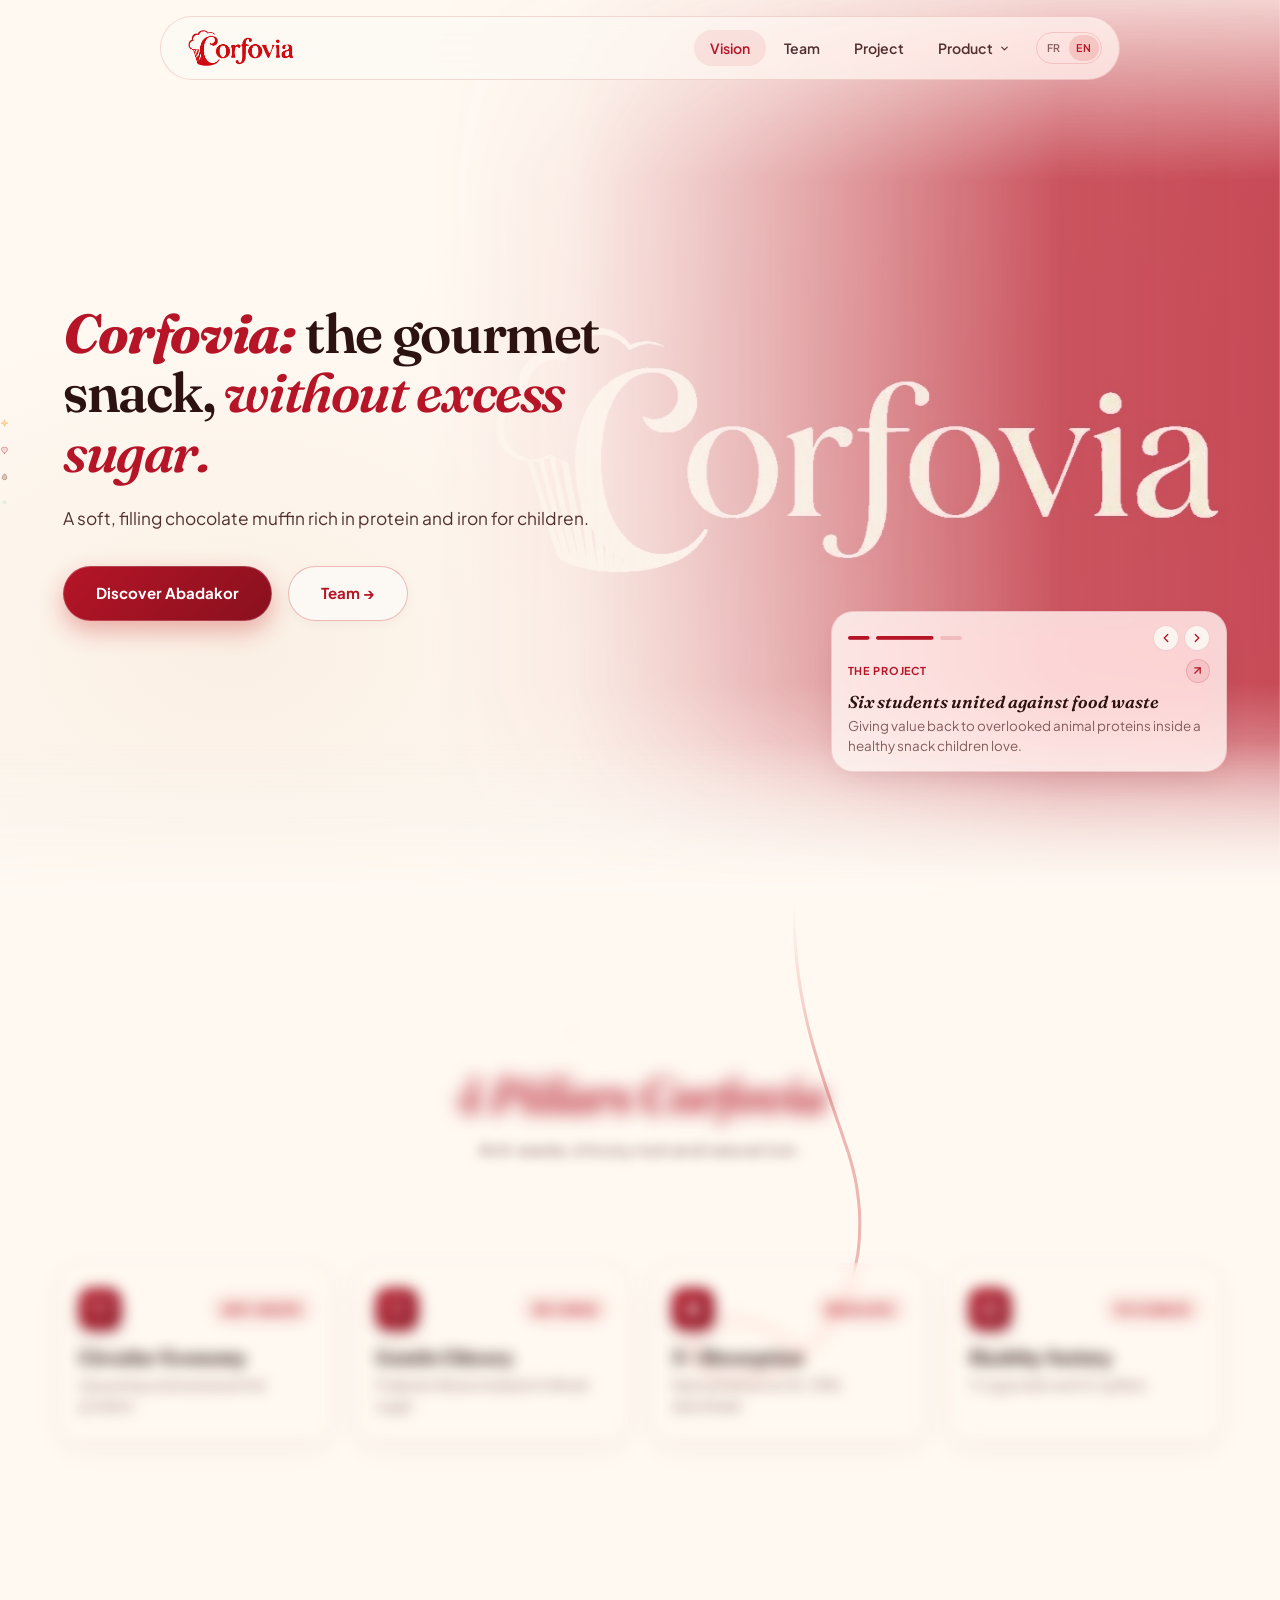
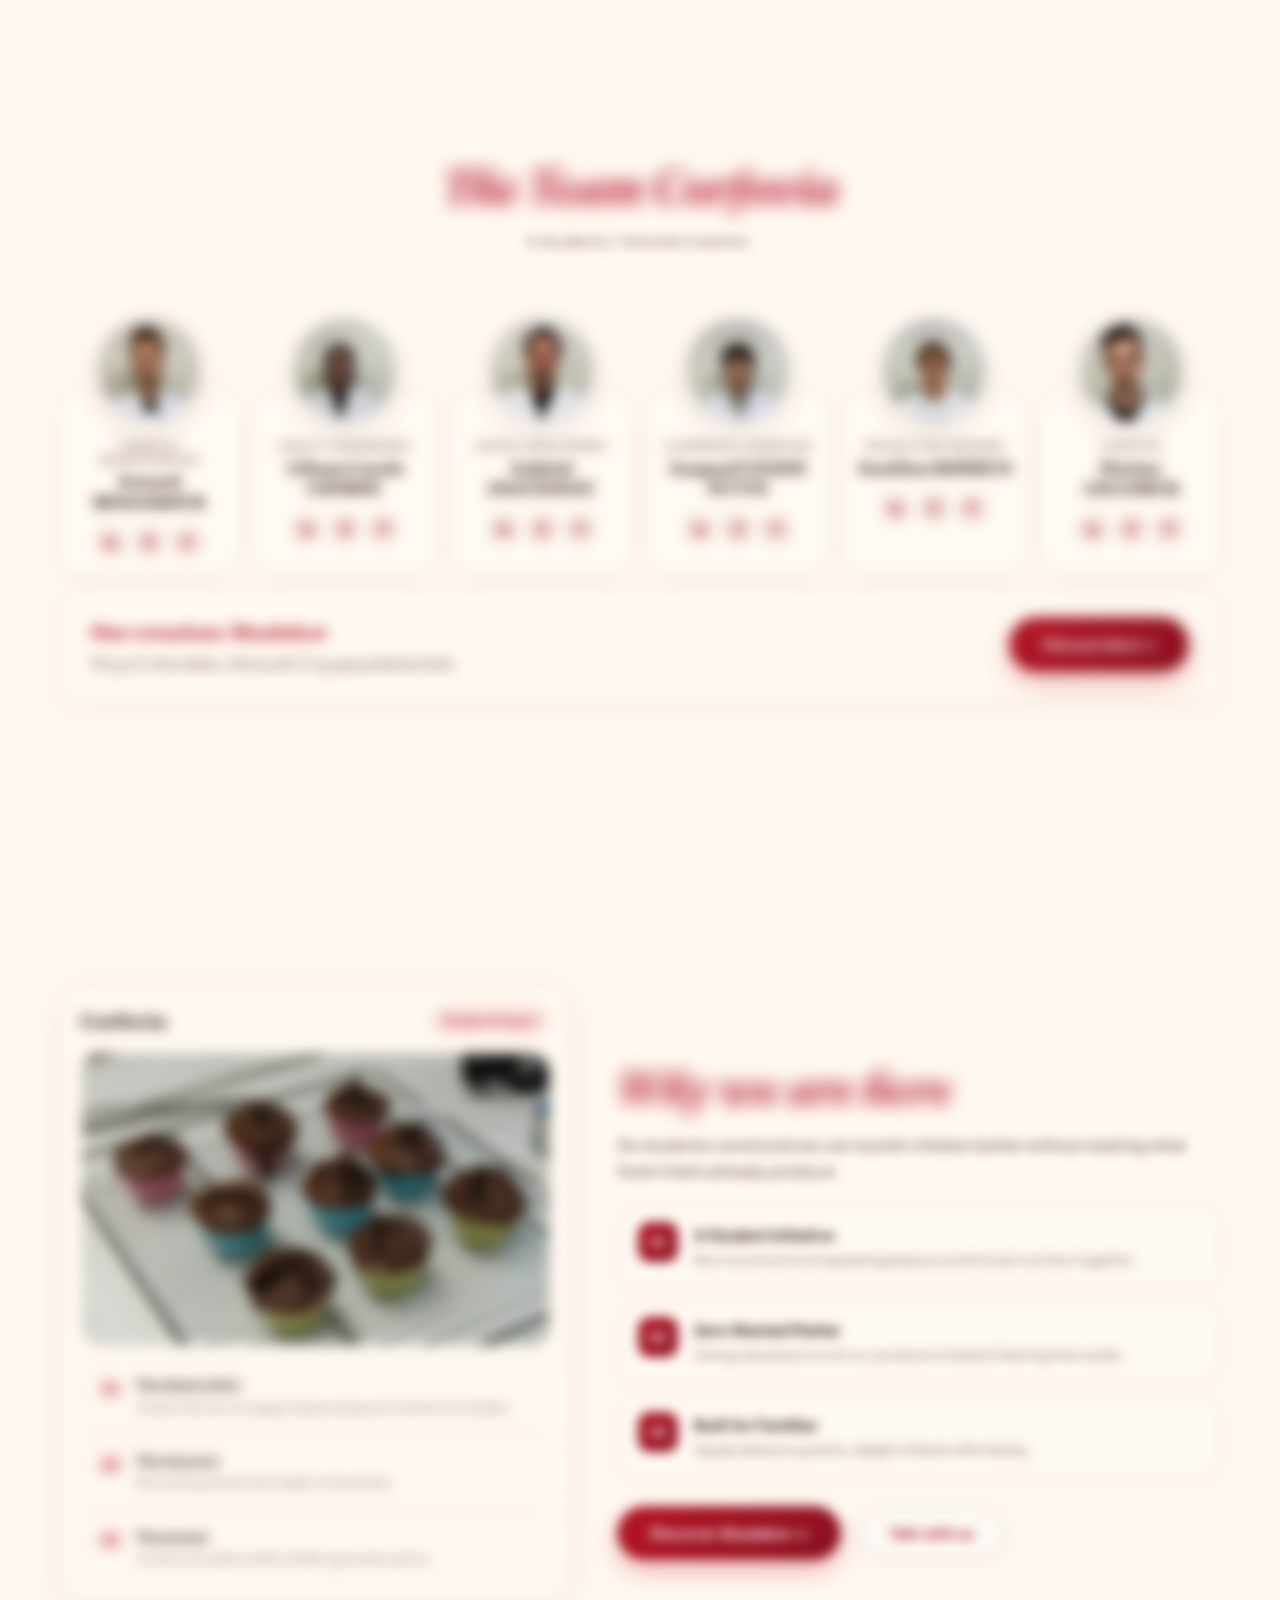
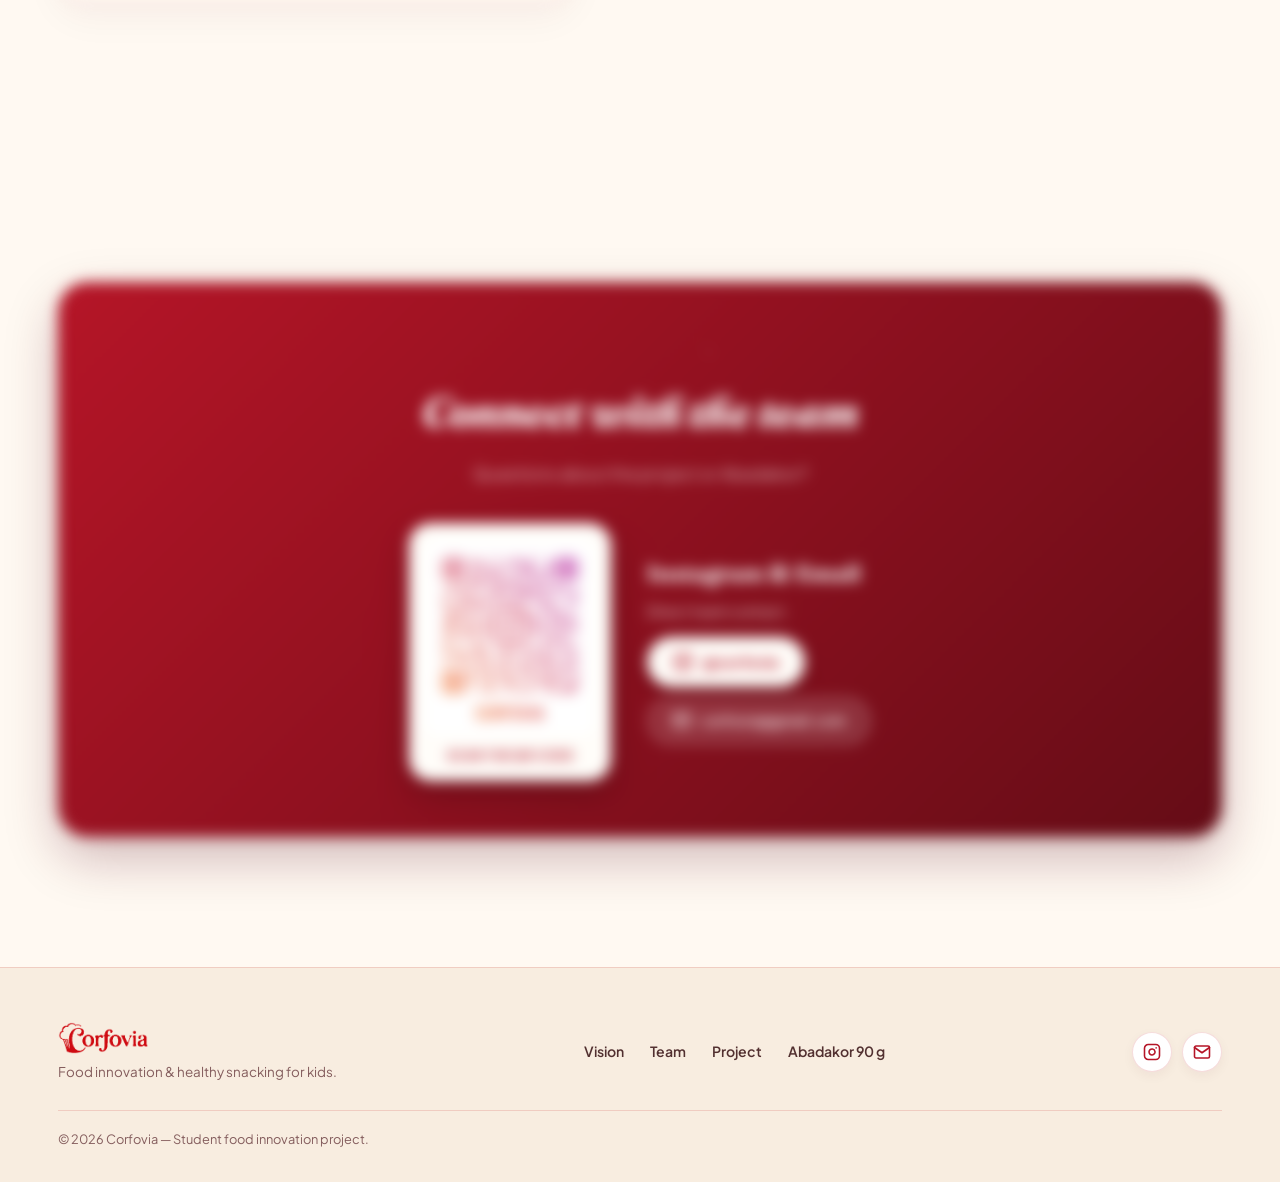
==== commit c5c1c4c9: "refactor: update product styles, split screen components, and mobile navigation" ====
--- a/index.html
+++ b/index.html
@@ -78,11 +78,16 @@
         <img class="nav-brand-logo" src="/images/logo-horizontal-corfovia.png" alt="Corfovia">
       </a>
 
-      <!-- Indicateur dynamique de position sur mobile -->
-      <div class="nav-current-badge">
+      <!-- Indicateur dynamique de position / Menu mobile dropdown -->
+      <button type="button" class="nav-current-badge" id="navMobileTrigger" aria-expanded="false"
+        aria-label="Menu de navigation">
         <span class="nav-current-dot"></span>
         <span class="nav-current-label">La Vision</span>
-      </div>
+        <svg class="nav-mobile-chevron" width="12" height="12" viewBox="0 0 24 24" fill="none" stroke="currentColor"
+          stroke-width="2.5" stroke-linecap="round" stroke-linejoin="round" aria-hidden="true">
+          <polyline points="6 9 12 15 18 9"></polyline>
+        </svg>
+      </button>
 
       <ul class="nav-links">
         <li><a href="#vision" class="nav-link active" data-section="vision" data-i18n="nav.vision">La Vision</a></li>
@@ -852,84 +857,51 @@
 
     </main>
 
-    <!-- FOOTER RAFFINÉ -->
+    <!-- FOOTER ÉPURÉ -->
     <footer class="footer-glorious">
       <div class="container">
-
-        <div class="footer-glorious-grid">
-
-          <!-- Brand Info -->
+        <div class="footer-main-row">
           <div class="footer-brand-col">
             <a href="/" class="nav-brand" aria-label="Corfovia Accueil">
-              <img class="nav-brand-logo" src="/images/logo-horizontal-corfovia.png" alt="Corfovia"
-                style="height: 40px;">
+              <img class="nav-brand-logo" src="/images/logo-horizontal-corfovia.png" alt="Corfovia">
             </a>
-            <p class="footer-brand-baseline">
-              <span data-i18n="footer.baseline">Innovation alimentaire & goûter sain pour enfants.</span>
+            <p class="footer-brand-baseline" data-i18n="footer.baseline">
+              Innovation alimentaire & goûter sain pour enfants.
             </p>
-            <a href="https://www.instagram.com/corfovia" target="_blank" rel="noopener" class="btn-clay-instagram"
-              style="padding: 10px 20px; font-size: 0.84rem;">
-              <svg width="16" height="16" viewBox="0 0 24 24" fill="none" stroke="currentColor" stroke-width="2.2">
+          </div>
+
+          <nav class="footer-nav-links" aria-label="Liens du pied de page">
+            <a href="#vision" data-i18n="nav.vision">La Vision</a>
+            <a href="#creation" data-i18n="nav.innovation">Notre Équipe</a>
+            <a href="#routine" data-i18n="nav.science">Le Projet</a>
+            <a href="/products/abadakor/" data-i18n="footer.link.abadakor">Abadakor 90 g</a>
+          </nav>
+
+          <div class="footer-social-icons">
+            <a href="https://www.instagram.com/corfovia" target="_blank" rel="noopener" class="footer-social-btn"
+              aria-label="Instagram @corfovia">
+              <svg width="18" height="18" viewBox="0 0 24 24" fill="none" stroke="currentColor" stroke-width="2.1"
+                stroke-linecap="round" stroke-linejoin="round" aria-hidden="true">
                 <rect x="2" y="2" width="20" height="20" rx="5" ry="5"></rect>
                 <path d="M16 11.37A4 4 0 1 1 12.63 8 4 4 0 0 1 16 11.37z"></path>
                 <line x1="17.5" y1="6.5" x2="17.51" y2="6.5"></line>
               </svg>
-              <span>@corfovia</span>
             </a>
-            <a href="mailto:corfovia@gmail.com" target="_blank" rel="noopener" class="btn-clay-instagram"
-              style="padding: 10px 20px; font-size: 0.84rem;">
-              <svg width="16" height="16" viewBox="0 0 24 24" fill="none" stroke="currentColor" stroke-width="2.2"
-                stroke-linecap="round" stroke-linejoin="round">
+            <a href="mailto:corfovia@gmail.com" class="footer-social-btn" aria-label="Email corfovia@gmail.com">
+              <svg width="18" height="18" viewBox="0 0 24 24" fill="none" stroke="currentColor" stroke-width="2.1"
+                stroke-linecap="round" stroke-linejoin="round" aria-hidden="true">
                 <path d="M4 4h16c1.1 0 2 .9 2 2v12c0 1.1-.9 2-2 2H4c-1.1 0-2-.9-2-2V6c0-1.1.9-2 2-2z"></path>
                 <polyline points="22,6 12,13 2,6"></polyline>
               </svg>
-              <span>corfovia@gmail.com</span>
             </a>
           </div>
-
-          <!-- Col 1 : Projet -->
-          <div class="footer-col">
-            <h5 data-i18n="footer.col1.title">Maison Corfovia</h5>
-            <ul>
-              <li><a href="#vision" data-i18n="nav.vision">La Vision</a></li>
-              <li><a href="#creation" data-i18n="nav.innovation">Notre Équipe</a></li>
-              <li><a href="#routine" data-i18n="nav.science">Le Projet</a></li>
-              <li><a href="#communaute" data-i18n="footer.link.contact">Nous Contacter</a></li>
-            </ul>
-          </div>
-
-          <!-- Col 2 : Produit -->
-          <div class="footer-col">
-            <h5 data-i18n="footer.col2.title">Produit</h5>
-            <ul>
-              <li><a href="/products/abadakor/" data-i18n="footer.link.abadakor">Le Muffin Abadakor</a></li>
-              <li><a href="/products/abadakor/#recette-details" data-i18n="footer.link.recipe">Composition &
-                  Recette</a></li>
-            </ul>
-          </div>
-
-          <!-- Col 3 : Engagements -->
-          <div class="footer-col">
-            <h5 data-i18n="footer.col3.title">Engagements</h5>
-            <ul>
-              <li><span data-i18n="footer.exigence1">Protéines Animales Valorisées</span></li>
-              <li><span data-i18n="footer.exigence2">Démarche Anti-Gaspillage</span></li>
-              <li><span data-i18n="footer.exigence3">Savoir-Faire Pâtissier</span></li>
-              <li><span data-i18n="footer.exigence4">Projet Étudiant</span></li>
-            </ul>
-          </div>
-
         </div>
 
         <div class="footer-bottom-bar">
           <div class="footer-bottom-copy" data-i18n="footer.copy">
-            © 2026 Corfovia. Tous droits réservés. Projet d'innovation alimentaire & anti-gaspillage.
-          </div>
-          <div class="footer-bottom-mention" data-i18n="footer.mention">
-            Projet étudiant d’innovation alimentaire.
+            © 2026 Corfovia — Projet étudiant d’innovation alimentaire.
           </div>
         </div>
-
       </div>
     </footer>
 
--- a/css/style.css
+++ b/css/style.css
@@ -316,7 +316,7 @@
 }
 
 .site-nav.is-scrolled .nav-inner {
-  max-width: 860px;
+  max-width: 700px;
   height: 54px;
   padding: 0 15px 0 22px;
   background: rgba(252, 249, 245, 0.74);
@@ -654,20 +654,34 @@
   transform: translateX(2px);
 }
 
-/* Indicateur dynamique de position (badge de section) */
+/* Indicateur dynamique de position / Bouton menu mobile dropdown */
 .nav-current-badge {
   display: none;
+  appearance: none;
+  font-family: inherit;
   align-items: center;
   gap: 7px;
-  padding: 5px 13px;
+  padding: 6px 12px 6px 13px;
   background: var(--accent-soft);
   border: 1px solid var(--accent-border);
   border-radius: var(--radius-pill);
   font-size: 0.78rem;
   font-weight: 700;
   color: var(--accent);
-  pointer-events: none;
+  pointer-events: auto;
+  cursor: pointer;
   white-space: nowrap;
+  transition: background 0.2s ease, border-color 0.2s ease, transform 0.14s ease;
+}
+
+.nav-current-badge:hover,
+.site-nav.is-mobile-open .nav-current-badge {
+  background: var(--accent-soft-hover);
+  border-color: var(--accent-border-strong);
+}
+
+.nav-current-badge:active {
+  transform: scale(0.96);
 }
 
 .nav-current-dot {
@@ -682,6 +696,17 @@
 .nav-current-label {
   line-height: 1;
   transition: opacity 0.2s ease, transform 0.2s ease;
+}
+
+.nav-mobile-chevron {
+  width: 12px;
+  height: 12px;
+  flex-shrink: 0;
+  transition: transform 0.28s cubic-bezier(0.16, 1, 0.3, 1);
+}
+
+.site-nav.is-mobile-open .nav-mobile-chevron {
+  transform: rotate(180deg);
 }
 
 /* ==========================================================================
@@ -1674,11 +1699,6 @@
   height: 100%;
   object-fit: cover;
   display: block;
-  transition: transform 0.6s cubic-bezier(0.16, 1, 0.3, 1);
-}
-
-.project-story-card:hover .project-photo-frame img {
-  transform: scale(1.03);
 }
 
 .project-milestones {
@@ -1989,85 +2009,110 @@
 }
 
 /* ==========================================================================
-   FOOTER RAFFINÉ & HOMOGÈNE
+   FOOTER ÉPURÉ & HOMOGÈNE
    ========================================================================== */
 .footer-glorious {
-  padding: 90px 0 44px 0;
-  border-top: none;
+  padding: 54px 0 32px 0;
+  border-top: 1px solid var(--accent-border);
   background: var(--bg-cream-tint);
   width: 100%;
 }
 
-.footer-glorious-grid {
-  display: grid;
-  grid-template-columns: 1.4fr 1fr 1fr 1fr;
-  gap: 48px;
-  margin-bottom: 44px;
+.footer-main-row {
+  display: flex;
+  align-items: center;
+  justify-content: space-between;
+  gap: 32px;
+  margin-bottom: 28px;
 }
 
 .footer-brand-col {
   display: flex;
   flex-direction: column;
   align-items: flex-start;
-  gap: 16px;
+  gap: 8px;
+}
+
+.footer-brand-col .nav-brand-logo {
+  height: 32px;
 }
 
 .footer-brand-baseline {
-  font-size: 0.9rem;
+  font-size: 0.84rem;
   color: var(--text-muted);
-  line-height: 1.6;
-  max-width: 310px;
-}
-
-.footer-col h5 {
-  font-family: var(--font-serif);
-  font-size: 1.05rem;
-  font-weight: 700;
-  color: var(--text-title);
-  margin-bottom: 18px;
-  letter-spacing: -0.01em;
-}
-
-.footer-col ul {
-  list-style: none;
-  display: flex;
-  flex-direction: column;
-  gap: 12px;
-}
-
-.footer-col ul li a,
-.footer-col ul li span {
+  line-height: 1.5;
+  max-width: 290px;
+  margin: 0;
+}
+
+.footer-nav-links {
+  display: flex;
+  align-items: center;
+  flex-wrap: wrap;
+  gap: 8px 26px;
+}
+
+.footer-nav-links a {
   font-size: 0.88rem;
-  color: var(--text-muted);
+  font-weight: 600;
+  color: var(--text-main);
   text-decoration: none;
-  transition: color 0.2s ease, transform 0.2s ease;
-  display: inline-block;
-}
-
-.footer-col ul li a:hover {
-  color: var(--accent);
-  transform: translateX(2px);
+  transition: color 0.2s ease;
+}
+
+.footer-nav-links a:hover {
+  color: var(--accent);
+}
+
+.footer-social-icons {
+  display: flex;
+  align-items: center;
+  gap: 10px;
+  flex-shrink: 0;
+}
+
+.footer-social-btn {
+  width: 40px;
+  height: 40px;
+  border-radius: 50%;
+  display: inline-flex;
+  align-items: center;
+  justify-content: center;
+  background: var(--bg-surface);
+  border: 1px solid var(--accent-border);
+  color: var(--accent);
+  text-decoration: none;
+  box-shadow: 0 4px 12px rgba(84, 12, 31, 0.05);
+  transition: transform 0.22s cubic-bezier(0.22, 1, 0.36, 1),
+    background 0.2s ease,
+    color 0.2s ease,
+    border-color 0.2s ease;
+}
+
+.footer-social-btn:hover {
+  background: var(--accent);
+  border-color: var(--accent);
+  color: #ffffff;
+  transform: translateY(-2px);
+}
+
+.footer-social-btn:active {
+  transform: scale(0.94);
 }
 
 .footer-bottom-bar {
   border-top: 1px solid var(--accent-border);
-  padding-top: 24px;
+  padding-top: 18px;
   display: flex;
   align-items: center;
   justify-content: space-between;
   flex-wrap: wrap;
-  gap: 16px;
+  gap: 12px;
 }
 
 .footer-bottom-copy {
-  font-size: 0.82rem;
+  font-size: 0.8rem;
   color: var(--text-muted);
-}
-
-.footer-bottom-mention {
-  font-size: 0.82rem;
-  color: var(--accent);
-  font-weight: 600;
 }
 
 /* ==========================================================================
--- a/css/responsive.css
+++ b/css/responsive.css
@@ -29,17 +29,22 @@
     position: relative;
     min-width: 0;
     max-width: 560px;
-    justify-self: start;
+    justify-self: stretch;
     display: grid;
-    gap: 12px;
+    gap: 0;
+    background: rgba(252, 249, 245, 0.92);
+    border: 1px solid rgba(181, 21, 39, 0.14);
+    border-radius: 24px;
+    overflow: hidden;
+    box-shadow: 0 18px 40px -14px rgba(84, 12, 31, 0.16);
   }
 
   .hero-news-stage {
     position: relative;
     inset: auto;
     width: 100%;
-    aspect-ratio: 16 / 9;
-    border-radius: 22px;
+    aspect-ratio: 16 / 10;
+    border-radius: 0;
     -webkit-mask-image: none;
     mask-image: none;
     animation: none;
@@ -47,24 +52,46 @@
 
   .hero-news-stage::before {
     background: linear-gradient(180deg,
-        rgba(250, 245, 239, 0.14) 0%,
-        rgba(250, 245, 239, 0) 35%,
-        rgba(250, 245, 239, 0.55) 100%);
+        rgba(45, 20, 8, 0.04) 0%,
+        rgba(45, 20, 8, 0) 65%,
+        rgba(45, 20, 8, 0.14) 100%);
   }
 
   .hero-news-slide-img.is-active {
     opacity: 1;
   }
 
+  .hero-news-dock {
+    border: none;
+    border-radius: 0;
+    box-shadow: none;
+    background: transparent;
+    backdrop-filter: none;
+    -webkit-backdrop-filter: none;
+    padding: 14px 16px 16px;
+  }
+
   .pillars-deck-grid {
     grid-template-columns: repeat(2, 1fr);
-    gap: 18px;
+    gap: 16px;
   }
 
   .team-members-grid {
     grid-template-columns: repeat(3, 1fr);
-    gap: 18px 16px;
+    gap: 60px 16px;
+    margin-top: 28px;
     margin-bottom: 36px;
+  }
+
+  .team-member-card {
+    margin-top: 44px;
+    padding: 54px 12px 16px;
+  }
+
+  .team-member-avatar-wrap {
+    top: -54px;
+    width: 96px;
+    height: 96px;
   }
 
   .recipe-ingredients-grid {
@@ -111,30 +138,25 @@
     min-height: auto;
     display: flex;
     align-items: center;
-    padding: 88px 0 64px 0;
+    padding: 92px 0 48px 0;
     box-sizing: border-box;
   }
 
   .hero-grid {
-    gap: 22px;
+    gap: 24px;
   }
 
   .hero-glorious::after {
-    height: 120px;
+    height: 80px;
   }
 
   .hero-news-rail {
     max-width: 100%;
-    gap: 10px;
-  }
-
-  .hero-news-stage {
-    border-radius: 18px;
+    border-radius: 22px;
   }
 
   .hero-news-dock {
-    border-radius: 18px;
-    padding: 12px 14px 13px;
+    padding: 12px 15px 15px;
   }
 
   .site-nav {
@@ -144,7 +166,7 @@
 
   .nav-inner {
     height: 58px;
-    padding: 0 16px;
+    padding: 0 14px 0 16px;
   }
 
   .nav-brand-logo {
@@ -152,21 +174,101 @@
   }
 
   .nav-links {
+    position: fixed;
+    top: 78px;
+    left: 12px;
+    right: 12px;
+    display: flex;
+    flex-direction: column;
+    align-items: stretch;
+    gap: 4px;
+    padding: 12px;
+    background: rgba(252, 249, 245, 0.96);
+    backdrop-filter: blur(24px) saturate(180%);
+    -webkit-backdrop-filter: blur(24px) saturate(180%);
+    border: 1px solid var(--accent-border-strong);
+    border-radius: 22px;
+    box-shadow: 0 22px 48px rgba(84, 12, 31, 0.16), 0 4px 12px rgba(84, 12, 31, 0.06);
+    opacity: 0;
+    visibility: hidden;
+    pointer-events: none;
+    transform: translate3d(0, -10px, 0) scale(0.98);
+    transform-origin: top center;
+    transition: opacity 0.24s cubic-bezier(0.16, 1, 0.3, 1),
+      transform 0.24s cubic-bezier(0.16, 1, 0.3, 1),
+      visibility 0.24s;
+    z-index: 999;
+  }
+
+  .site-nav.is-scrolled .nav-links {
+    top: 66px;
+  }
+
+  .site-nav.is-mobile-open .nav-links {
+    opacity: 1;
+    visibility: visible;
+    pointer-events: auto;
+    transform: translate3d(0, 0, 0) scale(1);
+  }
+
+  .nav-links .nav-link {
+    width: 100%;
+    justify-content: flex-start;
+    padding: 11px 14px;
+    border-radius: 14px;
+    font-size: 0.95rem;
+  }
+
+  .nav-dropdown-wrapper {
+    display: flex;
+    flex-direction: column;
+    align-items: stretch;
+    width: 100%;
+    margin-top: 4px;
+    padding-top: 8px;
+    border-top: 1px solid var(--accent-border);
+  }
+
+  .nav-dropdown-btn {
     display: none;
+  }
+
+  .nav-dropdown-menu {
+    position: static;
+    width: 100%;
+    max-width: none;
+    background: transparent;
+    border: none;
+    box-shadow: none;
+    backdrop-filter: none;
+    -webkit-backdrop-filter: none;
+    padding: 0;
+    opacity: 1;
+    visibility: visible;
+    pointer-events: auto;
+    transform: none;
+  }
+
+  .nav-dropdown-item {
+    background: rgba(181, 21, 39, 0.05);
+    border: 1px solid var(--accent-border);
+    padding: 10px 12px;
+  }
+
+  .lang-switcher-wrapper {
+    display: flex;
+    justify-content: flex-end;
+    padding-top: 8px;
+    margin-top: 4px;
+    border-top: 1px solid var(--accent-border);
+  }
+
+  .lang-switcher {
+    margin-left: 0;
   }
 
   .nav-current-badge {
     display: inline-flex;
-  }
-
-  .nav-dropdown-menu {
-    position: fixed;
-    top: 75px;
-    left: 16px;
-    right: 16px;
-    width: auto;
-    max-width: none;
-    transform-origin: top center;
   }
 
   .site-nav.is-scrolled {
@@ -200,13 +302,43 @@
   }
 
   .pillars-deck-grid {
-    grid-template-columns: 1fr;
-    gap: 16px;
+    grid-template-columns: repeat(2, 1fr);
+    gap: 12px;
+  }
+
+  .pillar-deck-card {
+    padding: 16px 14px;
+    border-radius: 18px;
+  }
+
+  .pillar-deck-card h4 {
+    font-size: 1rem;
+  }
+
+  .pillar-deck-card p {
+    font-size: 0.8rem;
   }
 
   .team-members-grid {
     grid-template-columns: repeat(2, 1fr);
-    gap: 16px 14px;
+    gap: 50px 12px;
+    margin-top: 22px;
+  }
+
+  .team-member-card {
+    margin-top: 38px;
+    padding: 46px 10px 14px;
+    border-radius: 18px;
+  }
+
+  .team-member-avatar-wrap {
+    top: -42px;
+    width: 82px;
+    height: 82px;
+  }
+
+  .team-member-name {
+    font-size: 0.94rem;
   }
 
   .social-cta-buttons {
@@ -227,29 +359,29 @@
   }
 
   .subscribe-card-glorious {
-    padding: 40px 20px;
+    padding: 36px 20px;
+    border-radius: 26px;
   }
 
   .section-pillars-deck {
-    padding: 90px 0 100px 0;
+    padding: 64px 0 72px 0;
   }
 
   .section-feature-products {
-    padding: 100px 0;
+    padding: 72px 0;
   }
 
   .section-routine {
-    padding: 100px 0;
+    padding: 72px 0;
   }
 
   .section-subscribe-banner {
-    padding: 100px 0 90px 0;
+    padding: 68px 0 64px 0;
   }
 
   .footer-glorious {
-    padding: 70px 0 35px 0;
-  }
-
+    padding: 40px 0 26px 0;
+  }
 
   .subscribe-card-glorious h3 {
     font-size: 1.85rem;
@@ -257,7 +389,7 @@
 
   .social-join-grid {
     flex-direction: column;
-    gap: 24px;
+    gap: 20px;
   }
 
   .social-cta-box {
@@ -265,19 +397,21 @@
     text-align: center;
   }
 
-  .footer-glorious-grid {
-    grid-template-columns: 1fr 1fr;
-    gap: 32px;
-  }
-
-  .footer-brand-col {
-    grid-column: span 2;
+  .footer-main-row {
+    flex-direction: column;
+    align-items: flex-start;
+    gap: 20px;
+    margin-bottom: 22px;
+  }
+
+  .footer-nav-links {
+    gap: 10px 18px;
   }
 
   .footer-bottom-bar {
     flex-direction: column;
     align-items: flex-start;
-    gap: 10px;
+    gap: 8px;
   }
 
   .perspective-pills-row {
@@ -376,15 +510,6 @@
     width: 140px;
   }
 
-  .footer-glorious-grid {
-    grid-template-columns: 1fr;
-    gap: 28px;
-  }
-
-  .footer-brand-col {
-    grid-column: span 1;
-  }
-
   .error-404-section {
     padding: 115px 0 60px 0;
   }
@@ -411,6 +536,7 @@
   }
 
   .team-members-grid {
-    grid-template-columns: 1fr;
+    grid-template-columns: repeat(2, 1fr);
+    gap: 44px 10px;
   }
 }
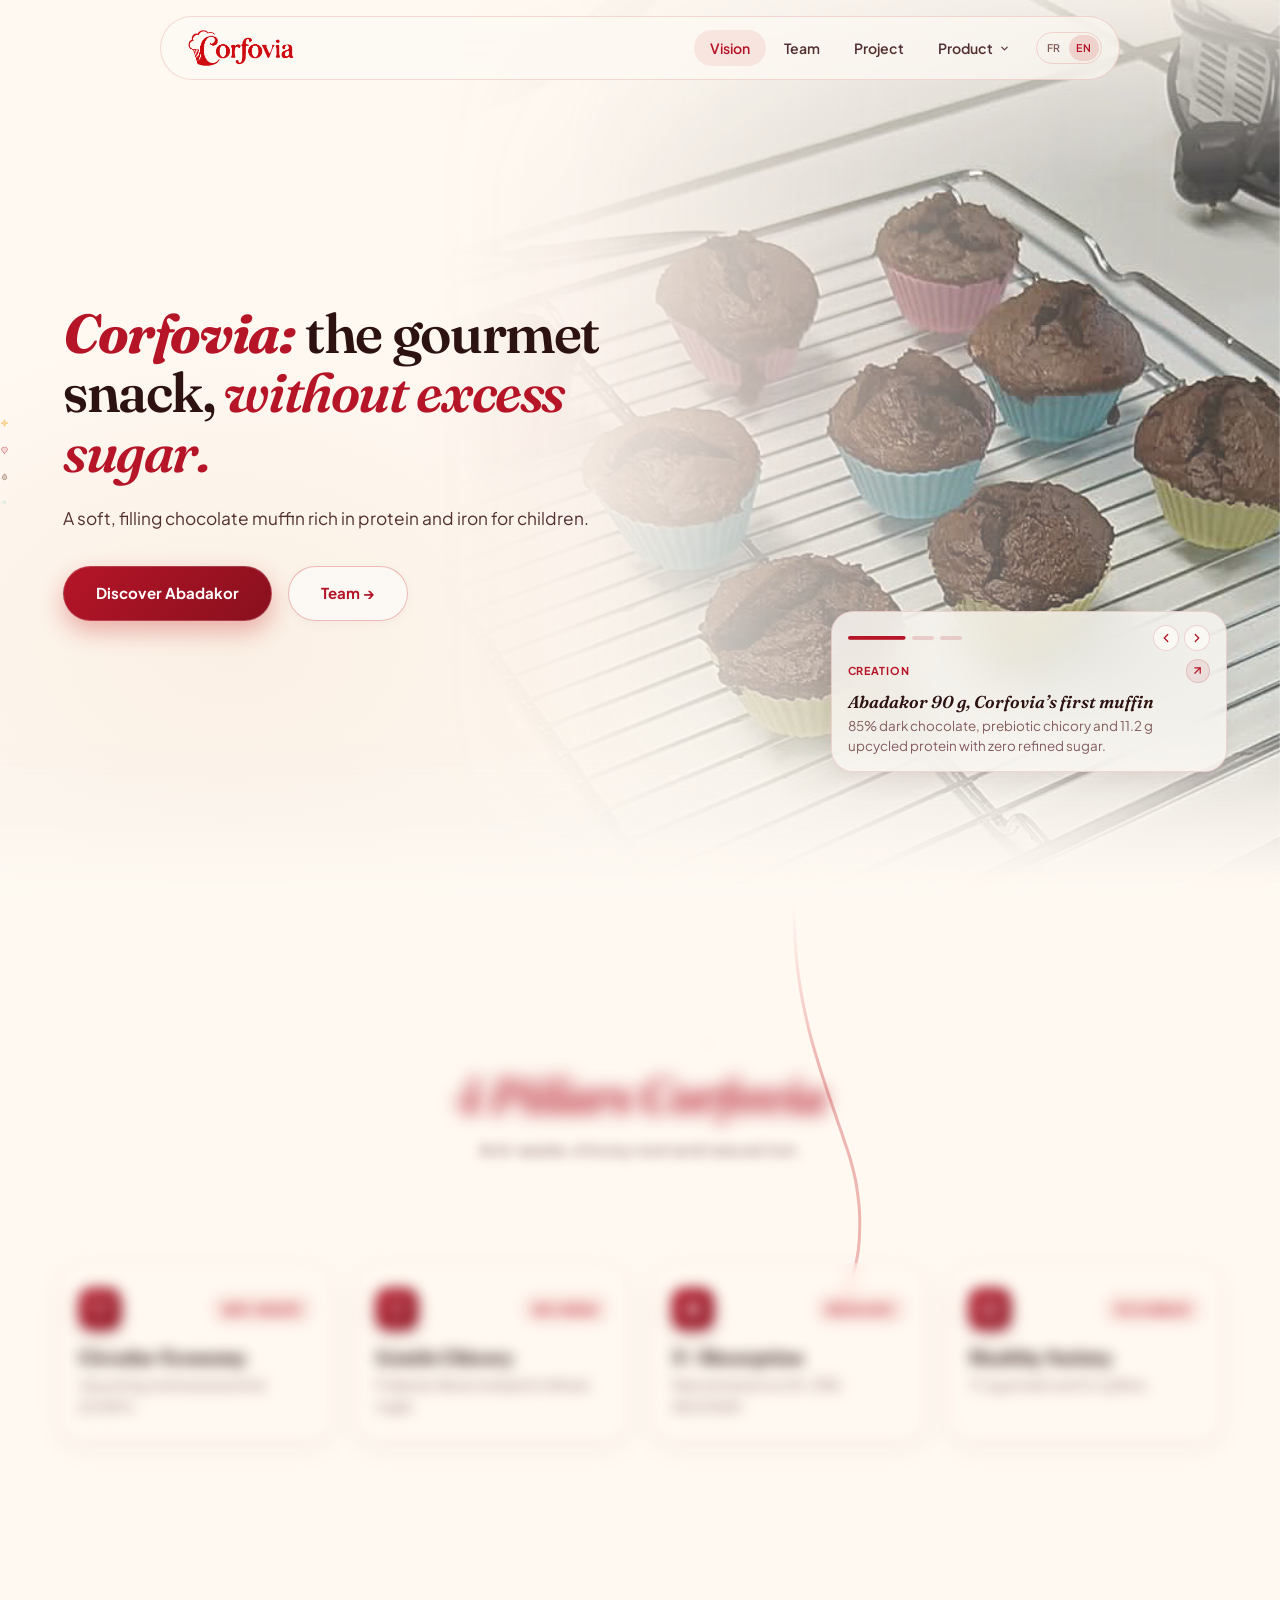
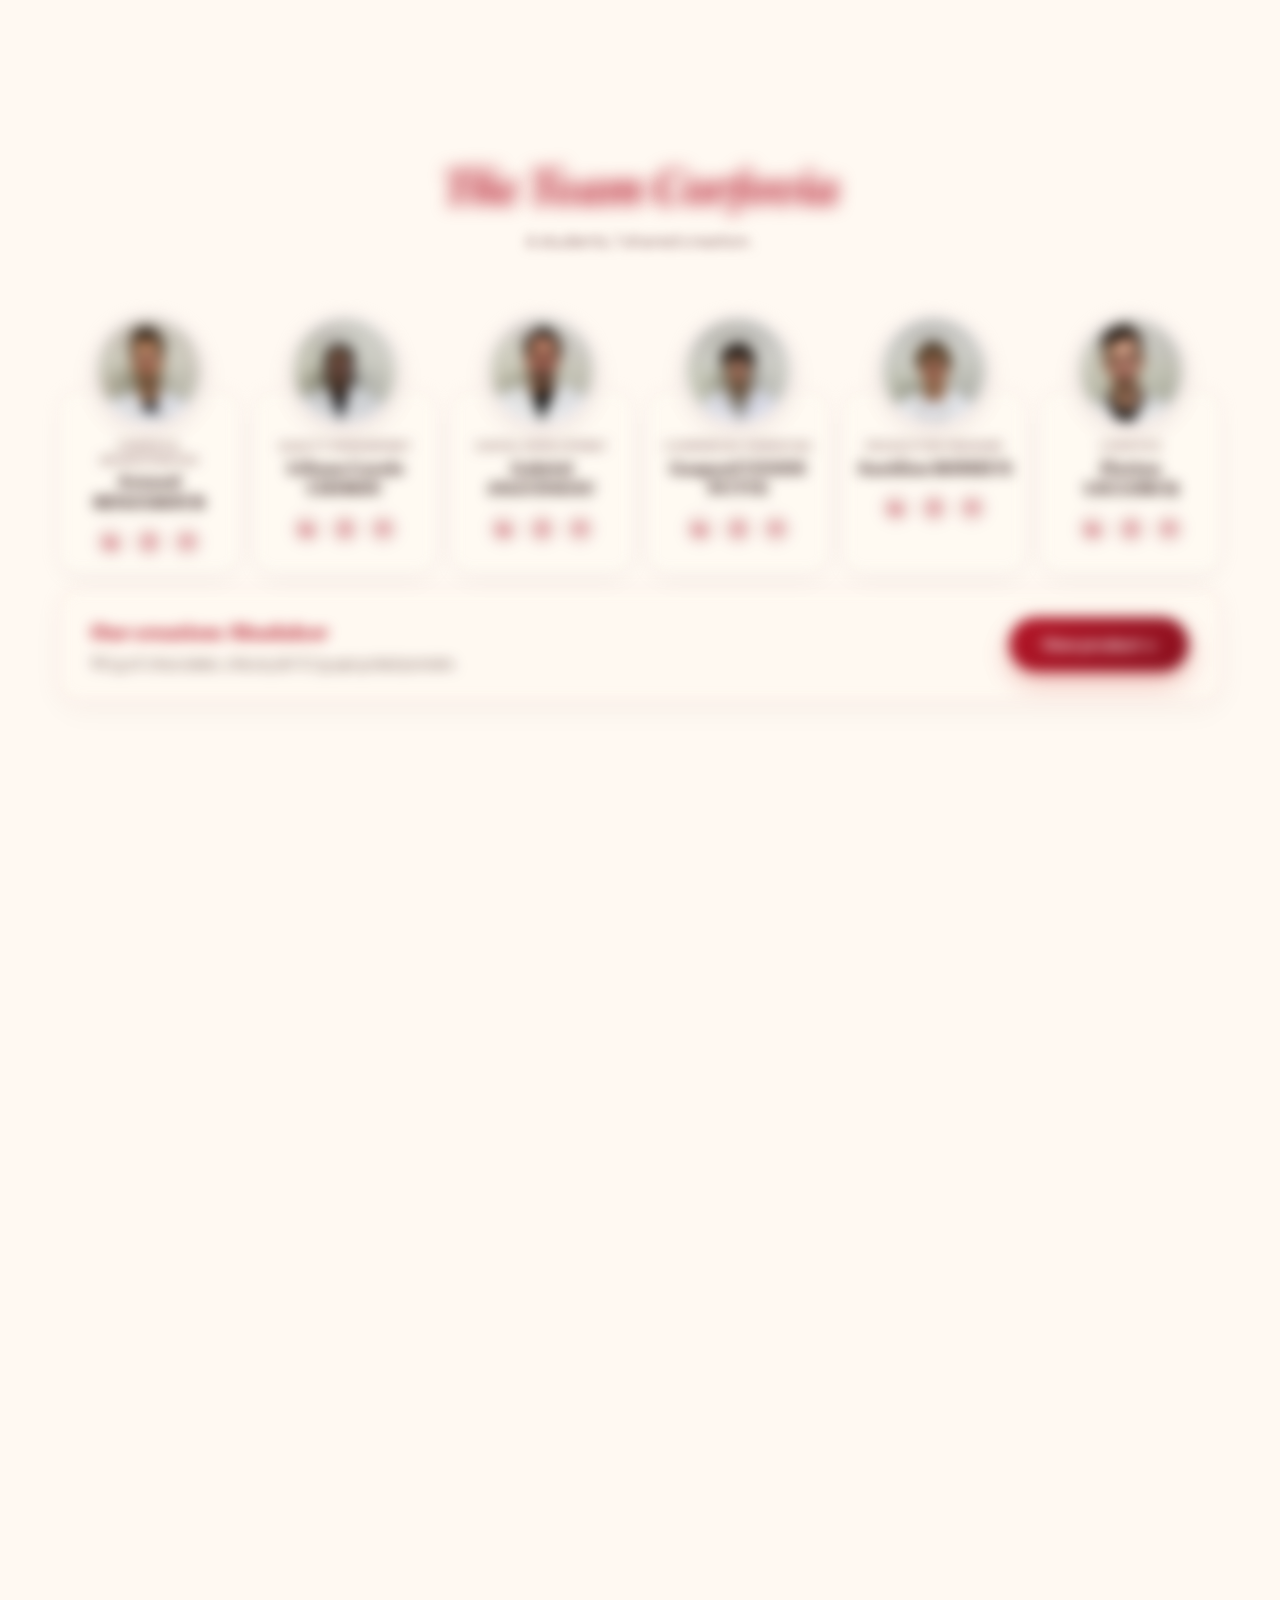
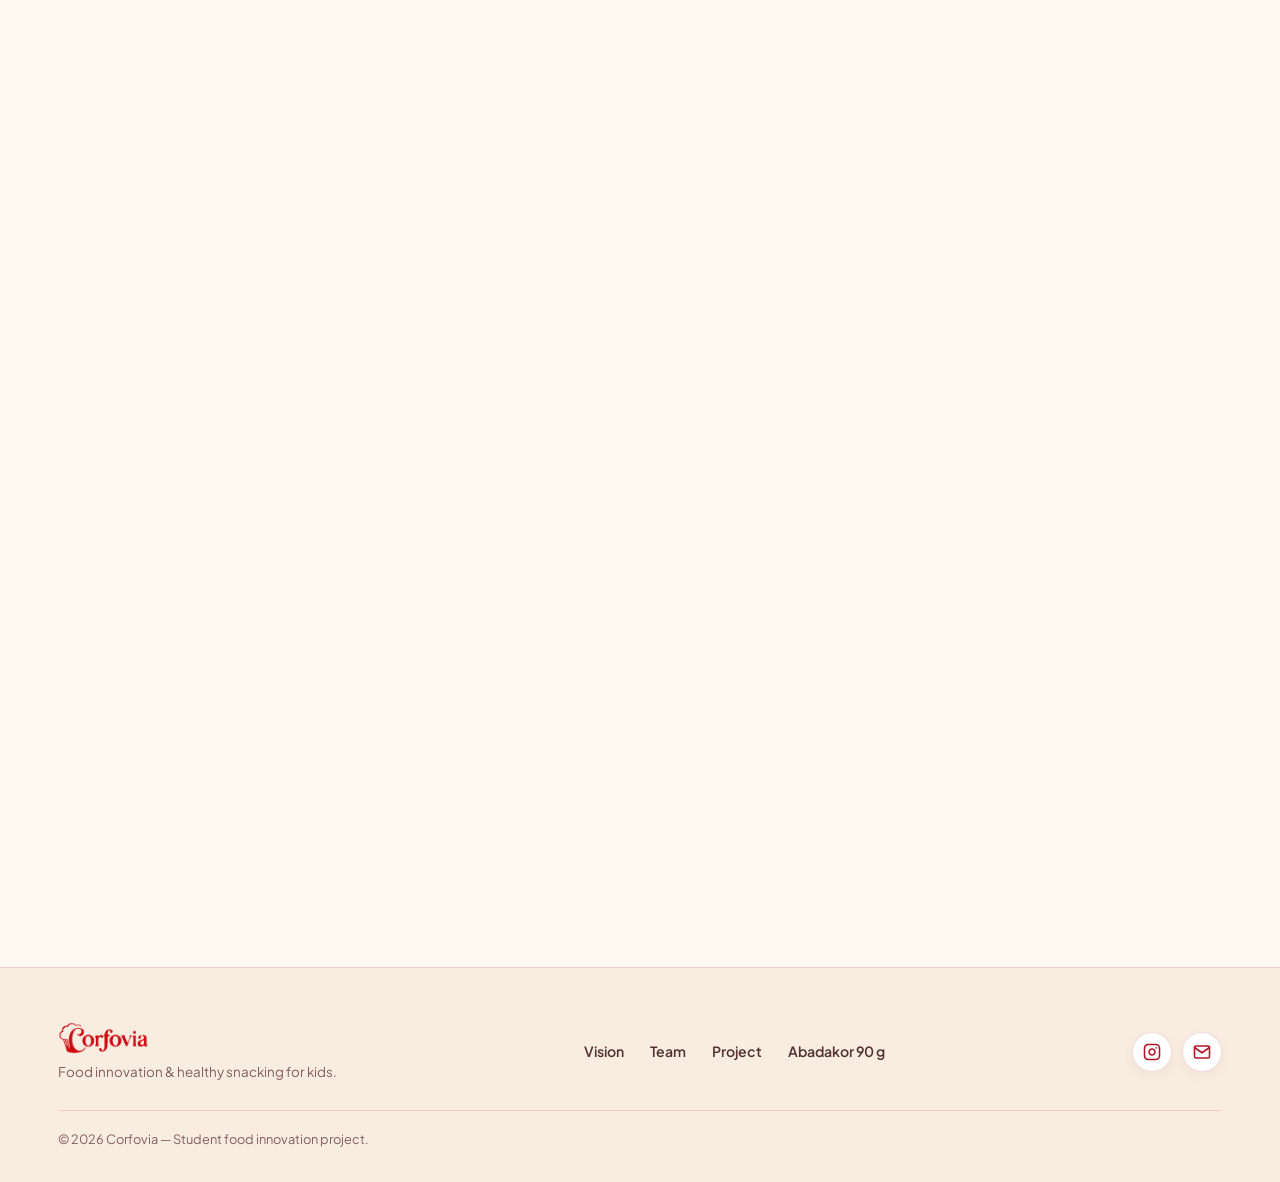
==== commit c313b81f: "refactor: reorganize project assets into brand and icon directories and update references" ====
--- a/index.html
+++ b/index.html
@@ -35,7 +35,7 @@
   <meta property="og:description"
     content="Revaloriser des protéines animales non valorisées à haute densité nutritionnelle grâce au savoir-faire pâtissier.">
   <meta property="og:url" content="https://corfovia.com/">
-  <meta property="og:image" content="https://corfovia.com/images/corfovia-meta.png">
+  <meta property="og:image" content="https://corfovia.com/images/brand/corfovia-meta.png">
   <meta property="og:image:alt" content="Corfovia — Innovation Pâtissière & Anti-Gaspillage">
   <meta property="og:image:width" content="1024">
   <meta property="og:image:type" content="image/png">
@@ -48,7 +48,7 @@
   <meta name="twitter:title" content="Corfovia — Notre Vision & Notre Équipe">
   <meta name="twitter:description"
     content="Découvrez le projet Corfovia : valorisation de protéines animales non valorisées et gourmandise pâtissière.">
-  <meta name="twitter:image" content="https://corfovia.com/images/corfovia-meta.png">
+  <meta name="twitter:image" content="https://corfovia.com/images/brand/corfovia-meta.png">
   <meta name="twitter:image:alt" content="Corfovia">
 
   <!-- Préconnexions & Optimisations Réseau -->
@@ -62,10 +62,10 @@
   <!-- Feuilles de Style -->
   <link rel="stylesheet" href="css/style.css">
   <link rel="stylesheet" href="css/responsive.css">
-  <link rel="icon" type="image/png" sizes="32x32" href="/images/favicon-32x32.png?v=2">
-  <link rel="icon" type="image/png" sizes="16x16" href="/images/favicon-16x16.png?v=2">
-  <link rel="icon" type="image/png" sizes="48x48" href="/images/favicon-48x48.png?v=2">
-  <link rel="apple-touch-icon" sizes="180x180" href="/images/apple-touch-icon.png?v=2">
+  <link rel="icon" type="image/png" sizes="32x32" href="/images/icons/favicon-32x32.png?v=2">
+  <link rel="icon" type="image/png" sizes="16x16" href="/images/icons/favicon-16x16.png?v=2">
+  <link rel="icon" type="image/png" sizes="48x48" href="/images/icons/favicon-48x48.png?v=2">
+  <link rel="apple-touch-icon" sizes="180x180" href="/images/icons/apple-touch-icon.png?v=2">
   <link rel="shortcut icon" href="/favicon.ico?v=2">
 </head>
 
@@ -75,7 +75,7 @@
   <header class="site-nav">
     <div class="nav-inner">
       <a href="/" class="nav-brand" aria-label="Corfovia Accueil">
-        <img class="nav-brand-logo" src="/images/logo-horizontal-corfovia.png" alt="Corfovia">
+        <img class="nav-brand-logo" src="/images/brand/logo-horizontal-corfovia.png" alt="Corfovia">
       </a>
 
       <!-- Indicateur dynamique de position / Menu mobile dropdown -->
@@ -109,7 +109,7 @@
             <div class="nav-dropdown-items">
               <a href="/products/abadakor/" class="nav-dropdown-item" role="menuitem">
                 <div class="nav-dropdown-icon-wrap">
-                  <img src="/images/logo-horizontal-corfovia.png" alt="Abadakor" class="nav-dropdown-item-thumb">
+                  <img src="/images/brand/logo-horizontal-corfovia.png" alt="Abadakor" class="nav-dropdown-item-thumb">
                 </div>
                 <div class="nav-dropdown-item-info">
                   <div class="nav-dropdown-item-top">
@@ -222,7 +222,7 @@
             <div class="hero-news-rail" id="heroNewsCarousel" aria-roledescription="carousel"
               aria-label="Actualités Corfovia">
               <div class="hero-news-stage" id="heroNewsStage" aria-hidden="true">
-                <img class="hero-news-slide-img is-active" src="/images/hero-muffins.jpg"
+                <img class="hero-news-slide-img is-active" src="/products/abadakor/images/hero-muffins.jpg"
                   alt="Abadakor 90 g, le premier muffin Corfovia" style="object-position: 50% 58%;" />
               </div>
 
@@ -715,7 +715,7 @@
               </div>
 
               <div class="project-photo-frame">
-                <img src="/images/hero-muffins.jpg" alt="Muffins Abadakor fraîchement cuits sur grille" decoding="async">
+                <img src="/products/abadakor/images/hero-muffins.jpg" alt="Muffins Abadakor fraîchement cuits sur grille" decoding="async">
               </div>
 
               <div class="project-milestones">
@@ -817,7 +817,7 @@
 
               <!-- QR Code Card -->
               <div class="instagram-qr-card">
-                <img class="instagram-qr-img" src="/images/instagram-qr-corfovia.png" alt="QR Code Instagram @corfovia">
+                <img class="instagram-qr-img" src="/images/brand/instagram-qr-corfovia.png" alt="QR Code Instagram @corfovia">
                 <span class="instagram-qr-hint" data-i18n="comm.qr">Scannez le QR Code</span>
               </div>
 
@@ -863,7 +863,7 @@
         <div class="footer-main-row">
           <div class="footer-brand-col">
             <a href="/" class="nav-brand" aria-label="Corfovia Accueil">
-              <img class="nav-brand-logo" src="/images/logo-horizontal-corfovia.png" alt="Corfovia">
+              <img class="nav-brand-logo" src="/images/brand/logo-horizontal-corfovia.png" alt="Corfovia">
             </a>
             <p class="footer-brand-baseline" data-i18n="footer.baseline">
               Innovation alimentaire & goûter sain pour enfants.
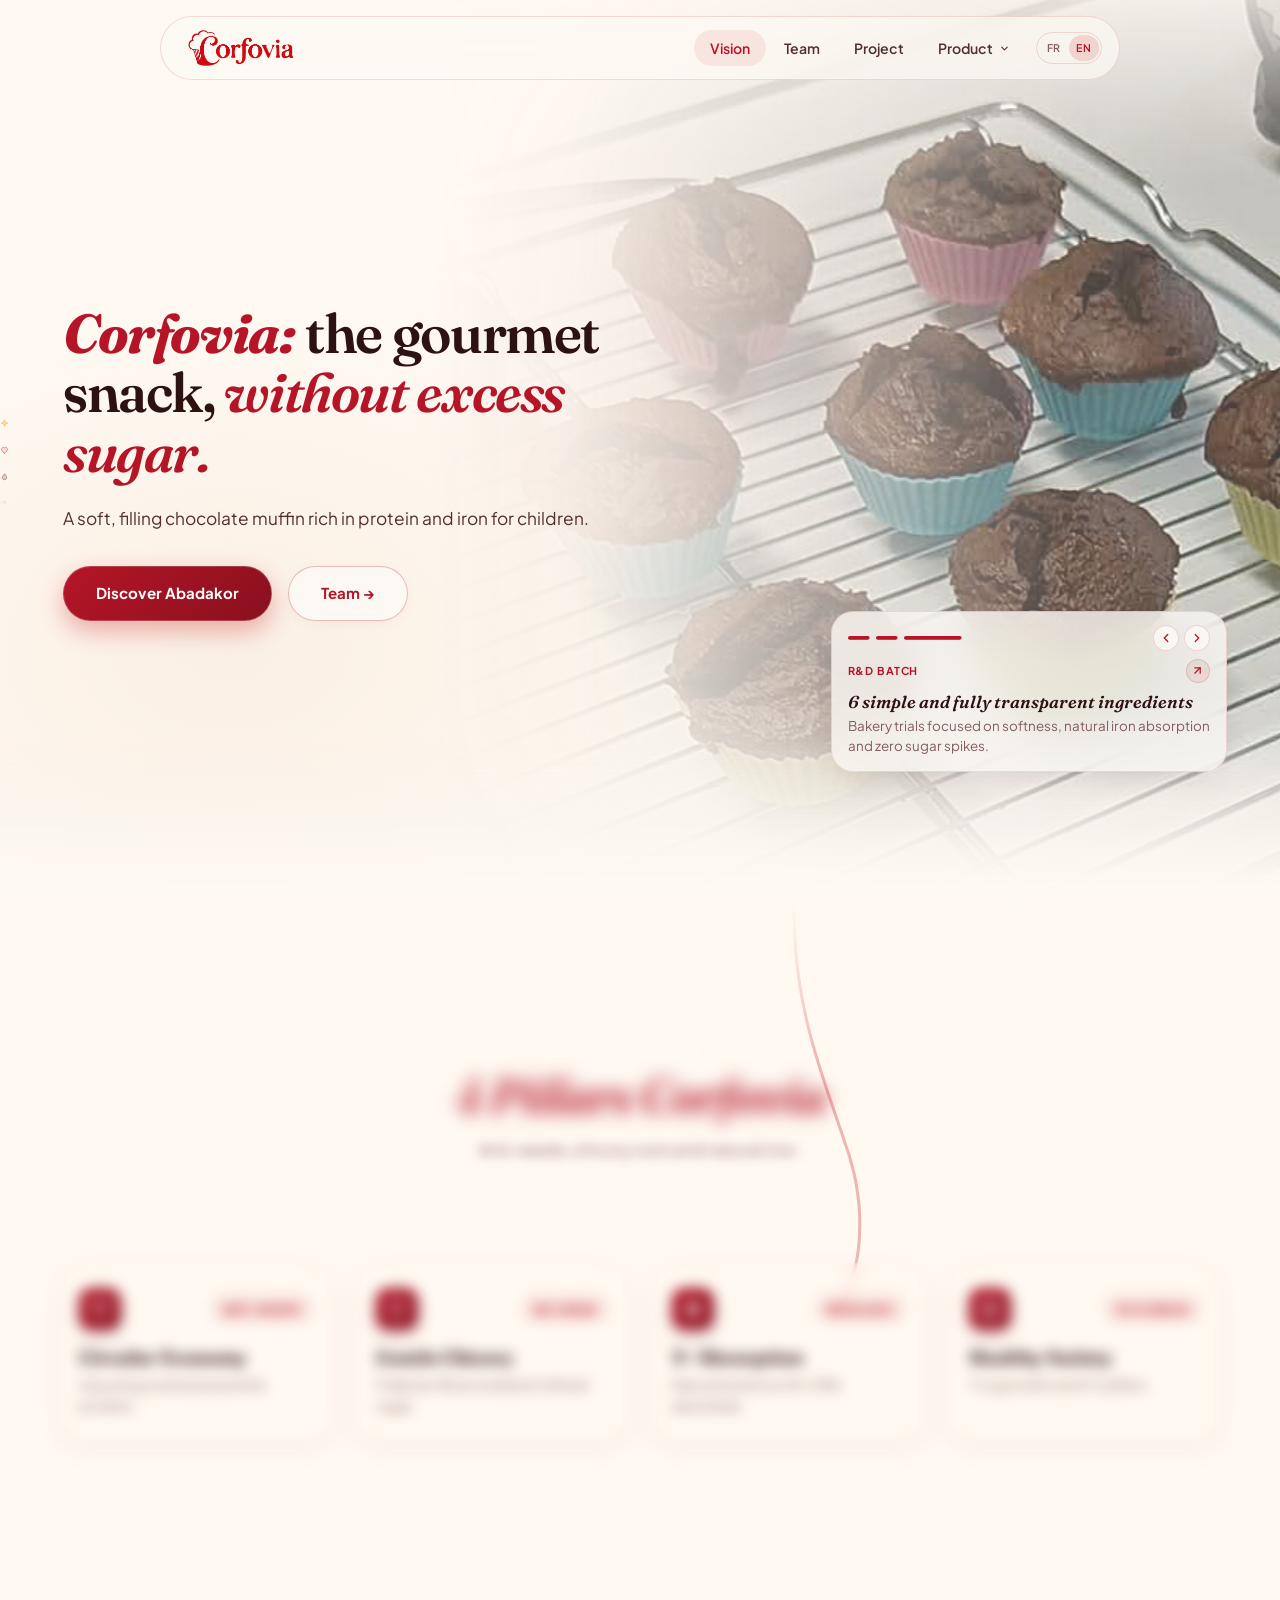
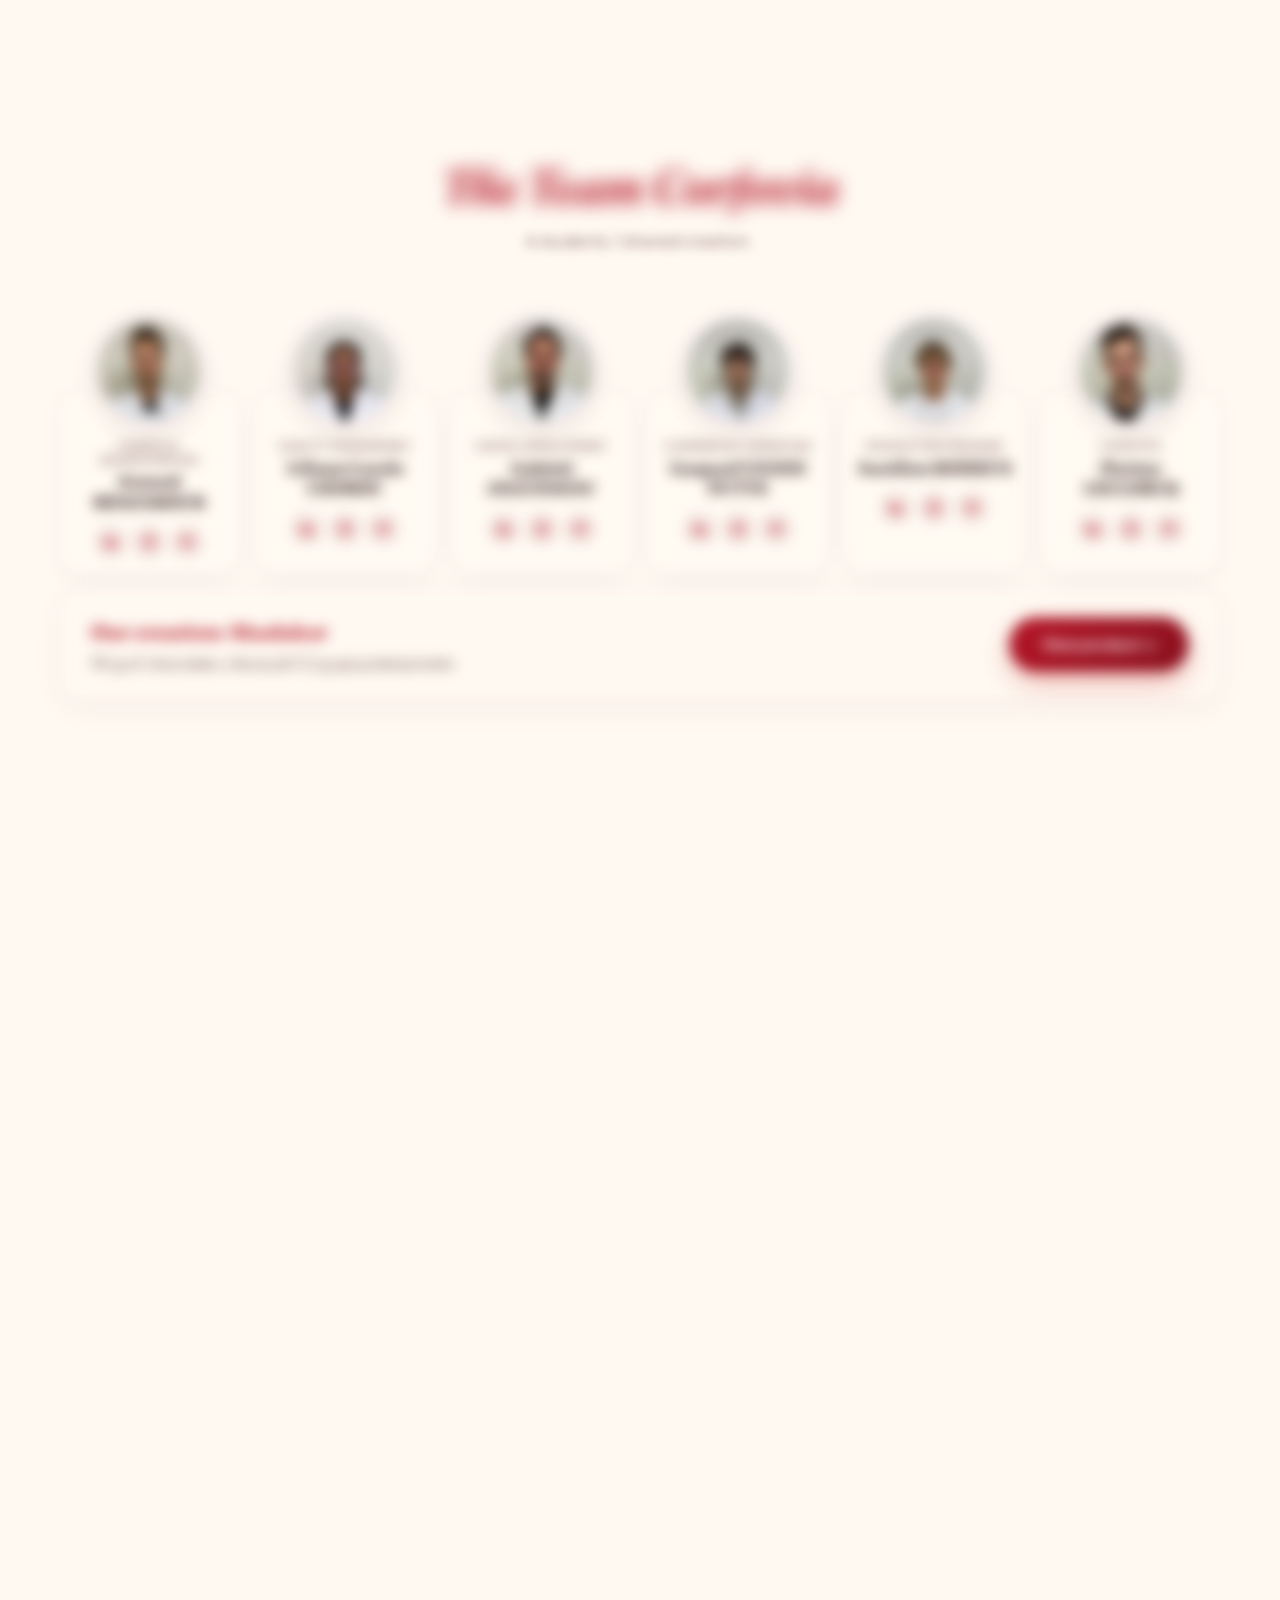
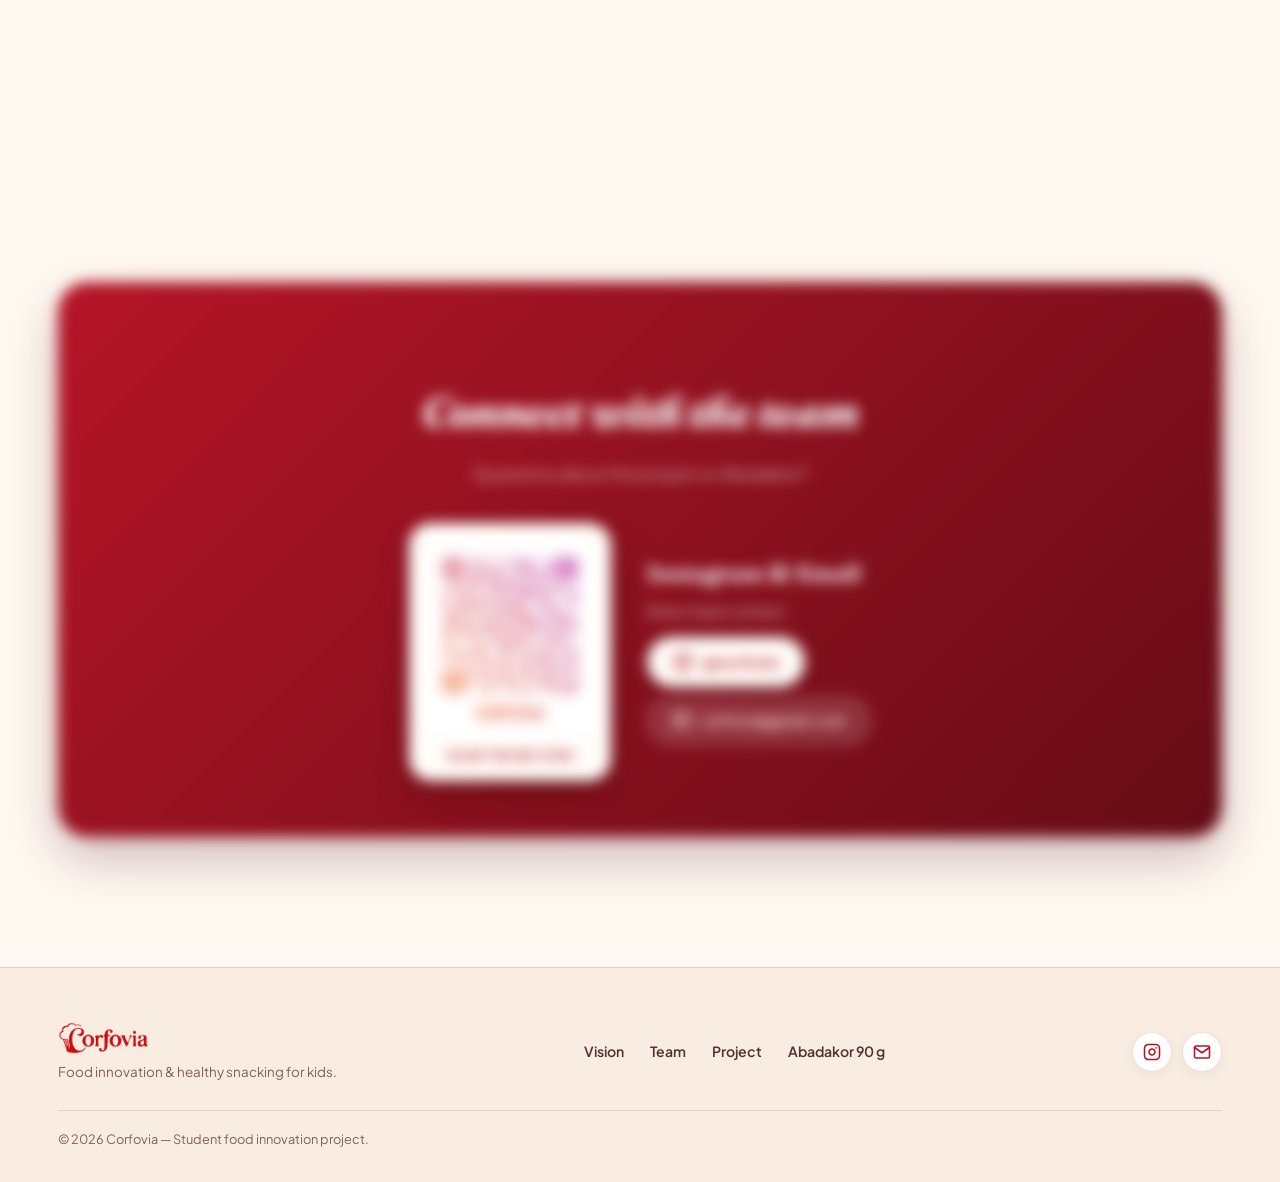
==== commit 7dd8ec27: "refactor: update product styles, animations, and logo assets" ====
--- a/index.html
+++ b/index.html
@@ -109,14 +109,15 @@
             <div class="nav-dropdown-items">
               <a href="/products/abadakor/" class="nav-dropdown-item" role="menuitem">
                 <div class="nav-dropdown-icon-wrap">
-                  <img src="/images/brand/logo-horizontal-corfovia.png" alt="Abadakor" class="nav-dropdown-item-thumb">
+                  <img src="products/abadakor/images/ABDK-logo.png" alt="Abadakor" class="nav-dropdown-item-thumb">
                 </div>
                 <div class="nav-dropdown-item-info">
                   <div class="nav-dropdown-item-top">
                     <span class="nav-dropdown-item-title">Abadakor</span>
                     <span class="nav-dropdown-item-badge" data-i18n="nav.badge.abadakor">90 g</span>
                   </div>
-                  <p class="nav-dropdown-item-desc" data-i18n="nav.dropdown.desc">Muffin chocolat 90 g, composition et points de vue.</p>
+                  <p class="nav-dropdown-item-desc" data-i18n="nav.dropdown.desc">Muffin chocolat 90 g, composition et
+                    points de vue.</p>
                 </div>
                 <svg class="nav-dropdown-item-arrow" width="14" height="14" viewBox="0 0 24 24" fill="none"
                   stroke="currentColor" stroke-width="2.5" stroke-linecap="round" stroke-linejoin="round">
@@ -180,16 +181,22 @@
         <!-- Formes SVG ludiques flottantes en arrière-plan (étoiles, pépites, cœurs, gouttes de lait) -->
         <div class="playful-bg-shapes" aria-hidden="true">
           <svg class="floating-doodle doodle-star-1" viewBox="0 0 48 48" fill="none">
-            <path d="M24 4L28.5 17.5L42 22L28.5 26.5L24 40L19.5 26.5L6 22L19.5 17.5L24 4Z" fill="var(--honey-gold)" fill-opacity="0.26" stroke="var(--honey-gold)" stroke-width="2" stroke-linejoin="round"/>
+            <path d="M24 4L28.5 17.5L42 22L28.5 26.5L24 40L19.5 26.5L6 22L19.5 17.5L24 4Z" fill="var(--honey-gold)"
+              fill-opacity="0.26" stroke="var(--honey-gold)" stroke-width="2" stroke-linejoin="round" />
           </svg>
           <svg class="floating-doodle doodle-heart-1" viewBox="0 0 48 48" fill="none">
-            <path d="M24 39C24 39 8 28.5 8 17.5C8 11.5 12.8 7 18.5 7C21.8 7 24 9.2 24 9.2C24 9.2 26.2 7 29.5 7C35.2 7 40 11.5 40 17.5C40 28.5 24 39 24 39Z" fill="var(--accent-light)" fill-opacity="0.18" stroke="var(--accent)" stroke-width="2" stroke-linecap="round" stroke-linejoin="round"/>
+            <path
+              d="M24 39C24 39 8 28.5 8 17.5C8 11.5 12.8 7 18.5 7C21.8 7 24 9.2 24 9.2C24 9.2 26.2 7 29.5 7C35.2 7 40 11.5 40 17.5C40 28.5 24 39 24 39Z"
+              fill="var(--accent-light)" fill-opacity="0.18" stroke="var(--accent)" stroke-width="2"
+              stroke-linecap="round" stroke-linejoin="round" />
           </svg>
           <svg class="floating-doodle doodle-choco-1" viewBox="0 0 48 48" fill="none">
-            <path d="M12 32C12 22 22 10 25 10C28 10 36 22 36 32C36 37.5 30.6 41 24 41C17.4 41 12 37.5 12 32Z" fill="var(--cocoa-warm)" fill-opacity="0.22" stroke="var(--cocoa-warm)" stroke-width="2"/>
+            <path d="M12 32C12 22 22 10 25 10C28 10 36 22 36 32C36 37.5 30.6 41 24 41C17.4 41 12 37.5 12 32Z"
+              fill="var(--cocoa-warm)" fill-opacity="0.22" stroke="var(--cocoa-warm)" stroke-width="2" />
           </svg>
           <svg class="floating-doodle doodle-swirl-1" viewBox="0 0 64 64" fill="none">
-            <path d="M12 38C18 18 36 16 42 28C46 36 36 46 28 40C22 35 28 24 38 26" stroke="var(--chicory-green)" stroke-width="2.5" stroke-linecap="round" stroke-opacity="0.4"/>
+            <path d="M12 38C18 18 36 16 42 28C46 36 36 46 28 40C22 35 28 24 38 26" stroke="var(--chicory-green)"
+              stroke-width="2.5" stroke-linecap="round" stroke-opacity="0.4" />
           </svg>
         </div>
 
@@ -204,7 +211,8 @@
               </h1>
 
               <p class="hero-glorious-p">
-                <span data-i18n="hero.subtitle">Un muffin au chocolat moelleux, riche en protéines et en fer, rassasiant pour les enfants.</span>
+                <span data-i18n="hero.subtitle">Un muffin au chocolat moelleux, riche en protéines et en fer, rassasiant
+                  pour les enfants.</span>
               </p>
 
               <div class="hero-cta-group">
@@ -237,7 +245,8 @@
                   </div>
 
                   <div class="hero-news-arrows" id="heroNewsArrows">
-                    <button type="button" class="hero-news-arrow-btn" id="heroNewsPrev" aria-label="Actualité précédente">
+                    <button type="button" class="hero-news-arrow-btn" id="heroNewsPrev"
+                      aria-label="Actualité précédente">
                       <svg width="14" height="14" viewBox="0 0 24 24" fill="none" stroke="currentColor"
                         stroke-width="2.2" stroke-linecap="round" stroke-linejoin="round" aria-hidden="true">
                         <path d="m15 18-6-6 6-6" />
@@ -269,7 +278,8 @@
                 <div class="hero-news-captions" id="heroNewsCaptions">
                   <div class="hero-news-caption is-active">
                     <h3 class="hero-news-title">Abadakor 90 g, le premier muffin Corfovia</h3>
-                    <p class="hero-news-desc">Chocolat noir 85 %, chicorée prébiotique et 11,2 g de protéines valorisées sans sucre raffiné.</p>
+                    <p class="hero-news-desc">Chocolat noir 85 %, chicorée prébiotique et 11,2 g de protéines valorisées
+                      sans sucre raffiné.</p>
                   </div>
                 </div>
               </article>
@@ -287,8 +297,7 @@
             <!-- Vague 1 : Onde asymétrique avec petite boucle centrale -->
             <div class="section-scroll-ornament" aria-hidden="true">
               <svg viewBox="0 0 180 28">
-                <path class="scroll-draw-path"
-                  d="M 4 18 C 40 2, 74 2, 94 14 S 142 28, 176 8" />
+                <path class="scroll-draw-path" d="M 4 18 C 40 2, 74 2, 94 14 S 142 28, 176 8" />
               </svg>
             </div>
             <h2 class="section-serif-title"><span data-i18n="pillars.title">4 Piliers</span> <span
@@ -394,7 +403,8 @@
               data-member-initials="AB">
               <div class="team-member-avatar-wrap">
                 <div class="team-member-avatar-inner">
-                  <img class="team-member-photo" src="/images/team/arnaud.jpg" alt="Arnaud Benzarour — Financier & administration"
+                  <img class="team-member-photo" src="/images/team/arnaud.jpg"
+                    alt="Arnaud Benzarour — Financier & administration"
                     onerror="this.style.display='none'; this.nextElementSibling.style.display='flex';">
                   <span class="team-member-fallback" style="display:none;">
                     <svg class="team-member-placeholder-svg" viewBox="0 0 24 24" fill="none" stroke="currentColor"
@@ -443,7 +453,8 @@
               data-member-initials="LC">
               <div class="team-member-avatar-wrap">
                 <div class="team-member-avatar-inner">
-                  <img class="team-member-photo" src="/images/team/liliane.jpg" alt="Liliane Carole Chimou — Gestion qualité"
+                  <img class="team-member-photo" src="/images/team/liliane.jpg"
+                    alt="Liliane Carole Chimou — Gestion qualité"
                     onerror="this.style.display='none'; this.nextElementSibling.style.display='flex';">
                   <span class="team-member-fallback" style="display:none;">
                     <svg class="team-member-placeholder-svg" viewBox="0 0 24 24" fill="none" stroke="currentColor"
@@ -492,7 +503,8 @@
               data-member-initials="GJ">
               <div class="team-member-avatar-wrap">
                 <div class="team-member-avatar-inner">
-                  <img class="team-member-photo" src="/images/team/gabriel.jpg" alt="Gabriel Jagueneau — Développement numérique"
+                  <img class="team-member-photo" src="/images/team/gabriel.jpg"
+                    alt="Gabriel Jagueneau — Développement numérique"
                     onerror="this.style.display='none'; this.nextElementSibling.style.display='flex';">
                   <span class="team-member-fallback" style="display:none;">
                     <svg class="team-member-placeholder-svg" viewBox="0 0 24 24" fill="none" stroke="currentColor"
@@ -541,7 +553,8 @@
               data-member-initials="GV">
               <div class="team-member-avatar-wrap">
                 <div class="team-member-avatar-inner">
-                  <img class="team-member-photo" src="/images/team/gaspard.jpg" alt="Gaspard Vande Putte — Marketing commercial"
+                  <img class="team-member-photo" src="/images/team/gaspard.jpg"
+                    alt="Gaspard Vande Putte — Marketing commercial"
                     onerror="this.style.display='none'; this.nextElementSibling.style.display='flex';">
                   <span class="team-member-fallback" style="display:none;">
                     <svg class="team-member-placeholder-svg" viewBox="0 0 24 24" fill="none" stroke="currentColor"
@@ -590,7 +603,8 @@
               data-member-initials="AR">
               <div class="team-member-avatar-wrap">
                 <div class="team-member-avatar-inner">
-                  <img class="team-member-photo" src="/images/team/aurelien.jpg" alt="Aurélien Roiseux — Responsable production"
+                  <img class="team-member-photo" src="/images/team/aurelien.jpg"
+                    alt="Aurélien Roiseux — Responsable production"
                     onerror="this.style.display='none'; this.nextElementSibling.style.display='flex';">
                   <span class="team-member-fallback" style="display:none;">
                     <svg class="team-member-placeholder-svg" viewBox="0 0 24 24" fill="none" stroke="currentColor"
@@ -639,8 +653,7 @@
               data-member-initials="FL">
               <div class="team-member-avatar-wrap">
                 <div class="team-member-avatar-inner">
-                  <img class="team-member-photo" src="/images/team/florian.jpg"
-                    alt="Florian Leclercq — Logistique"
+                  <img class="team-member-photo" src="/images/team/florian.jpg" alt="Florian Leclercq — Logistique"
                     onerror="this.style.display='none'; this.nextElementSibling.style.display='flex';">
                   <span class="team-member-fallback" style="display:none;">
                     <svg class="team-member-placeholder-svg" viewBox="0 0 24 24" fill="none" stroke="currentColor"
@@ -715,7 +728,8 @@
               </div>
 
               <div class="project-photo-frame">
-                <img src="/products/abadakor/images/hero-muffins.jpg" alt="Muffins Abadakor fraîchement cuits sur grille" decoding="async">
+                <img src="/products/abadakor/images/hero-muffins.jpg"
+                  alt="Muffins Abadakor fraîchement cuits sur grille" decoding="async">
               </div>
 
               <div class="project-milestones">
@@ -751,8 +765,10 @@
                     d="M 4 14 C 14 3, 24 3, 34 14 S 54 25, 64 14 S 84 3, 94 14 S 114 25, 124 14 S 144 3, 154 14 S 170 22, 176 12" />
                 </svg>
               </div>
-              <h2><span data-i18n="routine.title">Pourquoi</span> <span data-i18n="routine.title.span">nous sommes là</span></h2>
-              <p class="project-story-lead" data-i18n="project.lead">Six étudiants convaincus qu’on peut mieux nourrir les enfants sans gaspiller ce que nos filières produisent déjà.</p>
+              <h2><span data-i18n="routine.title">Pourquoi</span> <span data-i18n="routine.title.span">nous sommes
+                  là</span></h2>
+              <p class="project-story-lead" data-i18n="project.lead">Six étudiants convaincus qu’on peut mieux nourrir
+                les enfants sans gaspiller ce que nos filières produisent déjà.</p>
 
               <div class="routine-pillars">
 
@@ -760,7 +776,8 @@
                   <div class="pillar-icon">01</div>
                   <div class="pillar-text">
                     <h4 data-i18n="routine.p1.title">Une démarche étudiante</h4>
-                    <p data-i18n="routine.p1.desc">Née d’un projet d’école pour réconcilier plaisir sucré et vraie nutrition.</p>
+                    <p data-i18n="routine.p1.desc">Née d’un projet d’école pour réconcilier plaisir sucré et vraie
+                      nutrition.</p>
                   </div>
                 </div>
 
@@ -768,7 +785,8 @@
                   <div class="pillar-icon">02</div>
                   <div class="pillar-text">
                     <h4 data-i18n="routine.p2.title">Zéro gaspillage de matière</h4>
-                    <p data-i18n="routine.p2.desc">Revaloriser des co-produits riches plutôt que les laisser de côté.</p>
+                    <p data-i18n="routine.p2.desc">Revaloriser des co-produits riches plutôt que les laisser de côté.
+                    </p>
                   </div>
                 </div>
 
@@ -805,7 +823,8 @@
             <!-- Vague 4 : Ruban en S inversé ample -->
             <div class="section-scroll-ornament" aria-hidden="true">
               <svg viewBox="0 0 180 28">
-                <path class="scroll-draw-path" d="M 6 22 C 40 22, 60 4, 90 4 C 118 4, 120 24, 100 24 C 82 24, 92 6, 124 8 C 148 10, 164 18, 176 12" />
+                <path class="scroll-draw-path"
+                  d="M 6 22 C 40 22, 60 4, 90 4 C 118 4, 120 24, 100 24 C 82 24, 92 6, 124 8 C 148 10, 164 18, 176 12" />
               </svg>
             </div>
             <h3><span data-i18n="comm.title">Échanger avec</span> <span data-i18n="comm.title.span">l'équipe</span></h3>
@@ -817,7 +836,8 @@
 
               <!-- QR Code Card -->
               <div class="instagram-qr-card">
-                <img class="instagram-qr-img" src="/images/brand/instagram-qr-corfovia.png" alt="QR Code Instagram @corfovia">
+                <img class="instagram-qr-img" src="/images/brand/instagram-qr-corfovia.png"
+                  alt="QR Code Instagram @corfovia">
                 <span class="instagram-qr-hint" data-i18n="comm.qr">Scannez le QR Code</span>
               </div>
 
--- a/css/style.css
+++ b/css/style.css
@@ -8,13 +8,6 @@
 
 :root {
   /* Palette Principale Homogène — Bordeaux & Cacao */
-  /*--accent-deep: #380714;
-  --accent-dark: #540c1f;
-  --accent: #7a142e;
-  --accent-vivid: #8e1937;
-  --accent-light: #a62445;
-  --accent-muted: #9e7b84;*/
-
   --accent-deep: #650c16;
   --accent-dark: #89101e;
   --accent: #B51527;
@@ -583,8 +576,8 @@
 }
 
 .nav-dropdown-icon-wrap {
-  width: 44px;
-  height: 44px;
+  width: 50px;
+  height: 50px;
   border-radius: 12px;
   background: var(--bg-cream);
   border: 1px solid var(--accent-border);
@@ -596,8 +589,8 @@
 }
 
 .nav-dropdown-item-thumb {
-  width: 26px;
-  height: 26px;
+  width: 40px;
+  height: 40px;
   object-fit: contain;
 }
 
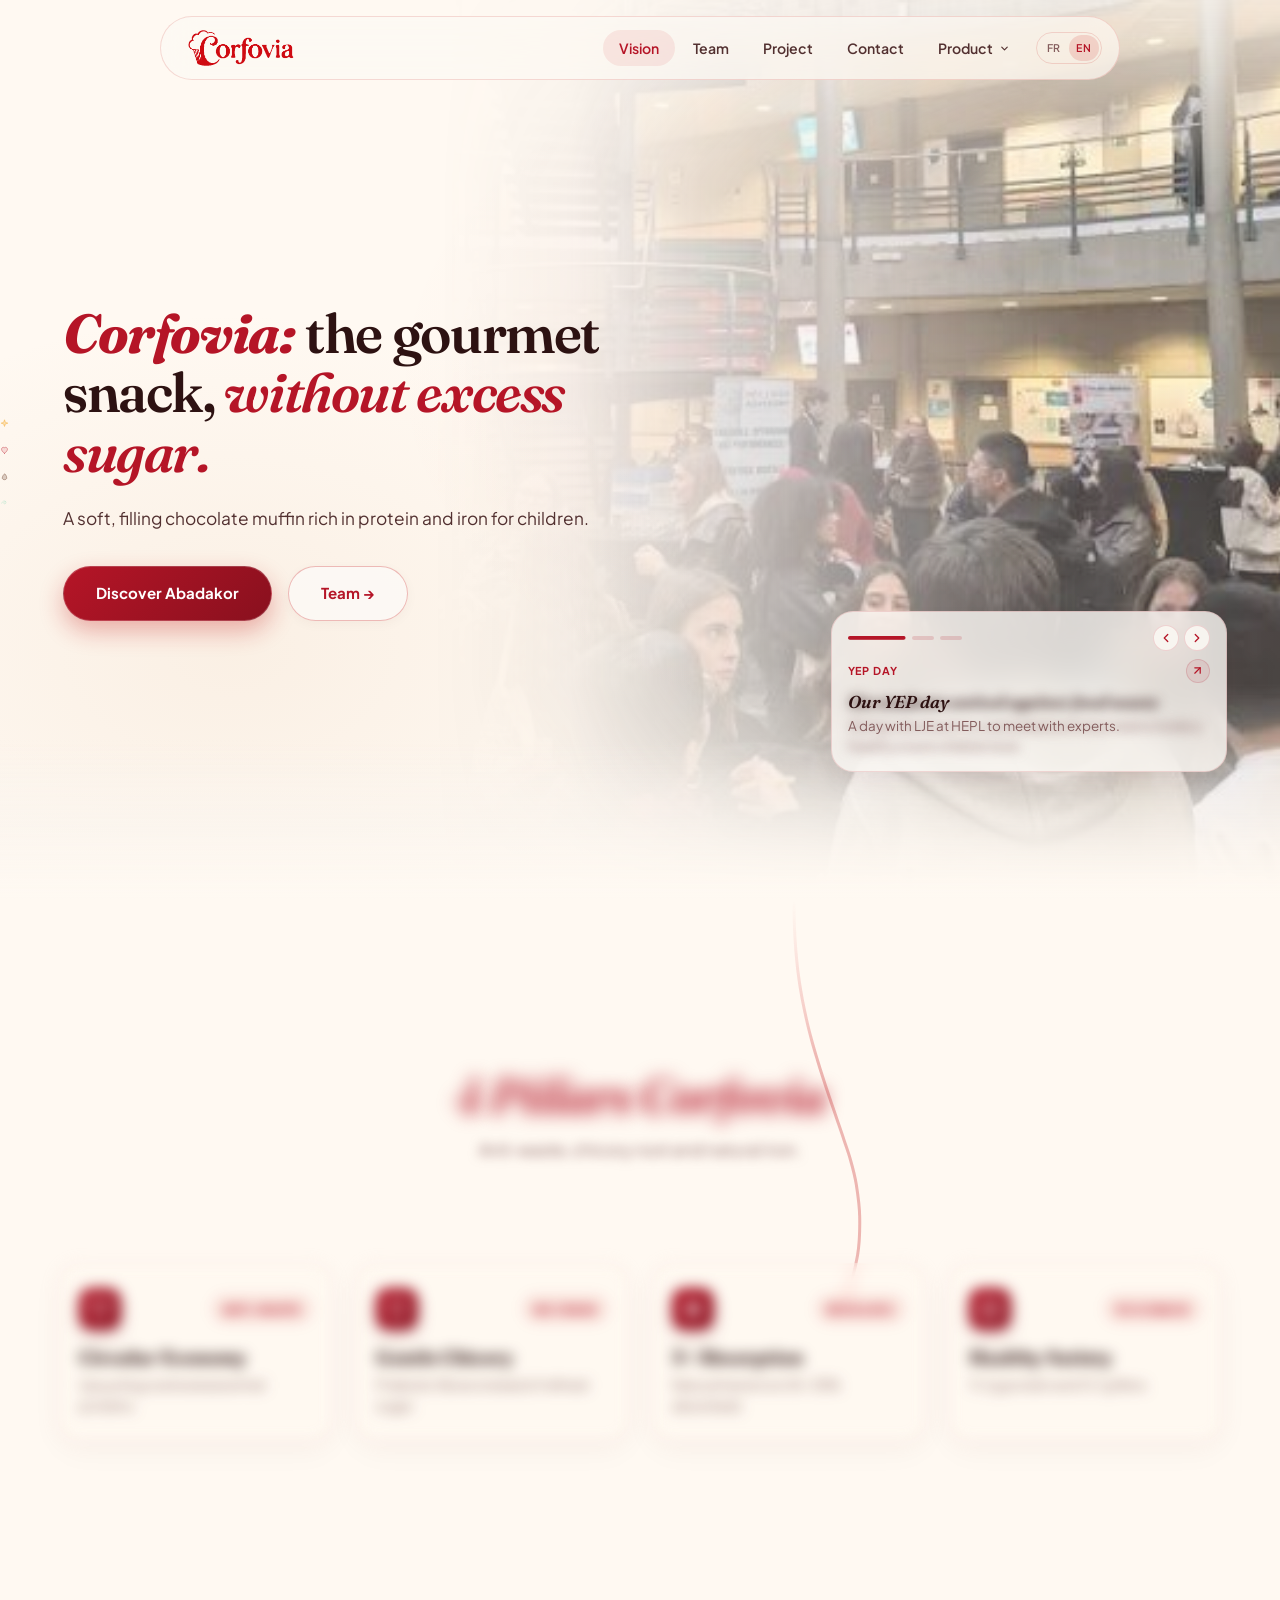
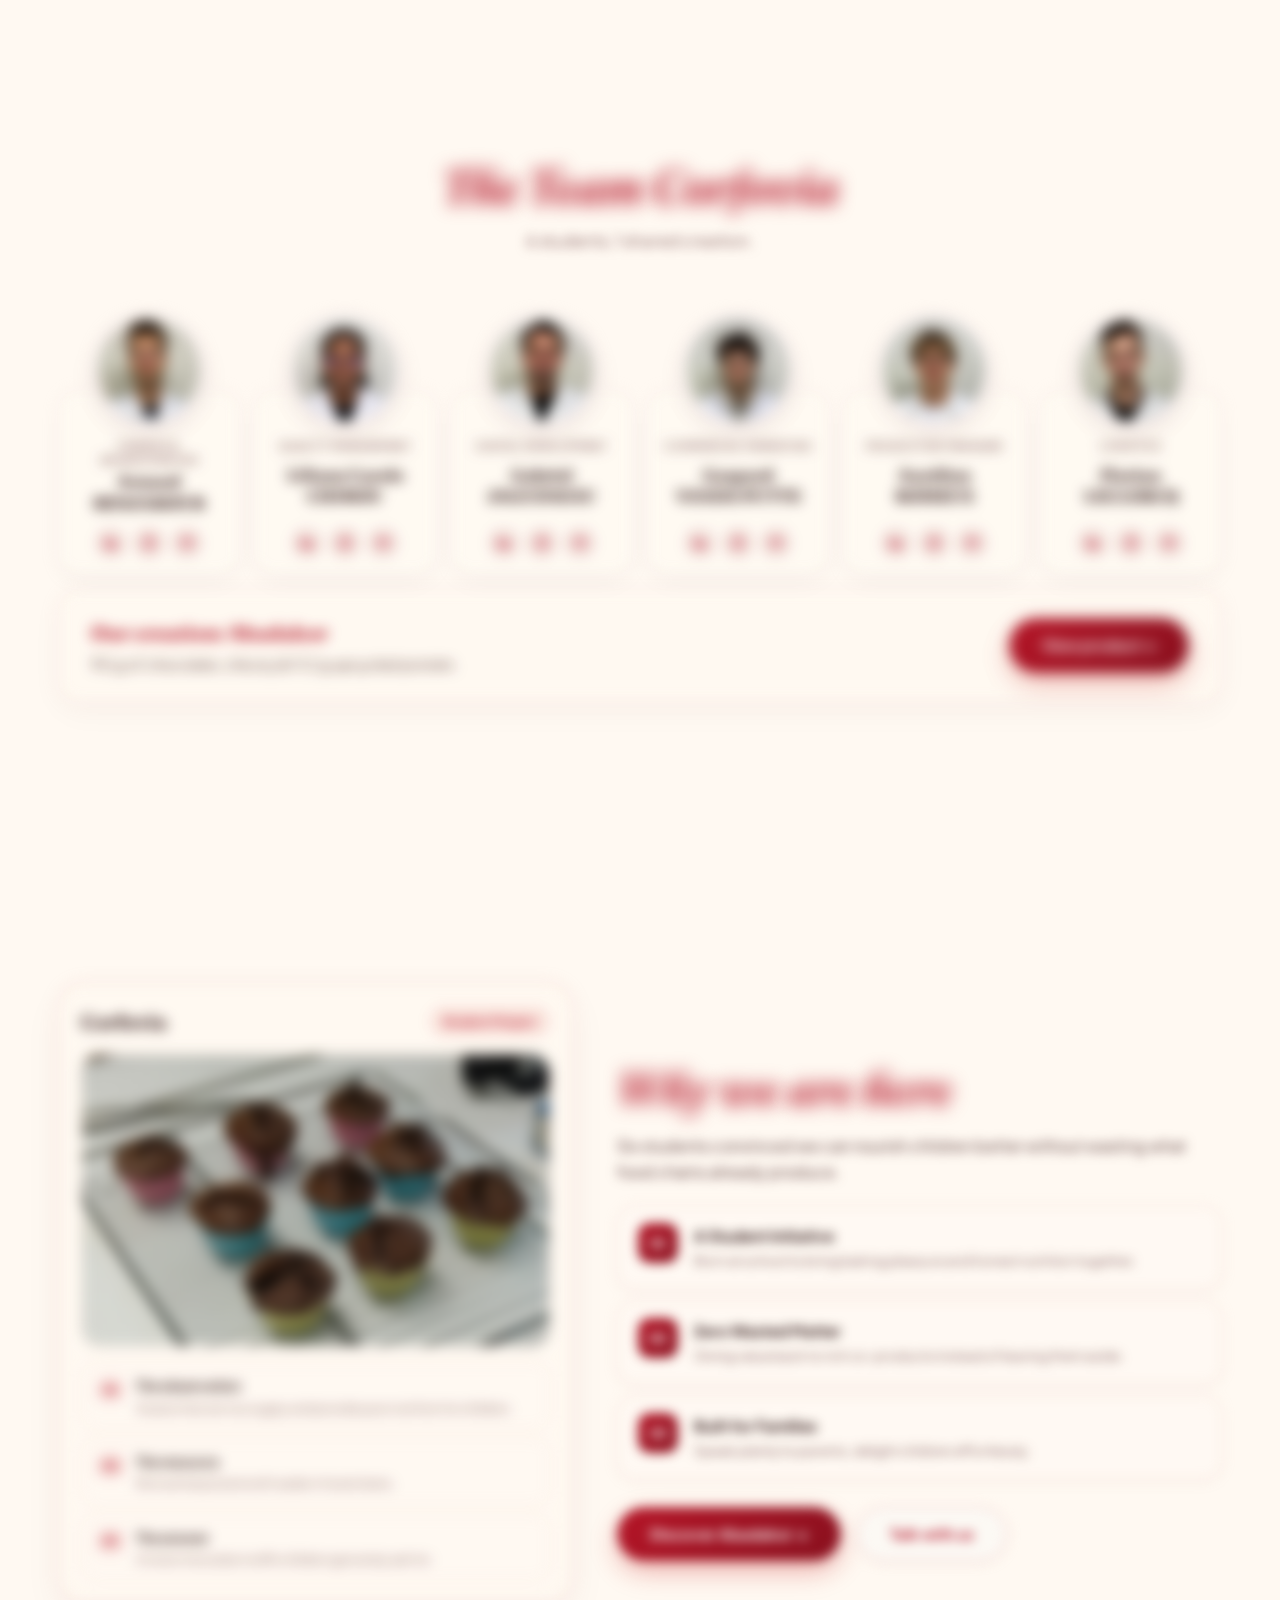
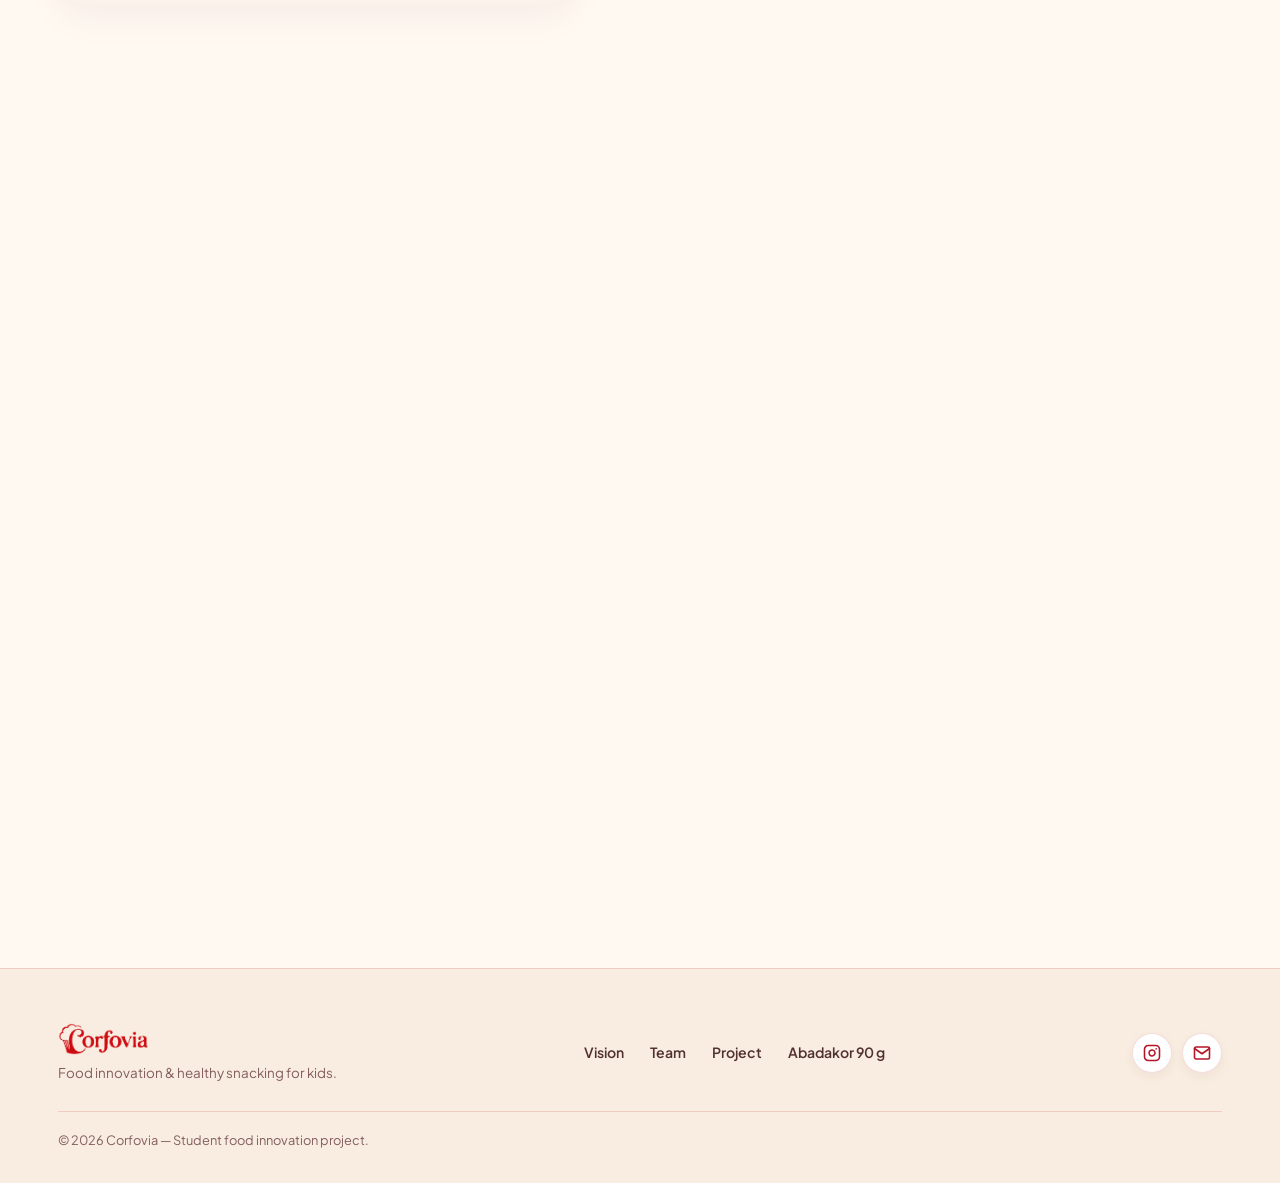
==== commit c45b870c: "feat: update team section styling, add product assets, and enhance navigation links" ====
--- a/index.html
+++ b/index.html
@@ -94,6 +94,7 @@
         <li><a href="#creation" class="nav-link" data-section="creation" data-i18n="nav.innovation">Notre Équipe</a>
         </li>
         <li><a href="#routine" class="nav-link" data-section="routine" data-i18n="nav.science">Le Projet</a></li>
+        <li><a href="#communaute" class="nav-link" data-section="communaute" data-i18n="nav.contact">Contacter</a></li>
 
         <!-- Bouton Produits avec Dropdown Apple Custom -->
         <li class="nav-dropdown-wrapper">
@@ -404,6 +405,7 @@
               <div class="team-member-avatar-wrap">
                 <div class="team-member-avatar-inner">
                   <img class="team-member-photo" src="/images/team/arnaud.jpg"
+                    style="--face-x: 48.5%; --face-y: 33%; --face-scale: 1.15;"
                     alt="Arnaud Benzarour — Financier & administration"
                     onerror="this.style.display='none'; this.nextElementSibling.style.display='flex';">
                   <span class="team-member-fallback" style="display:none;">
@@ -417,7 +419,10 @@
               </div>
               <div class="team-member-body">
                 <span class="team-member-role-badge" data-i18n="team.m1.role">Financier & administration</span>
-                <h4 class="team-member-name" data-i18n="team.m1.name">Arnaud BENZAROUR</h4>
+                <h4 class="team-member-name">
+                  <span class="team-member-firstname">Arnaud</span>
+                  <span class="team-member-lastname">BENZAROUR</span>
+                </h4>
                 <div class="team-member-socials">
                   <a href="https://www.linkedin.com" target="_blank" rel="noopener" class="team-social-btn"
                     aria-label="LinkedIn">
@@ -454,6 +459,7 @@
               <div class="team-member-avatar-wrap">
                 <div class="team-member-avatar-inner">
                   <img class="team-member-photo" src="/images/team/liliane.jpg"
+                    style="--face-x: 49%; --face-y: 40%; --face-scale: 1.28;"
                     alt="Liliane Carole Chimou — Gestion qualité"
                     onerror="this.style.display='none'; this.nextElementSibling.style.display='flex';">
                   <span class="team-member-fallback" style="display:none;">
@@ -467,7 +473,10 @@
               </div>
               <div class="team-member-body">
                 <span class="team-member-role-badge" data-i18n="team.m2.role">Gestion qualité</span>
-                <h4 class="team-member-name" data-i18n="team.m2.name">Liliane Carole CHIMOU</h4>
+                <h4 class="team-member-name">
+                  <span class="team-member-firstname">Liliane Carole</span>
+                  <span class="team-member-lastname">CHIMOU</span>
+                </h4>
                 <div class="team-member-socials">
                   <a href="https://www.linkedin.com" target="_blank" rel="noopener" class="team-social-btn"
                     aria-label="LinkedIn">
@@ -504,6 +513,7 @@
               <div class="team-member-avatar-wrap">
                 <div class="team-member-avatar-inner">
                   <img class="team-member-photo" src="/images/team/gabriel.jpg"
+                    style="--face-x: 50%; --face-y: 31%; --face-scale: 1.15;"
                     alt="Gabriel Jagueneau — Développement numérique"
                     onerror="this.style.display='none'; this.nextElementSibling.style.display='flex';">
                   <span class="team-member-fallback" style="display:none;">
@@ -517,7 +527,10 @@
               </div>
               <div class="team-member-body">
                 <span class="team-member-role-badge" data-i18n="team.m3.role">Développement numérique</span>
-                <h4 class="team-member-name" data-i18n="team.m3.name">Gabriel JAGUENEAU</h4>
+                <h4 class="team-member-name">
+                  <span class="team-member-firstname">Gabriel</span>
+                  <span class="team-member-lastname">JAGUENEAU</span>
+                </h4>
                 <div class="team-member-socials">
                   <a href="https://www.linkedin.com" target="_blank" rel="noopener" class="team-social-btn"
                     aria-label="LinkedIn">
@@ -554,6 +567,7 @@
               <div class="team-member-avatar-wrap">
                 <div class="team-member-avatar-inner">
                   <img class="team-member-photo" src="/images/team/gaspard.jpg"
+                    style="--face-x: 50%; --face-y: 38%; --face-scale: 1.28;"
                     alt="Gaspard Vande Putte — Marketing commercial"
                     onerror="this.style.display='none'; this.nextElementSibling.style.display='flex';">
                   <span class="team-member-fallback" style="display:none;">
@@ -567,7 +581,10 @@
               </div>
               <div class="team-member-body">
                 <span class="team-member-role-badge" data-i18n="team.m4.role">Marketing commercial</span>
-                <h4 class="team-member-name" data-i18n="team.m4.name">Gaspard VANDE PUTTE</h4>
+                <h4 class="team-member-name">
+                  <span class="team-member-firstname">Gaspard</span>
+                  <span class="team-member-lastname">VANDE PUTTE</span>
+                </h4>
                 <div class="team-member-socials">
                   <a href="https://www.linkedin.com" target="_blank" rel="noopener" class="team-social-btn"
                     aria-label="LinkedIn">
@@ -604,6 +621,7 @@
               <div class="team-member-avatar-wrap">
                 <div class="team-member-avatar-inner">
                   <img class="team-member-photo" src="/images/team/aurelien.jpg"
+                    style="--face-x: 50%; --face-y: 39%; --face-scale: 1.28;"
                     alt="Aurélien Roiseux — Responsable production"
                     onerror="this.style.display='none'; this.nextElementSibling.style.display='flex';">
                   <span class="team-member-fallback" style="display:none;">
@@ -617,7 +635,10 @@
               </div>
               <div class="team-member-body">
                 <span class="team-member-role-badge" data-i18n="team.m5.role">Responsable production</span>
-                <h4 class="team-member-name" data-i18n="team.m5.name">Aurélien ROISEUX</h4>
+                <h4 class="team-member-name">
+                  <span class="team-member-firstname">Aurélien</span>
+                  <span class="team-member-lastname">ROISEUX</span>
+                </h4>
                 <div class="team-member-socials">
                   <a href="https://www.linkedin.com" target="_blank" rel="noopener" class="team-social-btn"
                     aria-label="LinkedIn">
@@ -653,7 +674,9 @@
               data-member-initials="FL">
               <div class="team-member-avatar-wrap">
                 <div class="team-member-avatar-inner">
-                  <img class="team-member-photo" src="/images/team/florian.jpg" alt="Florian Leclercq — Logistique"
+                  <img class="team-member-photo" src="/images/team/florian.jpg"
+                    style="--face-x: 46.5%; --face-y: 36%; --face-scale: 1.02;"
+                    alt="Florian Leclercq — Logistique"
                     onerror="this.style.display='none'; this.nextElementSibling.style.display='flex';">
                   <span class="team-member-fallback" style="display:none;">
                     <svg class="team-member-placeholder-svg" viewBox="0 0 24 24" fill="none" stroke="currentColor"
@@ -666,7 +689,10 @@
               </div>
               <div class="team-member-body">
                 <span class="team-member-role-badge" data-i18n="team.m6.role">Logistique</span>
-                <h4 class="team-member-name" data-i18n="team.m6.name">Florian LECLERCQ</h4>
+                <h4 class="team-member-name">
+                  <span class="team-member-firstname">Florian</span>
+                  <span class="team-member-lastname">LECLERCQ</span>
+                </h4>
                 <div class="team-member-socials">
                   <a href="https://www.linkedin.com" target="_blank" rel="noopener" class="team-social-btn"
                     aria-label="LinkedIn">
--- a/css/style.css
+++ b/css/style.css
@@ -1426,7 +1426,9 @@
   width: 100%;
   height: 100%;
   object-fit: cover;
-  object-position: 50% 24%;
+  object-position: var(--face-x, 50%) var(--face-y, 32%);
+  transform: scale(var(--face-scale, 1));
+  transform-origin: var(--face-x, 50%) var(--face-y, 32%);
   display: block;
 }
 
@@ -1449,6 +1451,7 @@
   display: flex;
   flex-direction: column;
   align-items: center;
+  flex: 1;
   gap: 5px;
   width: 100%;
 }
@@ -1470,6 +1473,17 @@
   color: var(--text-title);
   line-height: 1.22;
   margin: 0 0 6px 0;
+  flex: 1;
+  display: flex;
+  flex-direction: column;
+  align-items: center;
+  justify-content: center;
+  gap: 1px;
+}
+
+.team-member-firstname,
+.team-member-lastname {
+  display: block;
 }
 
 .team-member-socials {
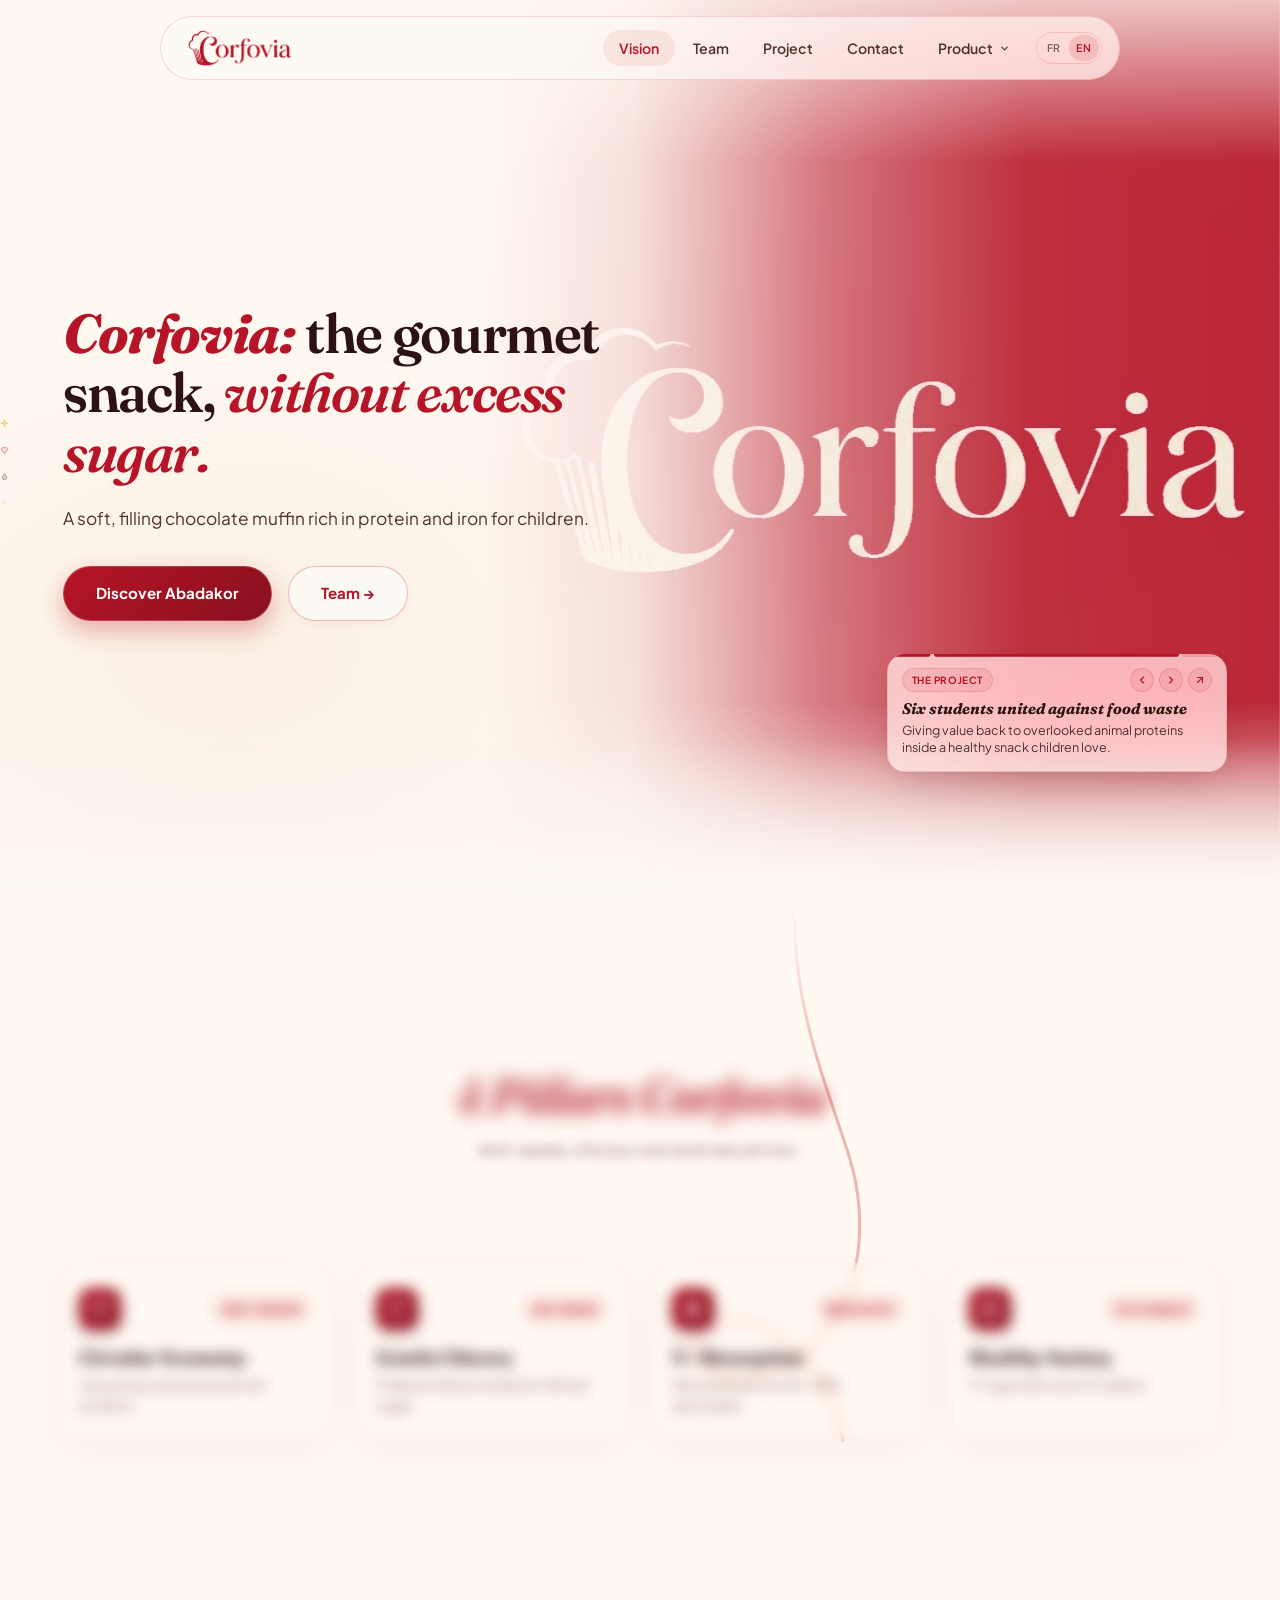
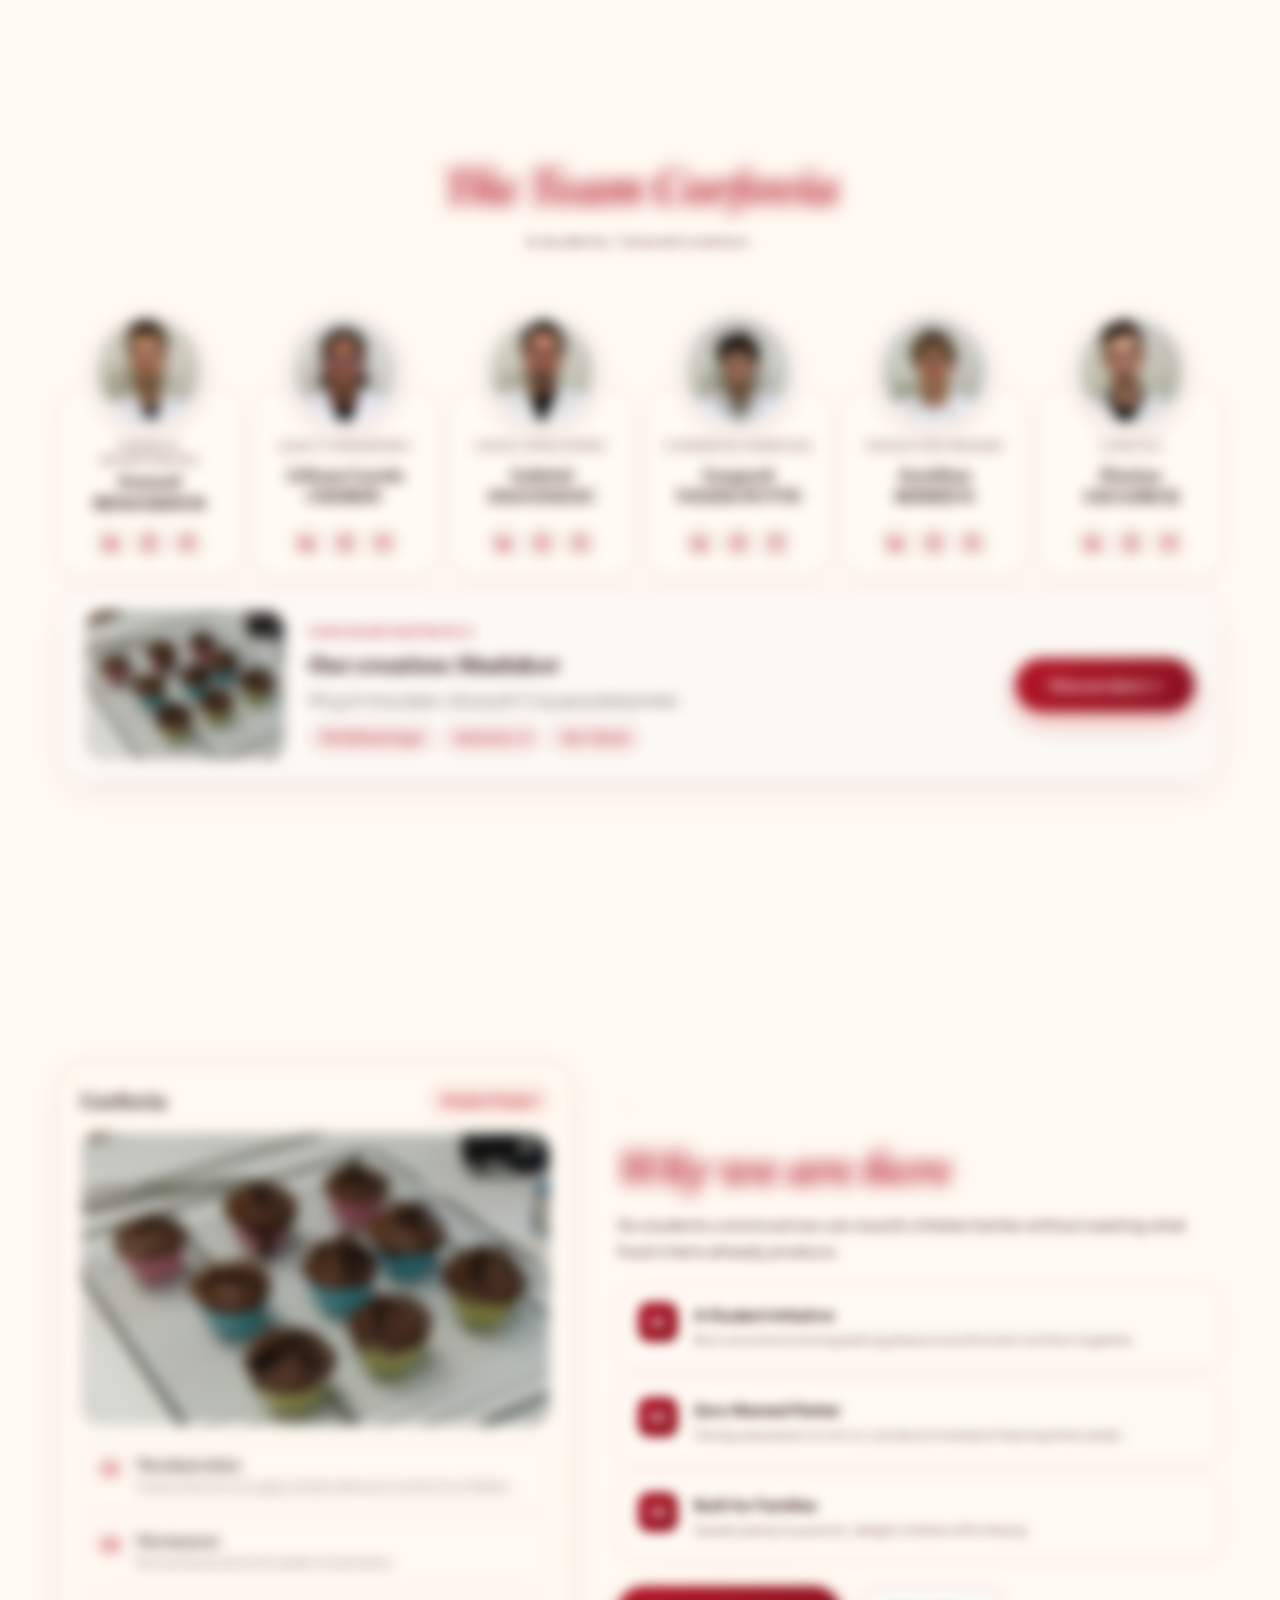
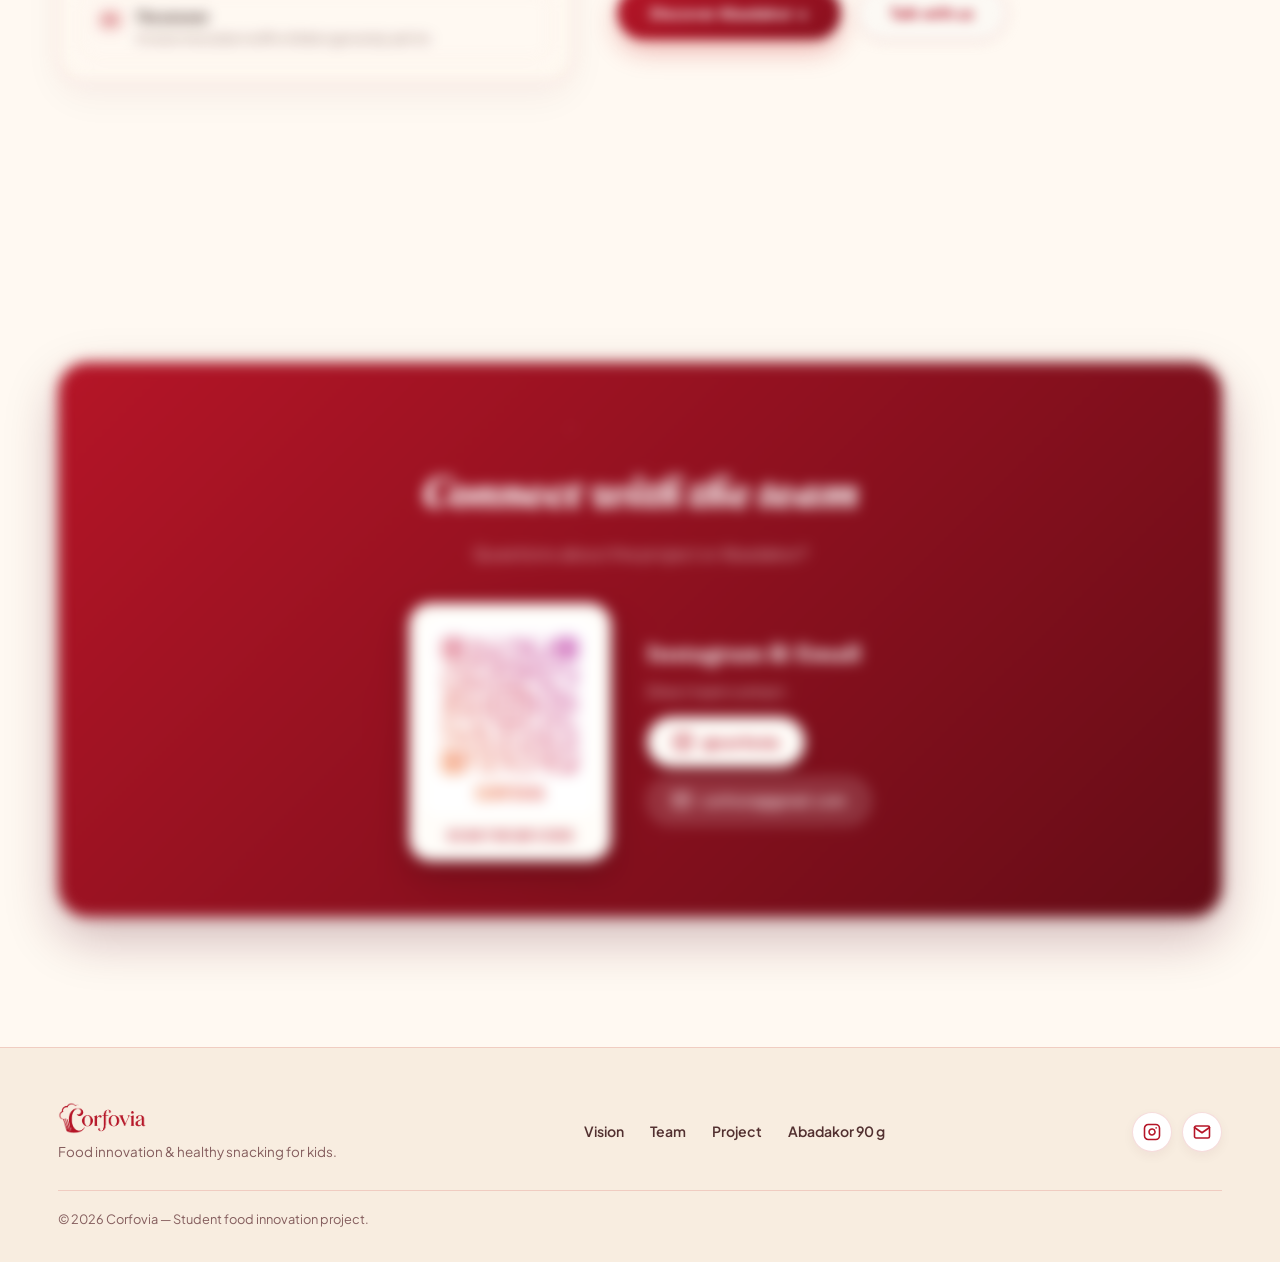
==== commit 4e99fe37: "feat: enhance product page with interactive auto-scroll dock and UI improvements" ====
--- a/index.html
+++ b/index.html
@@ -244,36 +244,39 @@
                       <span class="hero-news-dot-fill"></span>
                     </button>
                   </div>
-
-                  <div class="hero-news-arrows" id="heroNewsArrows">
-                    <button type="button" class="hero-news-arrow-btn" id="heroNewsPrev"
-                      aria-label="Actualité précédente">
-                      <svg width="14" height="14" viewBox="0 0 24 24" fill="none" stroke="currentColor"
-                        stroke-width="2.2" stroke-linecap="round" stroke-linejoin="round" aria-hidden="true">
-                        <path d="m15 18-6-6 6-6" />
-                      </svg>
-                    </button>
-                    <button type="button" class="hero-news-arrow-btn" id="heroNewsNext" aria-label="Actualité suivante">
-                      <svg width="14" height="14" viewBox="0 0 24 24" fill="none" stroke="currentColor"
-                        stroke-width="2.2" stroke-linecap="round" stroke-linejoin="round" aria-hidden="true">
-                        <path d="m9 18 6-6-6-6" />
-                      </svg>
-                    </button>
-                  </div>
                 </div>
 
                 <div class="hero-news-meta">
                   <span class="hero-news-tag" id="heroNewsTag">Création</span>
-                  <a class="hero-news-stage-link" id="heroNewsStageLink" href="/products/abadakor/"
-                    aria-label="Abadakor 90 g, le premier muffin Corfovia">
-                    <span class="hero-news-open-pill" aria-hidden="true">
-                      <svg width="13" height="13" viewBox="0 0 24 24" fill="none" stroke="currentColor"
-                        stroke-width="2.2" stroke-linecap="round" stroke-linejoin="round">
-                        <path d="M7 17 17 7" />
-                        <path d="M7 7h10v10" />
-                      </svg>
-                    </span>
-                  </a>
+
+                  <div class="hero-news-controls">
+                    <div class="hero-news-arrows" id="heroNewsArrows">
+                      <button type="button" class="hero-news-arrow-btn" id="heroNewsPrev"
+                        aria-label="Actualité précédente">
+                        <svg width="12" height="12" viewBox="0 0 24 24" fill="none" stroke="currentColor"
+                          stroke-width="2.3" stroke-linecap="round" stroke-linejoin="round" aria-hidden="true">
+                          <path d="m15 18-6-6 6-6" />
+                        </svg>
+                      </button>
+                      <button type="button" class="hero-news-arrow-btn" id="heroNewsNext" aria-label="Actualité suivante">
+                        <svg width="12" height="12" viewBox="0 0 24 24" fill="none" stroke="currentColor"
+                          stroke-width="2.3" stroke-linecap="round" stroke-linejoin="round" aria-hidden="true">
+                          <path d="m9 18 6-6-6-6" />
+                        </svg>
+                      </button>
+                    </div>
+
+                    <a class="hero-news-stage-link" id="heroNewsStageLink" href="/products/abadakor/"
+                      aria-label="Abadakor 90 g, le premier muffin Corfovia">
+                      <span class="hero-news-open-pill" aria-hidden="true">
+                        <svg width="12" height="12" viewBox="0 0 24 24" fill="none" stroke="currentColor"
+                          stroke-width="2.3" stroke-linecap="round" stroke-linejoin="round">
+                          <path d="M7 17 17 7" />
+                          <path d="M7 7h10v10" />
+                        </svg>
+                      </span>
+                    </a>
+                  </div>
                 </div>
 
                 <div class="hero-news-captions" id="heroNewsCaptions">
@@ -727,11 +730,20 @@
 
           <!-- Invitation Callout Box vers la Page Produit -->
           <div class="collection-invite-box" data-scroll-reveal>
+            <a href="/products/abadakor/" class="collection-invite-media" aria-label="Abadakor 90 g">
+              <img src="/products/abadakor/images/hero-muffins.jpg" alt="Muffin au chocolat Abadakor 90 g" loading="lazy" />
+            </a>
             <div class="collection-invite-text">
+              <span class="collection-invite-eyebrow" data-i18n="product.hero.pill">Muffin Chocolat 90 g</span>
               <h4 data-i18n="inno.invite.title">Notre création : Abadakor</h4>
               <p data-i18n="inno.invite.desc">90 g de chocolat, chicorée & 11,2 g de protéines valorisées.</p>
-            </div>
-            <a href="/products/abadakor/" class="btn-clay btn-clay-primary">
+              <div class="collection-invite-pills">
+                <span class="collection-invite-pill" data-i18n="product.orbit.1">0 % Sucre Raffiné</span>
+                <span class="collection-invite-pill" data-i18n="product.orbit.4">Fer Héminique ×3</span>
+                <span class="collection-invite-pill" data-i18n="product.orbit.6">Anti-Gaspi</span>
+              </div>
+            </div>
+            <a href="/products/abadakor/" class="btn-clay btn-clay-primary collection-invite-cta">
               <span data-i18n="inno.invite.btn">Voir le produit →</span>
             </a>
           </div>
--- a/css/style.css
+++ b/css/style.css
@@ -818,7 +818,9 @@
   z-index: 1;
 }
 
-/* Permet à .hero-news-stage d'épouser toute la moitié droite de .hero-glorious */
+/* ==========================================================================
+   HERO ÉDITORIAL + IMAGE D'ACTUALITÉS EN FOND & DOCK FLOTTANT REDESIGNÉ
+   ========================================================================== */
 .hero-glorious>.container {
   position: static;
   z-index: auto;
@@ -836,7 +838,7 @@
 
 .hero-content-left {
   min-width: 0;
-  max-width: 620px;
+  max-width: 600px;
   margin: 0;
   text-align: left;
   display: flex;
@@ -872,14 +874,14 @@
   font-size: 1.08rem;
   color: var(--text-main);
   line-height: 1.7;
-  max-width: 560px;
+  max-width: 540px;
   margin-bottom: 32px;
   font-weight: 400;
   text-align: left;
 }
 
 /* ==========================================================================
-   CARROUSEL ACTUALITÉS INTÉGRÉ AU FOND HERO + DOCK LÉGER À BARRES STORY
+   CARROUSEL ACTUALITÉS — IMAGE EN FOND + DOCK FLOTTANT REDESIGNÉ
    ========================================================================== */
 .hero-news-rail {
   --news-duration: 5500ms;
@@ -887,27 +889,26 @@
   align-self: end;
   justify-self: end;
   width: 100%;
-  max-width: 396px;
-}
-
-/* Fond photographique fondu organiquement dans la page (sans cadre massif) */
+  max-width: 340px;
+}
+
 .hero-news-stage {
   position: absolute;
   top: 0;
   right: 0;
   bottom: 0;
-  left: 34%;
+  left: 38%;
   z-index: 0;
   overflow: hidden;
   pointer-events: none;
   background: transparent;
   -webkit-mask-image:
-    linear-gradient(90deg, transparent 0%, rgba(0, 0, 0, 0.08) 16%, rgba(0, 0, 0, 0.52) 44%, #000 74%, #000 100%),
-    linear-gradient(180deg, rgba(0, 0, 0, 0.22) 0%, #000 20%, #000 76%, transparent 100%);
+    linear-gradient(90deg, transparent 0%, rgba(0, 0, 0, 0.12) 18%, rgba(0, 0, 0, 0.65) 42%, #000 68%, #000 100%),
+    linear-gradient(180deg, rgba(0, 0, 0, 0.25) 0%, #000 18%, #000 78%, transparent 100%);
   -webkit-mask-composite: source-in;
   mask-image:
-    linear-gradient(90deg, transparent 0%, rgba(0, 0, 0, 0.08) 16%, rgba(0, 0, 0, 0.52) 44%, #000 74%, #000 100%),
-    linear-gradient(180deg, rgba(0, 0, 0, 0.22) 0%, #000 20%, #000 76%, transparent 100%);
+    linear-gradient(90deg, transparent 0%, rgba(0, 0, 0, 0.12) 18%, rgba(0, 0, 0, 0.65) 42%, #000 68%, #000 100%),
+    linear-gradient(180deg, rgba(0, 0, 0, 0.25) 0%, #000 18%, #000 78%, transparent 100%);
   mask-composite: intersect;
   animation: heroBgIn 1.35s cubic-bezier(0.22, 1, 0.36, 1) 0.15s backwards;
 }
@@ -918,9 +919,9 @@
   inset: 0;
   z-index: 2;
   background: linear-gradient(90deg,
-      rgba(250, 245, 239, 0.35) 0%,
-      rgba(250, 245, 239, 0.12) 55%,
-      rgba(250, 245, 239, 0.02) 100%);
+      rgba(250, 245, 239, 0.22) 0%,
+      rgba(250, 245, 239, 0.06) 50%,
+      rgba(250, 245, 239, 0) 100%);
   pointer-events: none;
 }
 
@@ -932,7 +933,7 @@
   object-fit: cover;
   opacity: 0;
   transform: scale(calc(var(--img-scale, 1) * 1.05));
-  filter: blur(10px);
+  filter: blur(8px);
   pointer-events: none;
   will-change: opacity, transform, filter;
   transition: opacity 0.72s cubic-bezier(0.22, 1, 0.36, 1),
@@ -941,7 +942,7 @@
 }
 
 .hero-news-slide-img.is-active {
-  opacity: 0.78;
+  opacity: 0.92;
   transform: scale(var(--img-scale, 1));
   filter: blur(0);
 }
@@ -950,24 +951,56 @@
   position: relative;
   z-index: 2;
   width: 100%;
-  background: rgba(252, 249, 245, 0.8);
-  backdrop-filter: blur(18px) saturate(165%);
-  -webkit-backdrop-filter: blur(18px) saturate(165%);
-  border: 1px solid rgba(181, 21, 39, 0.14);
-  border-radius: 22px;
-  padding: 13px 16px 15px;
-  box-shadow: 0 12px 32px -12px rgba(84, 12, 31, 0.12);
+  background: rgba(252, 249, 245, 0.7);
+  backdrop-filter: blur(18px) saturate(170%);
+  -webkit-backdrop-filter: blur(18px) saturate(170%);
+  border: 1px solid var(--accent-border);
+  border-top: none;
+  border-radius: 18px;
+  padding: 14px;
+  overflow: hidden;
+  box-shadow:
+    0 18px 38px -14px rgba(58, 12, 24, 0.2),
+    0 2px 6px -2px rgba(58, 12, 24, 0.05);
   display: flex;
   flex-direction: column;
   gap: 8px;
-  animation: introRise 0.9s cubic-bezier(0.22, 1, 0.36, 1) 0.55s both;
+  animation: introRise 0.9s cubic-bezier(0.22, 1, 0.36, 1) 0.45s both;
+  transition: transform 0.35s cubic-bezier(0.22, 1, 0.36, 1),
+    box-shadow 0.35s cubic-bezier(0.22, 1, 0.36, 1);
+}
+
+.hero-news-dock:hover {
+  transform: translate3d(0, -2px, 0);
+  box-shadow:
+    0 22px 44px -14px rgba(58, 12, 24, 0.24),
+    0 4px 10px -2px rgba(58, 12, 24, 0.07);
 }
 
 .hero-news-dock-bar {
+  position: absolute;
+  top: 0;
+  left: 0;
+  right: 0;
+  z-index: 3;
+  display: flex;
+  align-items: flex-start;
+  width: 100%;
+}
+
+.hero-news-meta {
   display: flex;
   align-items: center;
   justify-content: space-between;
-  gap: 10px;
+  gap: 8px;
+}
+
+.hero-news-controls {
+  display: inline-flex;
+  align-items: center;
+  gap: 5px;
+  flex-shrink: 0;
+  margin-left: auto;
 }
 
 .hero-news-dock-bar[hidden] {
@@ -976,36 +1009,36 @@
 
 .hero-news-indicators {
   display: flex;
-  align-items: center;
-  gap: 6px;
+  align-items: flex-start;
+  gap: 3px;
+  width: 100%;
   flex: 1;
   min-width: 0;
 }
 
 .hero-news-dot {
   position: relative;
-  flex: 0 1 22px;
+  flex: 0.525 1 0;
   min-width: 10px;
-  height: 18px;
+  height: 10px;
   border: none;
   padding: 0;
   background: transparent;
   cursor: pointer;
   display: flex;
-  align-items: center;
-  transition: flex-basis 0.36s cubic-bezier(0.22, 1, 0.36, 1);
+  align-items: flex-start;
+  transition: flex-grow 0.36s cubic-bezier(0.22, 1, 0.36, 1);
 }
 
 .hero-news-dot.is-active {
-  flex: 0 1 58px;
-  min-width: 28px;
+  flex: 3 1 0;
 }
 
 .hero-news-dot::before {
   content: '';
   width: 100%;
-  height: 4px;
-  border-radius: 90px;
+  height: 3px;
+  border-radius: 0 0 90px 90px;
   background: rgba(181, 21, 39, 0.16);
   transition: background 0.22s ease;
 }
@@ -1018,17 +1051,17 @@
   position: absolute;
   left: 0;
   right: 0;
-  top: 50%;
-  height: 4px;
-  margin-top: -2px;
-  border-radius: 90px;
+  top: 0;
+  height: 3px;
+  margin-top: 0;
+  border-radius: 0 0 90px 90px;
   background: var(--accent);
-  clip-path: inset(0 100% 0 0 round 90px);
+  clip-path: inset(0 100% 0 0 round 0 0 90px 90px);
   pointer-events: none;
 }
 
 .hero-news-dot.is-done .hero-news-dot-fill {
-  clip-path: inset(0 0% 0 0 round 90px);
+  clip-path: inset(0 0% 0 0 round 0 0 90px 90px);
 }
 
 .hero-news-dot.is-active .hero-news-dot-fill {
@@ -1060,12 +1093,13 @@
   display: none;
 }
 
-.hero-news-arrow-btn {
-  width: 26px;
-  height: 26px;
+.hero-news-arrow-btn,
+.hero-news-open-pill {
+  width: 24px;
+  height: 24px;
   border-radius: 50%;
   border: 1px solid rgba(181, 21, 39, 0.16);
-  background: rgba(252, 249, 245, 0.85);
+  background: rgba(181, 21, 39, 0.08);
   color: var(--accent);
   display: inline-flex;
   align-items: center;
@@ -1073,35 +1107,37 @@
   cursor: pointer;
   transition: transform 0.22s cubic-bezier(0.22, 1, 0.36, 1),
     background 0.22s ease,
+    color 0.22s ease,
     border-color 0.22s ease;
 }
 
-.hero-news-arrow-btn:hover {
-  background: #ffffff;
-  border-color: var(--accent-border-strong);
+.hero-news-arrow-btn:hover,
+.hero-news-stage-link:hover .hero-news-open-pill {
+  background: var(--accent);
+  border-color: var(--accent);
+  color: #ffffff;
   transform: translate3d(0, -1px, 0);
 }
 
-.hero-news-arrow-btn:active {
+.hero-news-arrow-btn:active,
+.hero-news-stage-link:active .hero-news-open-pill {
   transform: scale(0.92);
-}
-
-.hero-news-meta {
-  display: flex;
-  align-items: center;
-  justify-content: space-between;
-  gap: 8px;
-  min-height: 24px;
 }
 
 .hero-news-tag {
   display: inline-flex;
   align-items: center;
-  font-size: 0.68rem;
+  flex-shrink: 0;
+  padding: 3px 9px;
+  border-radius: var(--radius-pill);
+  background: rgba(181, 21, 39, 0.08);
+  border: 1px solid rgba(181, 21, 39, 0.14);
+  font-size: 0.62rem;
   font-weight: 700;
-  letter-spacing: 0.08em;
+  letter-spacing: 0.06em;
   text-transform: uppercase;
   color: var(--accent);
+  white-space: nowrap;
 }
 
 .hero-news-tag[hidden] {
@@ -1111,7 +1147,6 @@
 .hero-news-stage-link {
   display: inline-flex;
   align-items: center;
-  margin-left: auto;
   text-decoration: none;
   color: var(--accent);
 }
@@ -1120,68 +1155,33 @@
   display: none;
 }
 
-.hero-news-open-pill {
-  width: 24px;
-  height: 24px;
-  border-radius: 50%;
-  display: inline-flex;
-  align-items: center;
-  justify-content: center;
-  background: rgba(181, 21, 39, 0.08);
-  border: 1px solid rgba(181, 21, 39, 0.16);
-  color: var(--accent);
-  transition: transform 0.22s cubic-bezier(0.22, 1, 0.36, 1),
-    background 0.22s ease;
-}
-
-.hero-news-stage-link:hover .hero-news-open-pill {
-  transform: translate3d(1px, -1px, 0) scale(1.06);
-  background: #ffffff;
-}
-
 .hero-news-captions {
-  display: grid;
+  display: block;
 }
 
 .hero-news-caption {
-  grid-area: 1 / 1;
-  opacity: 0;
-  transform: translate3d(0, 6px, 0);
-  filter: blur(6px);
-  pointer-events: none;
-  visibility: hidden;
-  transition: opacity 0.45s cubic-bezier(0.22, 1, 0.36, 1),
-    transform 0.45s cubic-bezier(0.22, 1, 0.36, 1),
-    filter 0.45s cubic-bezier(0.22, 1, 0.36, 1),
-    visibility 0s linear 0.45s;
+  display: none;
 }
 
 .hero-news-caption.is-active {
-  opacity: 1;
-  transform: translate3d(0, 0, 0);
-  filter: blur(0);
-  pointer-events: auto;
-  visibility: visible;
-  transition: opacity 0.45s cubic-bezier(0.22, 1, 0.36, 1) 0.08s,
-    transform 0.45s cubic-bezier(0.22, 1, 0.36, 1) 0.08s,
-    filter 0.45s cubic-bezier(0.22, 1, 0.36, 1) 0.08s,
-    visibility 0s linear 0s;
+  display: block;
+  animation: i18nTextReveal 0.45s cubic-bezier(0.22, 1, 0.36, 1) both;
 }
 
 .hero-news-title {
   font-family: var(--font-serif);
-  font-size: clamp(1.04rem, 1.35vw, 1.2rem);
-  font-weight: 600;
+  font-size: clamp(0.96rem, 1.2vw, 1.08rem);
+  font-weight: 700;
   font-style: italic;
   color: var(--text-title);
-  line-height: 1.24;
-  margin-bottom: 4px;
+  line-height: 1.2;
+  margin-bottom: 3px;
 }
 
 .hero-news-desc {
-  font-size: 0.84rem;
-  line-height: 1.48;
-  color: var(--text-muted);
+  font-size: 0.79rem;
+  line-height: 1.4;
+  color: var(--text-main);
   margin: 0;
 }
 
@@ -1609,33 +1609,86 @@
 }
 
 .collection-invite-box {
-  background: rgba(252, 249, 245, 0.24);
-  backdrop-filter: blur(5px) saturate(125%);
-  -webkit-backdrop-filter: blur(5px) saturate(125%);
+  background: rgba(252, 249, 245, 0.88);
+  backdrop-filter: blur(12px) saturate(135%);
+  -webkit-backdrop-filter: blur(12px) saturate(135%);
   border: 1px solid var(--accent-border);
-  border-radius: 22px;
-  padding: 26px 32px;
-  display: flex;
-  align-items: center;
-  justify-content: space-between;
-  gap: 20px;
-  flex-wrap: wrap;
-  box-shadow: 0 10px 28px rgba(84, 12, 31, 0.04);
+  border-radius: 26px;
+  padding: 20px 26px;
+  display: grid;
+  grid-template-columns: 200px minmax(0, 1fr) auto;
+  align-items: center;
+  gap: 24px;
+  box-shadow: 0 16px 38px -14px rgba(84, 12, 31, 0.1);
+}
+
+.collection-invite-media {
+  display: block;
+  width: 100%;
+  aspect-ratio: 4 / 3;
+  border-radius: 18px;
+  overflow: hidden;
+  border: 1px solid rgba(181, 21, 39, 0.12);
+  background: #f3eae0;
+}
+
+.collection-invite-media img {
+  width: 100%;
+  height: 100%;
+  object-fit: cover;
+  object-position: 50% 60%;
+  display: block;
+  transition: transform 0.5s cubic-bezier(0.22, 1, 0.36, 1);
+}
+
+.collection-invite-media:hover img {
+  transform: scale(1.05);
+}
+
+.collection-invite-eyebrow {
+  display: inline-block;
+  font-size: 0.7rem;
+  font-weight: 700;
+  letter-spacing: 0.08em;
+  text-transform: uppercase;
+  color: var(--accent);
+  margin-bottom: 6px;
 }
 
 .collection-invite-text h4 {
   font-family: var(--font-serif);
-  font-size: 1.25rem;
-  color: var(--accent);
+  font-size: 1.35rem;
+  color: var(--text-title);
   font-weight: 700;
-  margin-bottom: 4px;
+  margin-bottom: 6px;
 }
 
 .collection-invite-text p {
-  font-size: 0.92rem;
+  font-size: 0.94rem;
   color: var(--text-main);
   line-height: 1.5;
-  margin: 0;
+  margin: 0 0 12px;
+}
+
+.collection-invite-pills {
+  display: flex;
+  flex-wrap: wrap;
+  gap: 8px;
+}
+
+.collection-invite-pill {
+  font-size: 0.74rem;
+  font-weight: 600;
+  color: var(--accent);
+  background: rgba(181, 21, 39, 0.07);
+  border: 1px solid rgba(181, 21, 39, 0.14);
+  border-radius: var(--radius-pill);
+  padding: 4px 11px;
+}
+
+.collection-invite-cta {
+  justify-self: end;
+  white-space: nowrap;
 }
 
 /* ==========================================================================
@@ -3579,11 +3632,11 @@
 
 .error-404-watermark {
   position: absolute;
-  top: -28px;
+  top: 20%;
   left: 50%;
   transform: translateX(-50%);
   font-family: var(--font-serif);
-  font-size: clamp(7rem, 18vw, 13rem);
+  font-size: clamp(9rem, 22vw, 16rem);
   font-weight: 700;
   line-height: 1;
   letter-spacing: -0.05em;
@@ -3614,12 +3667,6 @@
 
 .error-404-muffin-zero {
   position: relative;
-  width: 86px;
-  height: 86px;
-  border-radius: 50%;
-  background: linear-gradient(145deg, var(--bg-surface-warm) 0%, var(--bg-cream-tint) 100%);
-  border: 1.5px dashed var(--accent-border-strong);
-  box-shadow: 0 10px 24px rgba(122, 20, 46, 0.08);
   display: flex;
   align-items: center;
   justify-content: center;
@@ -3627,48 +3674,10 @@
 
 .error-404-muffin-zero img,
 .error-404-muffin-svg {
-  width: 54px;
-  height: 54px;
+  width: 85px;
+  height: 85px;
   object-fit: contain;
   filter: drop-shadow(0 6px 12px rgba(122, 20, 46, 0.12));
-  animation: float404Muffin 4.5s ease-in-out infinite;
-}
-
-@keyframes float404Muffin {
-
-  0%,
-  100% {
-    transform: translateY(0) rotate(-3deg);
-  }
-
-  50% {
-    transform: translateY(-6px) rotate(4deg);
-  }
-}
-
-.error-404-badge {
-  position: relative;
-  z-index: 1;
-  display: inline-flex;
-  align-items: center;
-  gap: 8px;
-  padding: 6px 16px;
-  border-radius: var(--radius-pill);
-  background: var(--accent-soft);
-  border: 1px solid var(--accent-border);
-  color: var(--accent);
-  font-size: 0.76rem;
-  font-weight: 800;
-  text-transform: uppercase;
-  letter-spacing: 0.08em;
-  margin-bottom: 18px;
-}
-
-.error-404-badge-dot {
-  width: 6px;
-  height: 6px;
-  border-radius: 50%;
-  background: var(--accent);
 }
 
 .error-404-title {
--- a/css/responsive.css
+++ b/css/responsive.css
@@ -23,6 +23,15 @@
 
   .hero-content-left {
     max-width: 660px;
+  }
+
+  .collection-invite-box {
+    grid-template-columns: 160px minmax(0, 1fr);
+  }
+
+  .collection-invite-cta {
+    grid-column: 1 / -1;
+    justify-self: start;
   }
 
   .hero-news-rail {
@@ -68,7 +77,7 @@
     background: transparent;
     backdrop-filter: none;
     -webkit-backdrop-filter: none;
-    padding: 14px 16px 16px;
+    padding: 14px;
   }
 
   .pillars-deck-grid {
@@ -156,7 +165,17 @@
   }
 
   .hero-news-dock {
-    padding: 12px 15px 15px;
+    padding: 14px;
+  }
+
+  .collection-invite-box {
+    grid-template-columns: 1fr;
+    padding: 18px;
+    gap: 16px;
+  }
+
+  .collection-invite-media {
+    max-height: 220px;
   }
 
   .site-nav {
